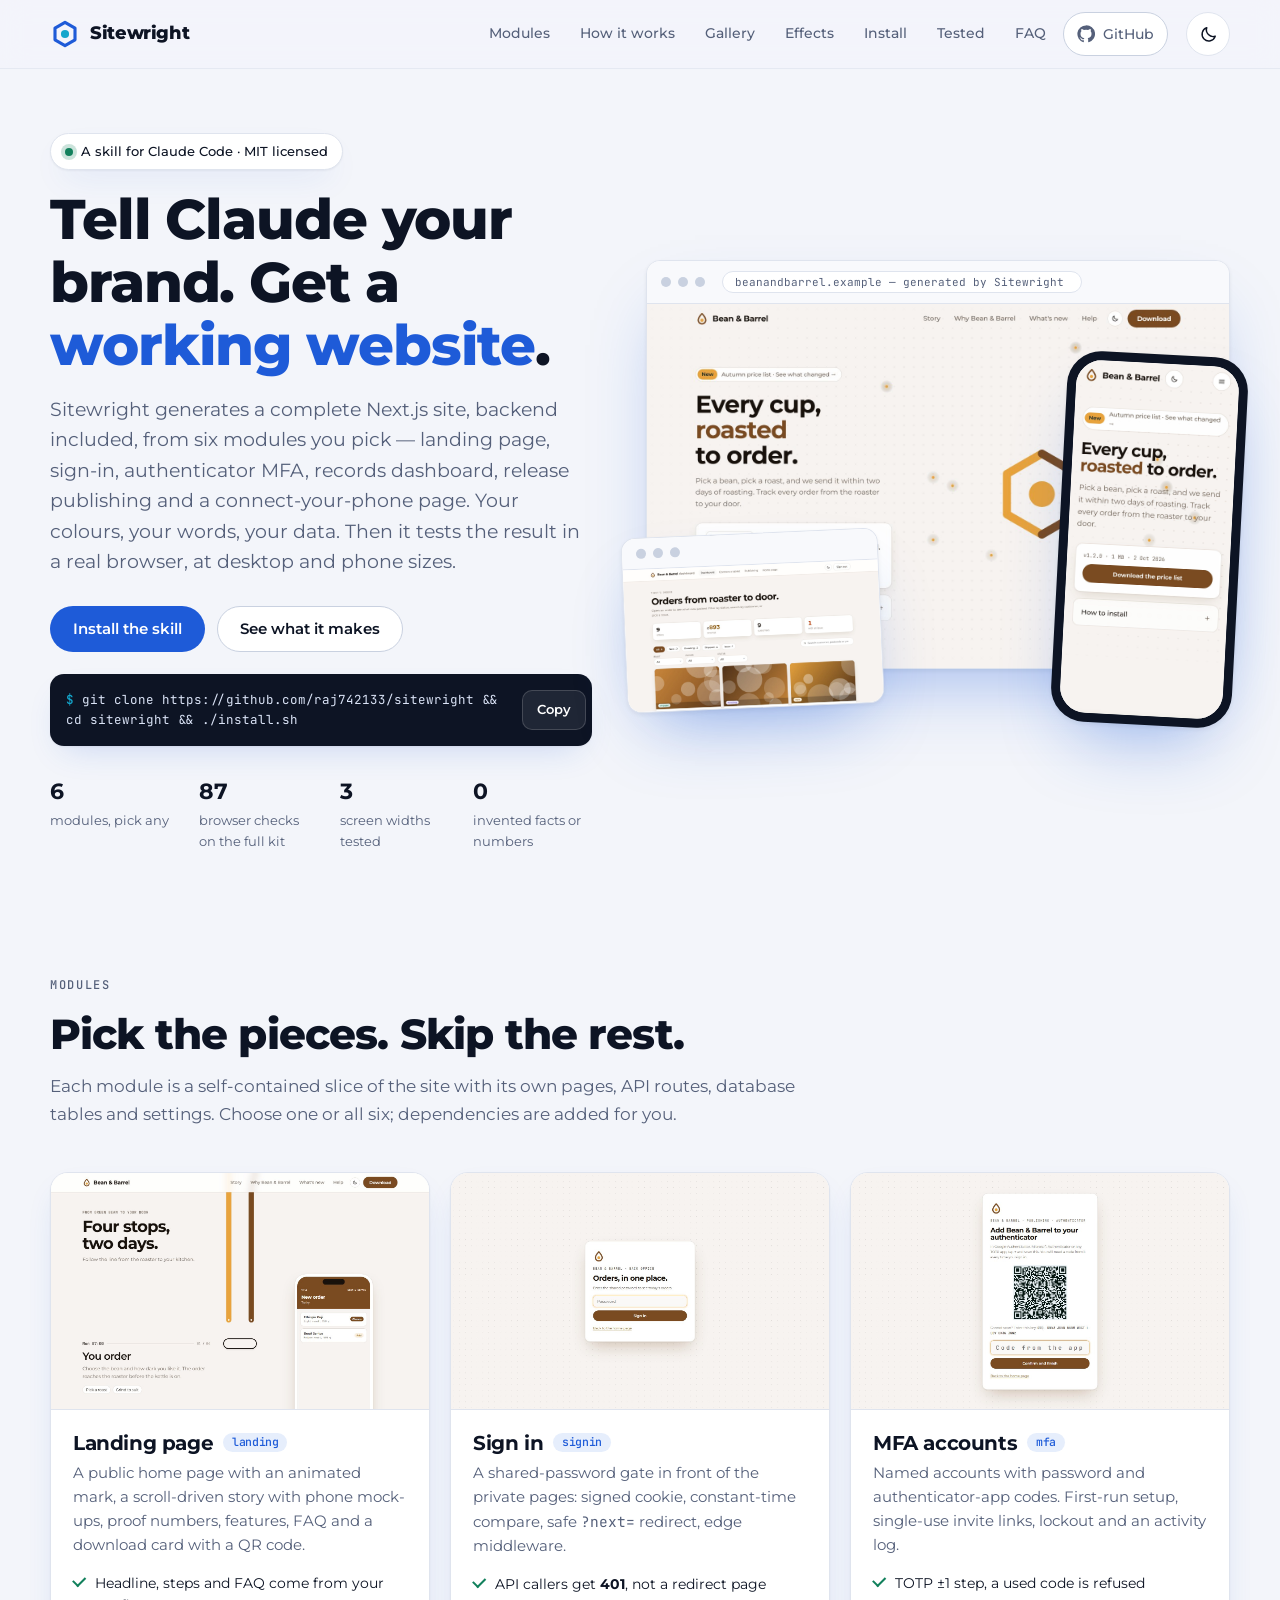
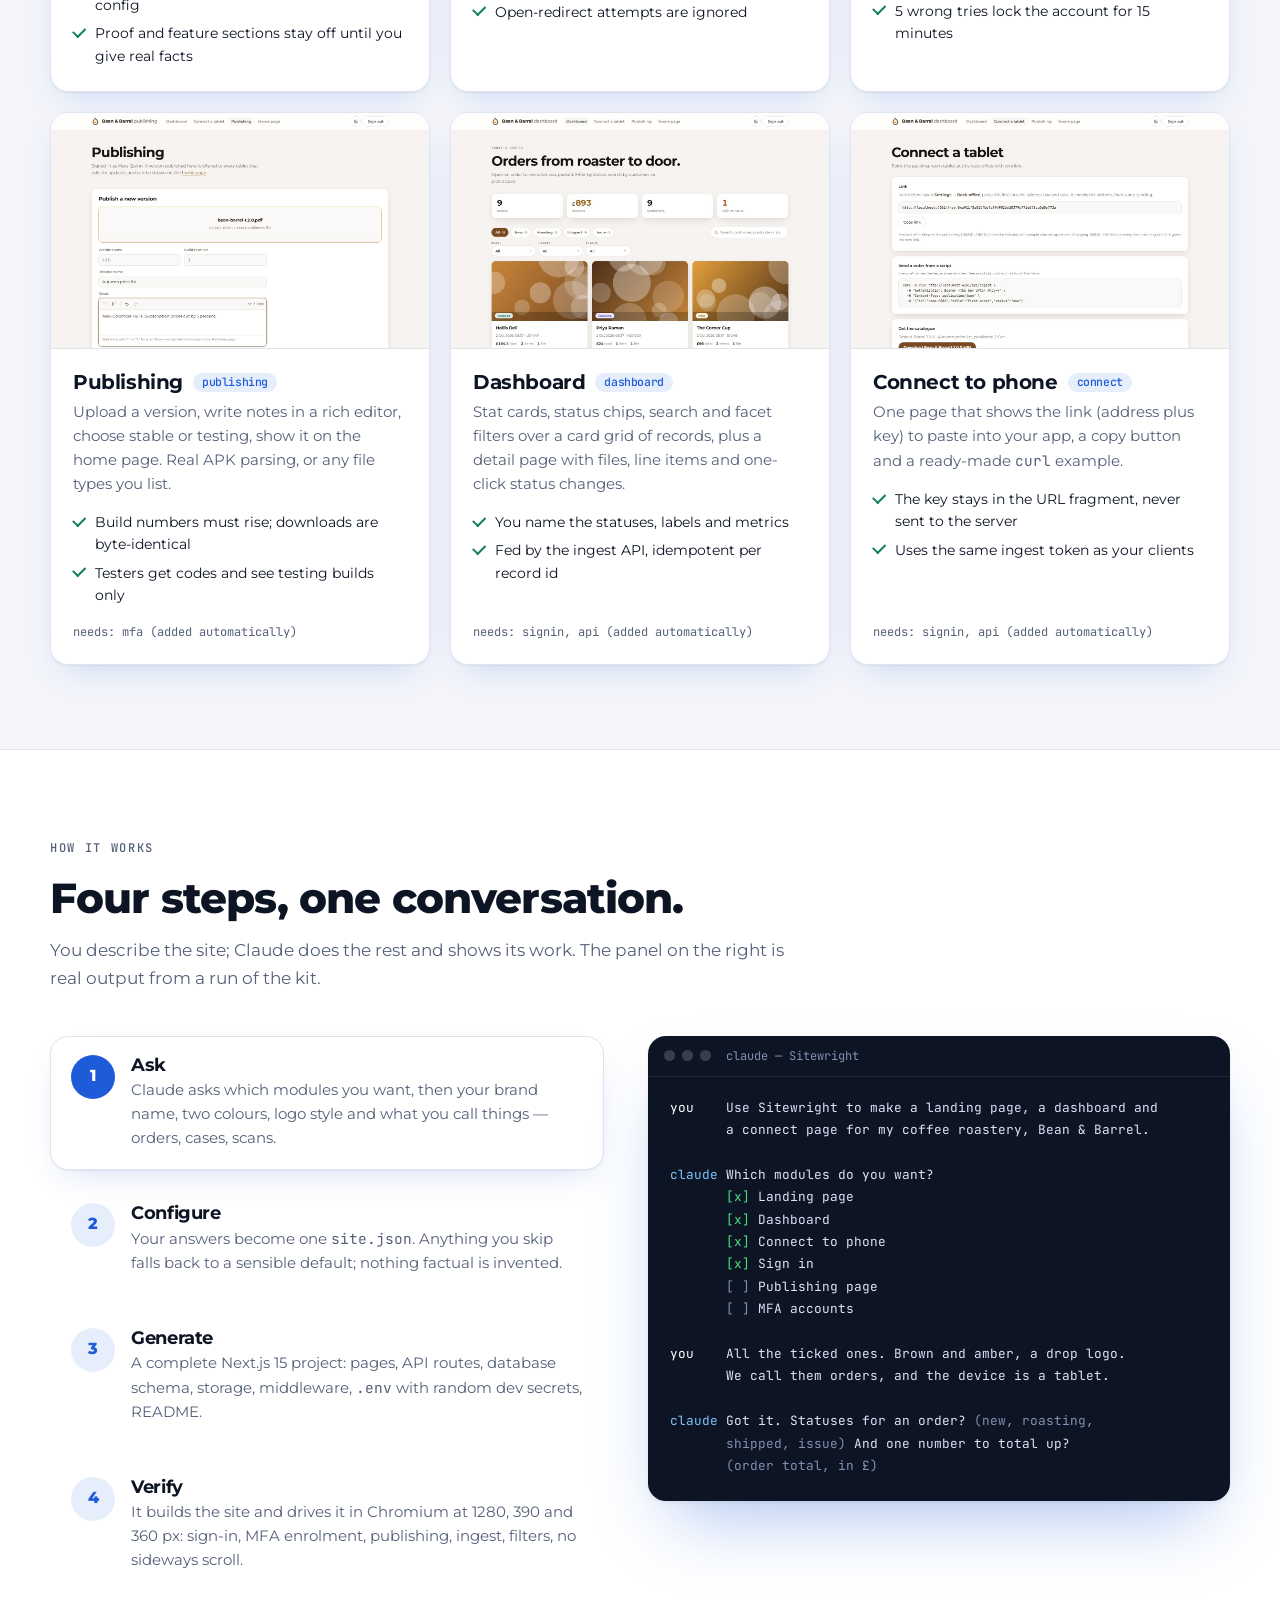
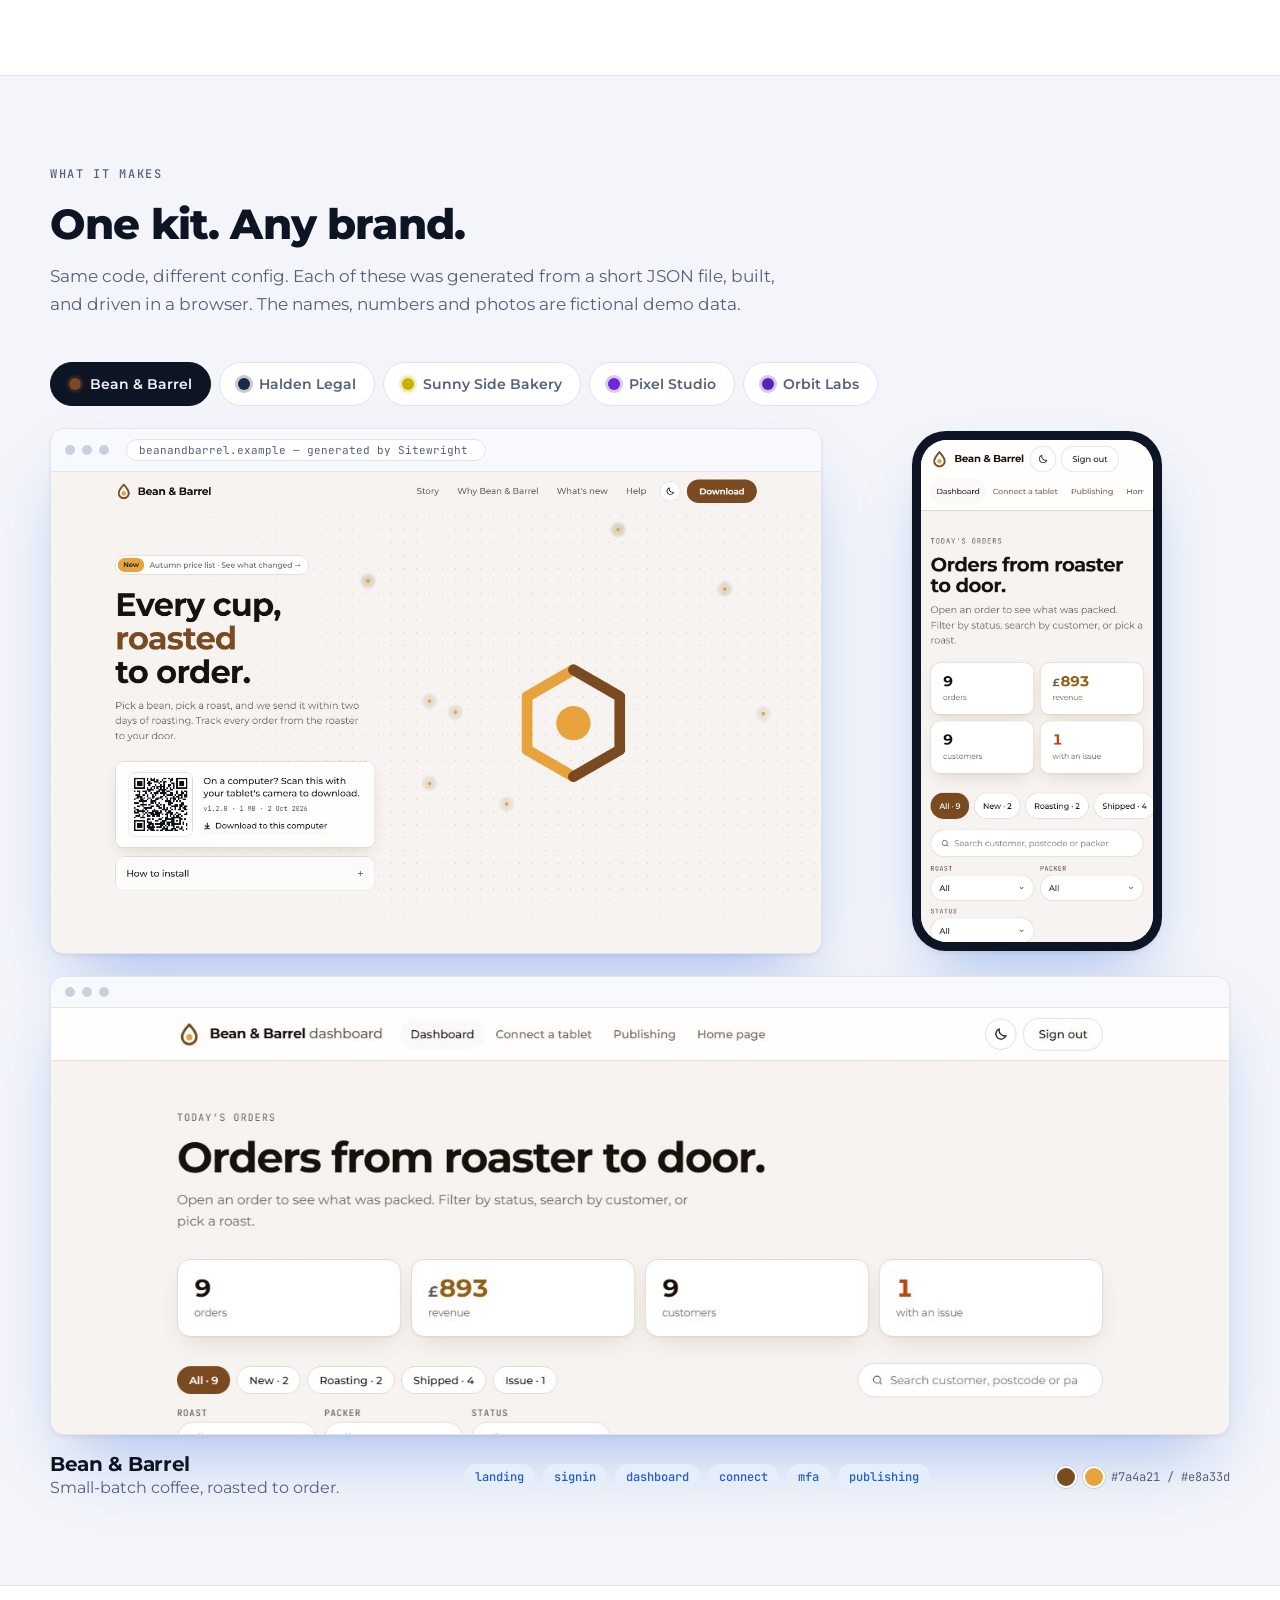
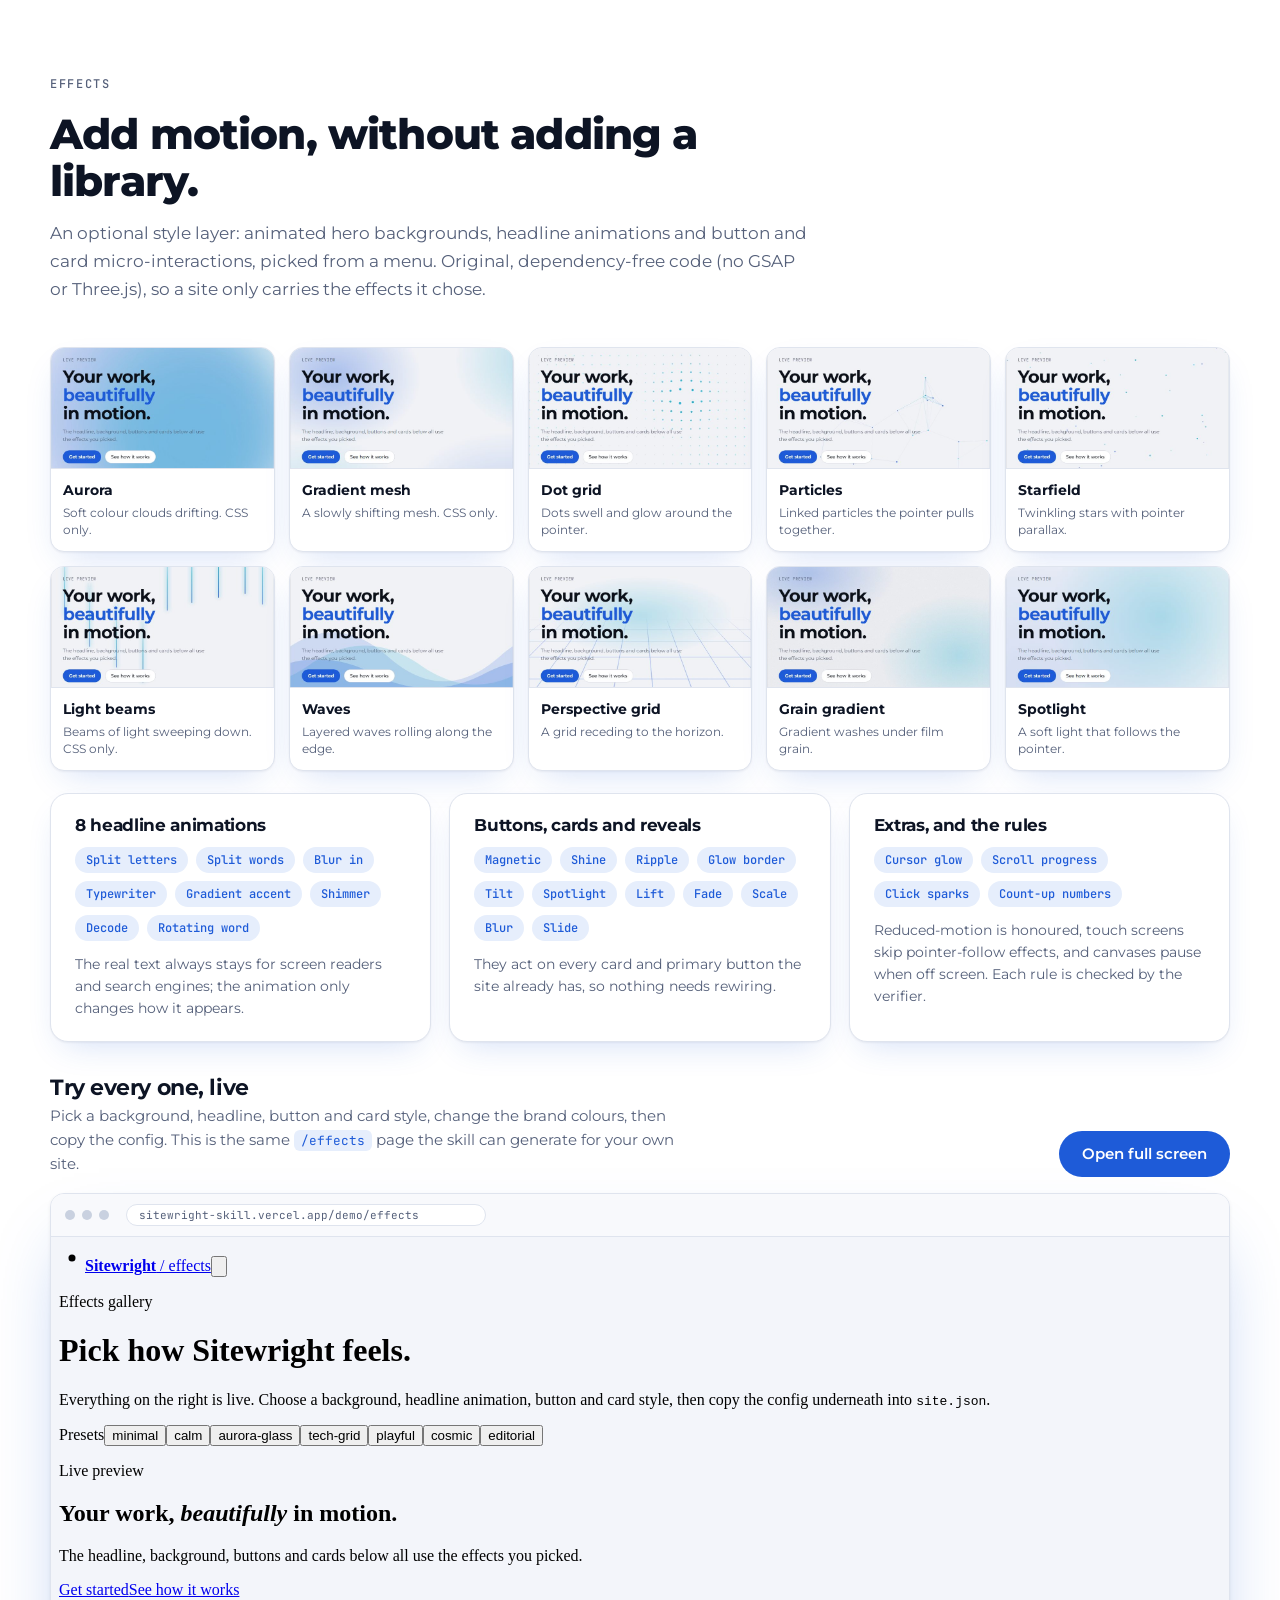
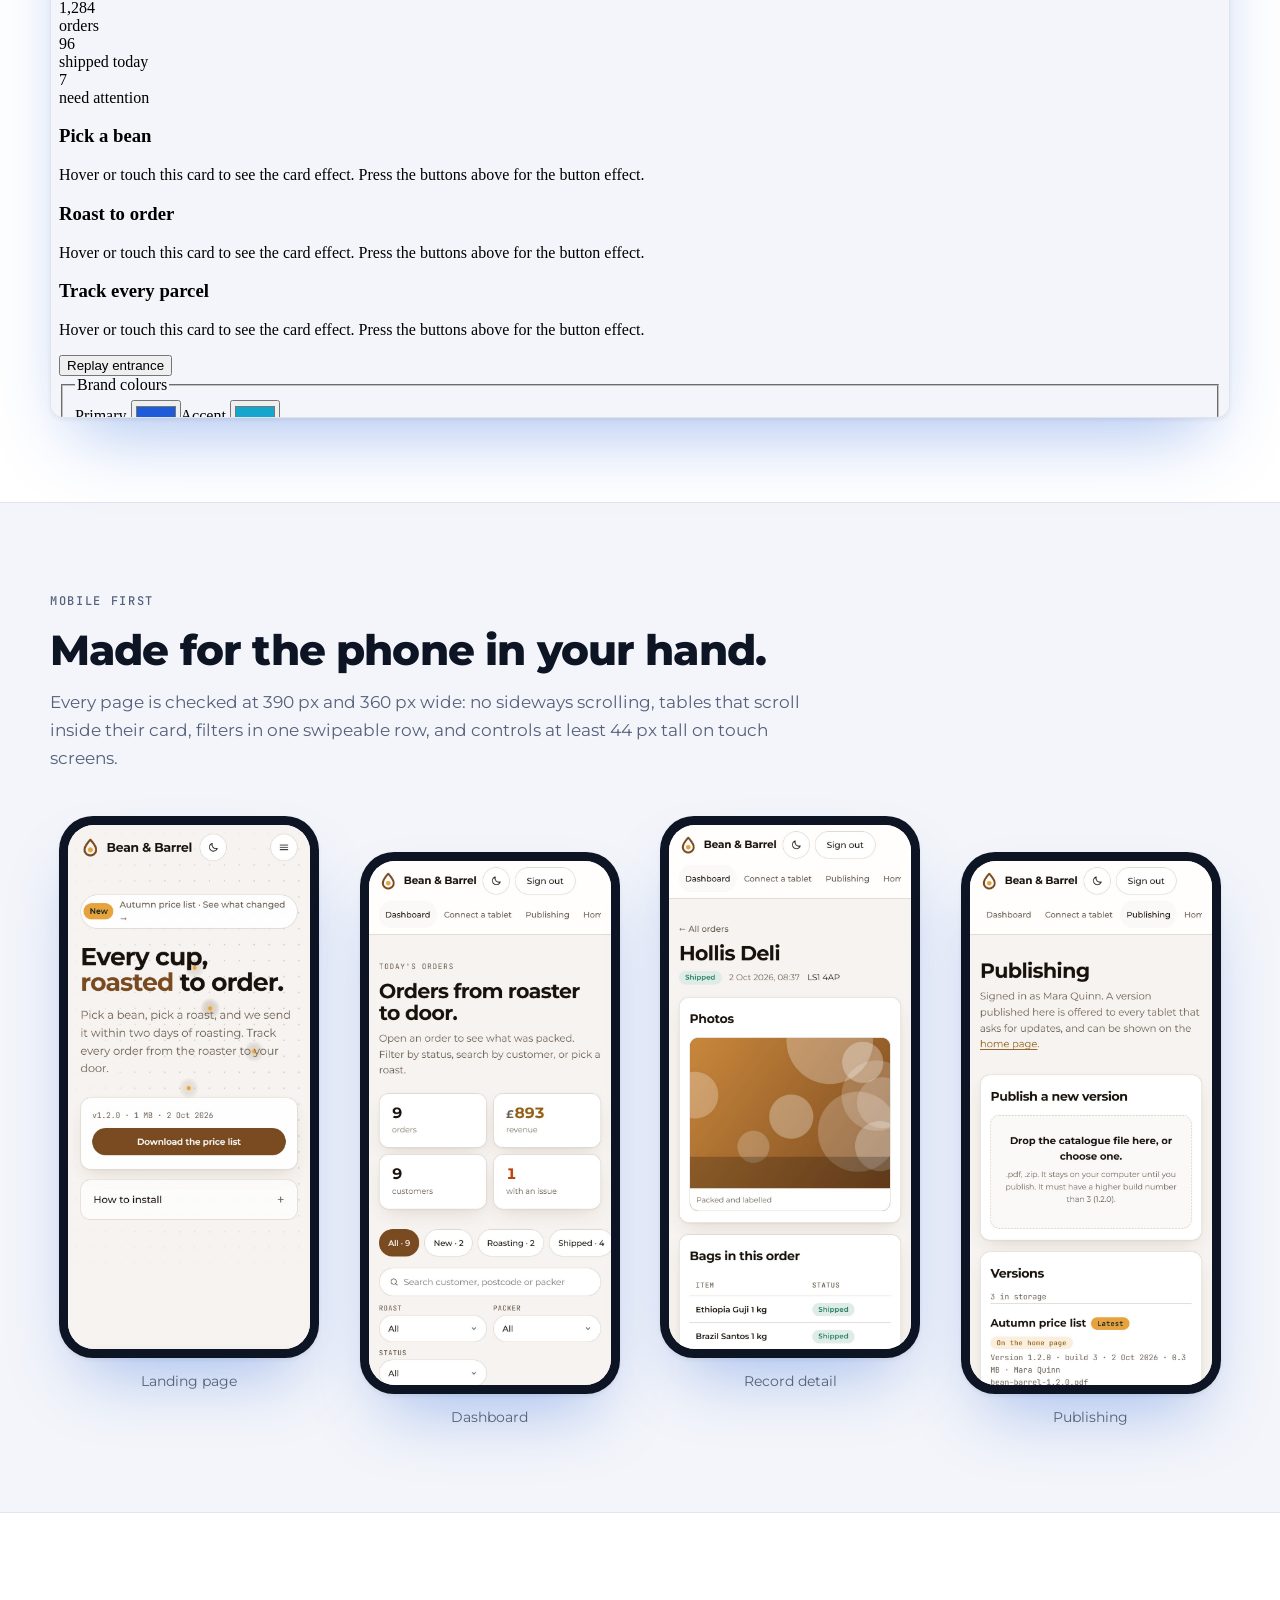
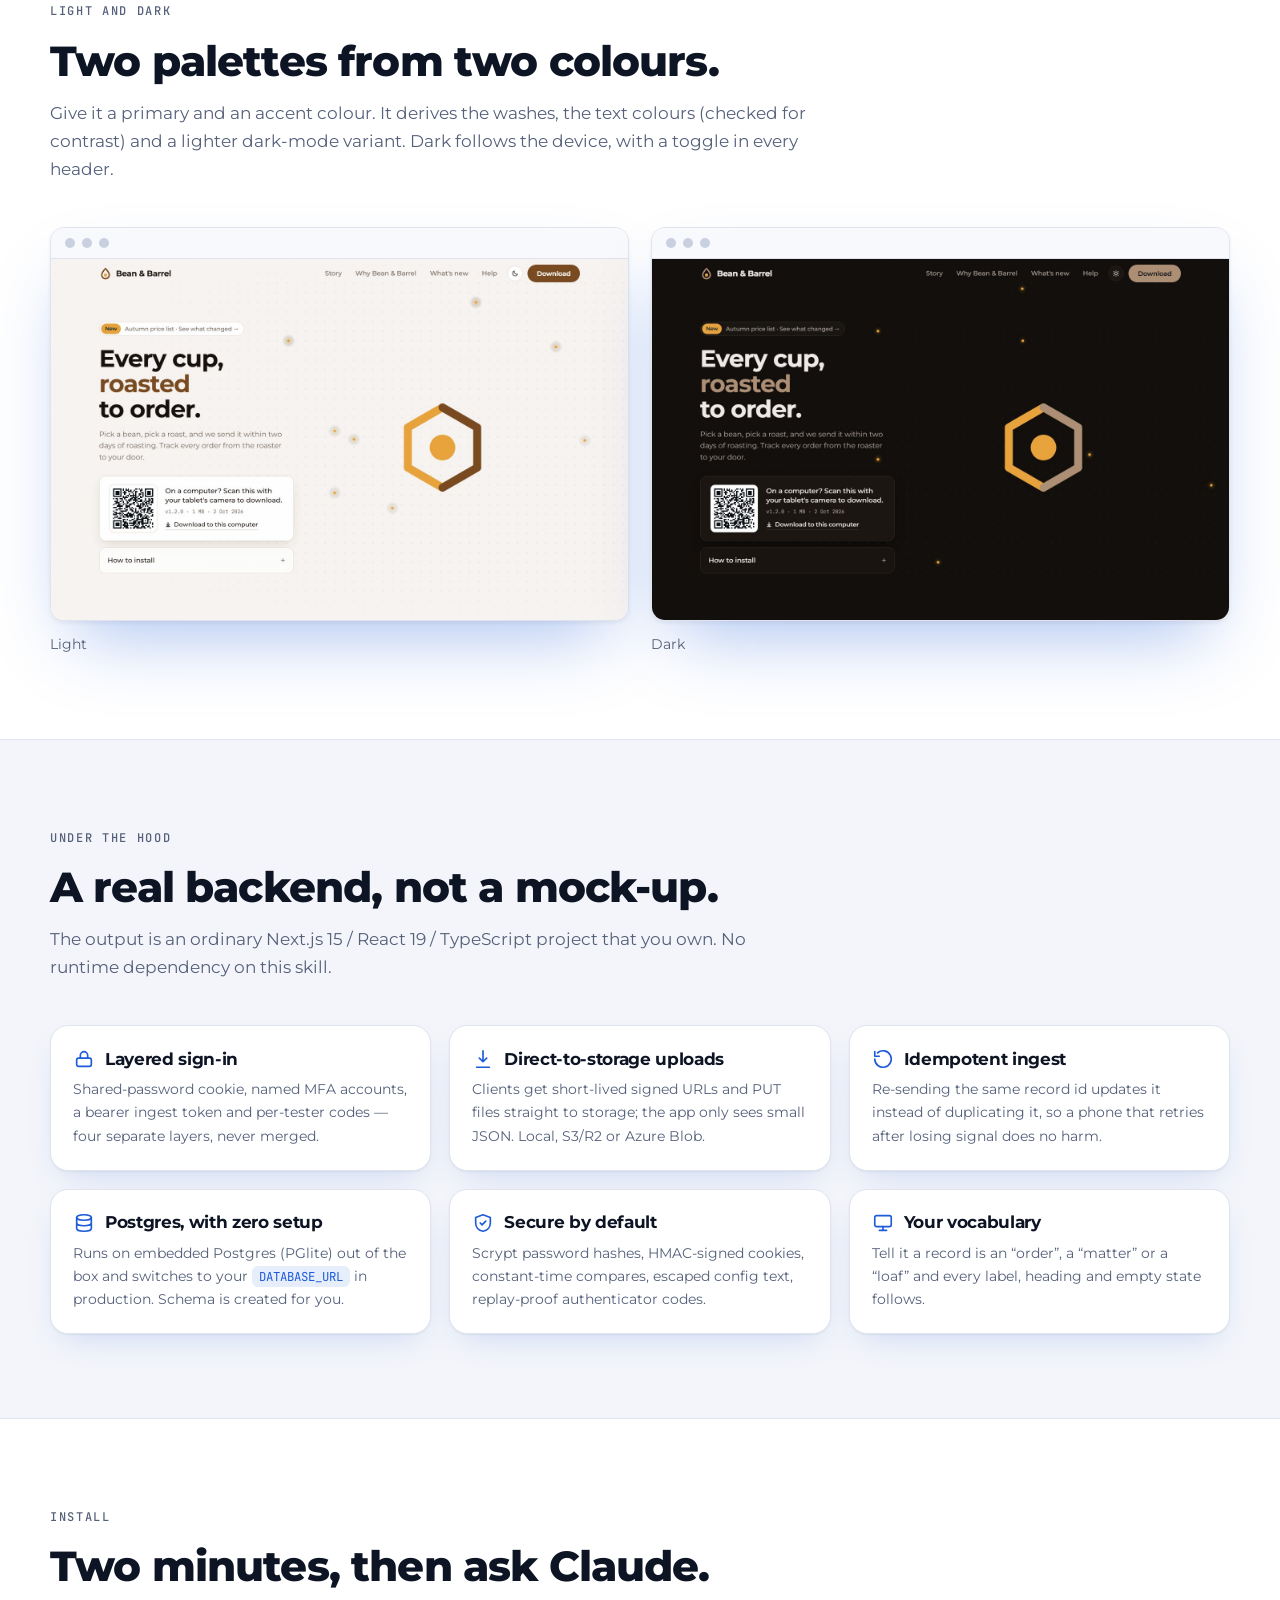
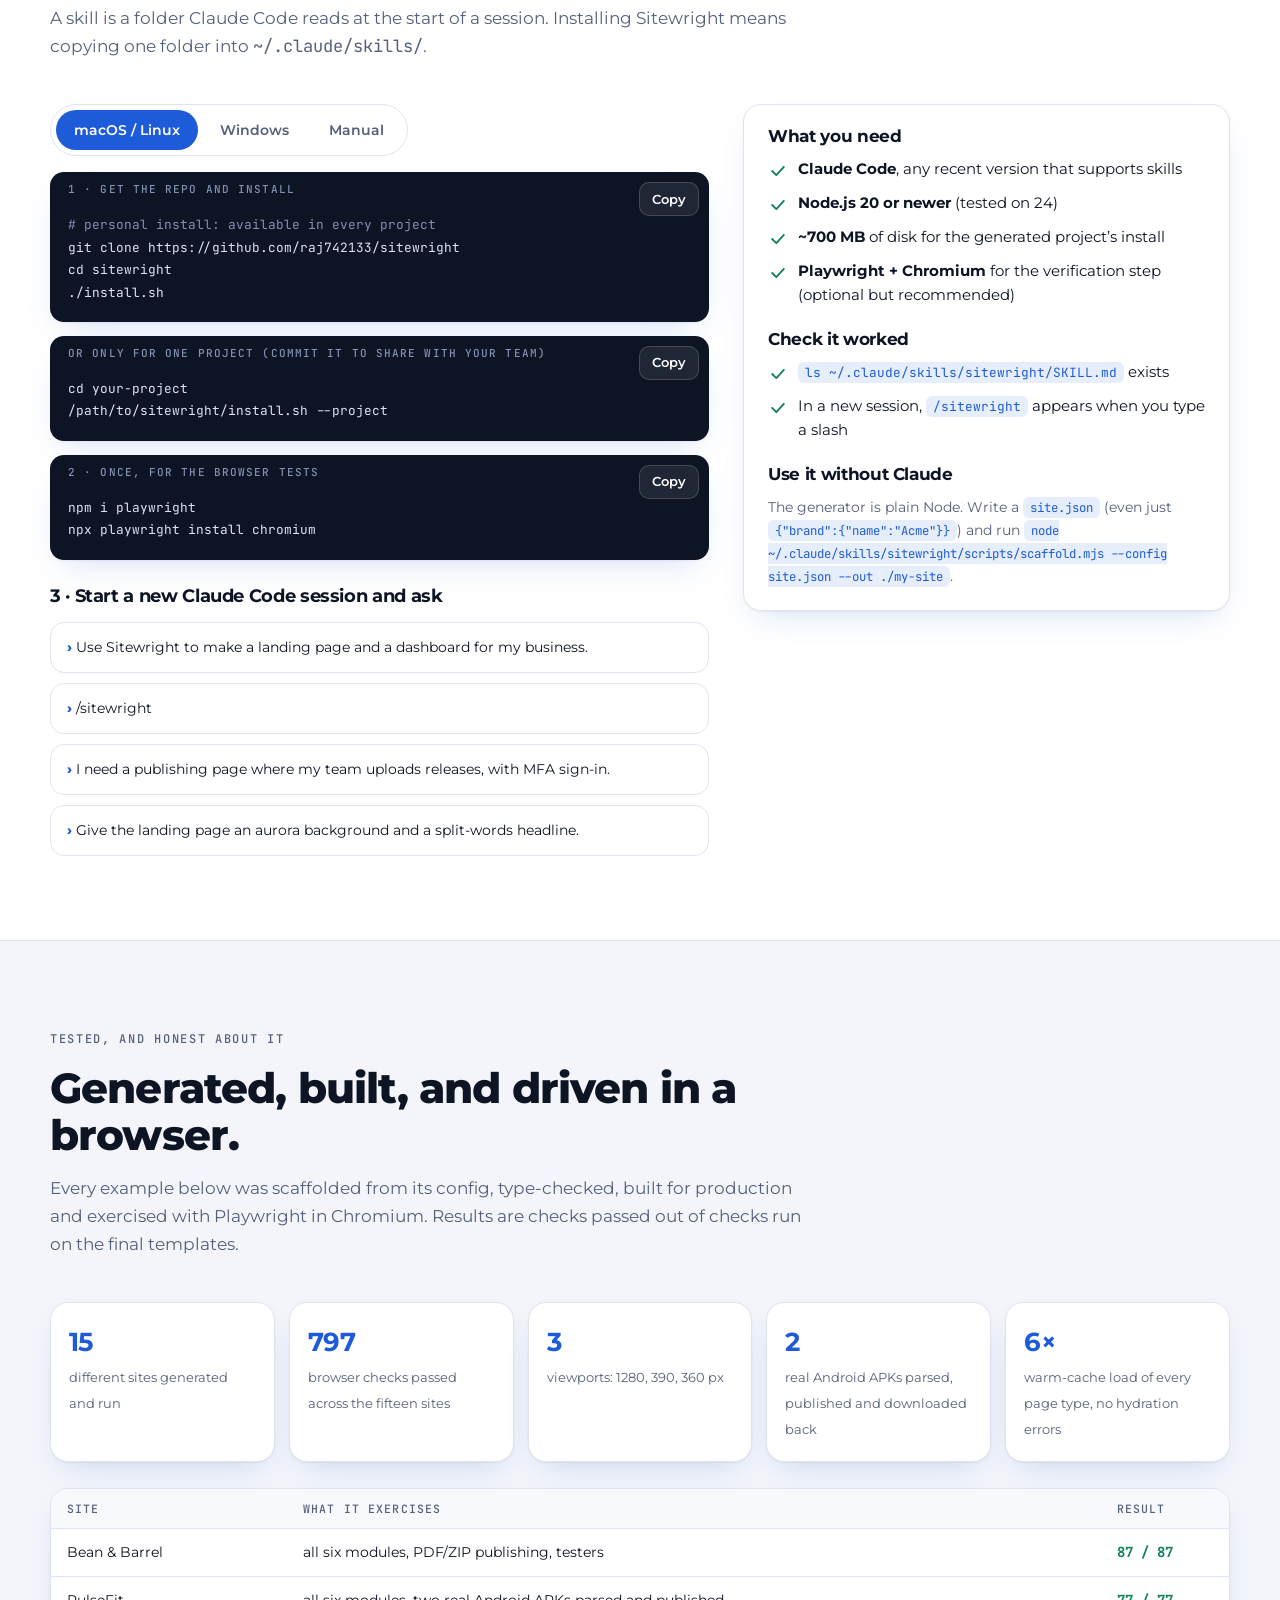
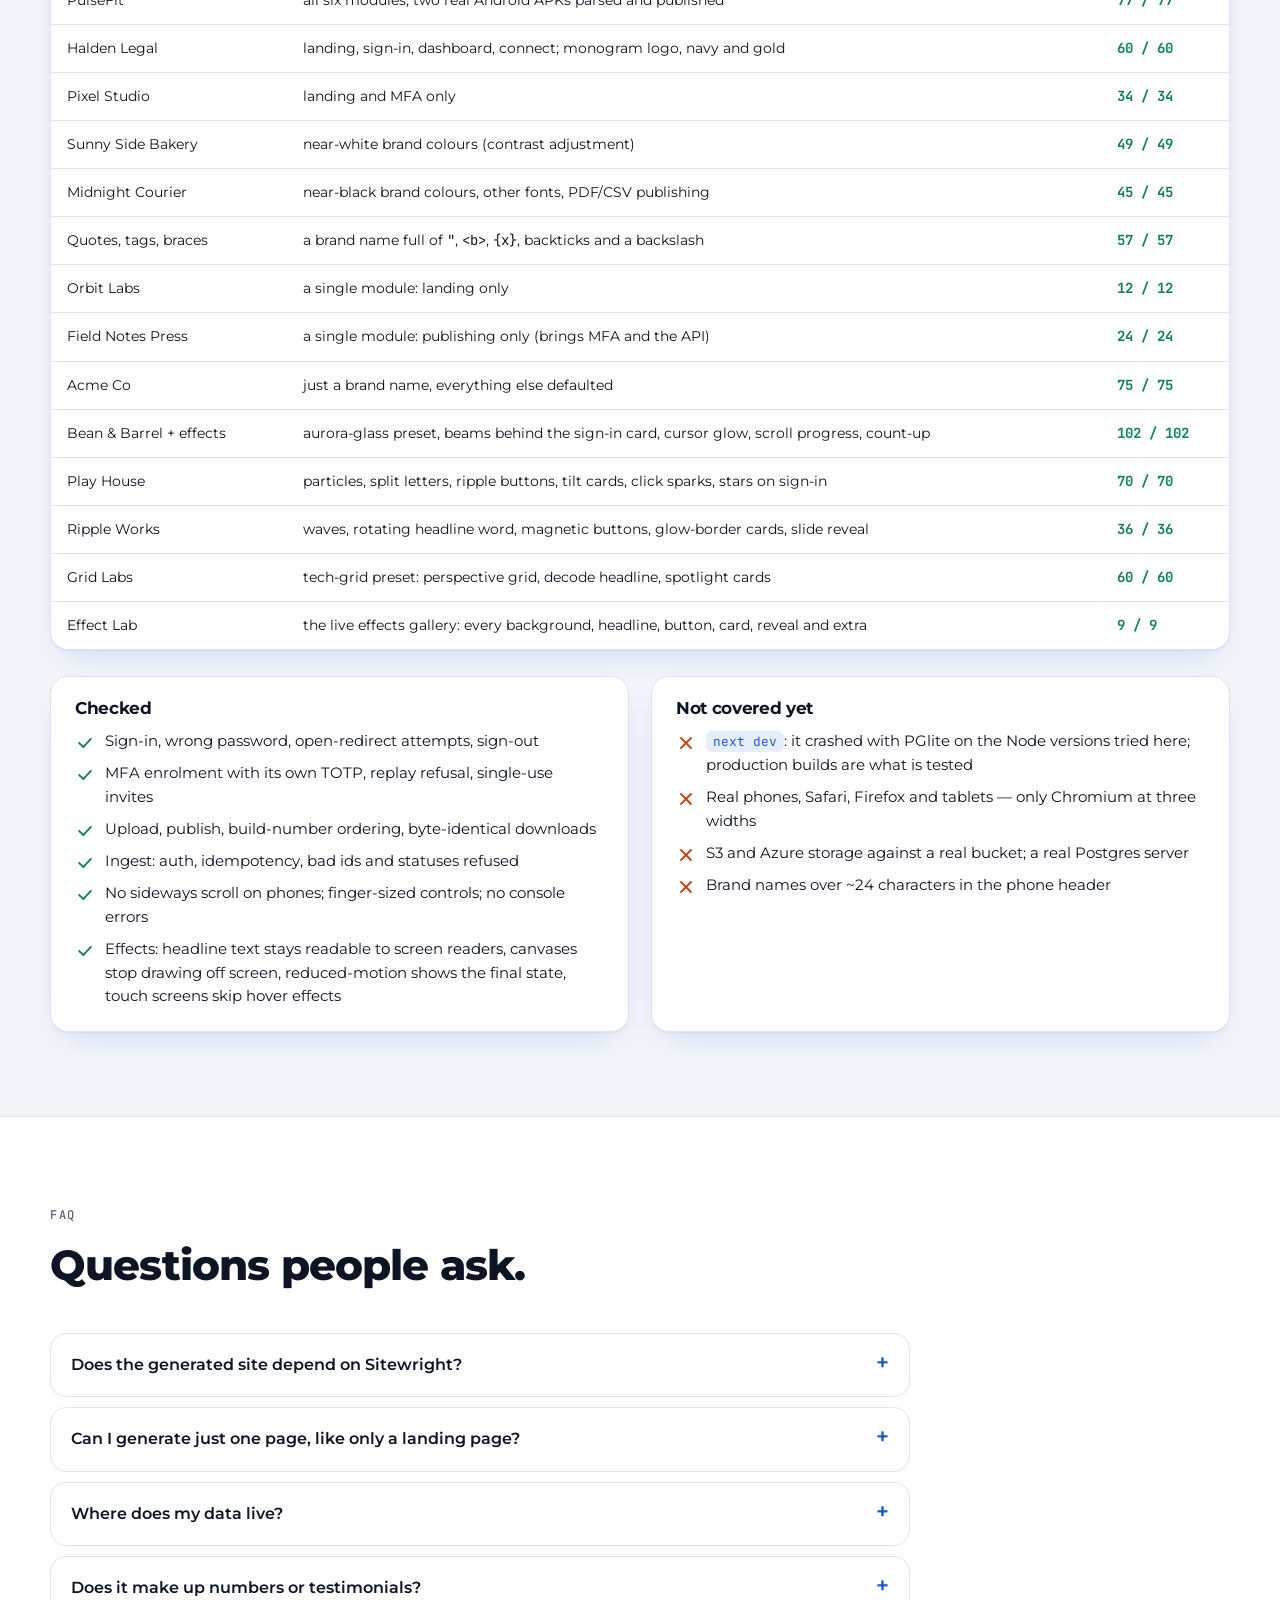
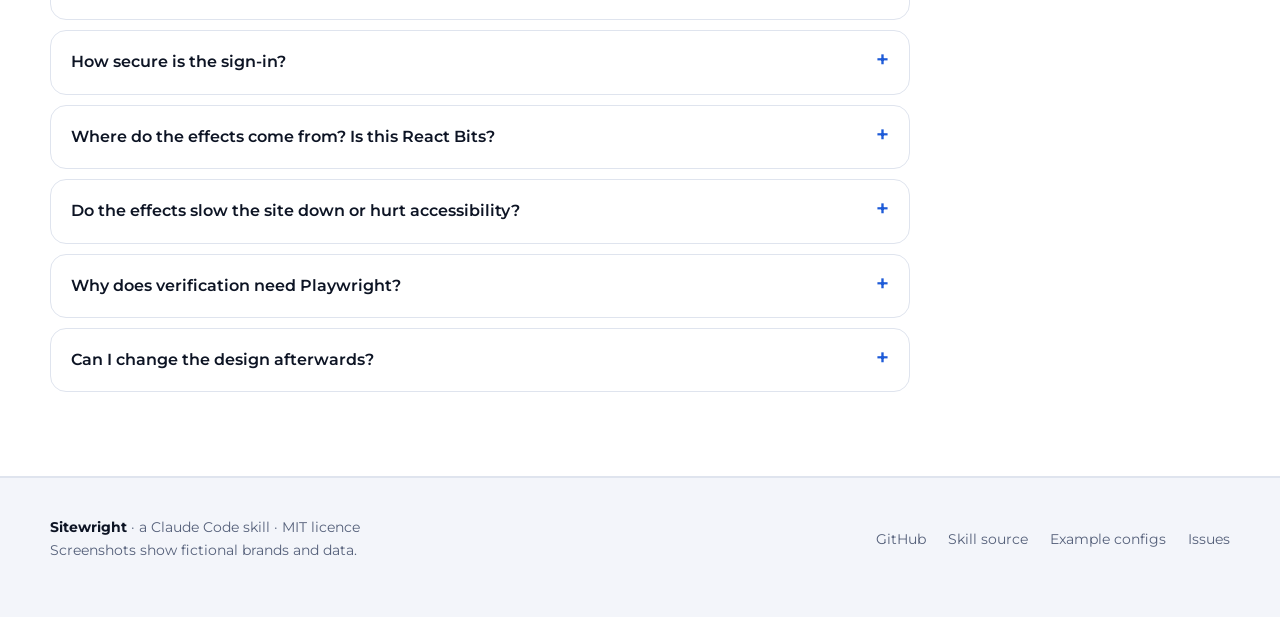
==== site/index.html @ 055cbd0e "Add the Sitewright launch video, made with /brag A 22.5s polished launch film (1920x1080, music + SF" ====
<!doctype html>
<html lang="en">
<head>
<meta charset="utf-8">
<meta name="viewport" content="width=device-width, initial-scale=1">
<title>Sitewright · a Claude Code skill that builds your website</title>
<meta name="description" content="Sitewright is a Claude Code skill that generates a complete Next.js site - landing page, sign-in, MFA, dashboard, publishing and connect-a-phone - restyled for your brand and tested in a real browser.">
<meta name="theme-color" content="#f3f5fa" media="(prefers-color-scheme: light)">
<meta name="theme-color" content="#0a0e16" media="(prefers-color-scheme: dark)">
<meta property="og:title" content="Sitewright - a Claude Code skill that builds your website">
<meta property="og:description" content="Pick the modules, give it your brand. Get a working Next.js site with a real backend, tested at desktop and phone sizes.">
<meta property="og:type" content="website">
<meta property="og:image" content="https://sitewright-skill.vercel.app/assets/og.png">
<meta property="og:url" content="https://sitewright-skill.vercel.app/">
<link rel="canonical" href="https://sitewright-skill.vercel.app/">
<meta name="twitter:card" content="summary_large_image">
<link rel="icon" href="assets/icon.svg" type="image/svg+xml">
<link rel="preconnect" href="https://fonts.googleapis.com">
<link rel="preconnect" href="https://fonts.gstatic.com" crossorigin>
<link rel="stylesheet" href="https://fonts.googleapis.com/css2?family=Montserrat:wght@400;500;600;700;800&amp;family=JetBrains+Mono:wght@400;500;600&amp;display=swap">
<link rel="stylesheet" href="style.css">
<script>try{var t=localStorage.getItem('sitewright-theme');if(t==='dark'||t==='light')document.documentElement.dataset.theme=t}catch(e){}</script>
<noscript><style>.reveal{opacity:1!important;transform:none!important}</style></noscript>
</head>
<body>
<a class="skip" href="#main">Skip to content</a>

<header class="top">
  <div class="wrap top-in">
    <a class="brand" href="#top" aria-label="Sitewright home">
      <svg viewBox="0 0 48 48" aria-hidden="true"><path d="M24 5.5 L40 14.75 V33.25 L24 42.5 L8 33.25 V14.75 Z" fill="none" stroke="var(--primary)" stroke-width="5" stroke-linejoin="round"/><circle cx="24" cy="24" r="6.5" fill="var(--signal)"/></svg>
      Sitewright
    </a>
    <nav id="nav" aria-label="Main">
      <a href="#modules">Modules</a>
      <a href="#how">How it works</a>
      <a href="#gallery">Gallery</a>
      <a href="#effects">Effects</a>
      <a href="#install">Install</a>
      <a href="#tested">Tested</a>
      <a href="#faq">FAQ</a>
      <a class="btn gh" href="https://github.com/raj742133/sitewright" rel="noopener">
        <svg viewBox="0 0 24 24" fill="currentColor" aria-hidden="true"><path d="M12 .5a11.5 11.5 0 0 0-3.64 22.41c.58.1.79-.25.79-.56v-2c-3.2.7-3.88-1.37-3.88-1.37-.52-1.33-1.28-1.69-1.28-1.69-1.04-.71.08-.7.08-.7 1.15.08 1.76 1.18 1.76 1.18 1.03 1.76 2.7 1.25 3.36.96.1-.75.4-1.25.73-1.54-2.55-.29-5.24-1.28-5.24-5.68 0-1.25.45-2.28 1.18-3.08-.12-.29-.51-1.46.11-3.04 0 0 .97-.31 3.17 1.18a11 11 0 0 1 5.78 0c2.2-1.49 3.17-1.18 3.17-1.18.63 1.58.23 2.75.11 3.04.74.8 1.18 1.83 1.18 3.08 0 4.41-2.69 5.38-5.25 5.67.41.36.78 1.06.78 2.14v3.17c0 .31.21.67.8.56A11.5 11.5 0 0 0 12 .5Z"/></svg>
        GitHub
      </a>
    </nav>
    <button class="icon-btn" id="theme" type="button" aria-label="Switch colour theme" title="Switch colour theme">
      <svg viewBox="0 0 24 24" aria-hidden="true"><path d="M20.5 14.2A8.5 8.5 0 0 1 9.8 3.5a8.5 8.5 0 1 0 10.7 10.7Z"/></svg>
    </button>
    <button class="icon-btn menu-btn" id="menu" type="button" aria-label="Open menu" aria-expanded="false" aria-controls="nav">
      <svg viewBox="0 0 24 24" aria-hidden="true"><path d="M4 7h16M4 12h16M4 17h16"/></svg>
    </button>
  </div>
</header>

<main id="main">
<!-- ============================ HERO ============================ -->
<div class="hero" id="top">
  <div class="wrap hero-grid">
    <div>
      <span class="pill reveal"><i></i> A skill for Claude Code &middot; MIT licensed</span>
      <h1 class="reveal">Tell Claude your brand. Get a <em>working website</em>.</h1>
      <p class="lead reveal">Sitewright generates a complete Next.js site, backend included, from six modules you pick &mdash; landing page, sign-in, authenticator MFA, records dashboard, release publishing and a connect-your-phone page. Your colours, your words, your data. Then it tests the result in a real browser, at desktop and phone sizes.</p>
      <div class="cta reveal">
        <a class="btn primary" href="#install">Install the skill</a>
        <a class="btn" href="#gallery">See what it makes</a>
      </div>
      <div class="copyline reveal">
        <code tabindex="0"><b>$</b> git clone https://github.com/raj742133/sitewright &amp;&amp; cd sitewright &amp;&amp; ./install.sh</code>
        <button class="copy" type="button" data-copy="git clone https://github.com/raj742133/sitewright && cd sitewright && ./install.sh">Copy</button>
      </div>
      <div class="facts reveal">
        <div><b>6</b>modules, pick any</div>
        <div><b>87</b>browser checks on the full kit</div>
        <div><b>3</b>screen widths tested</div>
        <div><b>0</b>invented facts or numbers</div>
      </div>
    </div>
    <div class="stage reveal">
      <div class="browser">
        <div class="browser-bar"><i></i><i></i><i></i><span>beanandbarrel.example &mdash; generated by Sitewright</span></div>
        <img src="assets/shots/coffee/landing-hero.jpg" width="1440" height="900" alt="A generated landing page for a fictional coffee roaster, Bean &amp; Barrel: headline, download card with QR code, brown and amber palette">
      </div>
      <div class="float"><div class="browser"><div class="browser-bar"><i></i><i></i><i></i></div><img src="assets/shots/coffee/dashboard.jpg" width="1440" height="900" alt="The generated orders dashboard with stat cards and order cards" loading="lazy"></div></div>
      <div class="phone"><img src="assets/shots/coffee/landing-mobile.jpg" width="780" height="1688" alt="The same landing page on a phone" loading="lazy"></div>
    </div>
  </div>
</div>

<!-- ============================ MODULES ============================ -->
<section id="modules">
  <div class="wrap">
    <div class="sec-head reveal">
      <span class="eyebrow">Modules</span>
      <h2>Pick the pieces. Skip the rest.</h2>
      <p>Each module is a self-contained slice of the site with its own pages, API routes, database tables and settings. Choose one or all six; dependencies are added for you.</p>
    </div>
    <div class="cards">
      <article class="card reveal">
        <div class="shot"><img src="assets/shots/coffee/landing-story.jpg" width="1440" height="900" alt="Landing page story section with a phone mock-up" loading="lazy"></div>
        <div class="body">
          <h3>Landing page <code>landing</code></h3>
          <p>A public home page with an animated mark, a scroll-driven story with phone mock-ups, proof numbers, features, FAQ and a download card with a QR code.</p>
          <ul><li>Headline, steps and FAQ come from your config</li><li>Proof and feature sections stay off until you give real facts</li></ul>
        </div>
      </article>
      <article class="card reveal">
        <div class="shot"><img src="assets/shots/coffee/signin.jpg" width="1440" height="900" alt="Shared password sign-in page" loading="lazy"></div>
        <div class="body">
          <h3>Sign in <code>signin</code></h3>
          <p>A shared-password gate in front of the private pages: signed cookie, constant-time compare, safe <code>?next=</code> redirect, edge middleware.</p>
          <ul><li>API callers get <b>401</b>, not a redirect page</li><li>Open-redirect attempts are ignored</li></ul>
        </div>
      </article>
      <article class="card reveal">
        <div class="shot"><img src="assets/shots/coffee/admin-enroll.jpg" width="1440" height="900" alt="Authenticator enrolment screen with a QR code" loading="lazy"></div>
        <div class="body">
          <h3>MFA accounts <code>mfa</code></h3>
          <p>Named accounts with password and authenticator-app codes. First-run setup, single-use invite links, lockout and an activity log.</p>
          <ul><li>TOTP &plusmn;1 step, a used code is refused</li><li>5 wrong tries lock the account for 15 minutes</li></ul>
        </div>
      </article>
      <article class="card reveal">
        <div class="shot"><img src="assets/shots/coffee/admin-publish-form.jpg" width="1440" height="900" alt="Publishing form with file drop zone and release notes editor" loading="lazy"></div>
        <div class="body">
          <h3>Publishing <code>publishing</code></h3>
          <p>Upload a version, write notes in a rich editor, choose stable or testing, show it on the home page. Real APK parsing, or any file types you list.</p>
          <ul><li>Build numbers must rise; downloads are byte-identical</li><li>Testers get codes and see testing builds only</li></ul>
          <span class="needs">needs: mfa (added automatically)</span>
        </div>
      </article>
      <article class="card reveal">
        <div class="shot"><img src="assets/shots/coffee/dashboard.jpg" width="1440" height="900" alt="Dashboard with stat cards, filter chips and record cards" loading="lazy"></div>
        <div class="body">
          <h3>Dashboard <code>dashboard</code></h3>
          <p>Stat cards, status chips, search and facet filters over a card grid of records, plus a detail page with files, line items and one-click status changes.</p>
          <ul><li>You name the statuses, labels and metrics</li><li>Fed by the ingest API, idempotent per record id</li></ul>
          <span class="needs">needs: signin, api (added automatically)</span>
        </div>
      </article>
      <article class="card reveal">
        <div class="shot"><img src="assets/shots/coffee/connect.jpg" width="1440" height="900" alt="Connect a tablet page with a link and a curl example" loading="lazy"></div>
        <div class="body">
          <h3>Connect to phone <code>connect</code></h3>
          <p>One page that shows the link (address plus key) to paste into your app, a copy button and a ready-made <code>curl</code> example.</p>
          <ul><li>The key stays in the URL fragment, never sent to the server</li><li>Uses the same ingest token as your clients</li></ul>
          <span class="needs">needs: signin, api (added automatically)</span>
        </div>
      </article>
    </div>
  </div>
</section>

<!-- ============================ HOW IT WORKS ============================ -->
<section id="how" class="band">
  <div class="wrap">
    <div class="sec-head reveal">
      <span class="eyebrow">How it works</span>
      <h2>Four steps, one conversation.</h2>
      <p>You describe the site; Claude does the rest and shows its work. The panel on the right is real output from a run of the kit.</p>
    </div>
    <div class="steps">
      <div class="step-list" role="tablist" aria-label="Steps">
        <button class="step on reveal" role="tab" aria-selected="true" data-pane="0"><span class="n">1</span><span><h3>Ask</h3><p>Claude asks which modules you want, then your brand name, two colours, logo style and what you call things &mdash; orders, cases, scans.</p></span></button>
        <button class="step reveal" role="tab" aria-selected="false" data-pane="1"><span class="n">2</span><span><h3>Configure</h3><p>Your answers become one <code>site.json</code>. Anything you skip falls back to a sensible default; nothing factual is invented.</p></span></button>
        <button class="step reveal" role="tab" aria-selected="false" data-pane="2"><span class="n">3</span><span><h3>Generate</h3><p>A complete Next.js 15 project: pages, API routes, database schema, storage, middleware, <code>.env</code> with random dev secrets, README.</p></span></button>
        <button class="step reveal" role="tab" aria-selected="false" data-pane="3"><span class="n">4</span><span><h3>Verify</h3><p>It builds the site and drives it in Chromium at 1280, 390 and 360 px: sign-in, MFA enrolment, publishing, ingest, filters, no sideways scroll.</p></span></button>
      </div>
      <div class="term reveal" aria-live="polite">
        <div class="term-bar"><i></i><i></i><i></i><span>claude &mdash; Sitewright</span></div>
        <div class="term-body">
<pre tabindex="0" class="pane on"><span class="u">you</span>    Use Sitewright to make a landing page, a dashboard and
       a connect page for my coffee roastery, Bean &amp; Barrel.

<span class="k">claude</span> Which modules do you want?
       <span class="g">[x]</span> Landing page
       <span class="g">[x]</span> Dashboard
       <span class="g">[x]</span> Connect to phone
       <span class="g">[x]</span> Sign in
       <span class="d">[ ]</span> Publishing page
       <span class="d">[ ]</span> MFA accounts

<span class="u">you</span>    All the ticked ones. Brown and amber, a drop logo.
       We call them orders, and the device is a tablet.

<span class="k">claude</span> Got it. Statuses for an order? <span class="d">(new, roasting,
       shipped, issue)</span> And one number to total up?
       <span class="d">(order total, in &pound;)</span></pre>
<pre tabindex="0" class="pane"><span class="d">// site.json (shortened)</span>
{
  <span class="k">"brand"</span>: {
    <span class="k">"name"</span>: <span class="y">"Bean &amp; Barrel"</span>,
    <span class="k">"logo"</span>: { <span class="k">"style"</span>: <span class="y">"drop"</span> },
    <span class="k">"colors"</span>: { <span class="k">"primary"</span>: <span class="y">"#7a4a21"</span>, <span class="k">"signal"</span>: <span class="y">"#e8a33d"</span> }
  },
  <span class="k">"vocab"</span>: { <span class="k">"record"</span>: <span class="y">"order"</span>, <span class="k">"records"</span>: <span class="y">"orders"</span>, <span class="k">"device"</span>: <span class="y">"tablet"</span> },
  <span class="k">"modules"</span>: [<span class="y">"landing"</span>, <span class="y">"signin"</span>, <span class="y">"dashboard"</span>, <span class="y">"connect"</span>],
  <span class="k">"dashboard"</span>: {
    <span class="k">"statuses"</span>: [ <span class="d">new, roasting, shipped, issue</span> ],
    <span class="k">"metrics"</span>: [{ <span class="k">"key"</span>: <span class="y">"total"</span>, <span class="k">"unit"</span>: <span class="y">"&pound;"</span> }]
  }
}</pre>
<pre tabindex="0" class="pane"><span class="u">$</span> node scaffold.mjs --config site.json --out ./bean-and-barrel

sitewright: wrote 56 files to ./bean-and-barrel
  brand    Bean &amp; Barrel (bean-and-barrel), logo drop,
           primary #7a4a21, signal #e8a33d
  modules  api, signin, landing, dashboard, connect
           <span class="d">(added as dependencies: api)</span>
  sign-in  password <span class="d">(development only; stored in .env.local)</span>
  api key  <span class="d">(Bearer token for /api/ingest)</span>

  next:  cd bean-and-barrel &amp;&amp; npm install &amp;&amp; npm run dev</pre>
<pre tabindex="0" class="pane"><span class="u">$</span> node verify.mjs --site ./bean-and-barrel

  <span class="g">ok</span>    landing &middot; mobile: no horizontal scroll after scrolling
  <span class="g">ok</span>    sign-in &middot; an open redirect in ?next is ignored
  <span class="g">ok</span>    api &middot; ingest stores a record with its file, and is idempotent
  <span class="g">ok</span>    dashboard &middot; mobile: a status chip filters
  <span class="g">ok</span>    dashboard &middot; mobile: dashboard controls are finger-sized
  <span class="g">ok</span>    connect &middot; mobile: shows the link with the key and copies it
  <span class="g">ok</span>    hydration &middot; /dashboard hydrates cleanly 6 times
  <span class="g">ok</span>    console &middot; no browser console errors

<span class="g">All checks passed</span> <span class="d">(screenshots + report.json saved)</span></pre>
        </div>
      </div>
    </div>
  </div>
</section>

<!-- ============================ GALLERY ============================ -->
<section id="gallery">
  <div class="wrap">
    <div class="sec-head reveal">
      <span class="eyebrow">What it makes</span>
      <h2>One kit. Any brand.</h2>
      <p>Same code, different config. Each of these was generated from a short JSON file, built, and driven in a browser. The names, numbers and photos are fictional demo data.</p>
    </div>
    <div class="tabs reveal" role="tablist" aria-label="Example sites" id="brand-tabs"></div>
    <div class="gal reveal" id="gallery-body">
      <div class="gal-main"><div class="browser"><div class="browser-bar"><i></i><i></i><i></i><span id="g-url"></span></div><img id="g-main" src="" width="1440" height="900" alt="" loading="lazy"></div></div>
      <div class="gal-phone"><div class="phone"><img id="g-phone" src="" width="780" height="1688" alt="" loading="lazy"></div></div>
      <div class="gal-side"><div class="browser"><div class="browser-bar"><i></i><i></i><i></i></div><img id="g-side" src="" width="1440" height="900" alt="" loading="lazy"></div></div>
    </div>
    <div class="gal-meta reveal">
      <div><h3 id="g-name"></h3><p class="muted" id="g-tag"></p></div>
      <div class="chips" id="g-modules"></div>
      <div class="swatches" id="g-sw"></div>
    </div>
  </div>
</section>

<!-- ============================ EFFECTS ============================ -->
<section id="effects" class="band">
  <div class="wrap">
    <div class="sec-head reveal">
      <span class="eyebrow">Effects</span>
      <h2>Add motion, without adding a library.</h2>
      <p>An optional style layer: animated hero backgrounds, headline animations and button and card micro-interactions, picked from a menu. Original, dependency-free code (no GSAP or Three.js), so a site only carries the effects it chose.</p>
    </div>

    <div class="fx-tiles">
      <figure class="fx-tile reveal"><img src="assets/fx/bg-aurora.jpg" width="700" height="380" alt="Aurora hero background behind a headline" loading="lazy"><figcaption><b>Aurora</b><span>Soft colour clouds drifting. CSS only.</span></figcaption></figure>
      <figure class="fx-tile reveal"><img src="assets/fx/bg-mesh.jpg" width="700" height="380" alt="Gradient mesh hero background behind a headline" loading="lazy"><figcaption><b>Gradient mesh</b><span>A slowly shifting mesh. CSS only.</span></figcaption></figure>
      <figure class="fx-tile reveal"><img src="assets/fx/bg-dots.jpg" width="700" height="380" alt="Dot grid hero background behind a headline" loading="lazy"><figcaption><b>Dot grid</b><span>Dots swell and glow around the pointer.</span></figcaption></figure>
      <figure class="fx-tile reveal"><img src="assets/fx/bg-particles.jpg" width="700" height="380" alt="Particles hero background behind a headline" loading="lazy"><figcaption><b>Particles</b><span>Linked particles the pointer pulls together.</span></figcaption></figure>
      <figure class="fx-tile reveal"><img src="assets/fx/bg-stars.jpg" width="700" height="380" alt="Starfield hero background behind a headline" loading="lazy"><figcaption><b>Starfield</b><span>Twinkling stars with pointer parallax.</span></figcaption></figure>
      <figure class="fx-tile reveal"><img src="assets/fx/bg-beams.jpg" width="700" height="380" alt="Light beams hero background behind a headline" loading="lazy"><figcaption><b>Light beams</b><span>Beams of light sweeping down. CSS only.</span></figcaption></figure>
      <figure class="fx-tile reveal"><img src="assets/fx/bg-waves.jpg" width="700" height="380" alt="Waves hero background behind a headline" loading="lazy"><figcaption><b>Waves</b><span>Layered waves rolling along the edge.</span></figcaption></figure>
      <figure class="fx-tile reveal"><img src="assets/fx/bg-grid.jpg" width="700" height="380" alt="Perspective grid hero background behind a headline" loading="lazy"><figcaption><b>Perspective grid</b><span>A grid receding to the horizon.</span></figcaption></figure>
      <figure class="fx-tile reveal"><img src="assets/fx/bg-grain.jpg" width="700" height="380" alt="Grain gradient hero background behind a headline" loading="lazy"><figcaption><b>Grain gradient</b><span>Gradient washes under film grain.</span></figcaption></figure>
      <figure class="fx-tile reveal"><img src="assets/fx/bg-spotlight.jpg" width="700" height="380" alt="Spotlight hero background behind a headline" loading="lazy"><figcaption><b>Spotlight</b><span>A soft light that follows the pointer.</span></figcaption></figure>
    </div>

    <div class="fx-cols">
      <div class="req reveal"><h3>8 headline animations</h3>
        <div class="fx-chips"><span>Split letters</span><span>Split words</span><span>Blur in</span><span>Typewriter</span><span>Gradient accent</span><span>Shimmer</span><span>Decode</span><span>Rotating word</span></div>
        <p class="muted" style="font-size:13.5px;margin-top:12px">The real text always stays for screen readers and search engines; the animation only changes how it appears.</p></div>
      <div class="req reveal"><h3>Buttons, cards and reveals</h3>
        <div class="fx-chips"><span>Magnetic</span><span>Shine</span><span>Ripple</span><span>Glow border</span><span>Tilt</span><span>Spotlight</span><span>Lift</span><span>Fade</span><span>Scale</span><span>Blur</span><span>Slide</span></div>
        <p class="muted" style="font-size:13.5px;margin-top:12px">They act on every card and primary button the site already has, so nothing needs rewiring.</p></div>
      <div class="req reveal"><h3>Extras, and the rules</h3>
        <div class="fx-chips"><span>Cursor glow</span><span>Scroll progress</span><span>Click sparks</span><span>Count-up numbers</span></div>
        <p class="muted" style="font-size:13.5px;margin-top:12px">Reduced-motion is honoured, touch screens skip pointer-follow effects, and canvases pause when off screen. Each rule is checked by the verifier.</p></div>
    </div>

    <div class="fx-live reveal">
      <div class="fx-live-head"><div><h3>Try every one, live</h3><p class="muted">Pick a background, headline, button and card style, change the brand colours, then copy the config. This is the same <code>/effects</code> page the skill can generate for your own site.</p></div>
        <a class="btn primary" href="demo/effects/" rel="noopener">Open full screen</a></div>
      <div class="browser"><div class="browser-bar"><i></i><i></i><i></i><span>sitewright-skill.vercel.app/demo/effects</span></div>
        <iframe class="fx-frame" src="demo/effects/" title="Live effects gallery" loading="lazy"></iframe></div>
    </div>
  </div>
</section>

<!-- ============================ PHONES ============================ -->
<section id="mobile">
  <div class="wrap">
    <div class="sec-head reveal">
      <span class="eyebrow">Mobile first</span>
      <h2>Made for the phone in your hand.</h2>
      <p>Every page is checked at 390 px and 360 px wide: no sideways scrolling, tables that scroll inside their card, filters in one swipeable row, and controls at least 44 px tall on touch screens.</p>
    </div>
    <div class="phones">
      <figure class="reveal"><div class="phone"><img src="assets/shots/coffee/landing-mobile.jpg" width="780" height="1688" alt="Landing page on a phone" loading="lazy"></div><figcaption>Landing page</figcaption></figure>
      <figure class="reveal"><div class="phone"><img src="assets/shots/coffee/dashboard-mobile.jpg" width="780" height="1688" alt="Dashboard on a phone" loading="lazy"></div><figcaption>Dashboard</figcaption></figure>
      <figure class="reveal"><div class="phone"><img src="assets/shots/coffee/record-mobile.jpg" width="780" height="1688" alt="Order detail on a phone" loading="lazy"></div><figcaption>Record detail</figcaption></figure>
      <figure class="reveal"><div class="phone"><img src="assets/shots/coffee/admin-mobile.jpg" width="780" height="1688" alt="Publishing area on a phone" loading="lazy"></div><figcaption>Publishing</figcaption></figure>
    </div>
  </div>
</section>

<!-- ============================ DARK ============================ -->
<section class="band" id="dark">
  <div class="wrap">
    <div class="sec-head reveal">
      <span class="eyebrow">Light and dark</span>
      <h2>Two palettes from two colours.</h2>
      <p>Give it a primary and an accent colour. It derives the washes, the text colours (checked for contrast) and a lighter dark-mode variant. Dark follows the device, with a toggle in every header.</p>
    </div>
    <div class="duo">
      <figure class="reveal"><div class="browser"><div class="browser-bar"><i></i><i></i><i></i></div><img src="assets/shots/coffee/landing-hero.jpg" width="1440" height="900" alt="Landing page in light mode" loading="lazy"></div><figcaption>Light</figcaption></figure>
      <figure class="reveal"><div class="browser"><div class="browser-bar"><i></i><i></i><i></i></div><img src="assets/shots/coffee/landing-hero-dark.jpg" width="1440" height="900" alt="Landing page in dark mode" loading="lazy"></div><figcaption>Dark</figcaption></figure>
    </div>
  </div>
</section>

<!-- ============================ BACKEND ============================ -->
<section id="backend">
  <div class="wrap">
    <div class="sec-head reveal">
      <span class="eyebrow">Under the hood</span>
      <h2>A real backend, not a mock-up.</h2>
      <p>The output is an ordinary Next.js 15 / React 19 / TypeScript project that you own. No runtime dependency on this skill.</p>
    </div>
    <div class="feat">
      <div class="reveal"><h3><svg viewBox="0 0 24 24"><rect x="4" y="11" width="16" height="9" rx="2"/><path d="M8 11V8a4 4 0 0 1 8 0v3"/></svg>Layered sign-in</h3><p>Shared-password cookie, named MFA accounts, a bearer ingest token and per-tester codes &mdash; four separate layers, never merged.</p></div>
      <div class="reveal"><h3><svg viewBox="0 0 24 24"><path d="M12 3v12m0 0-4-4m4 4 4-4M5 21h14"/></svg>Direct-to-storage uploads</h3><p>Clients get short-lived signed URLs and PUT files straight to storage; the app only sees small JSON. Local, S3/R2 or Azure Blob.</p></div>
      <div class="reveal"><h3><svg viewBox="0 0 24 24"><path d="M3 12a9 9 0 1 0 3-6.7M3 4v5h5"/></svg>Idempotent ingest</h3><p>Re-sending the same record id updates it instead of duplicating it, so a phone that retries after losing signal does no harm.</p></div>
      <div class="reveal"><h3><svg viewBox="0 0 24 24"><ellipse cx="12" cy="6" rx="8" ry="3"/><path d="M4 6v6c0 1.7 3.6 3 8 3s8-1.3 8-3V6M4 12v6c0 1.7 3.6 3 8 3s8-1.3 8-3v-6"/></svg>Postgres, with zero setup</h3><p>Runs on embedded Postgres (PGlite) out of the box and switches to your <code>DATABASE_URL</code> in production. Schema is created for you.</p></div>
      <div class="reveal"><h3><svg viewBox="0 0 24 24"><path d="M9 12l2 2 4-4M12 3l8 3v6c0 4.4-3.1 8.2-8 9-4.9-.8-8-4.6-8-9V6l8-3Z"/></svg>Secure by default</h3><p>Scrypt password hashes, HMAC-signed cookies, constant-time compares, escaped config text, replay-proof authenticator codes.</p></div>
      <div class="reveal"><h3><svg viewBox="0 0 24 24"><rect x="3" y="4" width="18" height="12" rx="2"/><path d="M8 20h8M12 16v4"/></svg>Your vocabulary</h3><p>Tell it a record is an &ldquo;order&rdquo;, a &ldquo;matter&rdquo; or a &ldquo;loaf&rdquo; and every label, heading and empty state follows.</p></div>
    </div>
  </div>
</section>

<!-- ============================ INSTALL ============================ -->
<section class="band" id="install">
  <div class="wrap">
    <div class="sec-head reveal">
      <span class="eyebrow">Install</span>
      <h2>Two minutes, then ask Claude.</h2>
      <p>A skill is a folder Claude Code reads at the start of a session. Installing Sitewright means copying one folder into <code>~/.claude/skills/</code>.</p>
    </div>
    <div class="install">
      <div class="reveal">
        <div class="os-tabs" role="tablist" aria-label="Operating system">
          <button role="tab" aria-selected="true" data-os="mac">macOS / Linux</button>
          <button role="tab" aria-selected="false" data-os="win">Windows</button>
          <button role="tab" aria-selected="false" data-os="manual">Manual</button>
        </div>
        <div class="panel on" data-panel="mac">
          <div class="code"><span class="lbl">1 &middot; Get the repo and install</span><pre tabindex="0"><code><span class="c"># personal install: available in every project</span>
git clone https://github.com/raj742133/sitewright
cd sitewright
./install.sh</code></pre><button class="copy" type="button" data-copy="git clone https://github.com/raj742133/sitewright&#10;cd sitewright&#10;./install.sh">Copy</button></div>
          <div class="code"><span class="lbl">Or only for one project (commit it to share with your team)</span><pre tabindex="0"><code>cd your-project
/path/to/sitewright/install.sh --project</code></pre><button class="copy" type="button" data-copy="cd your-project&#10;/path/to/sitewright/install.sh --project">Copy</button></div>
        </div>
        <div class="panel" data-panel="win">
          <div class="code"><span class="lbl">1 &middot; PowerShell</span><pre tabindex="0"><code><span class="c"># personal install: available in every project</span>
git clone https://github.com/raj742133/sitewright
cd sitewright
.\install.ps1</code></pre><button class="copy" type="button" data-copy="git clone https://github.com/raj742133/sitewright&#10;cd sitewright&#10;.\install.ps1">Copy</button></div>
          <div class="code"><span class="lbl">Or only for one project</span><pre tabindex="0"><code>cd your-project
C:\path\to\sitewright\install.ps1 -Project</code></pre><button class="copy" type="button" data-copy="cd your-project&#10;C:\path\to\sitewright\install.ps1 -Project">Copy</button></div>
          <p class="muted" style="font-size:13.5px">If PowerShell blocks the script: <code>powershell -ExecutionPolicy Bypass -File .\install.ps1</code></p>
        </div>
        <div class="panel" data-panel="manual">
          <div class="code"><span class="lbl">Copy the folder yourself</span><pre tabindex="0"><code>git clone https://github.com/raj742133/sitewright
mkdir -p ~/.claude/skills
cp -R sitewright/skill/sitewright ~/.claude/skills/</code></pre><button class="copy" type="button" data-copy="git clone https://github.com/raj742133/sitewright&#10;mkdir -p ~/.claude/skills&#10;cp -R sitewright/skill/sitewright ~/.claude/skills/">Copy</button></div>
          <p class="muted" style="font-size:14px">On Windows the target is <code>%USERPROFILE%\.claude\skills\sitewright</code>. For a single project, copy it to <code>.claude/skills/sitewright</code> inside that project instead.</p>
        </div>
        <div class="code"><span class="lbl">2 &middot; Once, for the browser tests</span><pre tabindex="0"><code>npm i playwright
npx playwright install chromium</code></pre><button class="copy" type="button" data-copy="npm i playwright&#10;npx playwright install chromium">Copy</button></div>
        <h3 style="font-size:18px;margin:26px 0 4px">3 &middot; Start a new Claude Code session and ask</h3>
        <div class="prompts">
          <q>Use Sitewright to make a landing page and a dashboard for my business.</q>
          <q>/sitewright</q>
          <q>I need a publishing page where my team uploads releases, with MFA sign-in.</q>
          <q>Give the landing page an aurora background and a split-words headline.</q>
        </div>
      </div>
      <aside class="req reveal">
        <h3>What you need</h3>
        <ul>
          <li><svg viewBox="0 0 24 24"><path d="m5 12 5 5 9-10"/></svg><span><b>Claude Code</b>, any recent version that supports skills</span></li>
          <li><svg viewBox="0 0 24 24"><path d="m5 12 5 5 9-10"/></svg><span><b>Node.js 20 or newer</b> (tested on 24)</span></li>
          <li><svg viewBox="0 0 24 24"><path d="m5 12 5 5 9-10"/></svg><span><b>~700 MB</b> of disk for the generated project&rsquo;s install</span></li>
          <li><svg viewBox="0 0 24 24"><path d="m5 12 5 5 9-10"/></svg><span><b>Playwright + Chromium</b> for the verification step (optional but recommended)</span></li>
        </ul>
        <h3 style="margin-top:22px">Check it worked</h3>
        <ul>
          <li><svg viewBox="0 0 24 24"><path d="m5 12 5 5 9-10"/></svg><span><code>ls ~/.claude/skills/sitewright/SKILL.md</code> exists</span></li>
          <li><svg viewBox="0 0 24 24"><path d="m5 12 5 5 9-10"/></svg><span>In a new session, <code>/sitewright</code> appears when you type a slash</span></li>
        </ul>
        <h3 style="margin-top:22px">Use it without Claude</h3>
        <p class="muted" style="font-size:14px">The generator is plain Node. Write a <code>site.json</code> (even just <code>{"brand":{"name":"Acme"}}</code>) and run <code>node ~/.claude/skills/sitewright/scripts/scaffold.mjs --config site.json --out ./my-site</code>.</p>
      </aside>
    </div>
  </div>
</section>

<!-- ============================ TESTED ============================ -->
<section id="tested">
  <div class="wrap">
    <div class="sec-head reveal">
      <span class="eyebrow">Tested, and honest about it</span>
      <h2>Generated, built, and driven in a browser.</h2>
      <p>Every example below was scaffolded from its config, type-checked, built for production and exercised with Playwright in Chromium. Results are checks passed out of checks run on the final templates.</p>
    </div>
    <div class="tested reveal">
      <div><b>15</b><span>different sites generated and run</span></div>
      <div><b>797</b><span>browser checks passed across the fifteen sites</span></div>
      <div><b>3</b><span>viewports: 1280, 390, 360 px</span></div>
      <div><b>2</b><span>real Android APKs parsed, published and downloaded back</span></div>
      <div><b>6&times;</b><span>warm-cache load of every page type, no hydration errors</span></div>
    </div>
    <div class="table-wrap reveal" tabindex="0" role="region" aria-label="Test results by example site">
      <table>
        <thead><tr><th>Site</th><th>What it exercises</th><th>Result</th></tr></thead>
        <tbody>
          <tr><td>Bean &amp; Barrel</td><td>all six modules, PDF/ZIP publishing, testers</td><td class="ok">87 / 87</td></tr>
          <tr><td>PulseFit</td><td>all six modules, two real Android APKs parsed and published</td><td class="ok">77 / 77</td></tr>
          <tr><td>Halden Legal</td><td>landing, sign-in, dashboard, connect; monogram logo, navy and gold</td><td class="ok">60 / 60</td></tr>
          <tr><td>Pixel Studio</td><td>landing and MFA only</td><td class="ok">34 / 34</td></tr>
          <tr><td>Sunny Side Bakery</td><td>near-white brand colours (contrast adjustment)</td><td class="ok">49 / 49</td></tr>
          <tr><td>Midnight Courier</td><td>near-black brand colours, other fonts, PDF/CSV publishing</td><td class="ok">45 / 45</td></tr>
          <tr><td>Quotes, tags, braces</td><td>a brand name full of <code>"</code>, <code>&lt;b&gt;</code>, <code>{x}</code>, backticks and a backslash</td><td class="ok">57 / 57</td></tr>
          <tr><td>Orbit Labs</td><td>a single module: landing only</td><td class="ok">12 / 12</td></tr>
          <tr><td>Field Notes Press</td><td>a single module: publishing only (brings MFA and the API)</td><td class="ok">24 / 24</td></tr>
          <tr><td>Acme Co</td><td>just a brand name, everything else defaulted</td><td class="ok">75 / 75</td></tr>
          <tr><td>Bean &amp; Barrel + effects</td><td>aurora-glass preset, beams behind the sign-in card, cursor glow, scroll progress, count-up</td><td class="ok">102 / 102</td></tr>
          <tr><td>Play House</td><td>particles, split letters, ripple buttons, tilt cards, click sparks, stars on sign-in</td><td class="ok">70 / 70</td></tr>
          <tr><td>Ripple Works</td><td>waves, rotating headline word, magnetic buttons, glow-border cards, slide reveal</td><td class="ok">36 / 36</td></tr>
          <tr><td>Grid Labs</td><td>tech-grid preset: perspective grid, decode headline, spotlight cards</td><td class="ok">60 / 60</td></tr>
          <tr><td>Effect Lab</td><td>the live effects gallery: every background, headline, button, card, reveal and extra</td><td class="ok">9 / 9</td></tr>
        </tbody>
      </table>
    </div>
    <div class="two">
      <div class="req reveal"><h3>Checked</h3><ul>
        <li><svg viewBox="0 0 24 24"><path d="m5 12 5 5 9-10"/></svg><span>Sign-in, wrong password, open-redirect attempts, sign-out</span></li>
        <li><svg viewBox="0 0 24 24"><path d="m5 12 5 5 9-10"/></svg><span>MFA enrolment with its own TOTP, replay refusal, single-use invites</span></li>
        <li><svg viewBox="0 0 24 24"><path d="m5 12 5 5 9-10"/></svg><span>Upload, publish, build-number ordering, byte-identical downloads</span></li>
        <li><svg viewBox="0 0 24 24"><path d="m5 12 5 5 9-10"/></svg><span>Ingest: auth, idempotency, bad ids and statuses refused</span></li>
        <li><svg viewBox="0 0 24 24"><path d="m5 12 5 5 9-10"/></svg><span>No sideways scroll on phones; finger-sized controls; no console errors</span></li>
        <li><svg viewBox="0 0 24 24"><path d="m5 12 5 5 9-10"/></svg><span>Effects: headline text stays readable to screen readers, canvases stop drawing off screen, reduced-motion shows the final state, touch screens skip hover effects</span></li>
      </ul></div>
      <div class="req no reveal"><h3>Not covered yet</h3><ul>
        <li><svg viewBox="0 0 24 24"><path d="M6 6l12 12M18 6 6 18"/></svg><span><code>next dev</code>: it crashed with PGlite on the Node versions tried here; production builds are what is tested</span></li>
        <li><svg viewBox="0 0 24 24"><path d="M6 6l12 12M18 6 6 18"/></svg><span>Real phones, Safari, Firefox and tablets &mdash; only Chromium at three widths</span></li>
        <li><svg viewBox="0 0 24 24"><path d="M6 6l12 12M18 6 6 18"/></svg><span>S3 and Azure storage against a real bucket; a real Postgres server</span></li>
        <li><svg viewBox="0 0 24 24"><path d="M6 6l12 12M18 6 6 18"/></svg><span>Brand names over ~24 characters in the phone header</span></li>
      </ul></div>
    </div>
  </div>
</section>

<!-- ============================ FAQ ============================ -->
<section class="band" id="faq">
  <div class="wrap">
    <div class="sec-head reveal"><span class="eyebrow">FAQ</span><h2>Questions people ask.</h2></div>
    <div class="faq">
      <details class="reveal"><summary>Does the generated site depend on Sitewright?</summary><p>No. You get a normal Next.js project in a folder of your choice. Delete the skill and the site keeps working.</p></details>
      <details class="reveal"><summary>Can I generate just one page, like only a landing page?</summary><p>Yes. Choose only <code>landing</code> and you get just that, with no database or sign-in. Dependencies are added only when a module needs them.</p></details>
      <details class="reveal"><summary>Where does my data live?</summary><p>In your own database and storage. In development it is an embedded Postgres in a folder inside the project plus local files. For production you point <code>DATABASE_URL</code> at Postgres and choose local, S3/R2 or Azure Blob storage.</p></details>
      <details class="reveal"><summary>Does it make up numbers or testimonials?</summary><p>No. Sections that need facts (proof numbers, feature lists, compatibility) are off until you give real content. The demo screenshots here use clearly fictional data.</p></details>
      <details class="reveal"><summary>How secure is the sign-in?</summary><p>It follows common practice: scrypt hashes, signed cookies, authenticator codes that cannot be reused, lockout after repeated failures. It has not had an independent security audit, so review it before putting anything sensitive behind it.</p></details>
      <details class="reveal"><summary>Where do the effects come from? Is this React Bits?</summary><p>No. Libraries like React Bits show what animated, copy-paste components can do, but their licence (MIT with the Commons Clause) does not allow redistributing them inside another package. These effects are written fresh for this kit, need no animation library, and are MIT licensed like the rest.</p></details>
      <details class="reveal"><summary>Do the effects slow the site down or hurt accessibility?</summary><p>They are built to avoid both: canvases pause off screen and in background tabs, pixel density is capped, pointer-follow effects are skipped on touch screens, and <code>prefers-reduced-motion</code> shows the final state at once. Headline animations keep the real text for screen readers. The verifier measures the pausing and checks the text.</p></details>
      <details class="reveal"><summary>Why does verification need Playwright?</summary><p>Because a page that builds is not necessarily a page that works. The verifier signs in, enrols an authenticator, publishes a file and filters a list in a real browser, at phone width, and reports exactly what failed.</p></details>
      <details class="reveal"><summary>Can I change the design afterwards?</summary><p>Yes. The colours are CSS variables at the top of <code>globals.css</code>, the logo is one file, and everything else is ordinary React you can edit. Re-running the generator into a fresh folder gives you a clean baseline to compare against.</p></details>
    </div>
  </div>
</section>
</main>

<footer>
  <div class="wrap foot">
    <div><b style="color:var(--ink)">Sitewright</b> &middot; a Claude Code skill &middot; MIT licence<br>Screenshots show fictional brands and data.</div>
    <nav aria-label="Footer">
      <a href="https://github.com/raj742133/sitewright" rel="noopener">GitHub</a>
      <a href="https://github.com/raj742133/sitewright/tree/main/skill/sitewright" rel="noopener">Skill source</a>
      <a href="https://github.com/raj742133/sitewright/tree/main/skill/sitewright/examples" rel="noopener">Example configs</a>
      <a href="https://github.com/raj742133/sitewright/issues" rel="noopener">Issues</a>
    </nav>
  </div>
</footer>

<script src="app.js" defer></script>
</body>
</html>
---- site/style.css ----
/* Sitewright website. Same design language as the sites it generates: pale surface, white cards, soft shadow, pill buttons. */
:root {
  --surface: #f3f5fa; --raised: #ffffff; --raised-2: #f8f9fc; --ink: #0d1424; --muted: #55607a; --line: #dfe4ee; --line-strong: #c9d1e0;
  --primary: #1e5bd8; --primary-ink: #ffffff; --primary-wash: #e6eefc; --signal: #14a6cc; --signal-wash: #e0f4fa; --ok: #12805c;
  --code-bg: #0d1424; --code-ink: #dbe4f7; --code-muted: #8191b3;
  --shadow: 0 1px 2px rgba(13, 20, 36, .05), 0 14px 34px -14px rgba(30, 91, 216, .22);
  --shadow-lift: 0 2px 4px rgba(13, 20, 36, .06), 0 36px 70px -24px rgba(30, 91, 216, .38);
  --radius: 18px; --ease: cubic-bezier(.215, .61, .355, 1);
  --font: 'Montserrat', ui-sans-serif, system-ui, -apple-system, 'Segoe UI', sans-serif;
  --mono: 'JetBrains Mono', ui-monospace, 'SF Mono', Menlo, Consolas, monospace;
  color-scheme: light;
}
@media (prefers-color-scheme: dark) {
  :root:not([data-theme='light']) {
    --surface: #0a0e16; --raised: #121826; --raised-2: #182033; --ink: #eef2fb; --muted: #9aa7c2; --line: #232d44; --line-strong: #33405e;
    --primary: #5b8cff; --primary-ink: #0a0e16; --primary-wash: #16213d; --signal: #3cc6ea; --signal-wash: #102a35; --ok: #3dd9ae;
    --code-bg: #070a11; --shadow: 0 1px 0 rgba(255, 255, 255, .03) inset, 0 14px 34px -16px rgba(0, 0, 0, .8);
    --shadow-lift: 0 1px 0 rgba(255, 255, 255, .04) inset, 0 36px 70px -24px rgba(0, 0, 0, .9); color-scheme: dark;
  }
}
:root[data-theme='dark'] {
  --surface: #0a0e16; --raised: #121826; --raised-2: #182033; --ink: #eef2fb; --muted: #9aa7c2; --line: #232d44; --line-strong: #33405e;
  --primary: #5b8cff; --primary-ink: #0a0e16; --primary-wash: #16213d; --signal: #3cc6ea; --signal-wash: #102a35; --ok: #3dd9ae;
  --code-bg: #070a11; --shadow: 0 1px 0 rgba(255, 255, 255, .03) inset, 0 14px 34px -16px rgba(0, 0, 0, .8);
  --shadow-lift: 0 1px 0 rgba(255, 255, 255, .04) inset, 0 36px 70px -24px rgba(0, 0, 0, .9); color-scheme: dark;
}

* { box-sizing: border-box; }
html { scroll-behavior: smooth; scroll-padding-top: 84px; background: var(--surface); }
body { margin: 0; background: var(--surface); color: var(--ink); font: 400 16px/1.65 var(--font); -webkit-font-smoothing: antialiased; overflow-x: hidden; }
img { max-width: 100%; height: auto; display: block; }
a { color: inherit; }
h1, h2, h3, h4 { margin: 0; line-height: 1.12; letter-spacing: -.02em; }
p { margin: 0; }
code, kbd, pre { font-family: var(--mono); }
:focus-visible { outline: 2px solid var(--signal); outline-offset: 3px; border-radius: 8px; }
::selection { background: var(--primary-wash); }
.wrap { width: min(1180px, 100% - 40px); margin-inline: auto; }
.skip { position: absolute; left: -999px; top: 8px; background: var(--primary); color: var(--primary-ink); padding: 8px 14px; border-radius: 999px; z-index: 100; }
.skip:focus { left: 12px; }
.muted { color: var(--muted); }
.eyebrow { font: 500 12px/1 var(--mono); letter-spacing: .14em; text-transform: uppercase; color: var(--muted); }
.pill { display: inline-flex; align-items: center; gap: 8px; padding: 7px 14px; border-radius: 999px; background: var(--raised); border: 1px solid var(--line); font-size: 13px; font-weight: 500; box-shadow: var(--shadow); }
.pill i { width: 8px; height: 8px; border-radius: 50%; background: var(--ok); box-shadow: 0 0 0 4px color-mix(in srgb, var(--ok) 22%, transparent); }

/* buttons */
.btn { display: inline-flex; align-items: center; justify-content: center; gap: 8px; min-height: 46px; padding: 0 22px; border-radius: 999px; border: 1px solid var(--line-strong); background: var(--raised); color: var(--ink); font: 600 14.5px var(--font); text-decoration: none; cursor: pointer; transition: transform .18s var(--ease), box-shadow .18s var(--ease), border-color .18s; }
.btn:hover { transform: translateY(-1px); box-shadow: var(--shadow); border-color: var(--primary); }
.btn.primary { background: var(--primary); border-color: transparent; color: var(--primary-ink); }
.btn.primary:hover { box-shadow: 0 14px 30px -12px color-mix(in srgb, var(--primary) 70%, transparent); }
.btn svg { width: 18px; height: 18px; flex: none; }

/* header */
header.top { position: sticky; top: 0; z-index: 50; backdrop-filter: saturate(1.4) blur(14px); background: color-mix(in srgb, var(--surface) 82%, transparent); border-bottom: 1px solid color-mix(in srgb, var(--line) 70%, transparent); }
.top-in { display: flex; align-items: center; gap: 18px; min-height: 68px; }
.brand { display: inline-flex; align-items: center; gap: 10px; font-weight: 800; font-size: 18px; text-decoration: none; letter-spacing: -.02em; }
.brand svg { width: 30px; height: 30px; }
.top nav { margin-left: auto; display: flex; gap: 4px; align-items: center; }
.top nav a { padding: 8px 13px; border-radius: 999px; font-size: 14px; font-weight: 500; color: var(--muted); text-decoration: none; transition: color .15s, background .15s; }
.top nav a:hover { color: var(--ink); background: var(--raised); }
.icon-btn { width: 44px; height: 44px; border-radius: 50%; border: 1px solid var(--line); background: var(--raised); display: inline-grid; place-items: center; cursor: pointer; color: var(--ink); flex: none; }
.icon-btn svg { width: 19px; height: 19px; fill: none; stroke: currentColor; stroke-width: 1.8; stroke-linecap: round; stroke-linejoin: round; }
.menu-btn { display: none; }
.gh { min-height: 44px; padding: 0 16px; }

/* hero */
.hero { padding: 64px 0 34px; position: relative; }
.hero::before { content: ''; position: absolute; inset: 0 0 auto 0; height: 760px; z-index: -1; background:
  radial-gradient(60% 55% at 78% 8%, color-mix(in srgb, var(--primary) 16%, transparent), transparent 70%),
  radial-gradient(40% 40% at 8% 30%, color-mix(in srgb, var(--signal) 14%, transparent), transparent 70%); }
.hero-grid { display: grid; grid-template-columns: minmax(0, 1.02fr) minmax(0, 1.1fr); gap: 54px; align-items: center; }
.hero h1 { font-size: clamp(34px, 4.5vw, 56px); font-weight: 800; margin: 18px 0 18px; }
.hero h1 em { font-style: normal; color: var(--primary); }
.lead { font-size: clamp(16px, 1.5vw, 18.5px); color: var(--muted); max-width: 580px; }
.cta { display: flex; flex-wrap: wrap; gap: 12px; margin: 28px 0 22px; }
.copyline { display: flex; align-items: center; gap: 10px; max-width: 580px; background: var(--code-bg); color: var(--code-ink); border-radius: 14px; padding: 6px 6px 6px 16px; box-shadow: var(--shadow); }
.copyline code { flex: 1; font-size: 12.5px; line-height: 1.6; overflow-wrap: anywhere; padding: 10px 0; }
.copyline code::-webkit-scrollbar { display: none; }
.copyline code b { color: var(--signal); font-weight: 500; }
.copy { min-height: 40px; padding: 0 14px; border-radius: 10px; border: 1px solid rgba(255, 255, 255, .16); background: rgba(255, 255, 255, .08); color: #fff; font: 600 12.5px var(--font); cursor: pointer; flex: none; }
.copy:hover { background: rgba(255, 255, 255, .16); }
.facts { display: grid; grid-template-columns: repeat(4, auto); justify-content: start; gap: 12px 30px; margin-top: 28px; }
.facts div { font-size: 13px; color: var(--muted); }
.facts b { display: block; font-size: 22px; color: var(--ink); letter-spacing: -.02em; }

/* device frames */
.stage { position: relative; padding: 0 0 56px; }
.browser { background: var(--raised); border: 1px solid var(--line); border-radius: 14px; box-shadow: var(--shadow-lift); overflow: hidden; }
.browser-bar { display: flex; align-items: center; gap: 7px; padding: 10px 14px; background: var(--raised-2); border-bottom: 1px solid var(--line); }
.browser-bar i { width: 10px; height: 10px; border-radius: 50%; background: var(--line-strong); }
.browser-bar span { margin-left: 10px; flex: 1; max-width: 360px; font: 400 11px var(--mono); color: var(--muted); background: var(--raised); border: 1px solid var(--line); border-radius: 999px; padding: 3px 12px; overflow: hidden; text-overflow: ellipsis; white-space: nowrap; }
.browser img { width: 100%; aspect-ratio: 1440 / 900; object-fit: cover; object-position: top; background: var(--raised-2); }
.phone { background: #0d1424; border-radius: 34px; padding: 9px; box-shadow: var(--shadow-lift); width: 100%; }
.phone img { border-radius: 26px; width: 100%; aspect-ratio: 390 / 844; object-fit: cover; object-position: top; background: var(--raised-2); }
.stage .phone { position: absolute; right: -10px; bottom: 0; width: 31%; max-width: 210px; transform: rotate(3deg); }
.stage .float { position: absolute; left: -22px; bottom: 18px; width: 44%; max-width: 300px; transform: rotate(-2.5deg); }
.stage .float .browser img { aspect-ratio: 1440 / 800; }

/* sections */
section { padding: 84px 0; }
section.tight { padding: 48px 0; }
.sec-head { max-width: 760px; margin-bottom: 44px; }
.sec-head h2 { font-size: clamp(28px, 3.6vw, 42px); font-weight: 800; margin: 14px 0 14px; }
.sec-head p { color: var(--muted); font-size: 17px; }
.band { background: var(--raised); border-block: 1px solid var(--line); }

/* modules */
.cards { display: grid; grid-template-columns: repeat(3, minmax(0, 1fr)); gap: 20px; }
.card { background: var(--raised); border: 1px solid var(--line); border-radius: var(--radius); box-shadow: var(--shadow); overflow: hidden; display: flex; flex-direction: column; transition: transform .25s var(--ease), box-shadow .25s var(--ease); }
.card:hover { transform: translateY(-4px); box-shadow: var(--shadow-lift); }
.card .shot { aspect-ratio: 16 / 10; overflow: hidden; border-bottom: 1px solid var(--line); background: var(--raised-2); }
.card .shot img { width: 100%; height: 100%; object-fit: cover; object-position: top; transition: transform .6s var(--ease); }
.card:hover .shot img { transform: scale(1.03); }
.card .body { padding: 22px 22px 24px; display: flex; flex-direction: column; gap: 8px; flex: 1; }
.card h3 { font-size: 20px; display: flex; align-items: center; gap: 10px; }
.card h3 code { font-size: 11.5px; font-weight: 500; background: var(--primary-wash); color: var(--primary); padding: 3px 9px; border-radius: 999px; }
.card p { color: var(--muted); font-size: 14.5px; }
.card ul { margin: 6px 0 0; padding: 0; list-style: none; display: grid; gap: 6px; font-size: 13.5px; }
.card li { padding-left: 22px; position: relative; }
.card li::before { content: ''; position: absolute; left: 3px; top: .55em; width: 10px; height: 6px; border-left: 2px solid var(--ok); border-bottom: 2px solid var(--ok); transform: rotate(-45deg) translateY(-50%); }
.card .needs { margin-top: auto; padding-top: 10px; font: 400 12px var(--mono); color: var(--muted); }

/* steps */
.steps { display: grid; grid-template-columns: minmax(0, 1fr) minmax(0, 1.05fr); gap: 44px; align-items: start; }
.step-list { display: grid; gap: 14px; counter-reset: s; }
.step { display: grid; grid-template-columns: 44px 1fr; gap: 16px; padding: 18px 20px; border-radius: var(--radius); border: 1px solid transparent; transition: background .2s, border-color .2s; cursor: pointer; text-align: left; background: none; font: inherit; color: inherit; width: 100%; }
.step:hover, .step.on { background: var(--raised); border-color: var(--line); box-shadow: var(--shadow); }
.step .n { width: 44px; height: 44px; border-radius: 50%; display: grid; place-items: center; font-weight: 800; background: var(--primary-wash); color: var(--primary); }
.step.on .n { background: var(--primary); color: var(--primary-ink); }
.step h3 { font-size: 18px; margin-bottom: 4px; }
.step p { color: var(--muted); font-size: 14.5px; }
.term { background: var(--code-bg); color: var(--code-ink); border-radius: var(--radius); box-shadow: var(--shadow-lift); overflow: hidden; position: sticky; top: 92px; }
.term-bar { display: flex; align-items: center; gap: 7px; padding: 12px 16px; border-bottom: 1px solid rgba(255, 255, 255, .08); }
.term-bar i { width: 11px; height: 11px; border-radius: 50%; background: rgba(255, 255, 255, .18); }
.term-bar span { margin-left: 8px; font: 400 12px var(--mono); color: var(--code-muted); }
.term pre { margin: 0; padding: 20px 22px 24px; font-size: 12.8px; line-height: 1.75; white-space: pre-wrap; word-break: break-word; min-height: 340px; }
.term .u { color: #fff; } .term .a { color: var(--code-ink); } .term .d { color: var(--code-muted); } .term .g { color: #4ade80; } .term .k { color: #7cc4ff; } .term .y { color: #ffd479; }
.term .pane { display: none; } .term .pane.on { display: block; }

/* gallery */
.tabs { display: flex; flex-wrap: wrap; gap: 8px; margin-bottom: 22px; }
.tab { min-height: 44px; padding: 0 18px; border-radius: 999px; border: 1px solid var(--line); background: var(--raised); font: 600 14px var(--font); color: var(--muted); cursor: pointer; display: inline-flex; align-items: center; gap: 9px; }
.tab i { width: 12px; height: 12px; border-radius: 50%; background: var(--c); box-shadow: 0 0 0 3px color-mix(in srgb, var(--c) 25%, transparent); }
.tab[aria-selected='true'] { background: var(--ink); color: var(--surface); border-color: var(--ink); }
.gal { display: grid; grid-template-columns: minmax(0, 2fr) minmax(0, 1fr); gap: 22px; align-items: center; }
.gal-phone .phone { max-width: 250px; margin-inline: auto; }
.gal-side { grid-column: 1 / -1; }
.gal-side .browser img { aspect-ratio: 1440 / 520; }
.gal img { transition: opacity .3s; }
.gal-meta { margin-top: 18px; display: flex; flex-wrap: wrap; gap: 8px 22px; align-items: center; justify-content: space-between; }
.gal-meta h3 { font-size: 20px; }
.chips { display: flex; flex-wrap: wrap; gap: 8px; }
.chips span { font: 500 12px var(--mono); padding: 5px 11px; border-radius: 999px; background: var(--primary-wash); color: var(--primary); }
.swatches { display: flex; gap: 6px; align-items: center; font: 400 12px var(--mono); color: var(--muted); }
.swatches b { width: 22px; height: 22px; border-radius: 50%; border: 2px solid var(--raised); box-shadow: 0 0 0 1px var(--line-strong); }

/* phones row */
.phones { display: grid; grid-template-columns: repeat(4, minmax(0, 1fr)); gap: 22px; align-items: start; }
.phones figure { margin: 0; display: grid; gap: 12px; }
.phones figure:nth-child(even) { margin-top: 36px; }
.phones figcaption { text-align: center; font-size: 13.5px; color: var(--muted); }
.phones .phone { max-width: 260px; margin-inline: auto; }

/* light + dark */
.duo { display: grid; grid-template-columns: 1fr 1fr; gap: 22px; }
.duo figcaption { margin-top: 12px; font-size: 13.5px; color: var(--muted); }
.duo figure { margin: 0; }

/* backend */
.feat { display: grid; grid-template-columns: repeat(3, minmax(0, 1fr)); gap: 18px; }
.feat > div { background: var(--raised); border: 1px solid var(--line); border-radius: var(--radius); padding: 22px; box-shadow: var(--shadow); }
.feat h3 { font-size: 16.5px; margin-bottom: 8px; display: flex; gap: 10px; align-items: center; }
.feat h3 svg { width: 22px; height: 22px; stroke: var(--primary); fill: none; stroke-width: 1.8; stroke-linecap: round; stroke-linejoin: round; flex: none; }
.feat p { color: var(--muted); font-size: 14px; }

/* install */
.install { display: grid; grid-template-columns: minmax(0, 1.15fr) minmax(0, .85fr); gap: 34px; align-items: start; }
.os-tabs { display: inline-flex; padding: 5px; gap: 4px; background: var(--raised); border: 1px solid var(--line); border-radius: 999px; margin-bottom: 16px; flex-wrap: wrap; }
.os-tabs button { min-height: 40px; padding: 0 18px; border-radius: 999px; border: 0; background: none; font: 600 13.5px var(--font); color: var(--muted); cursor: pointer; }
.os-tabs button[aria-selected='true'] { background: var(--primary); color: var(--primary-ink); }
.code { background: var(--code-bg); color: var(--code-ink); border-radius: 14px; position: relative; margin: 0 0 14px; box-shadow: var(--shadow); }
.code pre { margin: 0; padding: 18px 70px 18px 18px; overflow-x: auto; font-size: 12.8px; line-height: 1.75; }
.code .copy { position: absolute; top: 10px; right: 10px; min-height: 34px; padding: 0 12px; }
.code .c { color: var(--code-muted); }
.code .lbl { display: block; padding: 10px 18px 0; font: 500 11px var(--mono); letter-spacing: .1em; text-transform: uppercase; color: var(--code-muted); }
.panel { display: none; } .panel.on { display: block; }
.req { background: var(--raised); border: 1px solid var(--line); border-radius: var(--radius); padding: 22px 24px; box-shadow: var(--shadow); }
.req h3 { font-size: 17px; margin-bottom: 12px; }
.req ul { margin: 0; padding: 0; list-style: none; display: grid; gap: 10px; font-size: 14.5px; }
.req li { display: grid; grid-template-columns: 22px 1fr; gap: 8px; }
.req li svg { width: 20px; height: 20px; stroke: var(--ok); fill: none; stroke-width: 2.2; stroke-linecap: round; stroke-linejoin: round; margin-top: 3px; }
.req code, .note code, .faq code, .feat code { background: var(--primary-wash); color: var(--primary); padding: 2px 7px; border-radius: 6px; font-size: .88em; }
.prompts { display: grid; gap: 10px; margin-top: 16px; }
.prompts q { quotes: none; display: block; background: var(--raised); border: 1px solid var(--line); border-radius: 14px; padding: 13px 16px; font-size: 14px; }
.prompts q::before { content: '\203A  '; color: var(--primary); font-weight: 800; }

/* tested */
.tested { display: grid; grid-template-columns: repeat(5, minmax(0, 1fr)); gap: 14px; margin-bottom: 26px; }
.tested div { background: var(--raised); border: 1px solid var(--line); border-radius: var(--radius); padding: 18px; box-shadow: var(--shadow); }
.tested b { display: block; font-size: 26px; letter-spacing: -.02em; color: var(--primary); }
.tested span { font-size: 13px; color: var(--muted); }
.two { display: grid; grid-template-columns: 1fr 1fr; gap: 22px; }
.two .req ul { gap: 8px; }
.two .no li svg { stroke: #c2410c; }
.table-wrap { overflow-x: auto; border: 1px solid var(--line); border-radius: var(--radius); background: var(--raised); box-shadow: var(--shadow); margin-bottom: 26px; }
table { width: 100%; border-collapse: collapse; font-size: 14px; min-width: 560px; }
th, td { padding: 12px 16px; text-align: left; border-bottom: 1px solid var(--line); }
th { font: 500 11.5px var(--mono); letter-spacing: .1em; text-transform: uppercase; color: var(--muted); background: var(--raised-2); }
tr:last-child td { border-bottom: 0; }
td.ok { color: var(--ok); font-weight: 700; font-family: var(--mono); }

/* faq */
.faq { display: grid; gap: 10px; max-width: 860px; }
details { background: var(--raised); border: 1px solid var(--line); border-radius: 16px; padding: 0 20px; }
details[open] { box-shadow: var(--shadow); }
summary { cursor: pointer; padding: 18px 0; font-weight: 600; list-style: none; display: flex; justify-content: space-between; gap: 16px; min-height: 44px; }
summary::-webkit-details-marker { display: none; }
summary::after { content: '+'; font-size: 22px; line-height: 1; color: var(--primary); transition: transform .2s; }
details[open] summary::after { transform: rotate(45deg); }
details p { padding: 0 0 18px; color: var(--muted); font-size: 15px; }

footer { border-top: 1px solid var(--line); padding: 38px 0 54px; color: var(--muted); font-size: 14px; }
.foot { display: flex; flex-wrap: wrap; gap: 18px 36px; align-items: center; justify-content: space-between; }
.foot nav { display: flex; gap: 6px 22px; flex-wrap: wrap; }
.foot a { text-decoration: none; } .foot a:hover { color: var(--primary); }

/* motion */
.reveal { opacity: 0; transform: translateY(22px); transition: opacity .7s var(--ease), transform .7s var(--ease); }
.reveal.in { opacity: 1; transform: none; }
@media (prefers-reduced-motion: reduce) {
  *, *::before, *::after { animation: none !important; transition: none !important; scroll-behavior: auto !important; }
  .reveal { opacity: 1; transform: none; }
}
.js-off .reveal { opacity: 1; transform: none; }

/* responsive */
@media (max-width: 1020px) {
  .hero-grid, .steps, .install { grid-template-columns: minmax(0, 1fr); }
  .stage { max-width: 680px; margin-inline: auto; width: 100%; }
  .term { position: static; }
  .cards, .feat { grid-template-columns: repeat(2, minmax(0, 1fr)); }
  .phones { grid-template-columns: repeat(2, minmax(0, 1fr)); }
  .phones figure:nth-child(even) { margin-top: 0; }
  .tested { grid-template-columns: repeat(3, minmax(0, 1fr)); }
}
/* the full nav needs about 900px; below 980px it collapses into the menu button */
@media (max-width: 980px) {
  .top nav { position: fixed; inset: 68px 0 auto 0; flex-direction: column; align-items: stretch; background: var(--surface); border-bottom: 1px solid var(--line); padding: 10px 20px 18px; gap: 2px; display: none; box-shadow: var(--shadow); }
  .top nav.open { display: flex; }
  .top nav a { padding: 13px 14px; font-size: 16px; }
  .menu-btn { display: inline-grid; margin-left: auto; }
  .gh-top { display: none; }
}
@media (max-width: 760px) {
  section { padding: 60px 0; }
  .hero { padding-top: 40px; }
  .foot nav a { display: inline-flex; align-items: center; min-height: 44px; padding: 0 4px; }
  .cards, .feat, .two, .duo { grid-template-columns: minmax(0, 1fr); }
  .facts { grid-template-columns: repeat(2, auto); }
  .gal { grid-template-columns: minmax(0, 1fr); }
  .gal-phone .phone { max-width: 220px; }
  .gal-side .browser img { aspect-ratio: 1440 / 700; }
  .tested { grid-template-columns: repeat(2, minmax(0, 1fr)); }
  .stage .float { display: none; }
  .stage .phone { width: 38%; right: 0; transform: rotate(2deg); }
  .cta .btn { flex: 1 1 100%; }
  .step { padding: 14px; }
  .code pre { padding-right: 14px; padding-top: 52px; }
  .code .copy { top: 8px; }
  .term pre { font-size: 12px; padding: 16px; }
}
@media (max-width: 460px) {
  .phones { grid-template-columns: 1fr 1fr; gap: 12px; }
  .phones .phone { padding: 5px; border-radius: 22px; } .phones .phone img { border-radius: 17px; }
  .tabs .tab { padding: 0 14px; flex: 1 1 auto; justify-content: center; }
}
@media (pointer: coarse) { .btn, .tab, .copy, .code .copy, .os-tabs button, .step { min-height: 44px; } }

/* effects section */
.fx-tiles { display: grid; grid-template-columns: repeat(5, minmax(0, 1fr)); gap: 14px; }
.fx-tile { margin: 0; background: var(--raised); border: 1px solid var(--line); border-radius: 14px; overflow: hidden; box-shadow: var(--shadow); transition: transform .25s var(--ease), box-shadow .25s var(--ease); }
.fx-tile:hover { transform: translateY(-3px); box-shadow: var(--shadow-lift); }
.fx-tile img { width: 100%; aspect-ratio: 700 / 380; object-fit: cover; display: block; border-bottom: 1px solid var(--line); background: var(--raised-2); }
.fx-tile figcaption { padding: 10px 12px 12px; display: grid; gap: 2px; }
.fx-tile b { font-size: 14px; }
.fx-tile span { font-size: 12px; color: var(--muted); line-height: 1.45; }
.fx-cols { display: grid; grid-template-columns: repeat(3, minmax(0, 1fr)); gap: 18px; margin-top: 22px; }
.fx-chips { display: flex; flex-wrap: wrap; gap: 8px; }
.fx-chips span { font: 500 12px var(--mono); padding: 5px 11px; border-radius: 999px; background: var(--primary-wash); color: var(--primary); }
.fx-live { margin-top: 34px; }
.fx-live-head { display: flex; flex-wrap: wrap; align-items: flex-end; justify-content: space-between; gap: 16px; margin-bottom: 16px; }
.fx-live-head h3 { font-size: 22px; margin-bottom: 4px; }
.fx-live-head p { max-width: 640px; font-size: 14.5px; }
.fx-live-head code { background: var(--primary-wash); color: var(--primary); padding: 2px 7px; border-radius: 6px; font-size: .88em; }
.fx-frame { display: block; width: 100%; height: 780px; border: 0; background: var(--surface); }
@media (max-width: 1020px) { .fx-tiles { grid-template-columns: repeat(3, minmax(0, 1fr)); } .fx-cols { grid-template-columns: minmax(0, 1fr); } }
@media (max-width: 640px) { .fx-tiles { grid-template-columns: repeat(2, minmax(0, 1fr)); gap: 10px; } .fx-tile span { display: none; } .fx-frame { height: 640px; } .fx-live-head .btn { flex: 1 1 100%; } }

/* inline code (paths, file names) may break anywhere instead of pushing a phone-width page sideways */
:not(pre) > code { overflow-wrap: anywhere; }
.req li { grid-template-columns: 22px minmax(0, 1fr); }
.req li > span { min-width: 0; }

/* phones: the results table becomes a list (site and result on one line, description under it), commands wrap instead of hiding */
@media (max-width: 640px) {
  .table-wrap table { min-width: 0; }
  .table-wrap thead { display: none; }
  .table-wrap tr { display: grid; grid-template-columns: minmax(0, 1fr) auto; column-gap: 12px; padding: 12px 16px; border-bottom: 1px solid var(--line); }
  .table-wrap tr:last-child { border-bottom: 0; }
  .table-wrap td { padding: 0; border: 0; }
  .table-wrap td:nth-child(1) { font-weight: 600; }
  .table-wrap td:nth-child(2) { grid-column: 1 / -1; grid-row: 2; color: var(--muted); font-size: 13px; margin-top: 2px; }
  .table-wrap td:nth-child(3) { grid-column: 2; grid-row: 1; white-space: nowrap; }
  .code pre, .copyline code { white-space: pre-wrap; overflow-wrap: anywhere; }
}
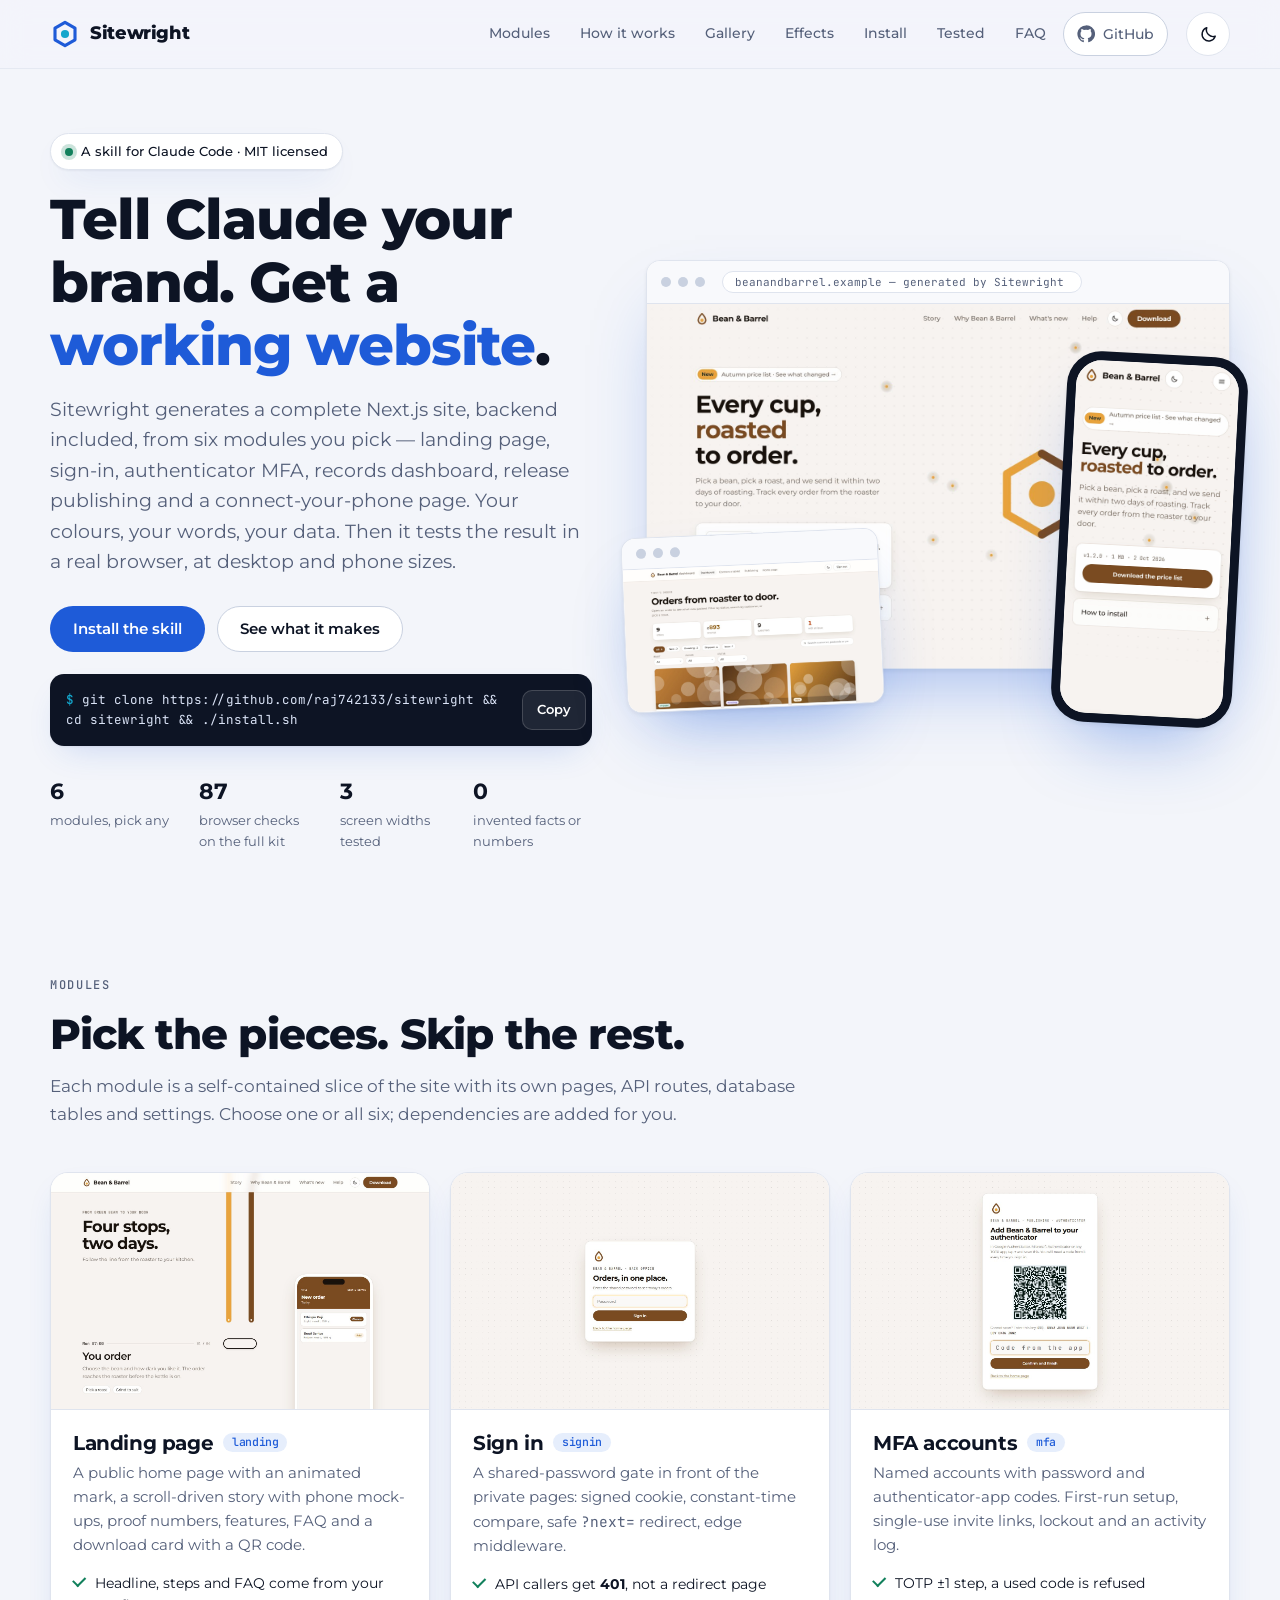
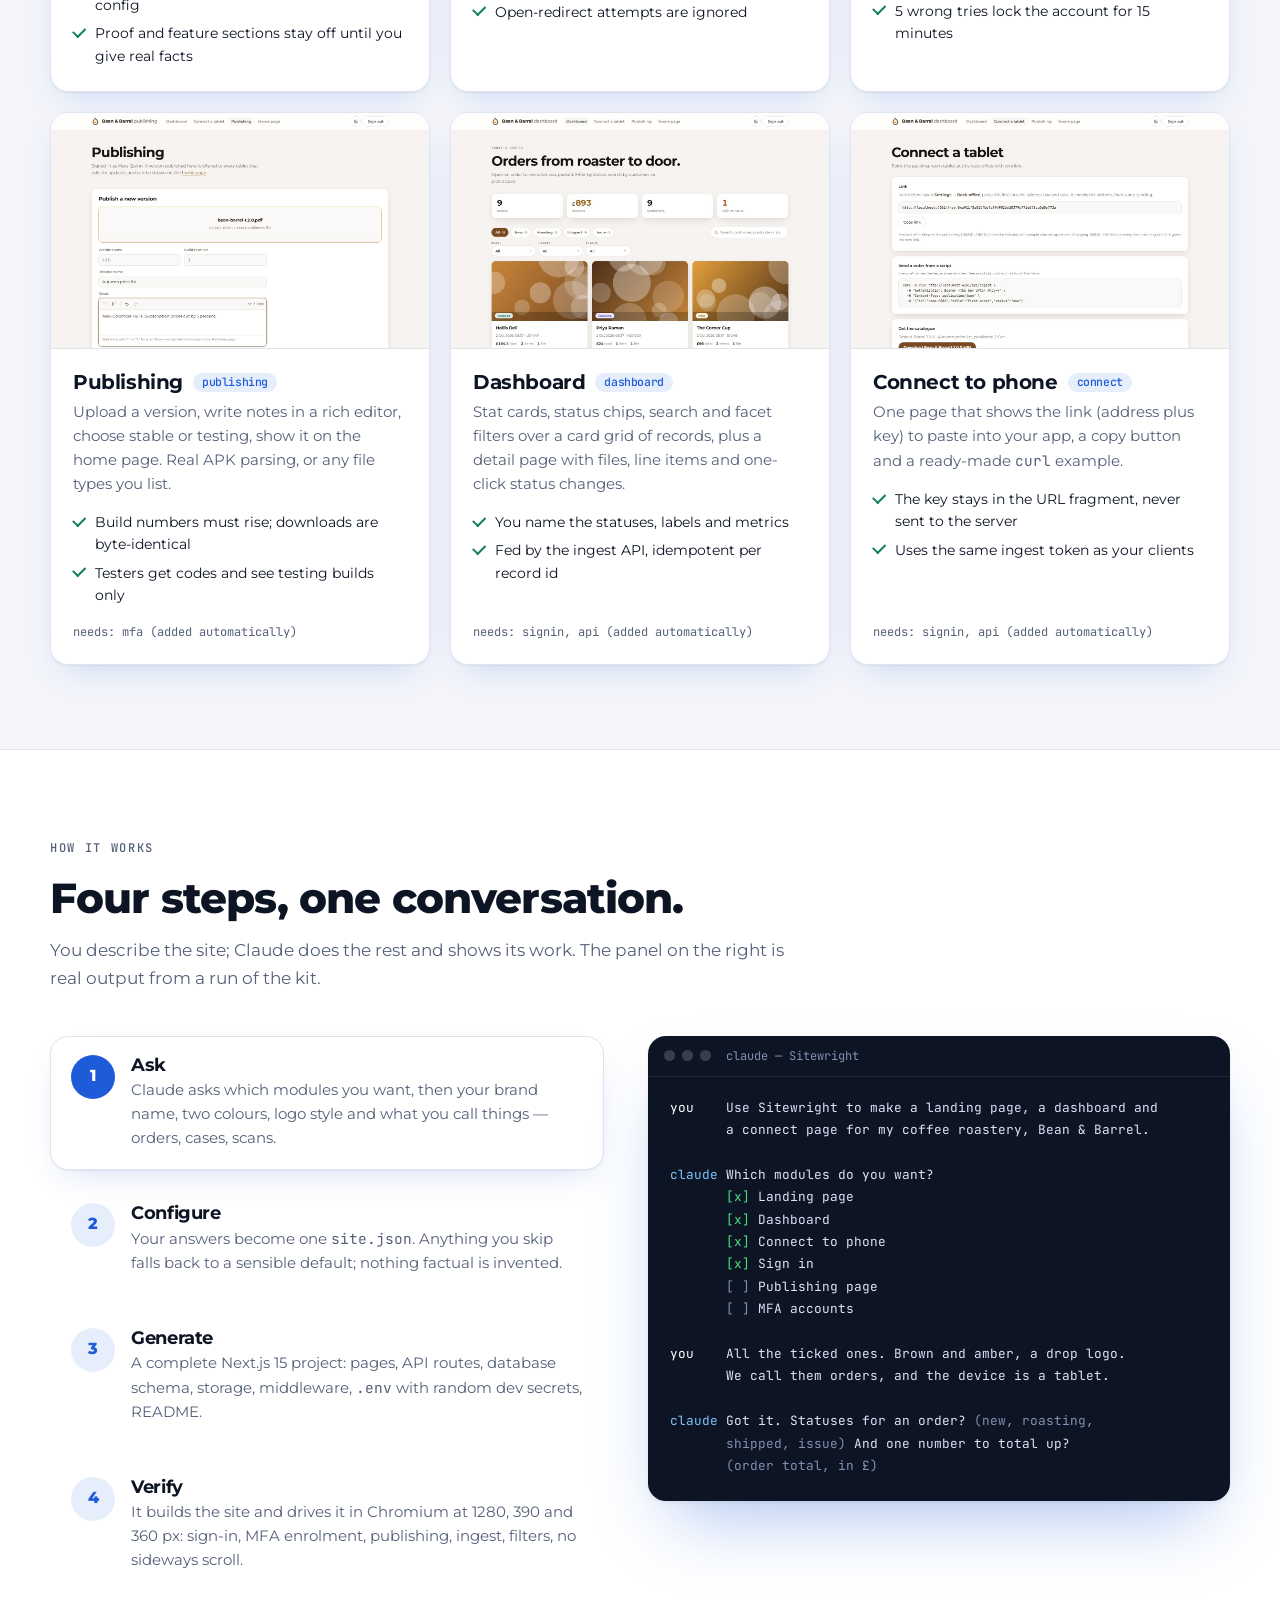
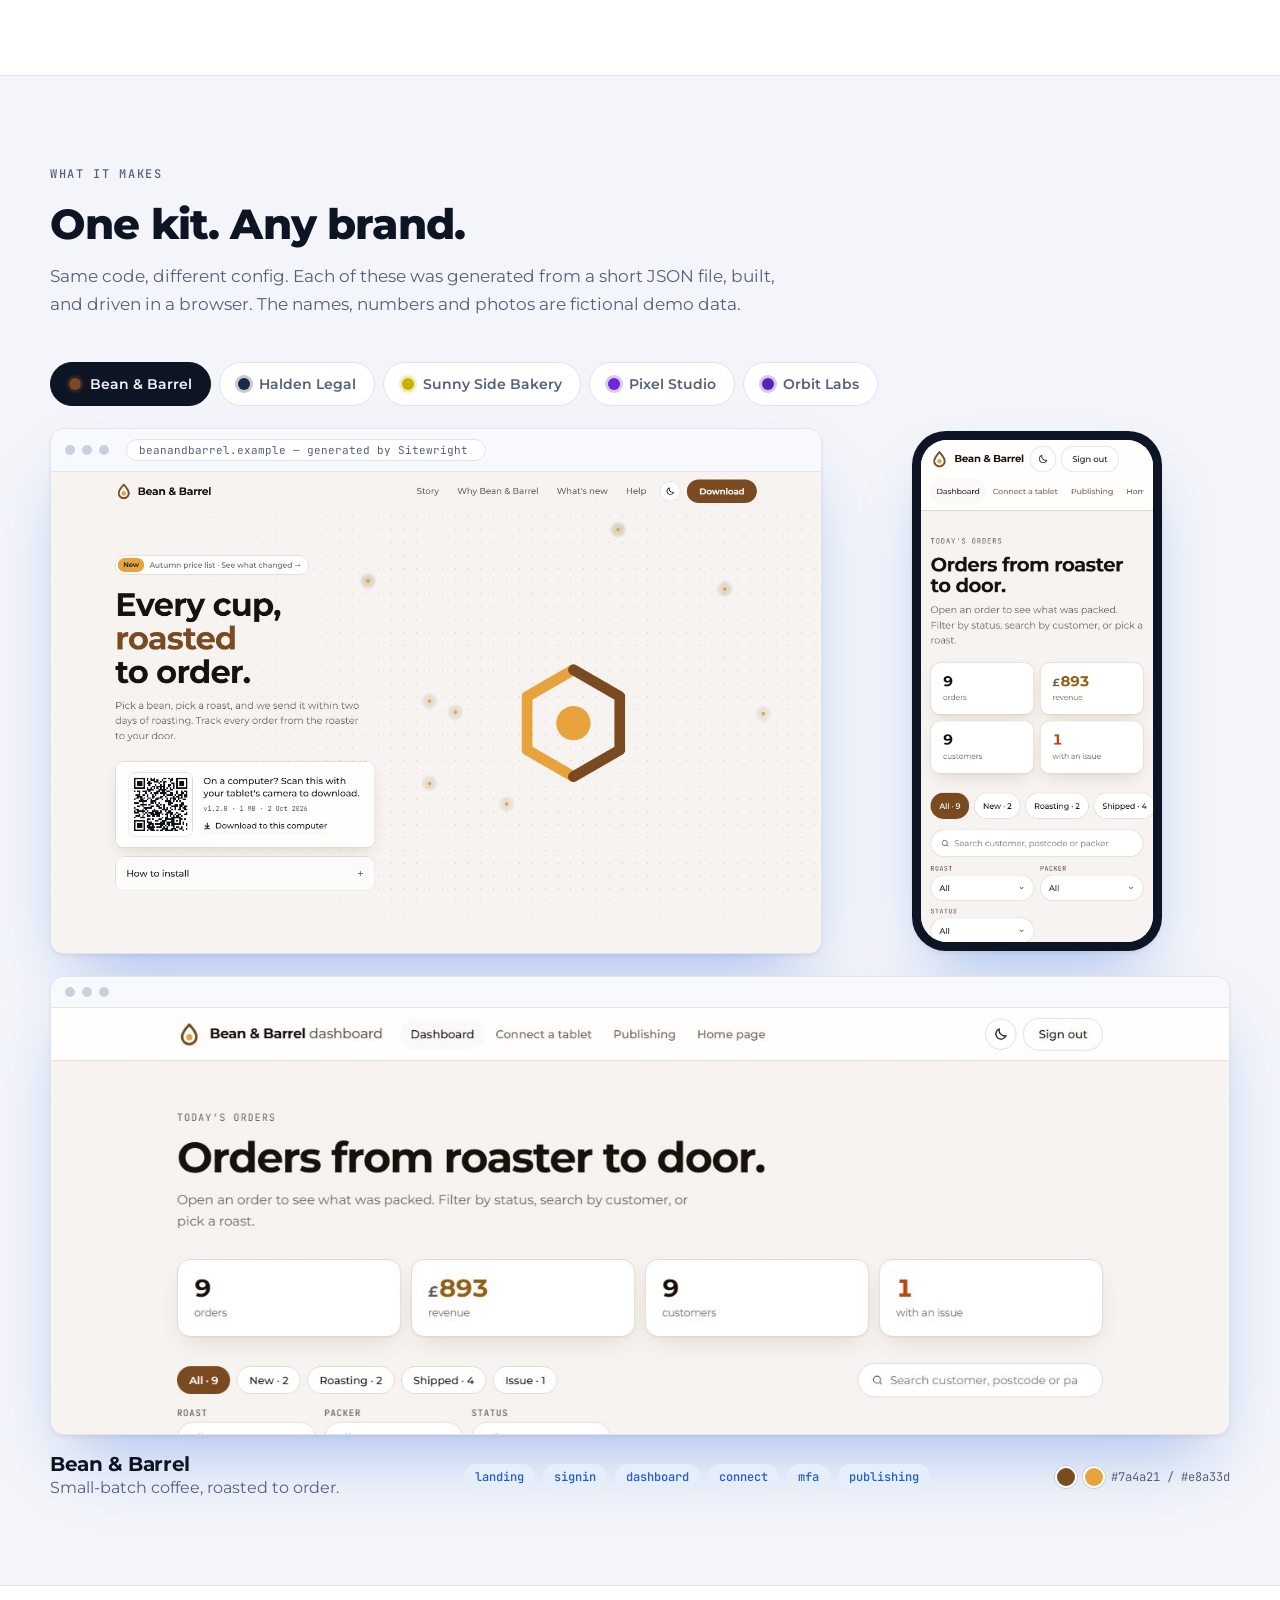
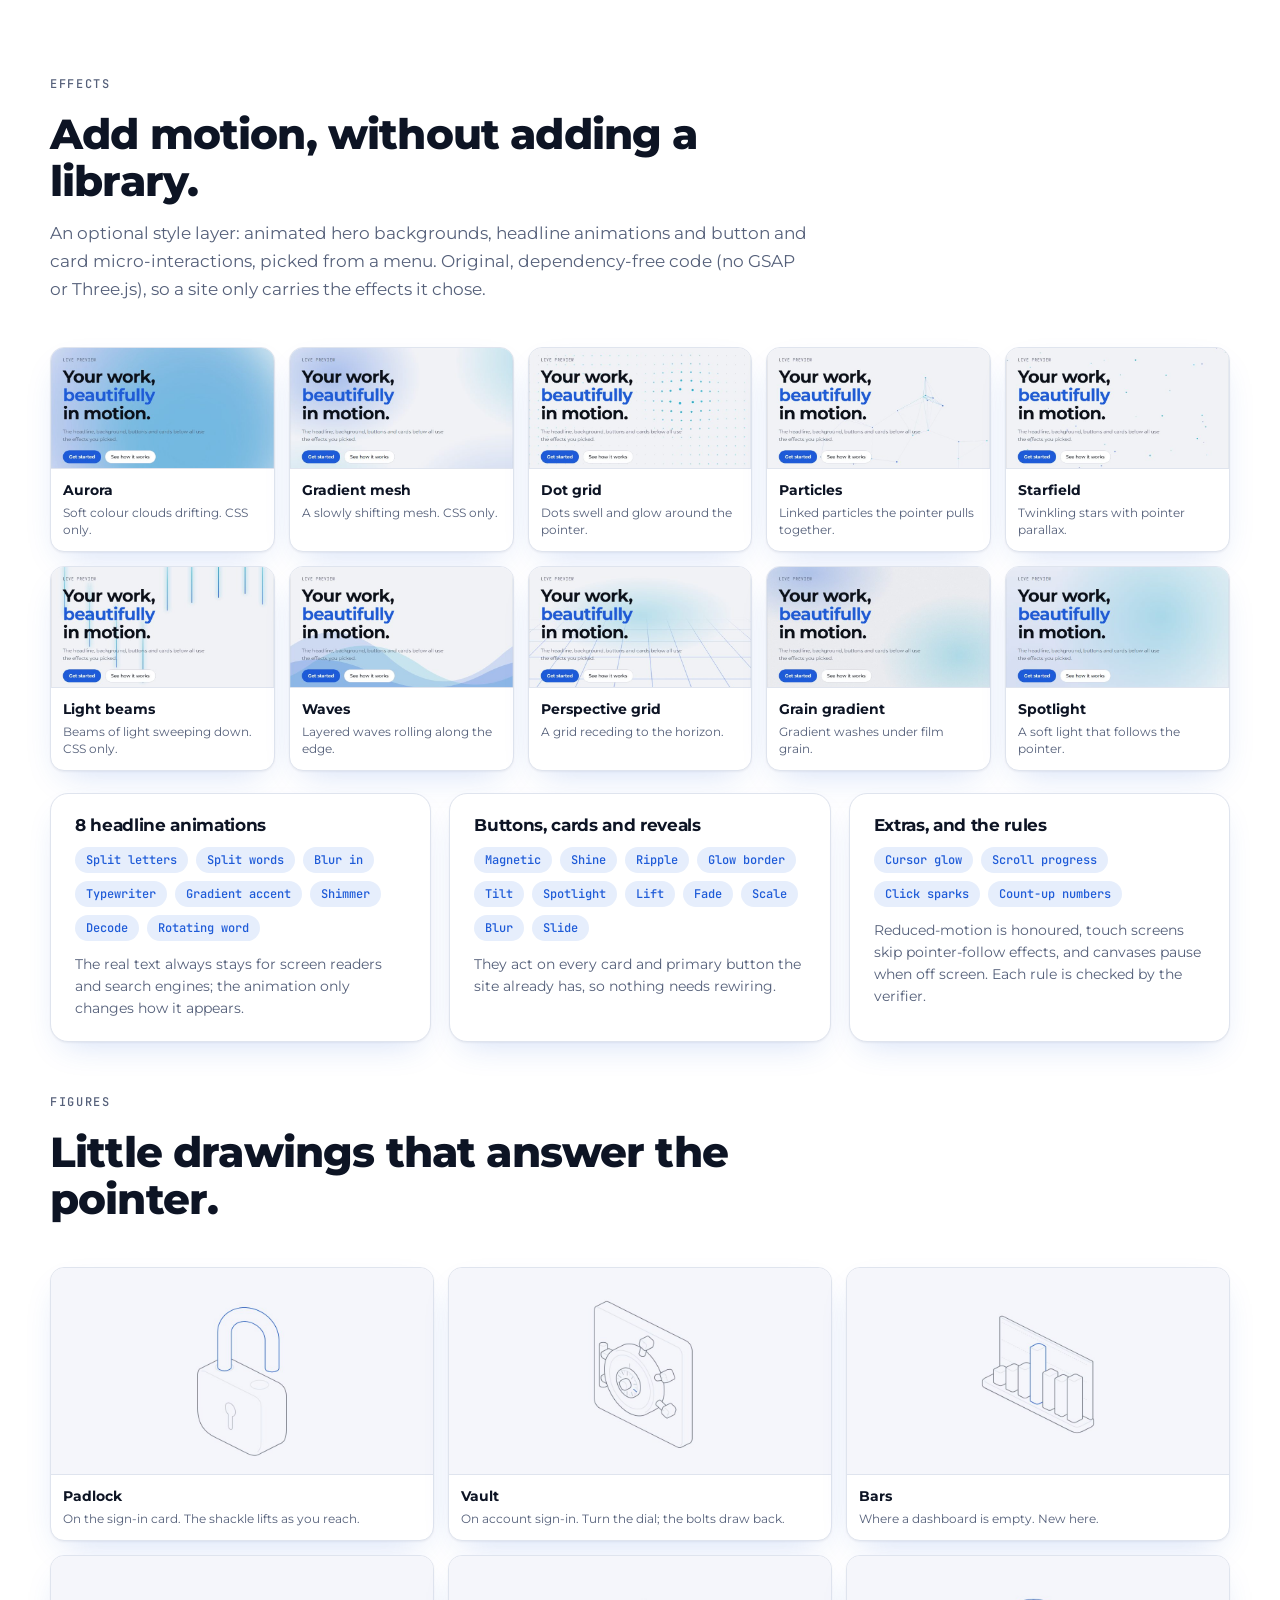
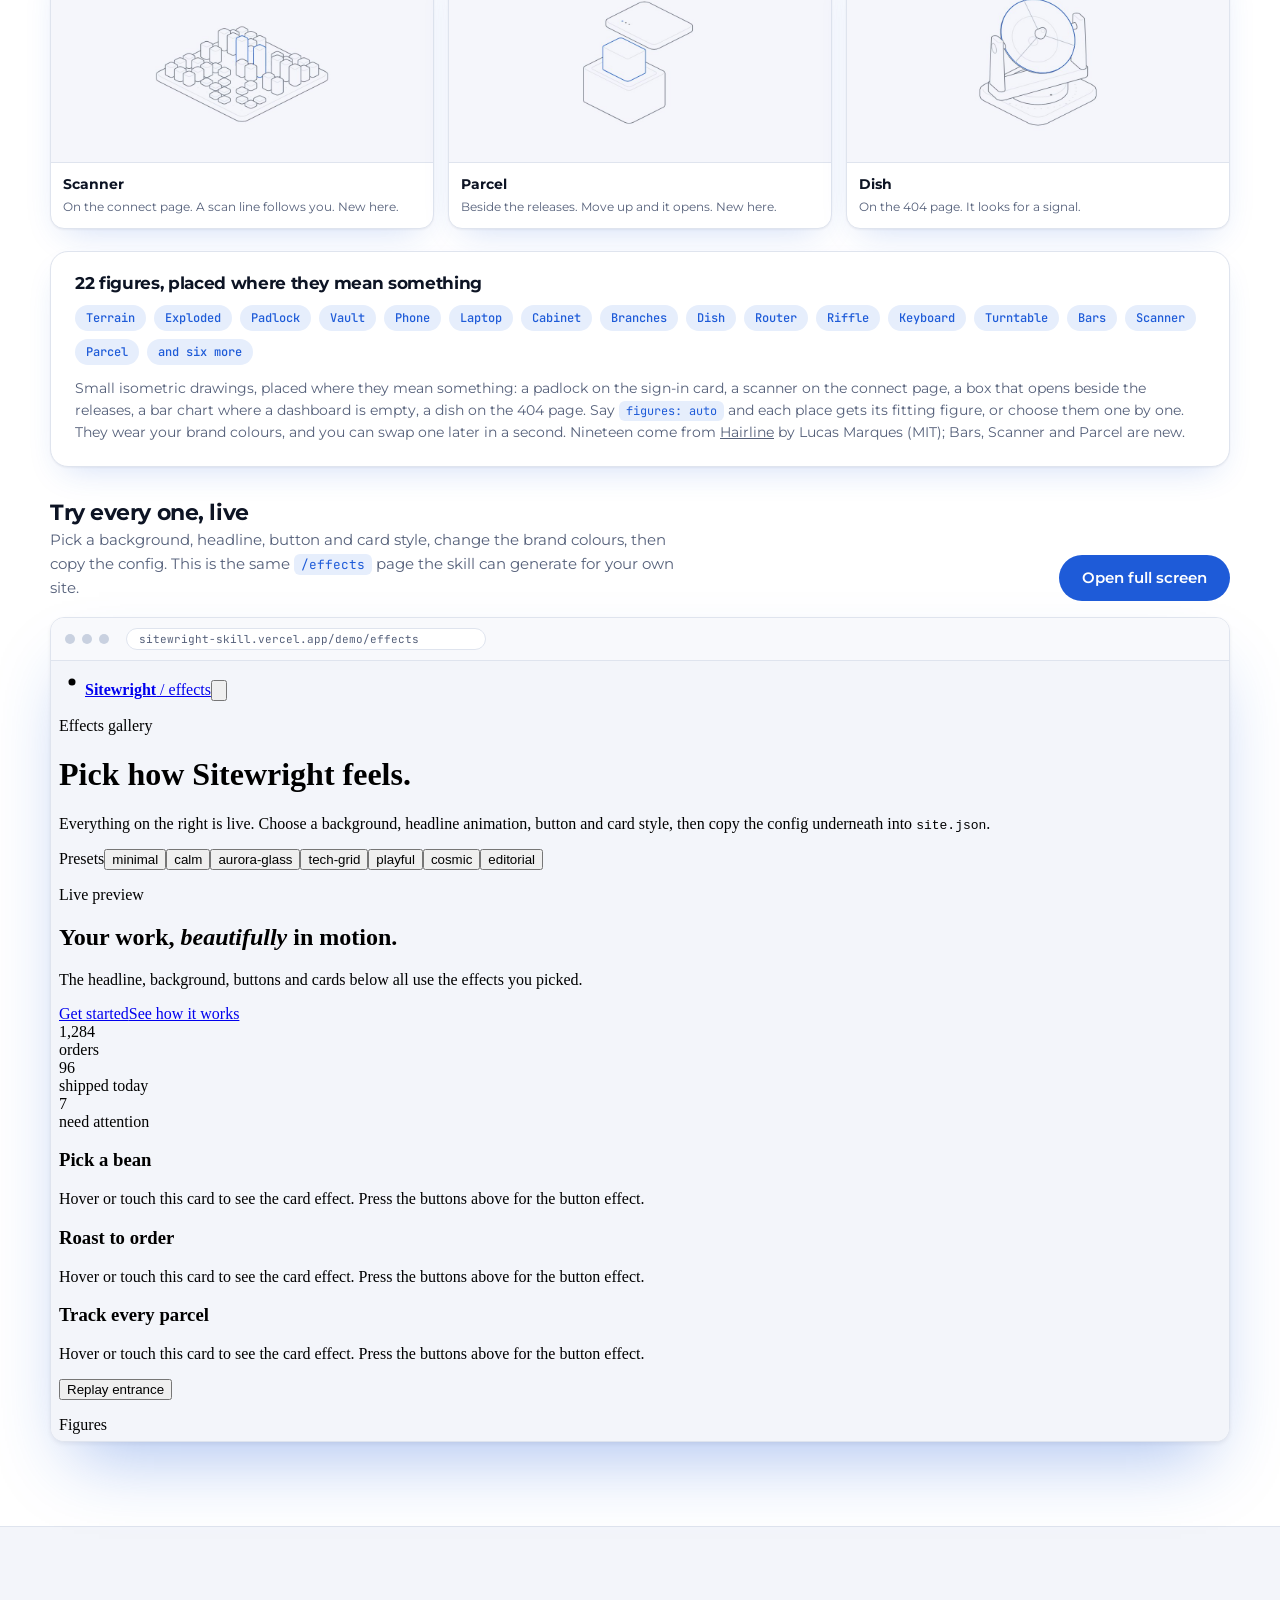
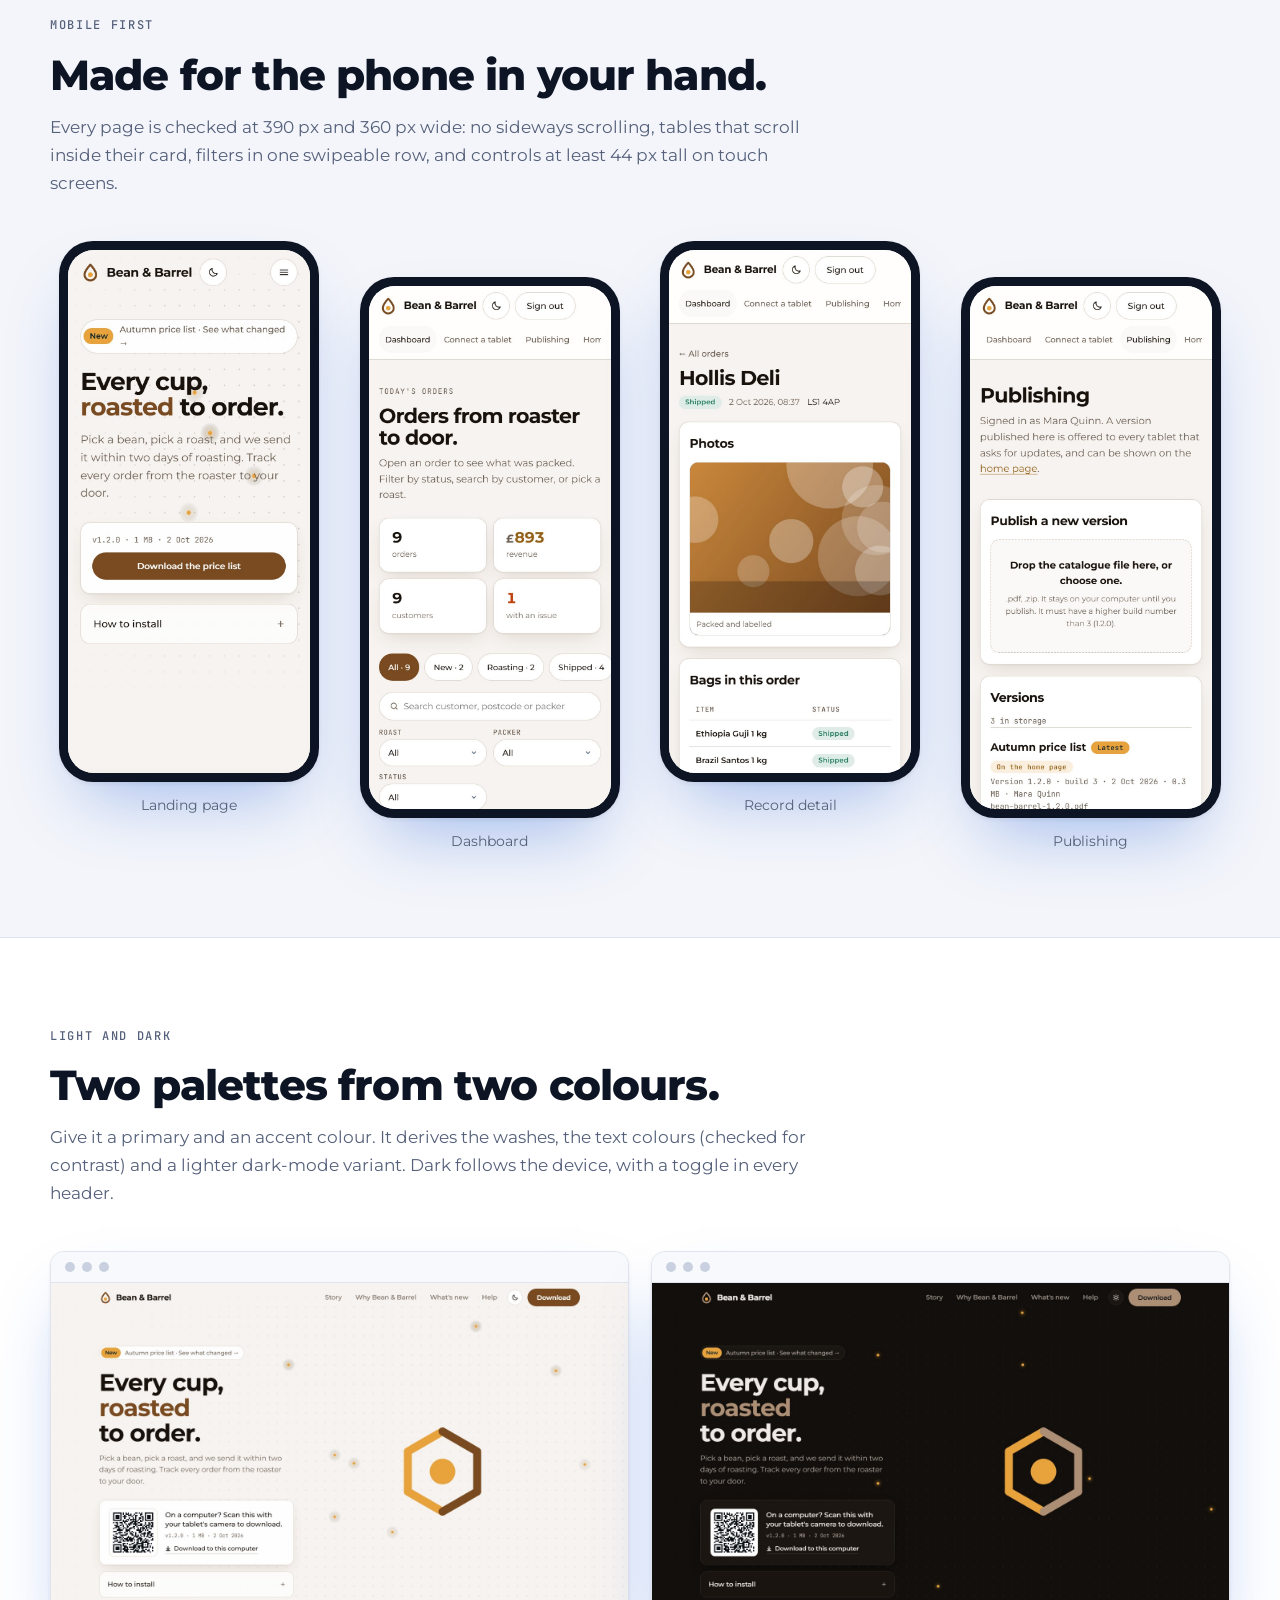
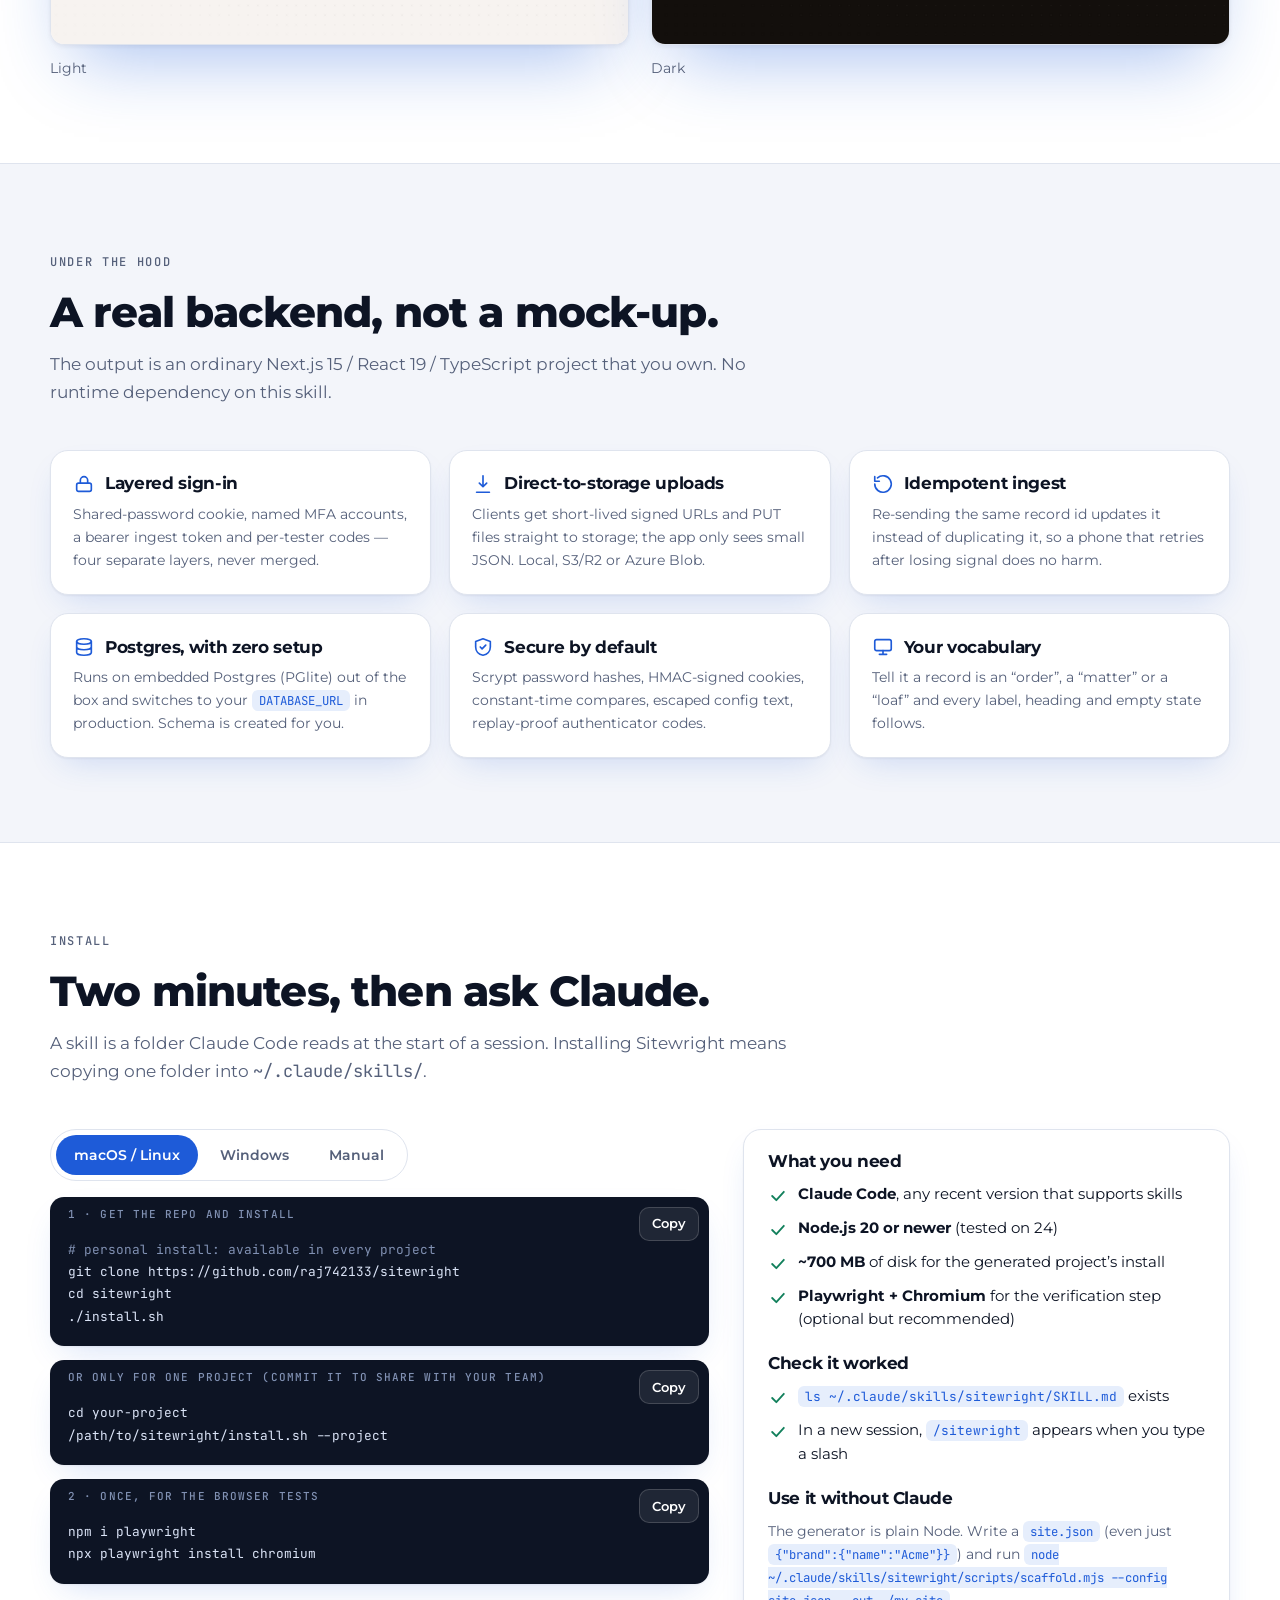
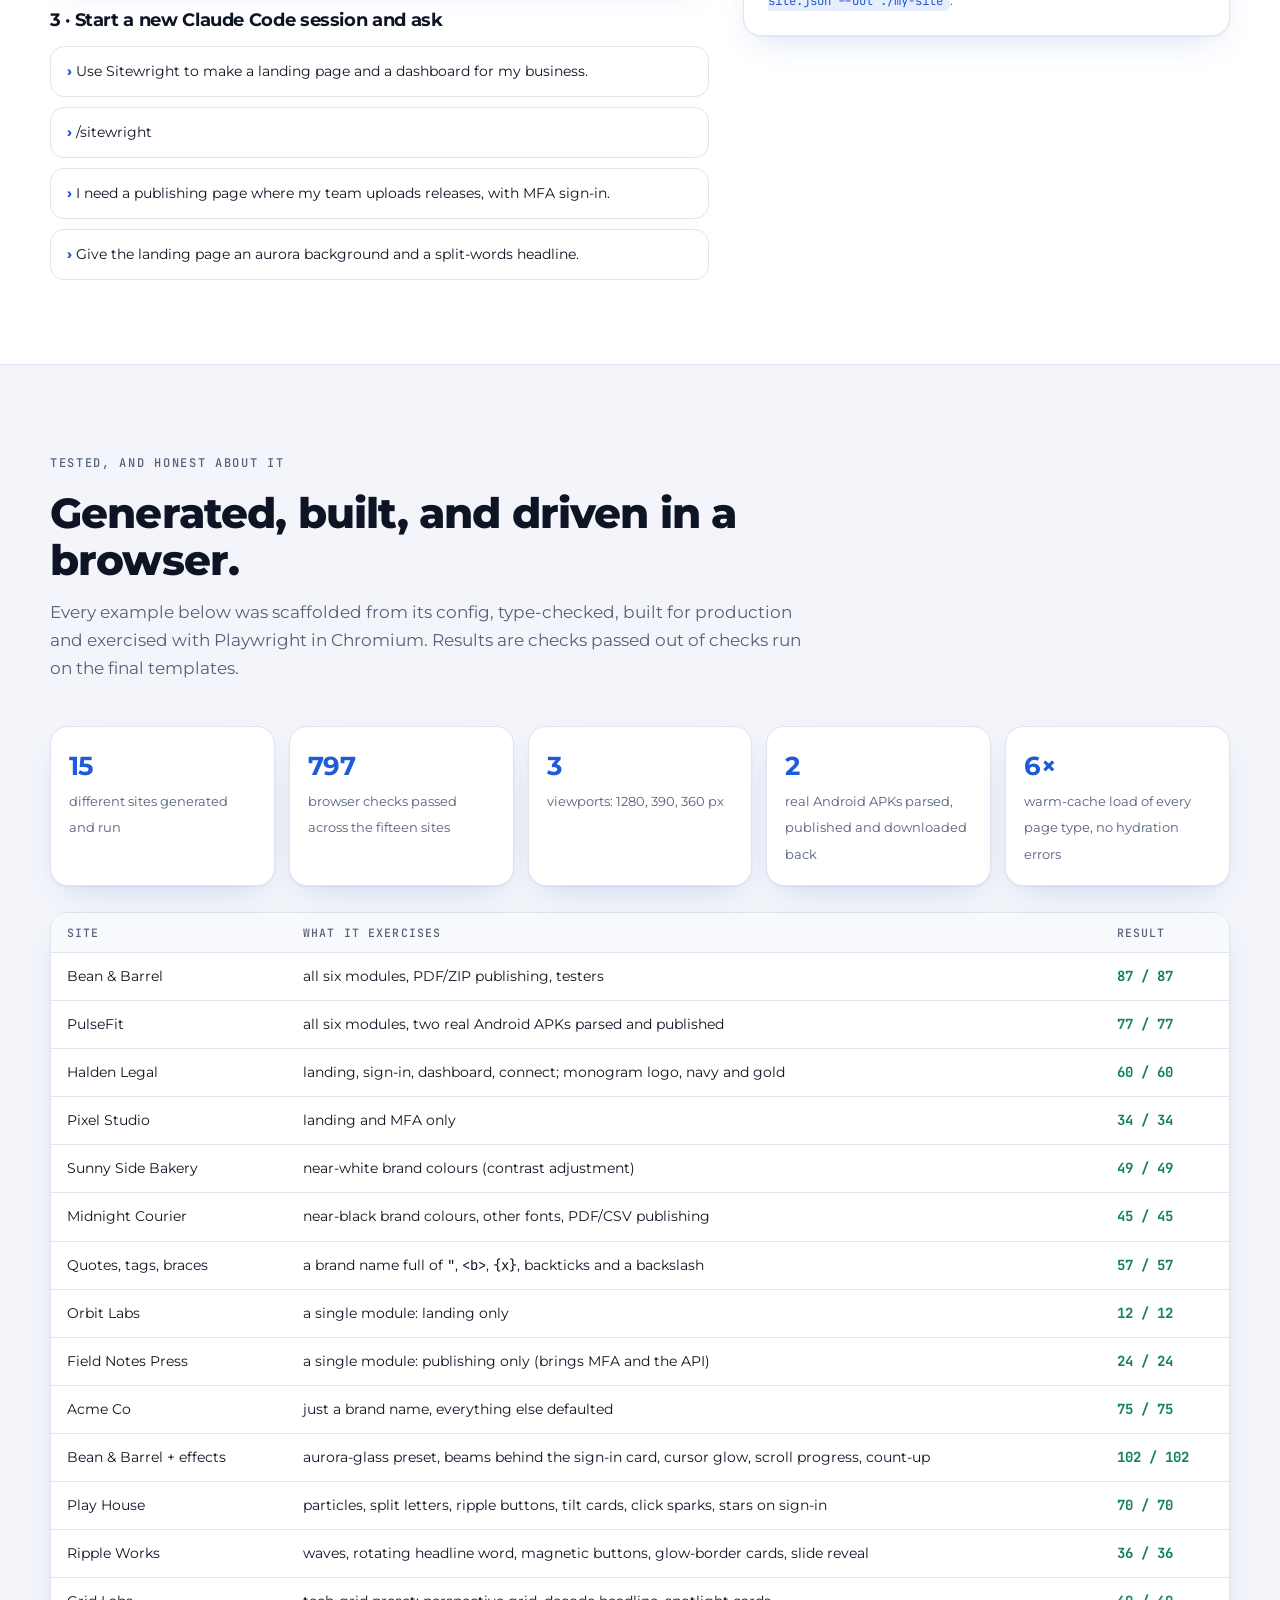
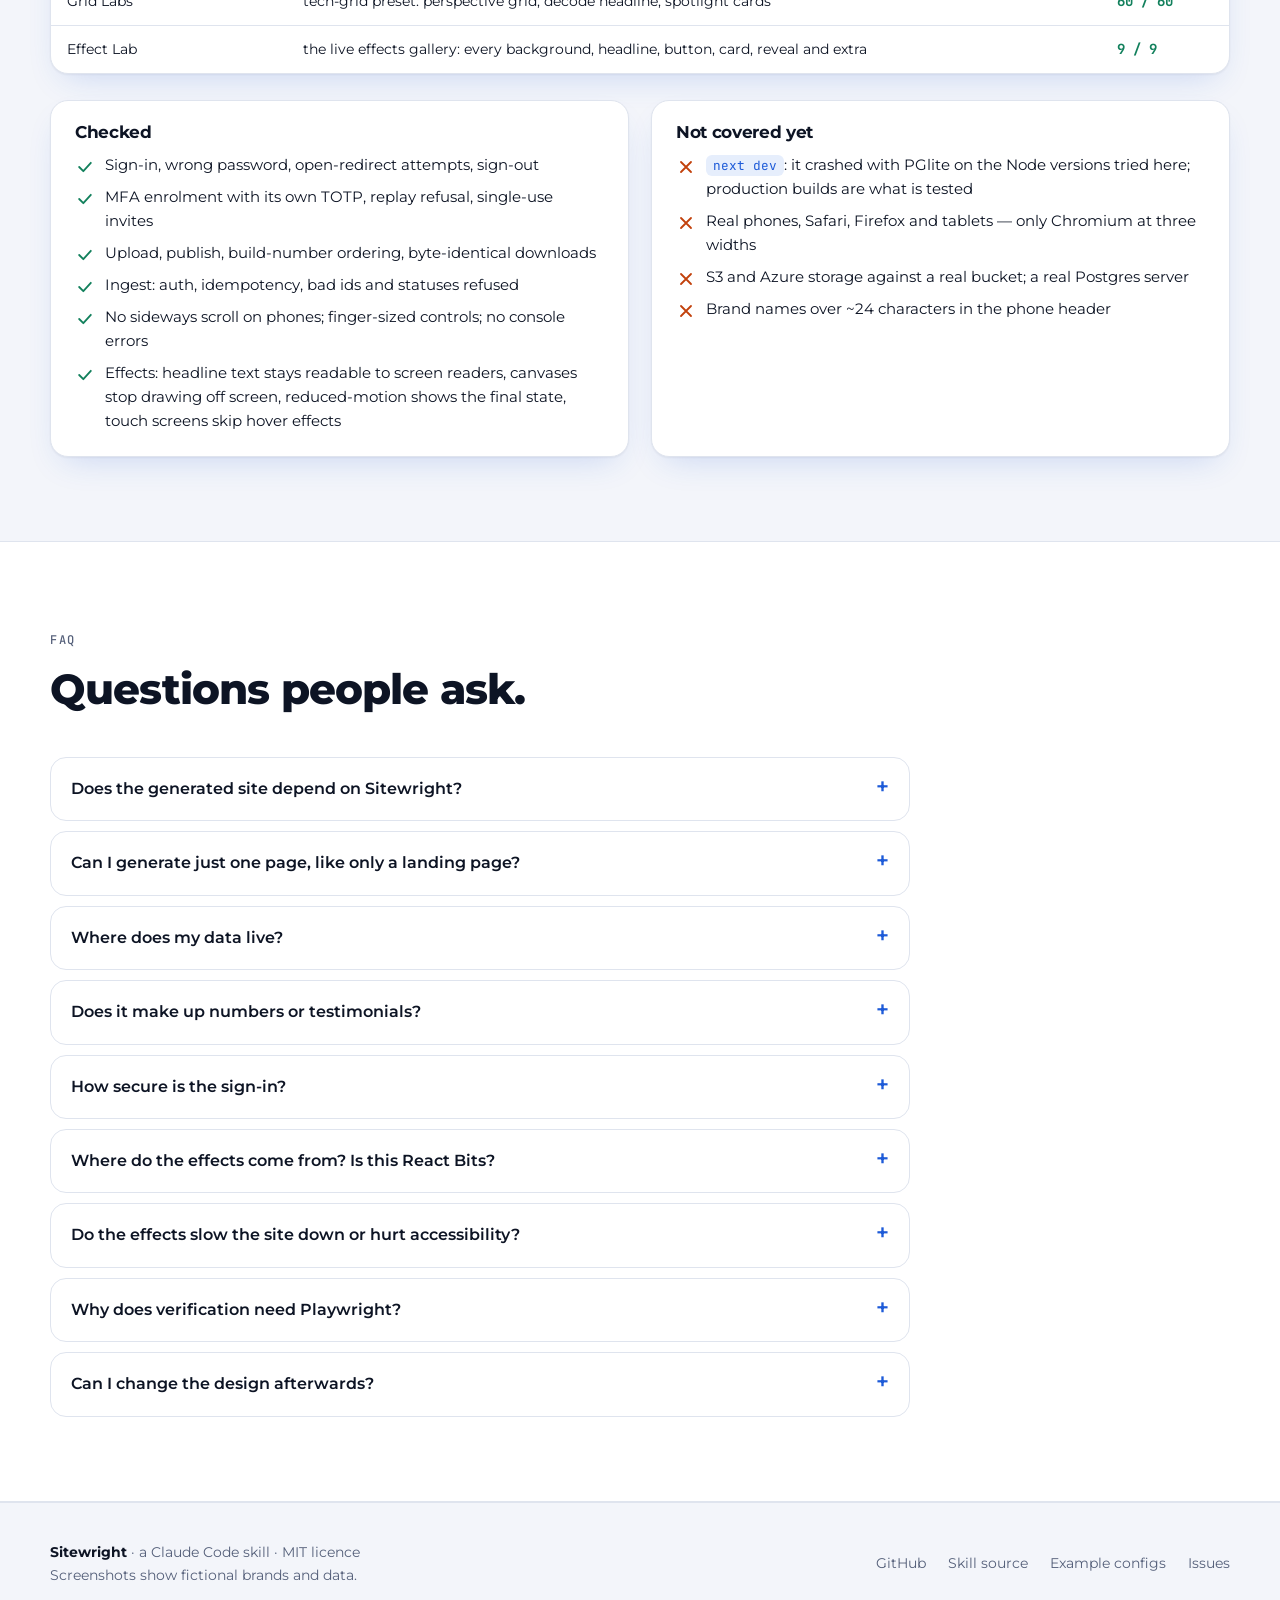
==== commit b2072113: "Add interactive line figures: Hairline's engine and 19 figures, three new ones, placed in named spot" ====
--- a/site/index.html
+++ b/site/index.html
@@ -285,6 +285,21 @@
         <p class="muted" style="font-size:13.5px;margin-top:12px">Reduced-motion is honoured, touch screens skip pointer-follow effects, and canvases pause when off screen. Each rule is checked by the verifier.</p></div>
     </div>
 
+    <div class="reveal" style="margin-top:46px"><div class="sec-head"><span class="eyebrow">Figures</span><h2>Little drawings that answer the pointer.</h2></div></div>
+    <div class="fx-tiles three">
+      <figure class="fig-tile reveal"><img src="assets/fx/fig-padlock.jpg" width="700" height="380" alt="Padlock line figure, an isometric drawing that answers the pointer" loading="lazy"><figcaption><b>Padlock</b><span>On the sign-in card. The shackle lifts as you reach.</span></figcaption></figure>
+      <figure class="fig-tile reveal"><img src="assets/fx/fig-vault.jpg" width="700" height="380" alt="Vault line figure, an isometric drawing that answers the pointer" loading="lazy"><figcaption><b>Vault</b><span>On account sign-in. Turn the dial; the bolts draw back.</span></figcaption></figure>
+      <figure class="fig-tile reveal"><img src="assets/fx/fig-bars.jpg" width="700" height="380" alt="Bars line figure, an isometric drawing that answers the pointer" loading="lazy"><figcaption><b>Bars</b><span>Where a dashboard is empty. New here.</span></figcaption></figure>
+      <figure class="fig-tile reveal"><img src="assets/fx/fig-scanner.jpg" width="700" height="380" alt="Scanner line figure, an isometric drawing that answers the pointer" loading="lazy"><figcaption><b>Scanner</b><span>On the connect page. A scan line follows you. New here.</span></figcaption></figure>
+      <figure class="fig-tile reveal"><img src="assets/fx/fig-parcel.jpg" width="700" height="380" alt="Parcel line figure, an isometric drawing that answers the pointer" loading="lazy"><figcaption><b>Parcel</b><span>Beside the releases. Move up and it opens. New here.</span></figcaption></figure>
+      <figure class="fig-tile reveal"><img src="assets/fx/fig-dish.jpg" width="700" height="380" alt="Dish line figure, an isometric drawing that answers the pointer" loading="lazy"><figcaption><b>Dish</b><span>On the 404 page. It looks for a signal.</span></figcaption></figure>
+    </div>
+    <div class="fx-cols" style="grid-template-columns:minmax(0,1fr)">
+      <div class="req reveal"><h3>22 figures, placed where they mean something</h3>
+        <div class="fx-chips"><span>Terrain</span><span>Exploded</span><span>Padlock</span><span>Vault</span><span>Phone</span><span>Laptop</span><span>Cabinet</span><span>Branches</span><span>Dish</span><span>Router</span><span>Riffle</span><span>Keyboard</span><span>Turntable</span><span>Bars</span><span>Scanner</span><span>Parcel</span><span>and six more</span></div>
+        <p class="muted" style="font-size:13.5px;margin-top:12px">Small isometric drawings, placed where they mean something: a padlock on the sign-in card, a scanner on the connect page, a box that opens beside the releases, a bar chart where a dashboard is empty, a dish on the 404 page. Say <code>figures: auto</code> and each place gets its fitting figure, or choose them one by one. They wear your brand colours, and you can swap one later in a second. Nineteen come from <a href="https://github.com/lucasmarkes/hairline" rel="noopener">Hairline</a> by Lucas Marques (MIT); Bars, Scanner and Parcel are new.</p></div>
+    </div>
+
     <div class="fx-live reveal">
       <div class="fx-live-head"><div><h3>Try every one, live</h3><p class="muted">Pick a background, headline, button and card style, change the brand colours, then copy the config. This is the same <code>/effects</code> page the skill can generate for your own site.</p></div>
         <a class="btn primary" href="demo/effects/" rel="noopener">Open full screen</a></div>
@@ -479,7 +494,7 @@
       <details class="reveal"><summary>Where does my data live?</summary><p>In your own database and storage. In development it is an embedded Postgres in a folder inside the project plus local files. For production you point <code>DATABASE_URL</code> at Postgres and choose local, S3/R2 or Azure Blob storage.</p></details>
       <details class="reveal"><summary>Does it make up numbers or testimonials?</summary><p>No. Sections that need facts (proof numbers, feature lists, compatibility) are off until you give real content. The demo screenshots here use clearly fictional data.</p></details>
       <details class="reveal"><summary>How secure is the sign-in?</summary><p>It follows common practice: scrypt hashes, signed cookies, authenticator codes that cannot be reused, lockout after repeated failures. It has not had an independent security audit, so review it before putting anything sensitive behind it.</p></details>
-      <details class="reveal"><summary>Where do the effects come from? Is this React Bits?</summary><p>No. Libraries like React Bits show what animated, copy-paste components can do, but their licence (MIT with the Commons Clause) does not allow redistributing them inside another package. These effects are written fresh for this kit, need no animation library, and are MIT licensed like the rest.</p></details>
+      <details class="reveal"><summary>Where do the effects come from? Is this React Bits?</summary><p>No. Libraries like React Bits show what animated, copy-paste components can do, but their licence (MIT with the Commons Clause) does not allow redistributing them inside another package. These effects are written fresh for this kit, need no animation library, and are MIT licensed like the rest. The line figures are the exception: nineteen of them are <a href="https://github.com/lucasmarkes/hairline" rel="noopener">Hairline</a> by Lucas Marques, also MIT, included with its licence notice; three more are new here.</p></details>
       <details class="reveal"><summary>Do the effects slow the site down or hurt accessibility?</summary><p>They are built to avoid both: canvases pause off screen and in background tabs, pixel density is capped, pointer-follow effects are skipped on touch screens, and <code>prefers-reduced-motion</code> shows the final state at once. Headline animations keep the real text for screen readers. The verifier measures the pausing and checks the text.</p></details>
       <details class="reveal"><summary>Why does verification need Playwright?</summary><p>Because a page that builds is not necessarily a page that works. The verifier signs in, enrols an authenticator, publishes a file and filters a list in a real browser, at phone width, and reports exactly what failed.</p></details>
       <details class="reveal"><summary>Can I change the design afterwards?</summary><p>Yes. The colours are CSS variables at the top of <code>globals.css</code>, the logo is one file, and everything else is ordinary React you can edit. Re-running the generator into a fresh folder gives you a clean baseline to compare against.</p></details>
--- a/site/style.css
+++ b/site/style.css
@@ -278,12 +278,13 @@
 
 /* effects section */
 .fx-tiles { display: grid; grid-template-columns: repeat(5, minmax(0, 1fr)); gap: 14px; }
-.fx-tile { margin: 0; background: var(--raised); border: 1px solid var(--line); border-radius: 14px; overflow: hidden; box-shadow: var(--shadow); transition: transform .25s var(--ease), box-shadow .25s var(--ease); }
-.fx-tile:hover { transform: translateY(-3px); box-shadow: var(--shadow-lift); }
-.fx-tile img { width: 100%; aspect-ratio: 700 / 380; object-fit: cover; display: block; border-bottom: 1px solid var(--line); background: var(--raised-2); }
-.fx-tile figcaption { padding: 10px 12px 12px; display: grid; gap: 2px; }
-.fx-tile b { font-size: 14px; }
-.fx-tile span { font-size: 12px; color: var(--muted); line-height: 1.45; }
+.fx-tile, .fig-tile { margin: 0; background: var(--raised); border: 1px solid var(--line); border-radius: 14px; overflow: hidden; box-shadow: var(--shadow); transition: transform .25s var(--ease), box-shadow .25s var(--ease); }
+.fx-tile:hover, .fig-tile:hover { transform: translateY(-3px); box-shadow: var(--shadow-lift); }
+.fx-tile img, .fig-tile img { width: 100%; aspect-ratio: 700 / 380; object-fit: cover; display: block; border-bottom: 1px solid var(--line); background: var(--raised-2); }
+.fx-tile figcaption, .fig-tile figcaption { padding: 10px 12px 12px; display: grid; gap: 2px; }
+.fx-tile b, .fig-tile b { font-size: 14px; }
+.fx-tile span, .fig-tile span { font-size: 12px; color: var(--muted); line-height: 1.45; }
+.fx-tiles.three { grid-template-columns: repeat(3, minmax(0, 1fr)); margin-top: 22px; }
 .fx-cols { display: grid; grid-template-columns: repeat(3, minmax(0, 1fr)); gap: 18px; margin-top: 22px; }
 .fx-chips { display: flex; flex-wrap: wrap; gap: 8px; }
 .fx-chips span { font: 500 12px var(--mono); padding: 5px 11px; border-radius: 999px; background: var(--primary-wash); color: var(--primary); }
@@ -294,7 +295,7 @@
 .fx-live-head code { background: var(--primary-wash); color: var(--primary); padding: 2px 7px; border-radius: 6px; font-size: .88em; }
 .fx-frame { display: block; width: 100%; height: 780px; border: 0; background: var(--surface); }
 @media (max-width: 1020px) { .fx-tiles { grid-template-columns: repeat(3, minmax(0, 1fr)); } .fx-cols { grid-template-columns: minmax(0, 1fr); } }
-@media (max-width: 640px) { .fx-tiles { grid-template-columns: repeat(2, minmax(0, 1fr)); gap: 10px; } .fx-tile span { display: none; } .fx-frame { height: 640px; } .fx-live-head .btn { flex: 1 1 100%; } }
+@media (max-width: 640px) { .fx-tiles, .fx-tiles.three { grid-template-columns: repeat(2, minmax(0, 1fr)); gap: 10px; } .fx-tile span, .fig-tile span { display: none; } .fx-frame { height: 640px; } .fx-live-head .btn { flex: 1 1 100%; } }
 
 /* inline code (paths, file names) may break anywhere instead of pushing a phone-width page sideways */
 :not(pre) > code { overflow-wrap: anywhere; }
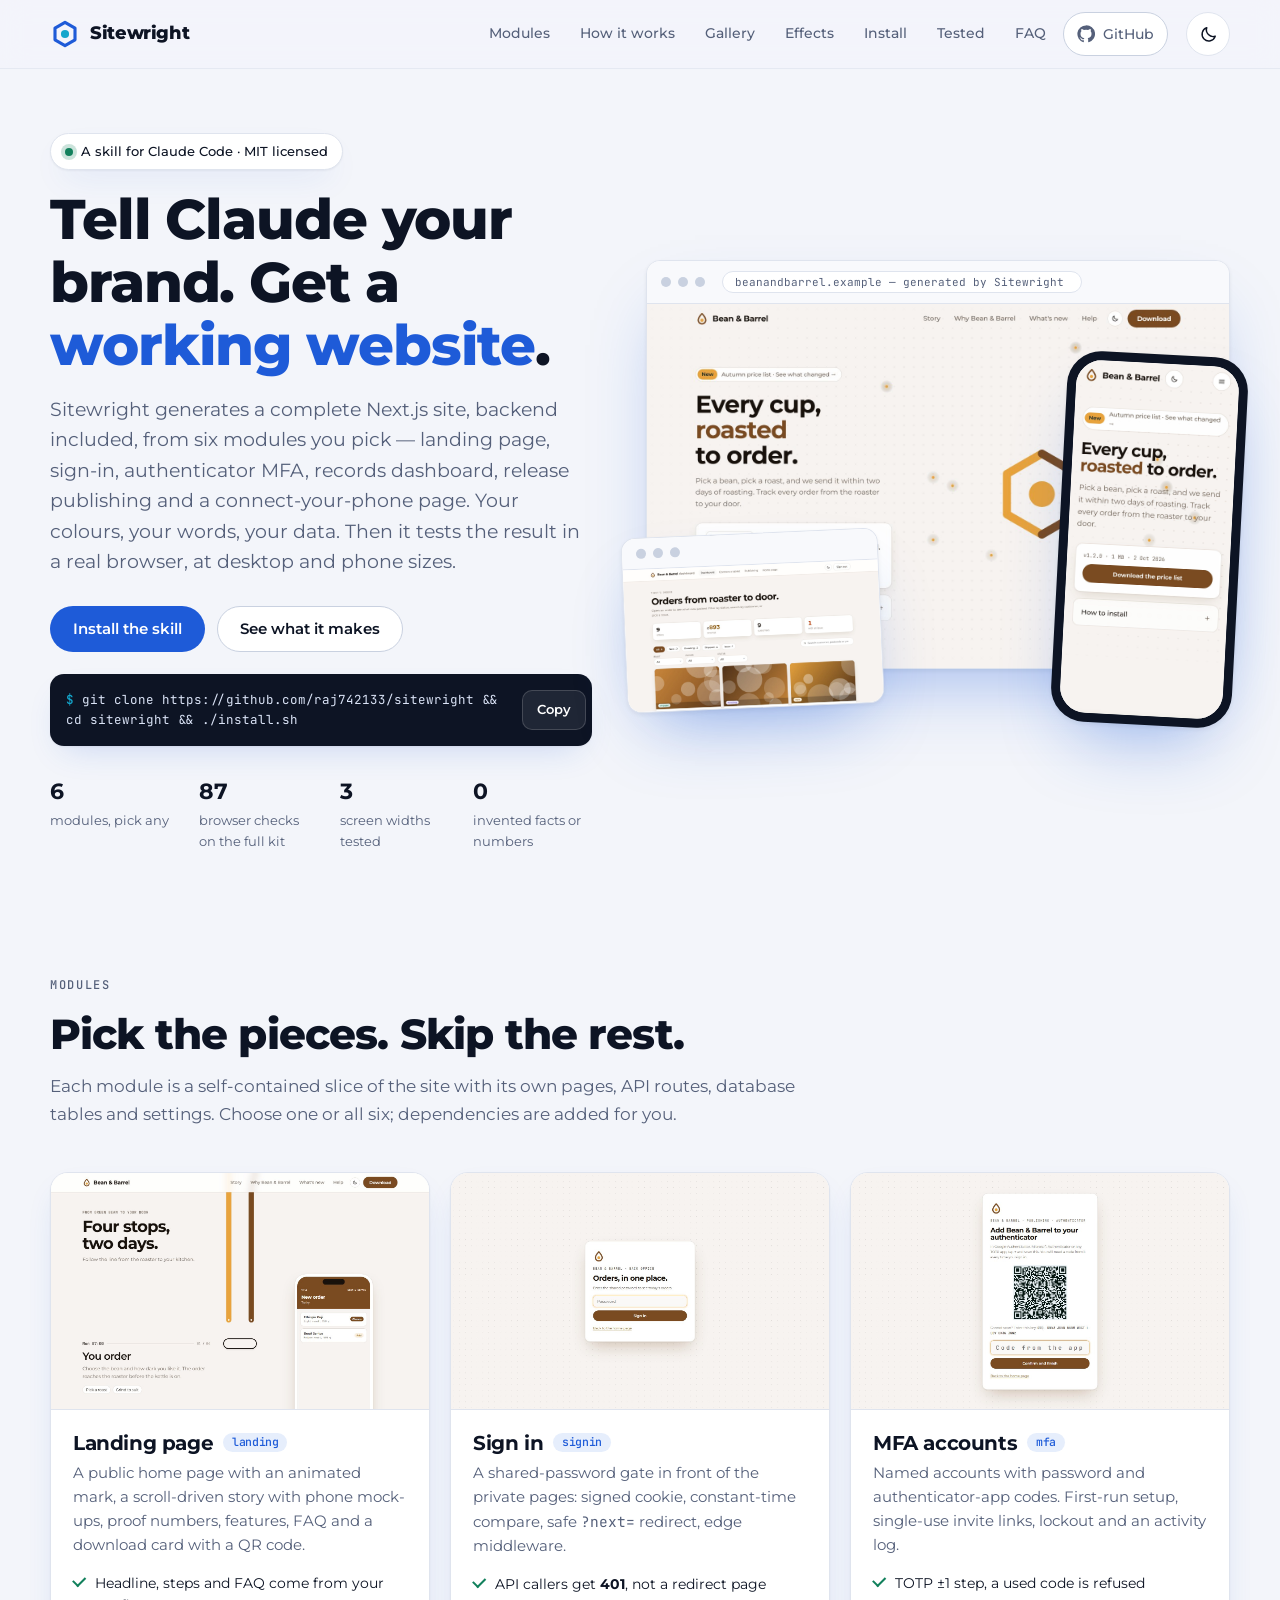
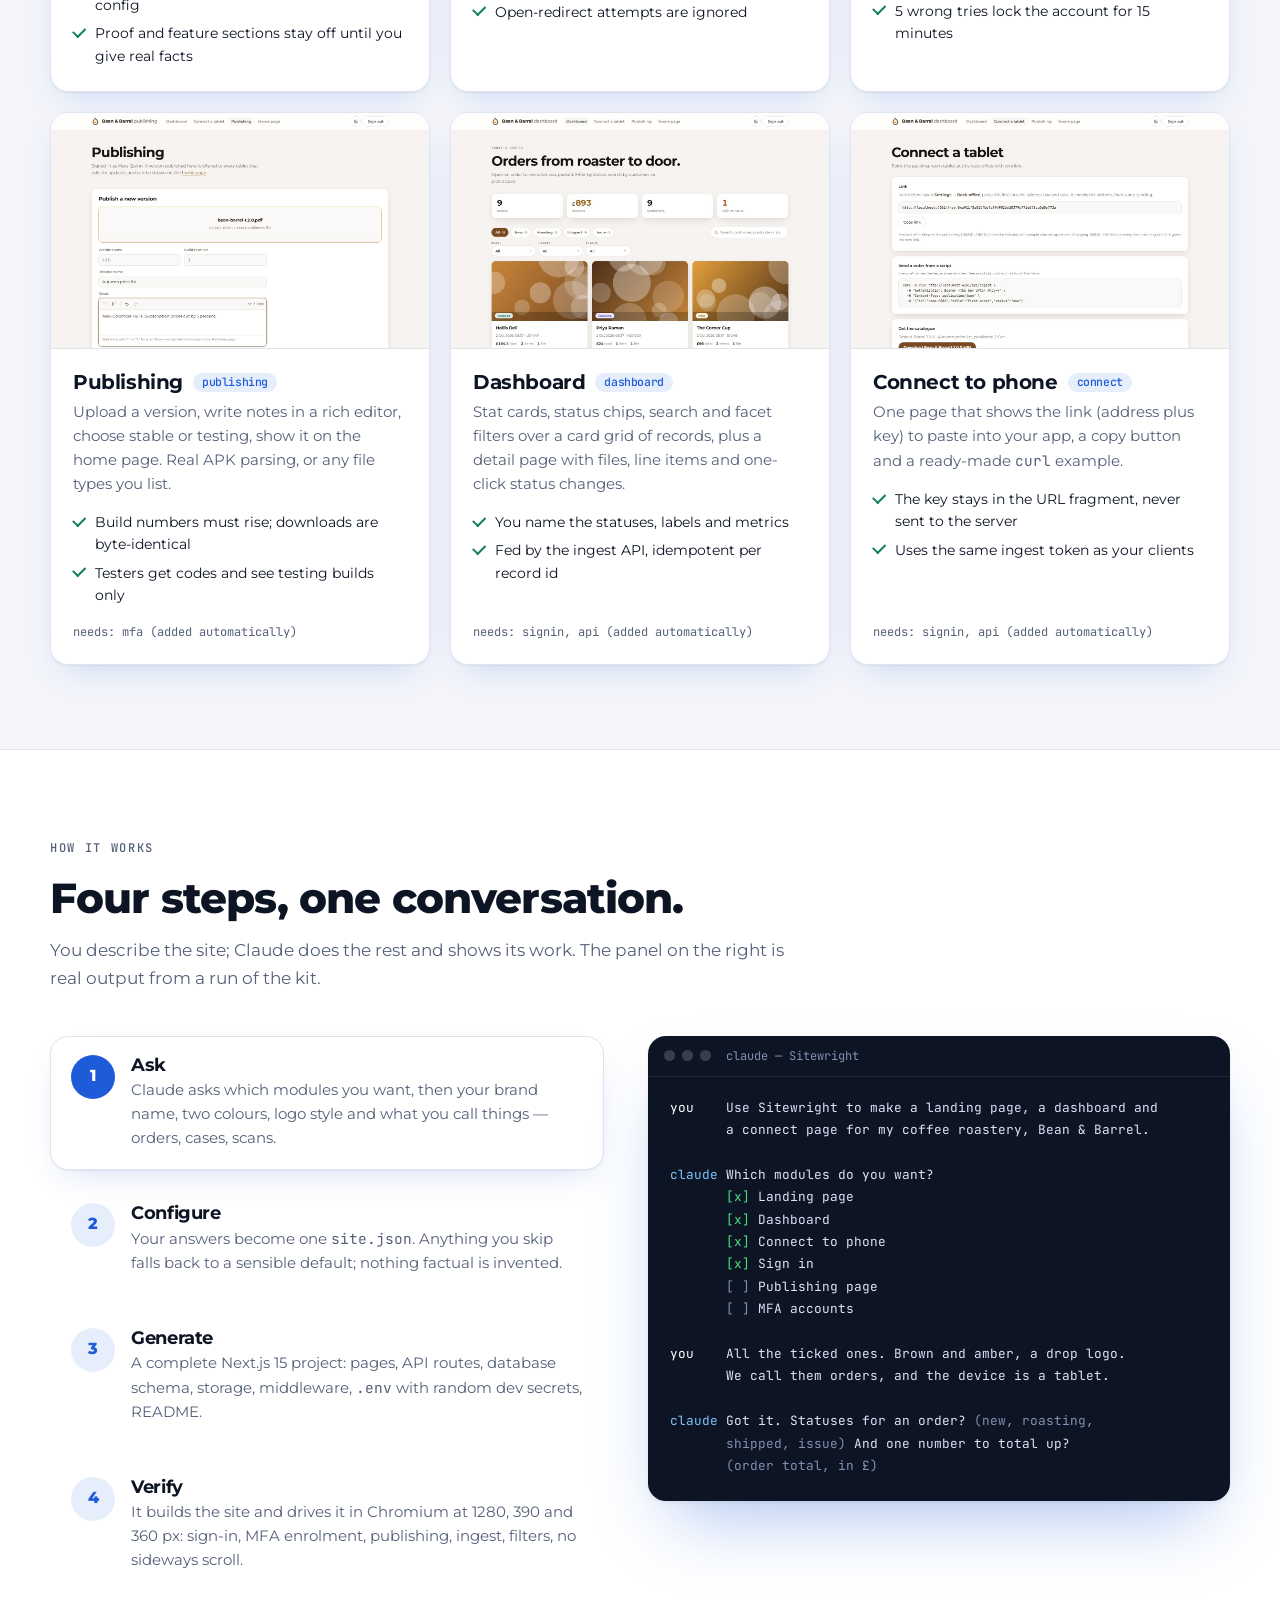
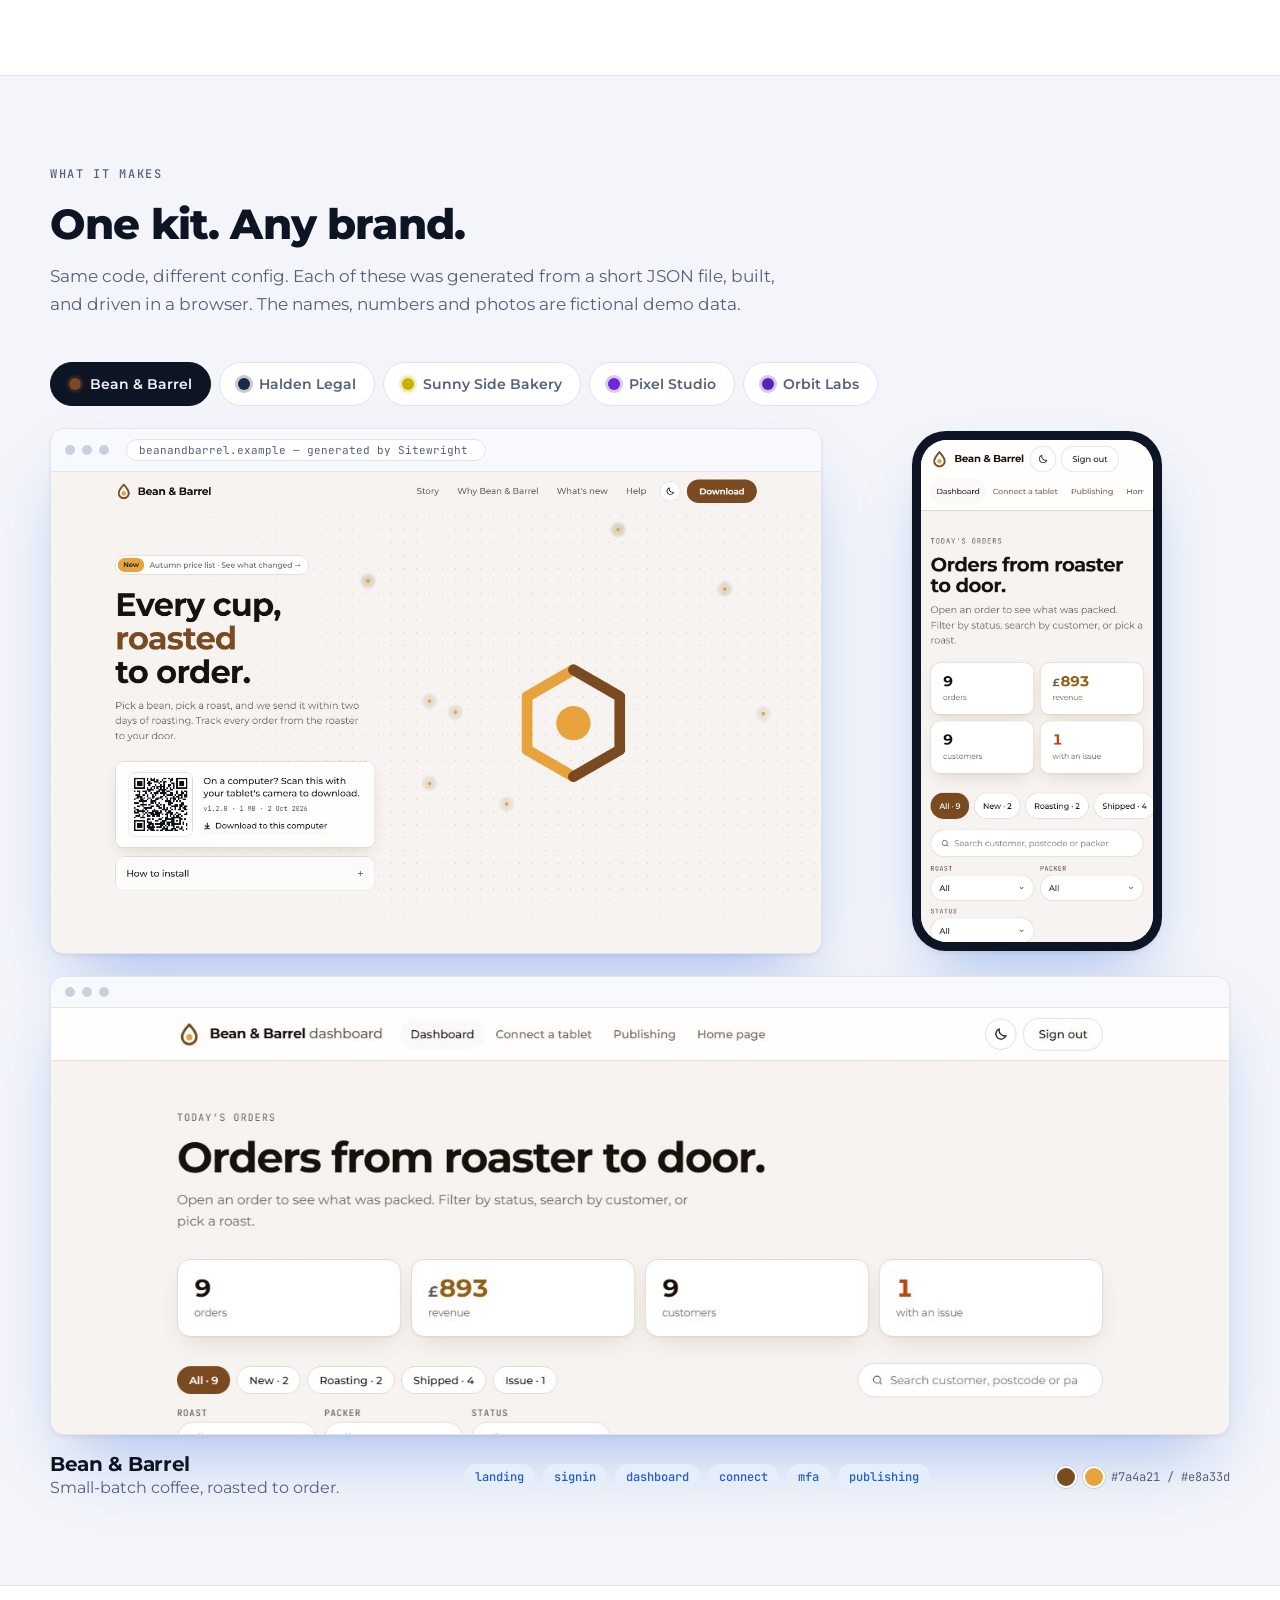
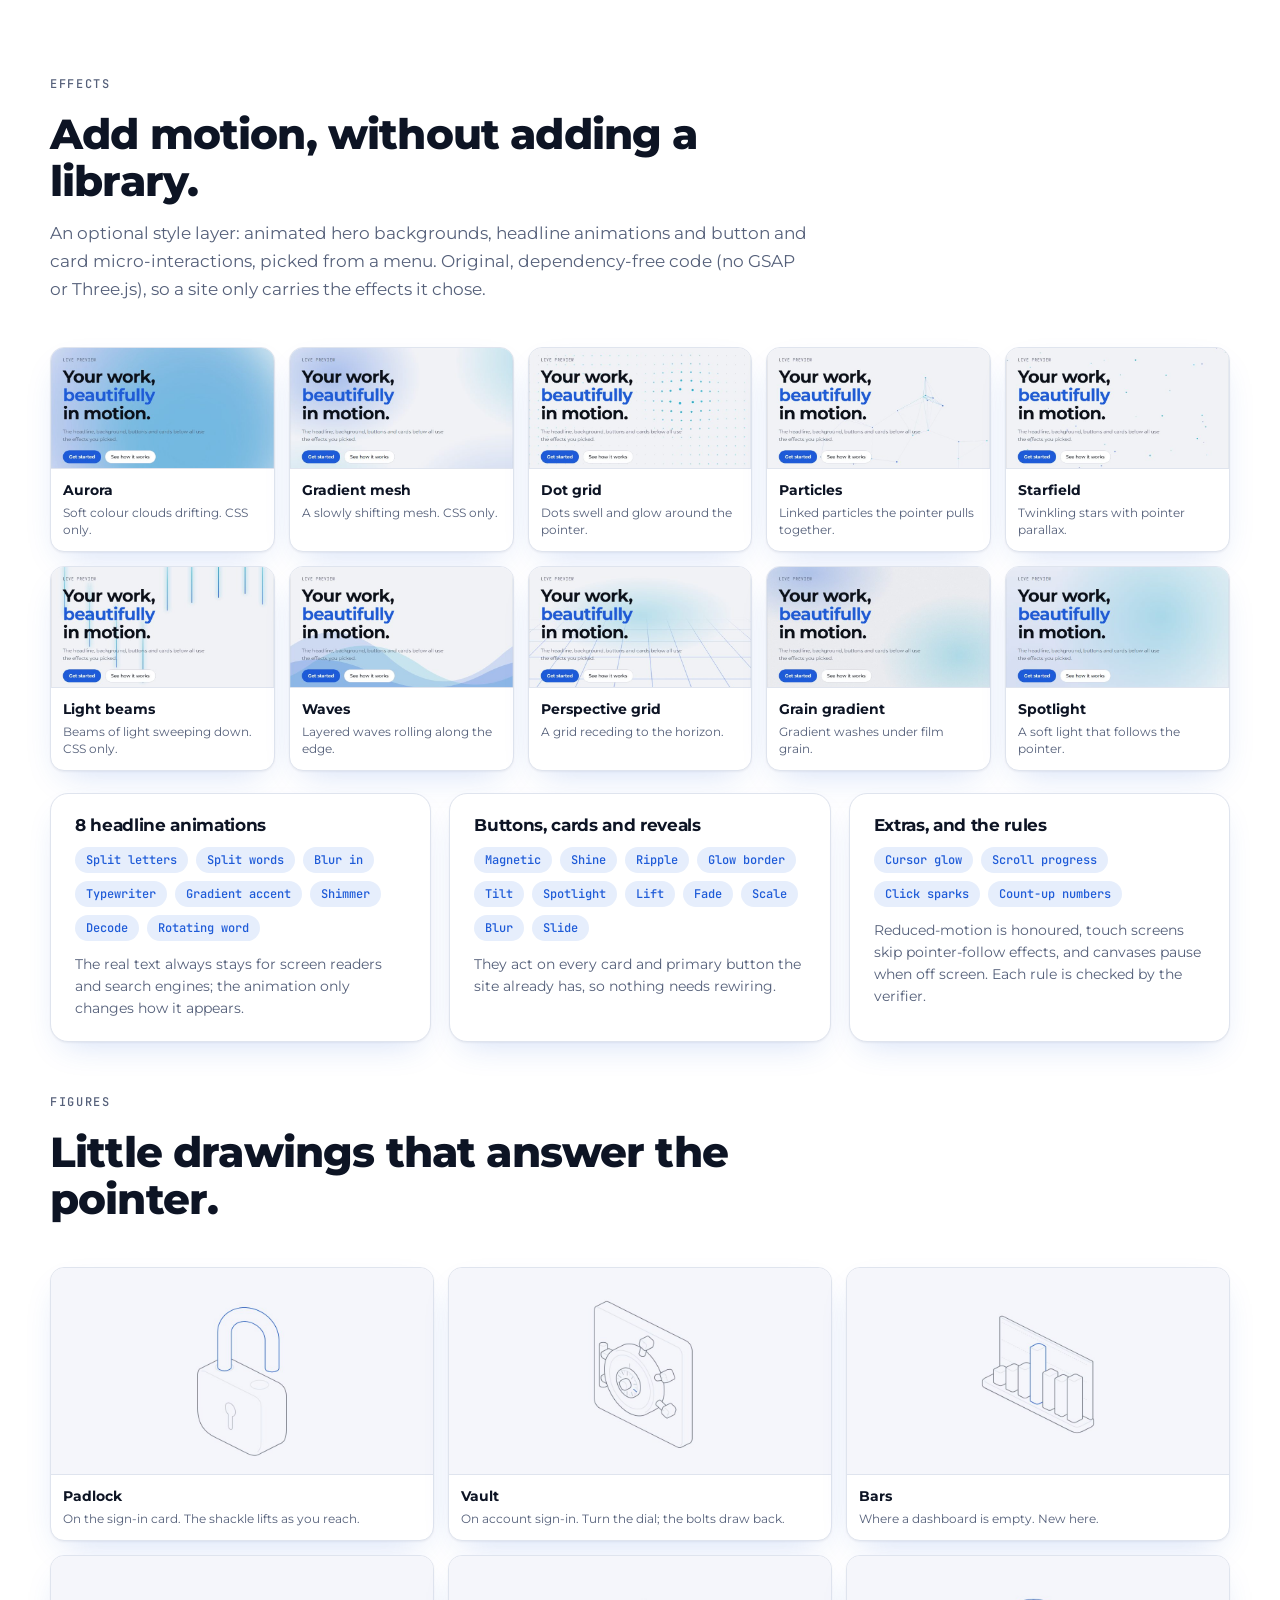
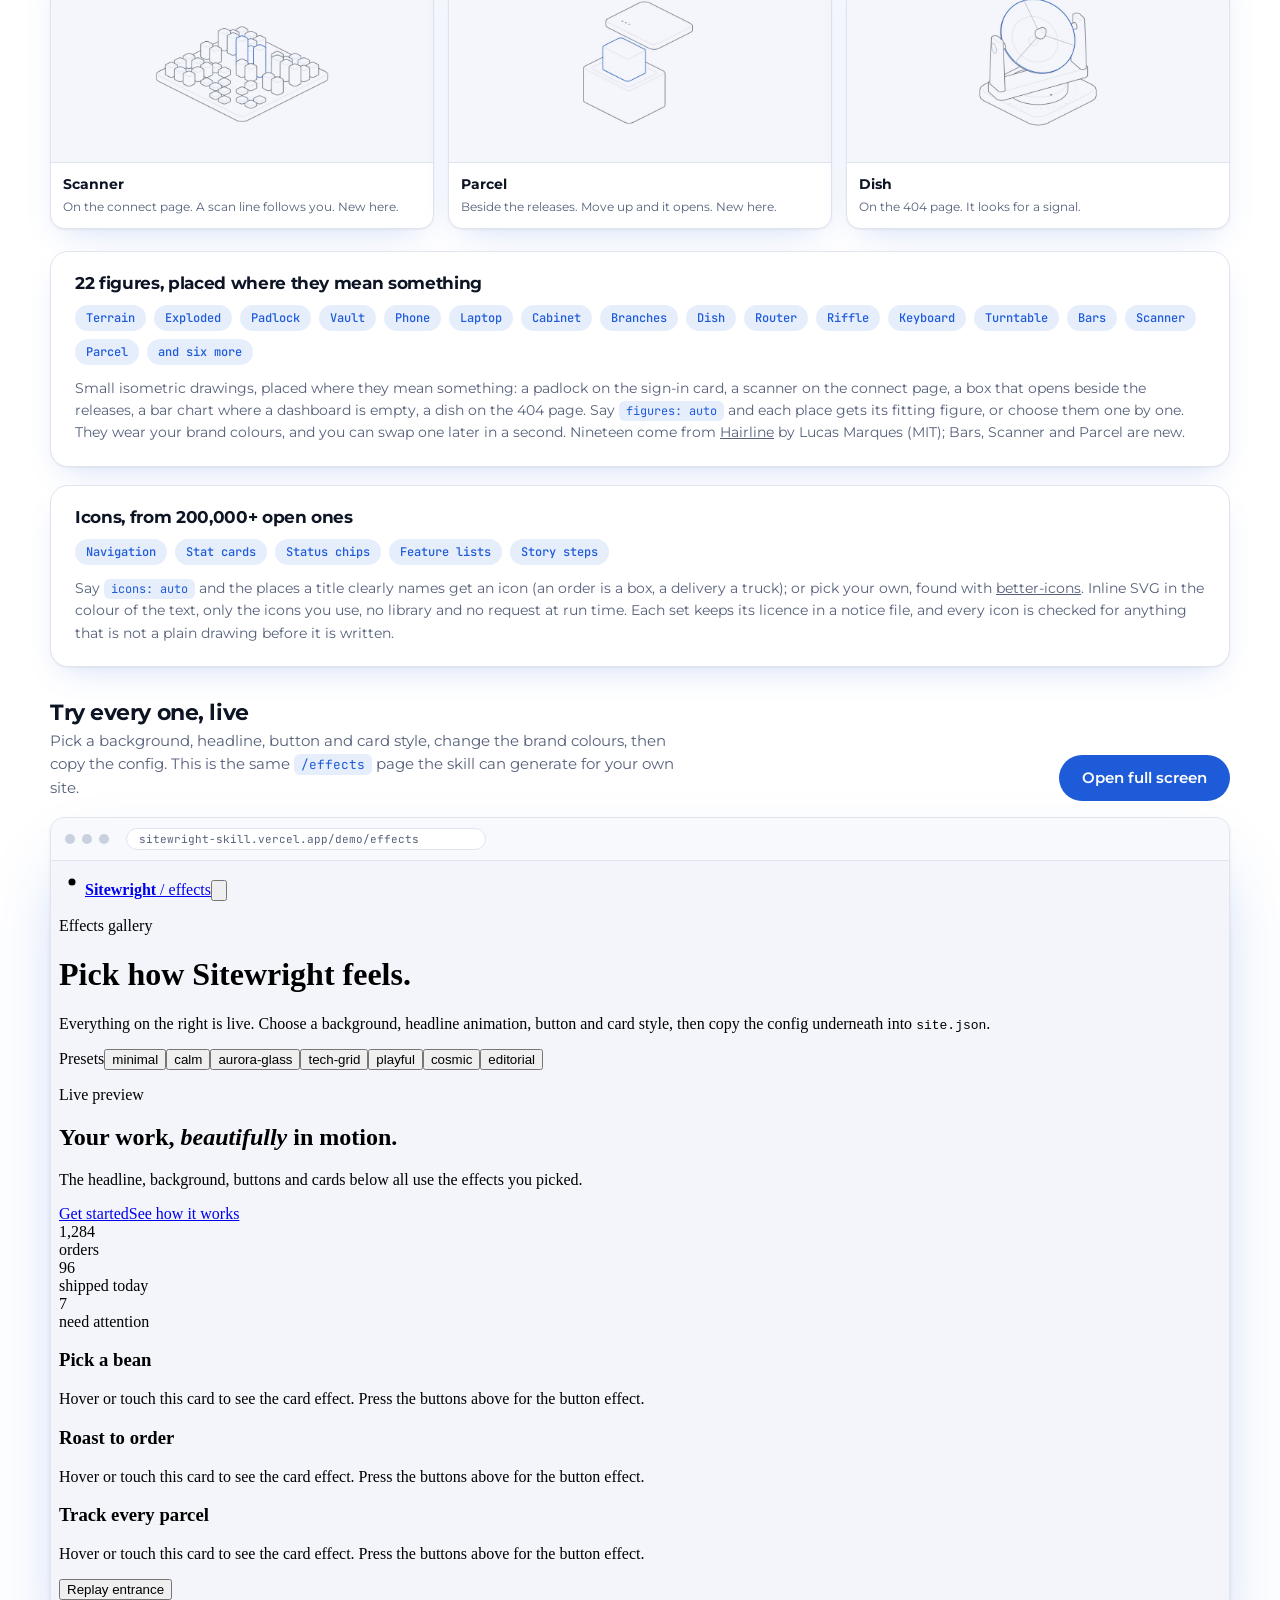
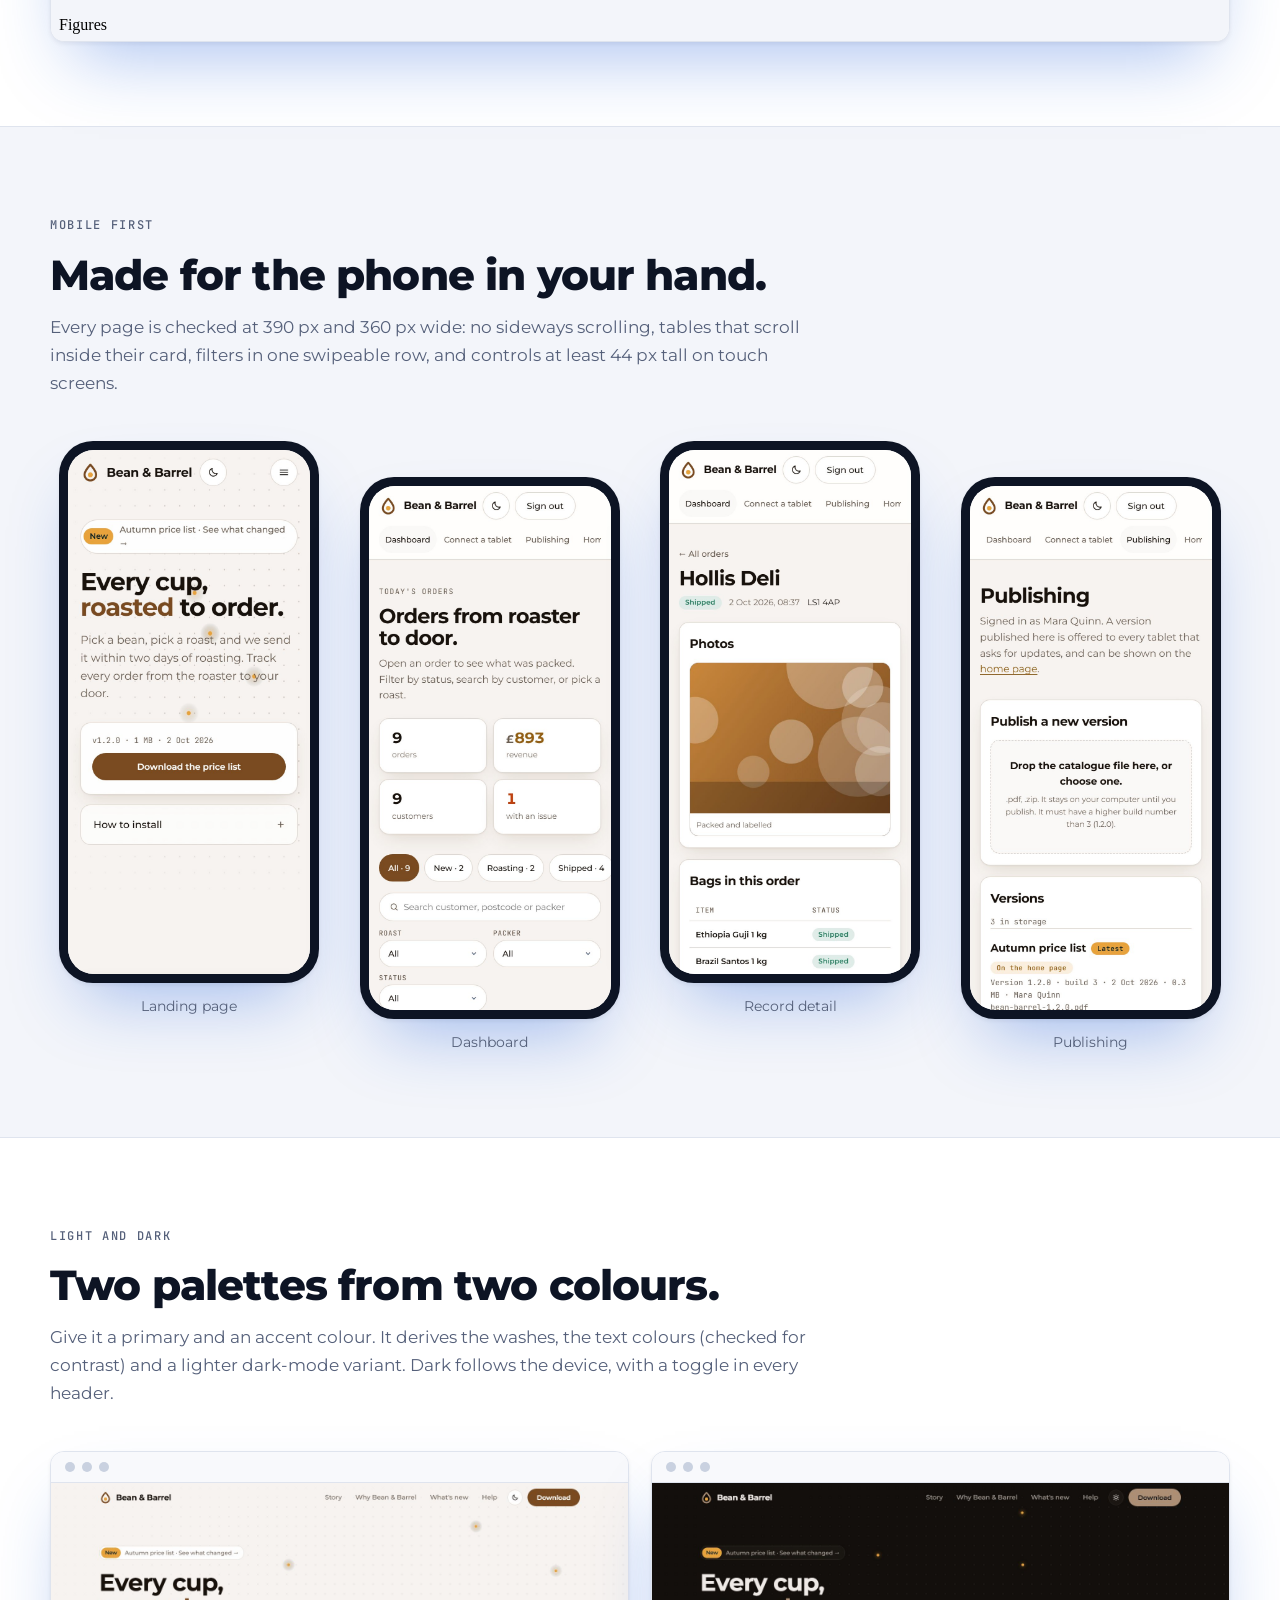
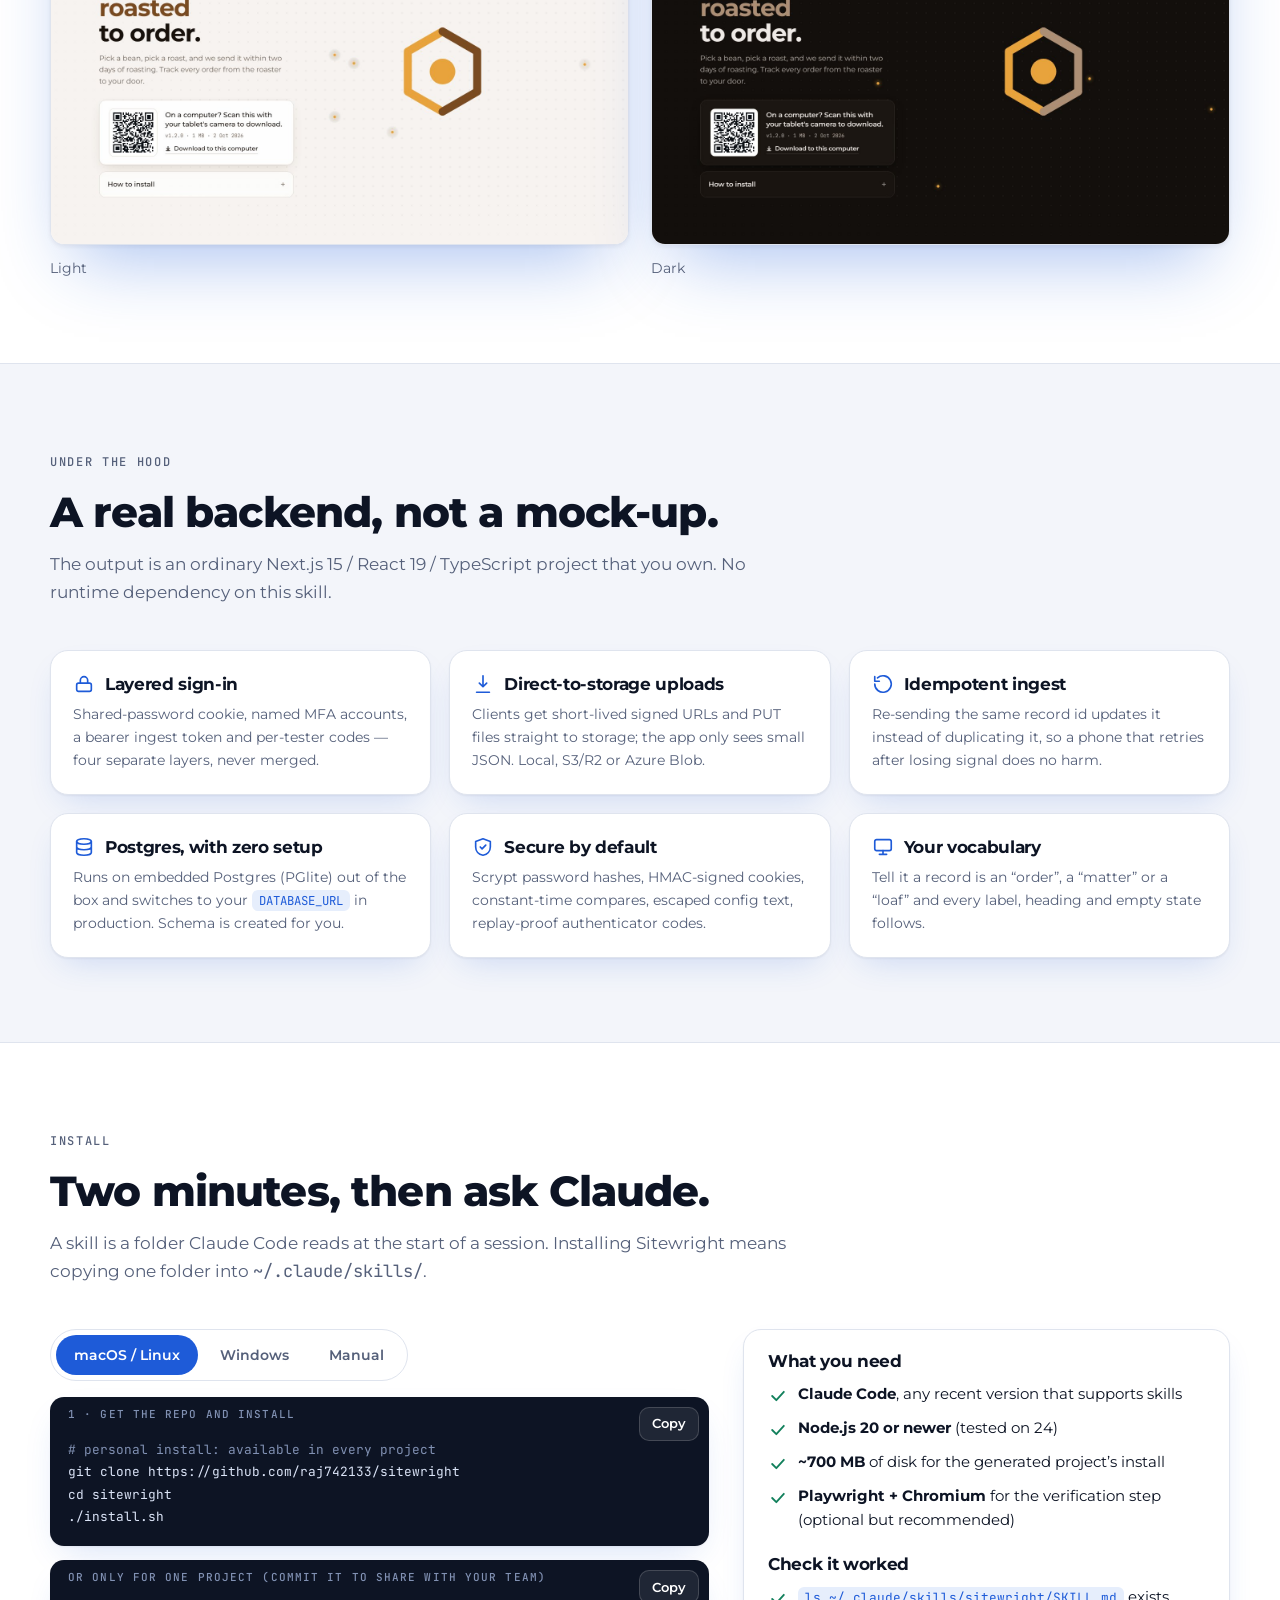
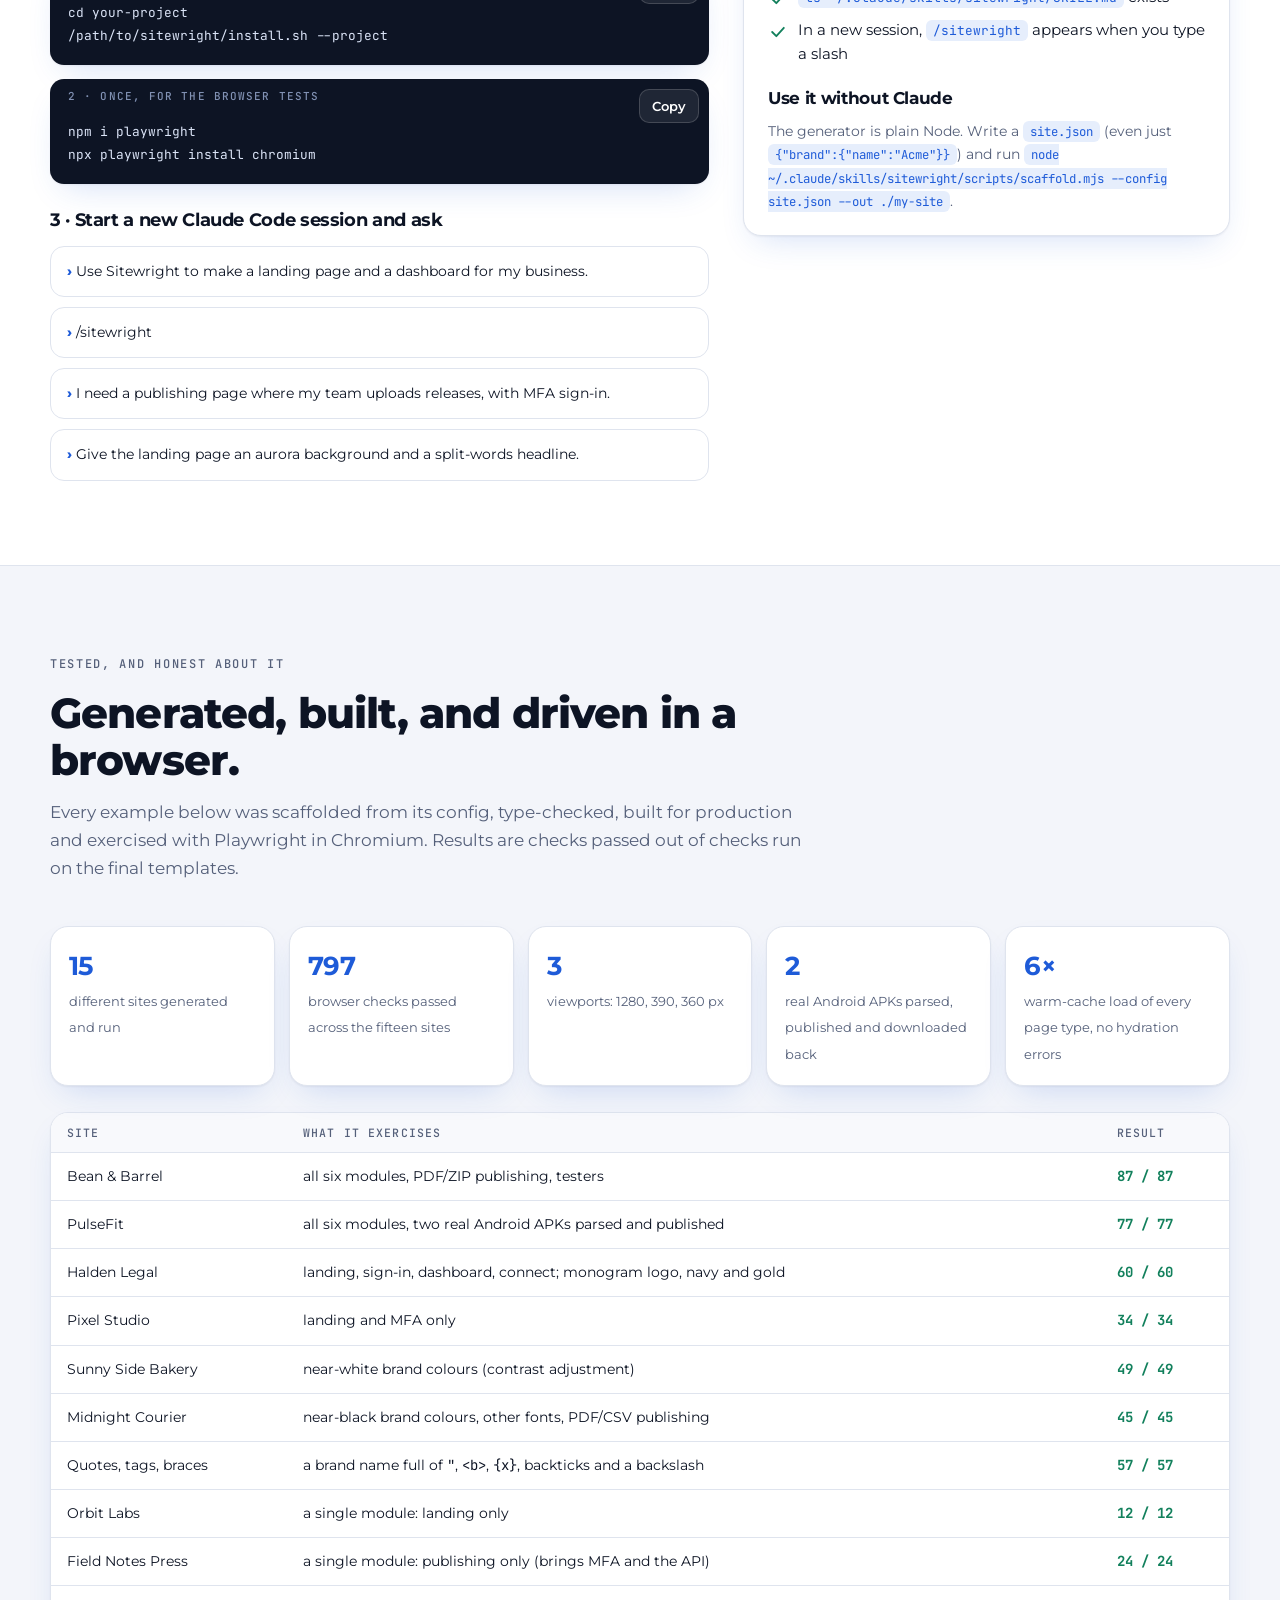
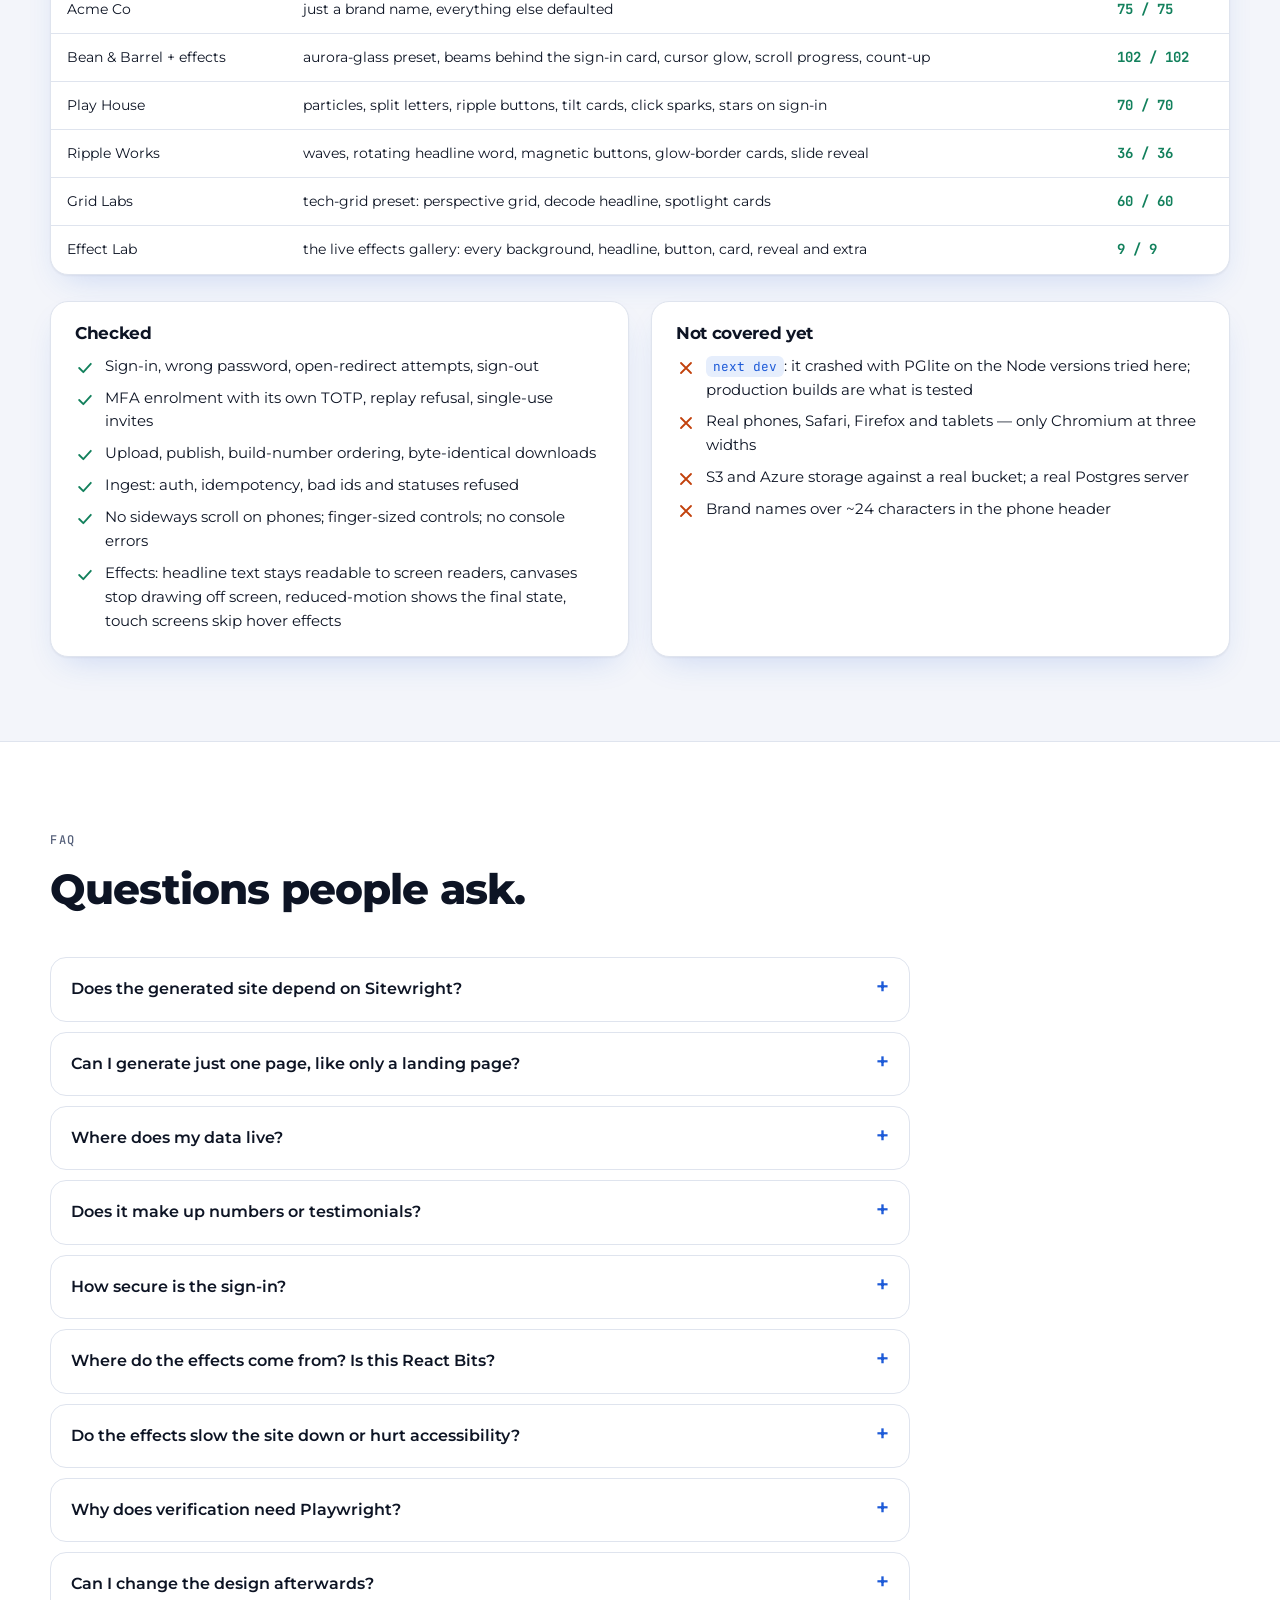
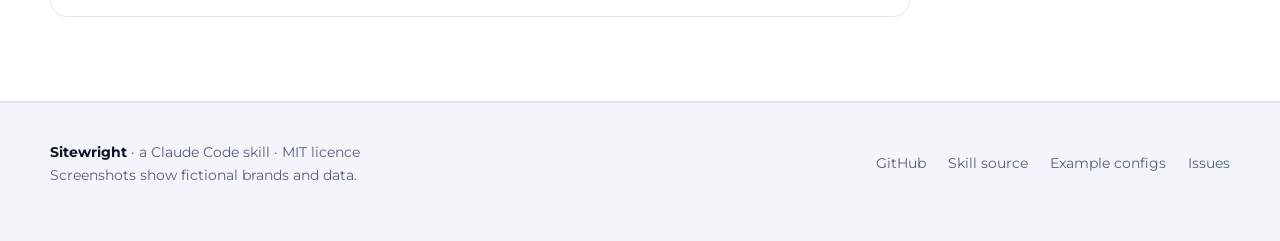
==== commit 139bb3d7: "Add icons: 200,000+ open icons in navigation, stat cards, status chips, features and story steps Ico" ====
--- a/site/index.html
+++ b/site/index.html
@@ -298,6 +298,9 @@
       <div class="req reveal"><h3>22 figures, placed where they mean something</h3>
         <div class="fx-chips"><span>Terrain</span><span>Exploded</span><span>Padlock</span><span>Vault</span><span>Phone</span><span>Laptop</span><span>Cabinet</span><span>Branches</span><span>Dish</span><span>Router</span><span>Riffle</span><span>Keyboard</span><span>Turntable</span><span>Bars</span><span>Scanner</span><span>Parcel</span><span>and six more</span></div>
         <p class="muted" style="font-size:13.5px;margin-top:12px">Small isometric drawings, placed where they mean something: a padlock on the sign-in card, a scanner on the connect page, a box that opens beside the releases, a bar chart where a dashboard is empty, a dish on the 404 page. Say <code>figures: auto</code> and each place gets its fitting figure, or choose them one by one. They wear your brand colours, and you can swap one later in a second. Nineteen come from <a href="https://github.com/lucasmarkes/hairline" rel="noopener">Hairline</a> by Lucas Marques (MIT); Bars, Scanner and Parcel are new.</p></div>
+      <div class="req reveal"><h3>Icons, from 200,000+ open ones</h3>
+        <div class="fx-chips"><span>Navigation</span><span>Stat cards</span><span>Status chips</span><span>Feature lists</span><span>Story steps</span></div>
+        <p class="muted" style="font-size:13.5px;margin-top:12px">Say <code>icons: auto</code> and the places a title clearly names get an icon (an order is a box, a delivery a truck); or pick your own, found with <a href="https://github.com/better-auth/better-icons" rel="noopener">better-icons</a>. Inline SVG in the colour of the text, only the icons you use, no library and no request at run time. Each set keeps its licence in a notice file, and every icon is checked for anything that is not a plain drawing before it is written.</p></div>
     </div>
 
     <div class="fx-live reveal">
@@ -494,7 +497,7 @@
       <details class="reveal"><summary>Where does my data live?</summary><p>In your own database and storage. In development it is an embedded Postgres in a folder inside the project plus local files. For production you point <code>DATABASE_URL</code> at Postgres and choose local, S3/R2 or Azure Blob storage.</p></details>
       <details class="reveal"><summary>Does it make up numbers or testimonials?</summary><p>No. Sections that need facts (proof numbers, feature lists, compatibility) are off until you give real content. The demo screenshots here use clearly fictional data.</p></details>
       <details class="reveal"><summary>How secure is the sign-in?</summary><p>It follows common practice: scrypt hashes, signed cookies, authenticator codes that cannot be reused, lockout after repeated failures. It has not had an independent security audit, so review it before putting anything sensitive behind it.</p></details>
-      <details class="reveal"><summary>Where do the effects come from? Is this React Bits?</summary><p>No. Libraries like React Bits show what animated, copy-paste components can do, but their licence (MIT with the Commons Clause) does not allow redistributing them inside another package. These effects are written fresh for this kit, need no animation library, and are MIT licensed like the rest. The line figures are the exception: nineteen of them are <a href="https://github.com/lucasmarkes/hairline" rel="noopener">Hairline</a> by Lucas Marques, also MIT, included with its licence notice; three more are new here.</p></details>
+      <details class="reveal"><summary>Where do the effects come from? Is this React Bits?</summary><p>No. Libraries like React Bits show what animated, copy-paste components can do, but their licence (MIT with the Commons Clause) does not allow redistributing them inside another package. These effects are written fresh for this kit, need no animation library, and are MIT licensed like the rest. The line figures are the exception: nineteen of them are <a href="https://github.com/lucasmarkes/hairline" rel="noopener">Hairline</a> by Lucas Marques, also MIT, included with its licence notice; three more are new here. Icons come from the open sets behind Iconify, found with <a href="https://github.com/better-auth/better-icons" rel="noopener">better-icons</a> (MIT), each under its own licence, which the generated site records.</p></details>
       <details class="reveal"><summary>Do the effects slow the site down or hurt accessibility?</summary><p>They are built to avoid both: canvases pause off screen and in background tabs, pixel density is capped, pointer-follow effects are skipped on touch screens, and <code>prefers-reduced-motion</code> shows the final state at once. Headline animations keep the real text for screen readers. The verifier measures the pausing and checks the text.</p></details>
       <details class="reveal"><summary>Why does verification need Playwright?</summary><p>Because a page that builds is not necessarily a page that works. The verifier signs in, enrols an authenticator, publishes a file and filters a list in a real browser, at phone width, and reports exactly what failed.</p></details>
       <details class="reveal"><summary>Can I change the design afterwards?</summary><p>Yes. The colours are CSS variables at the top of <code>globals.css</code>, the logo is one file, and everything else is ordinary React you can edit. Re-running the generator into a fresh folder gives you a clean baseline to compare against.</p></details>
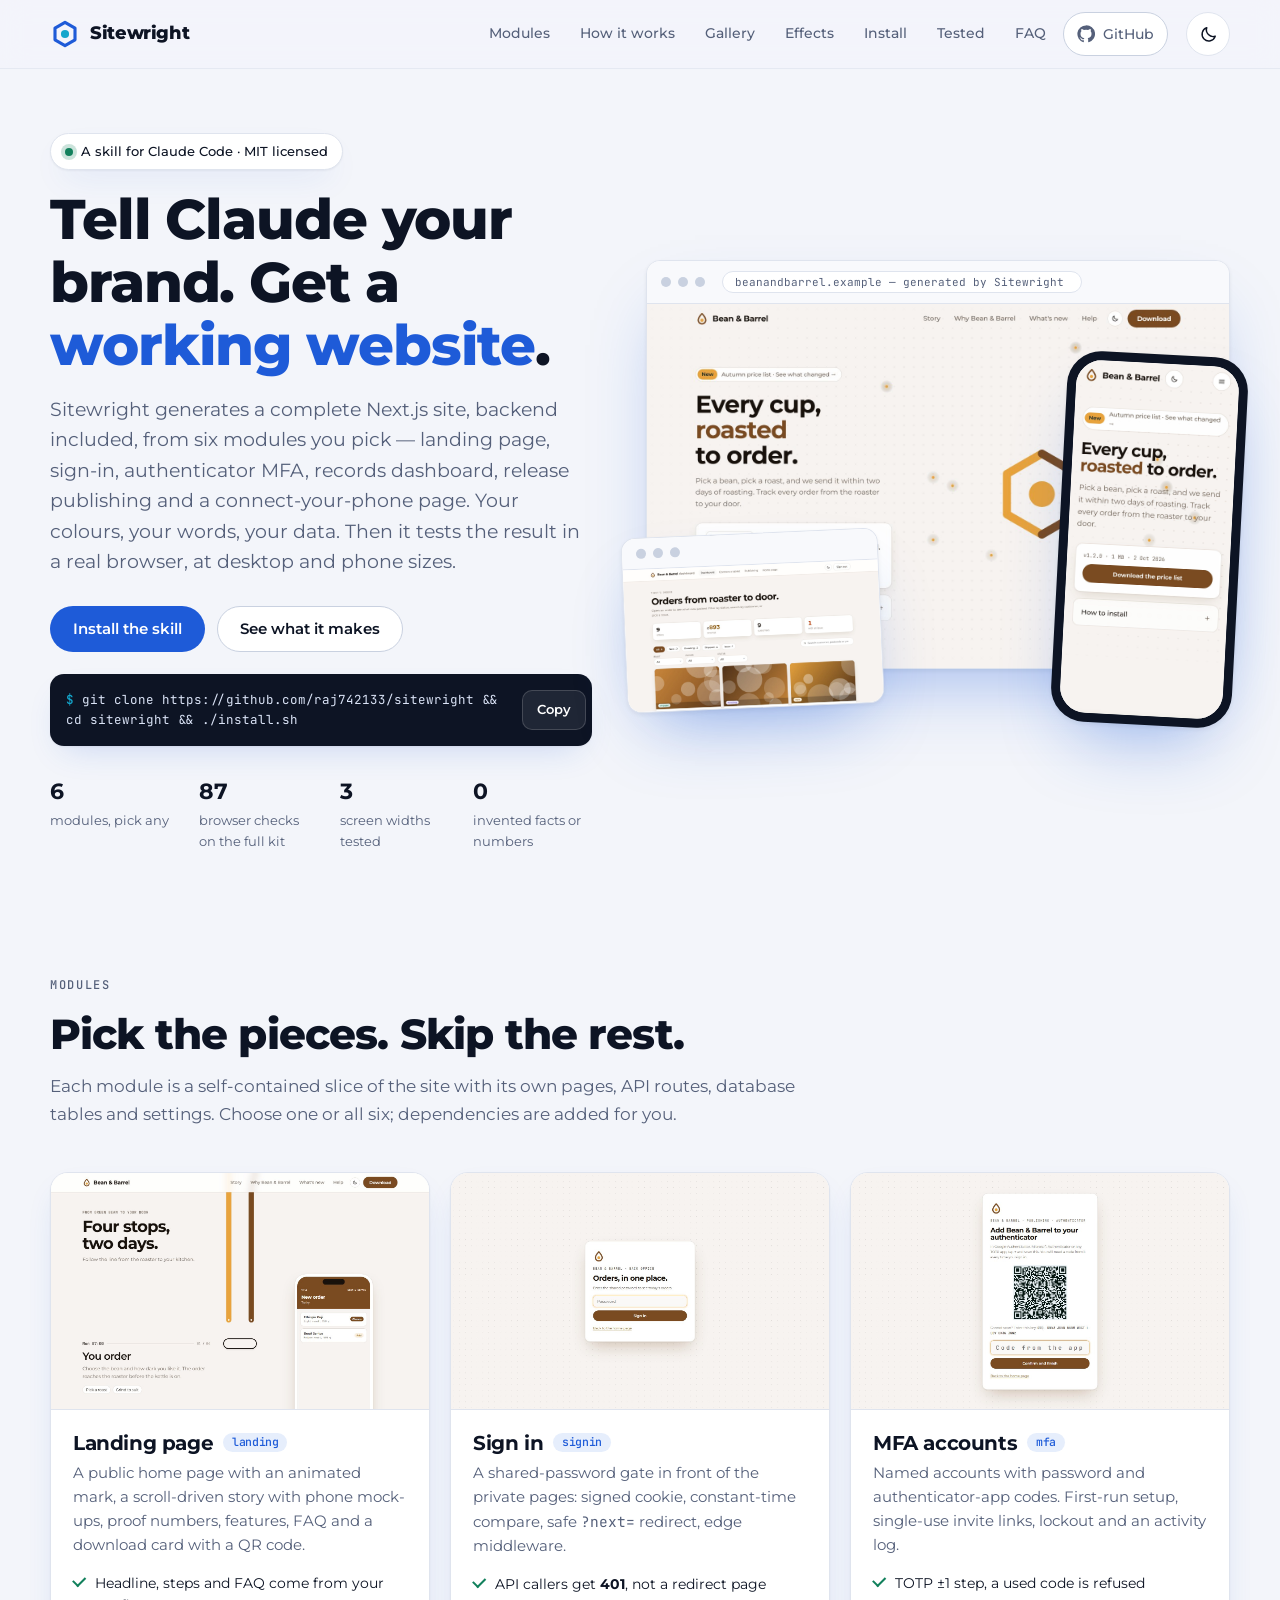
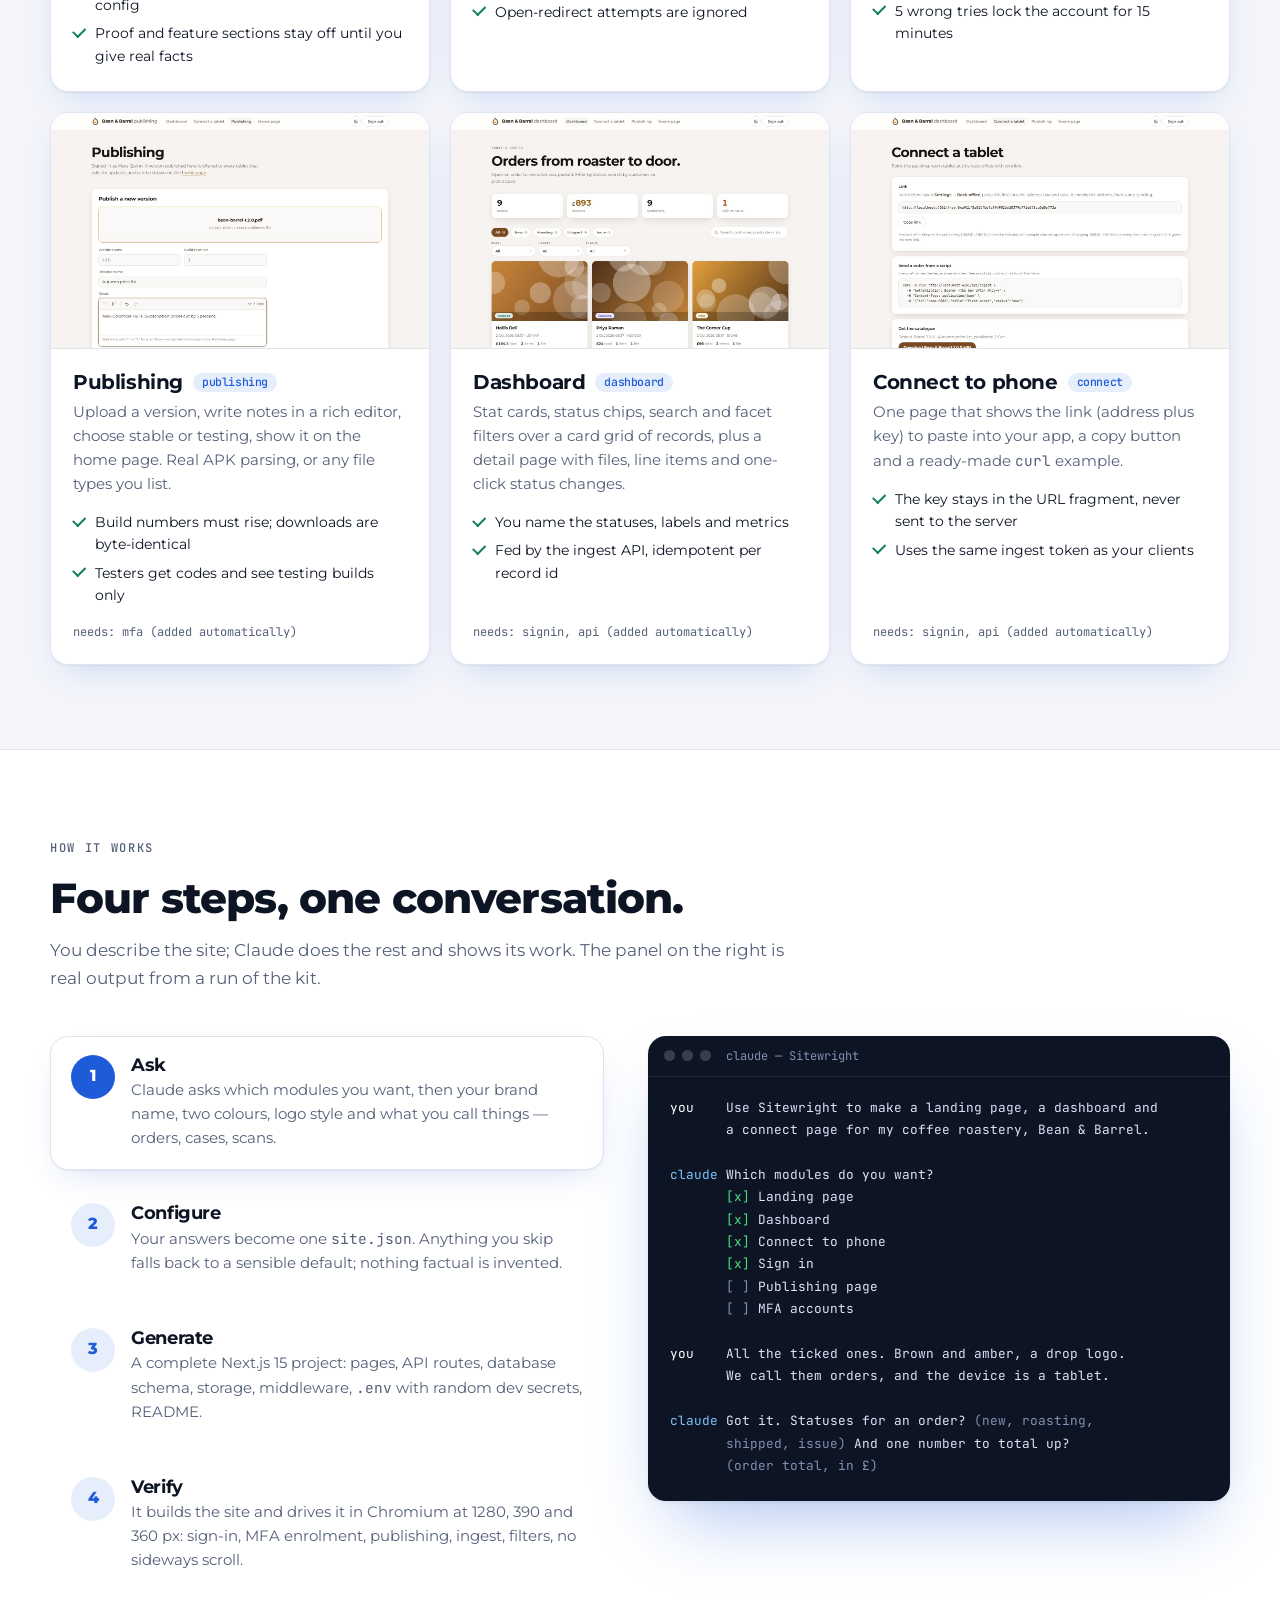
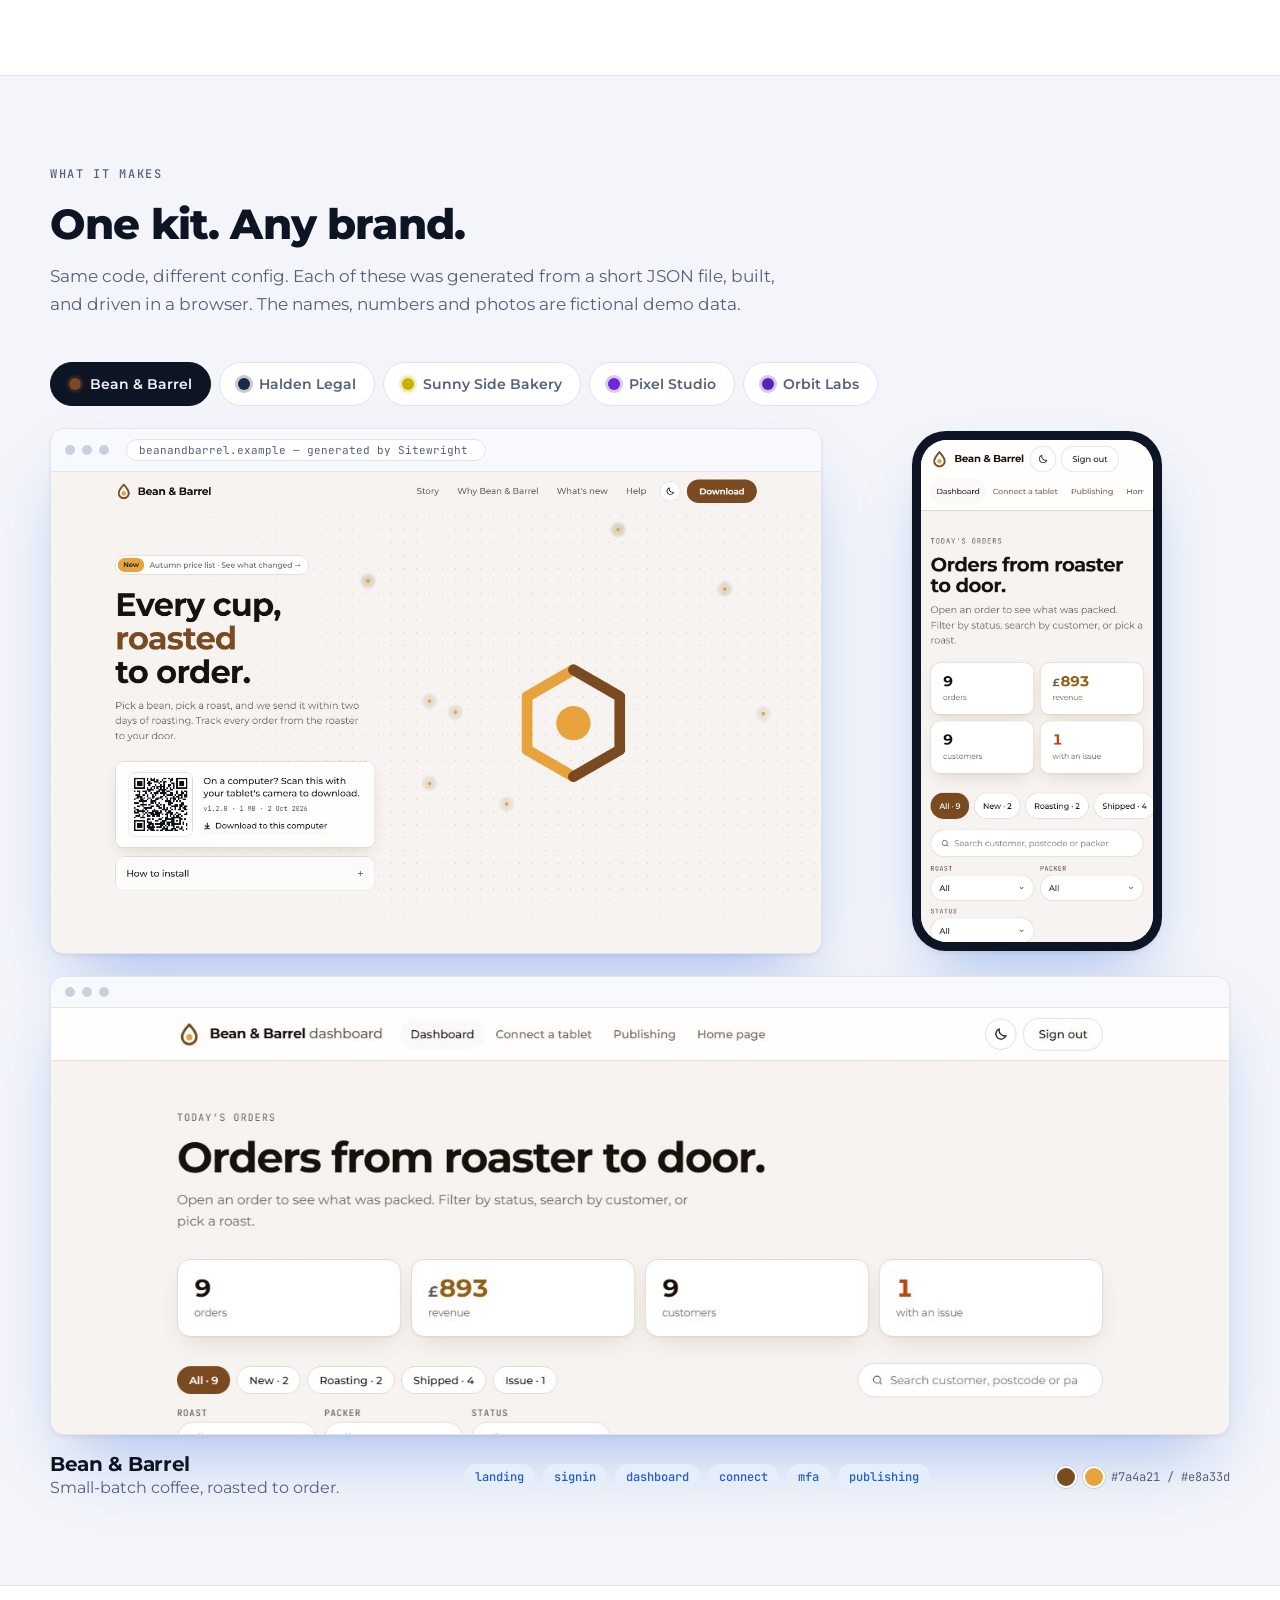
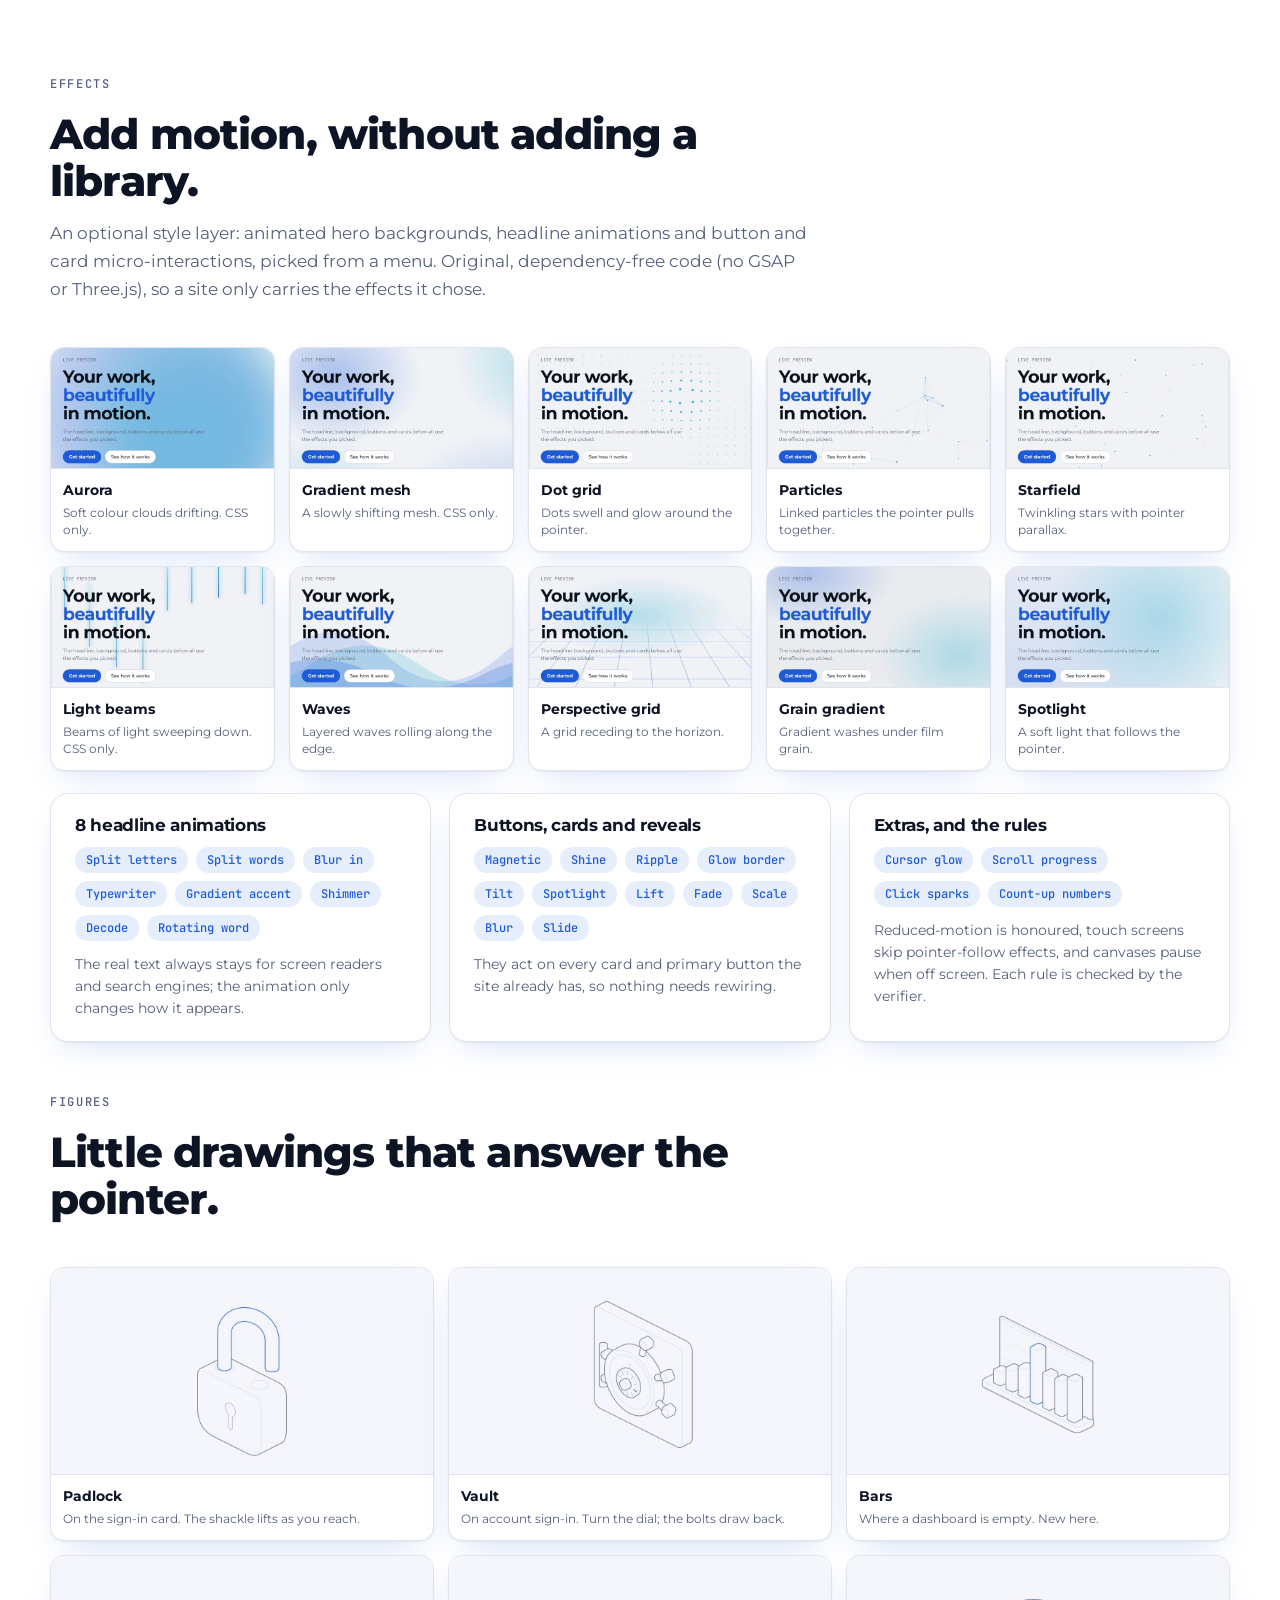
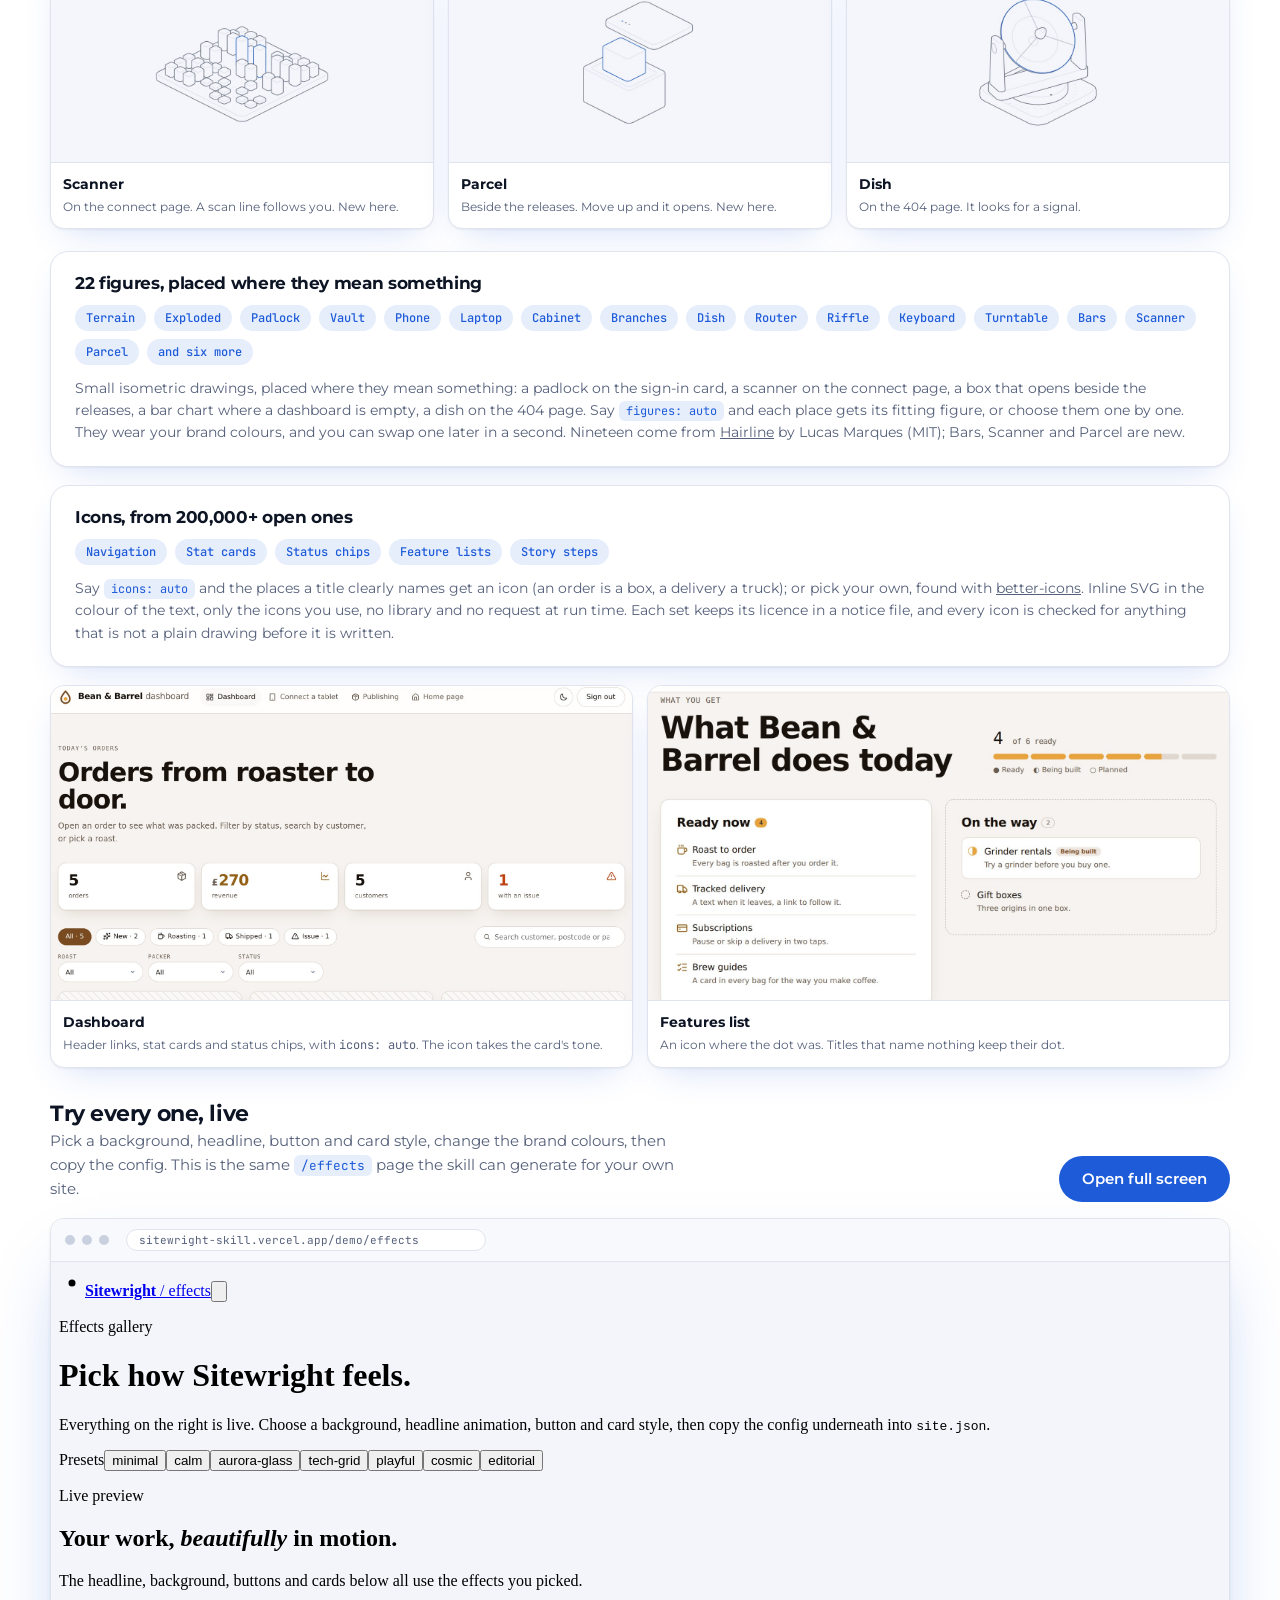
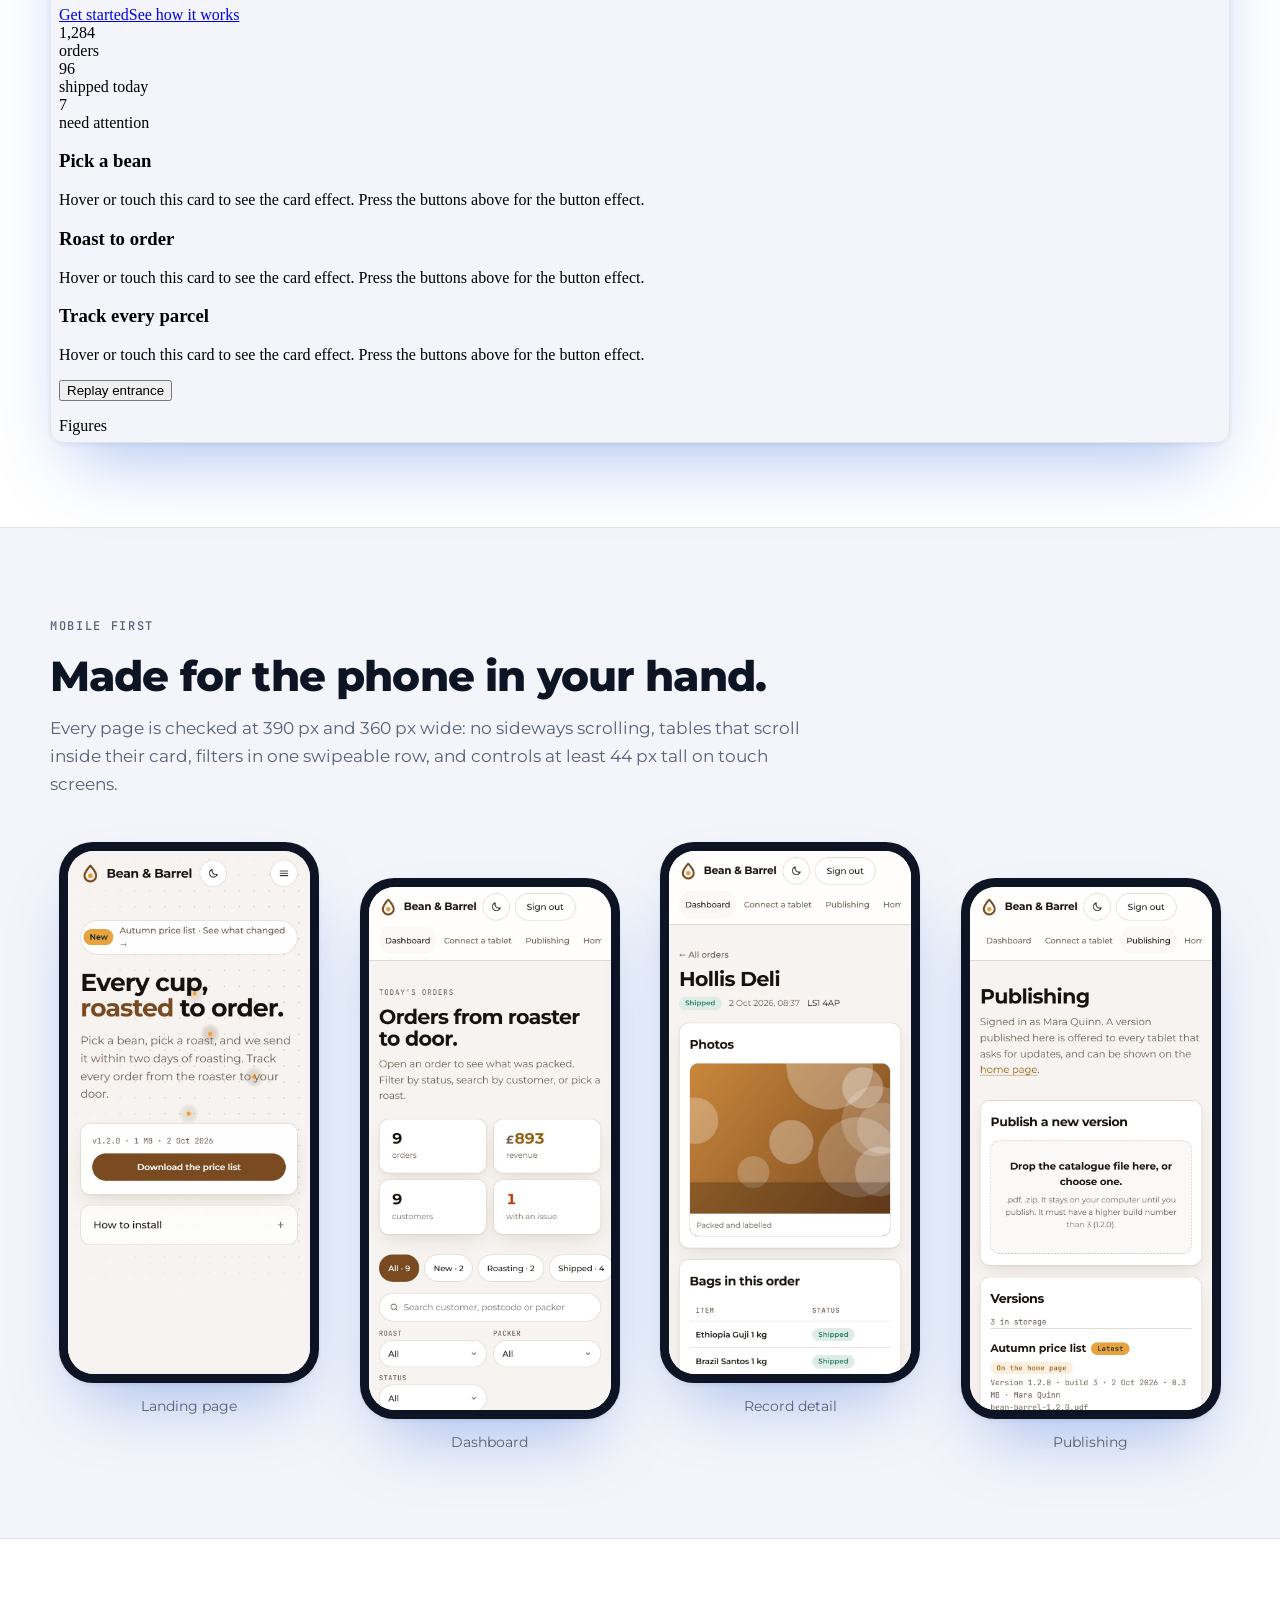
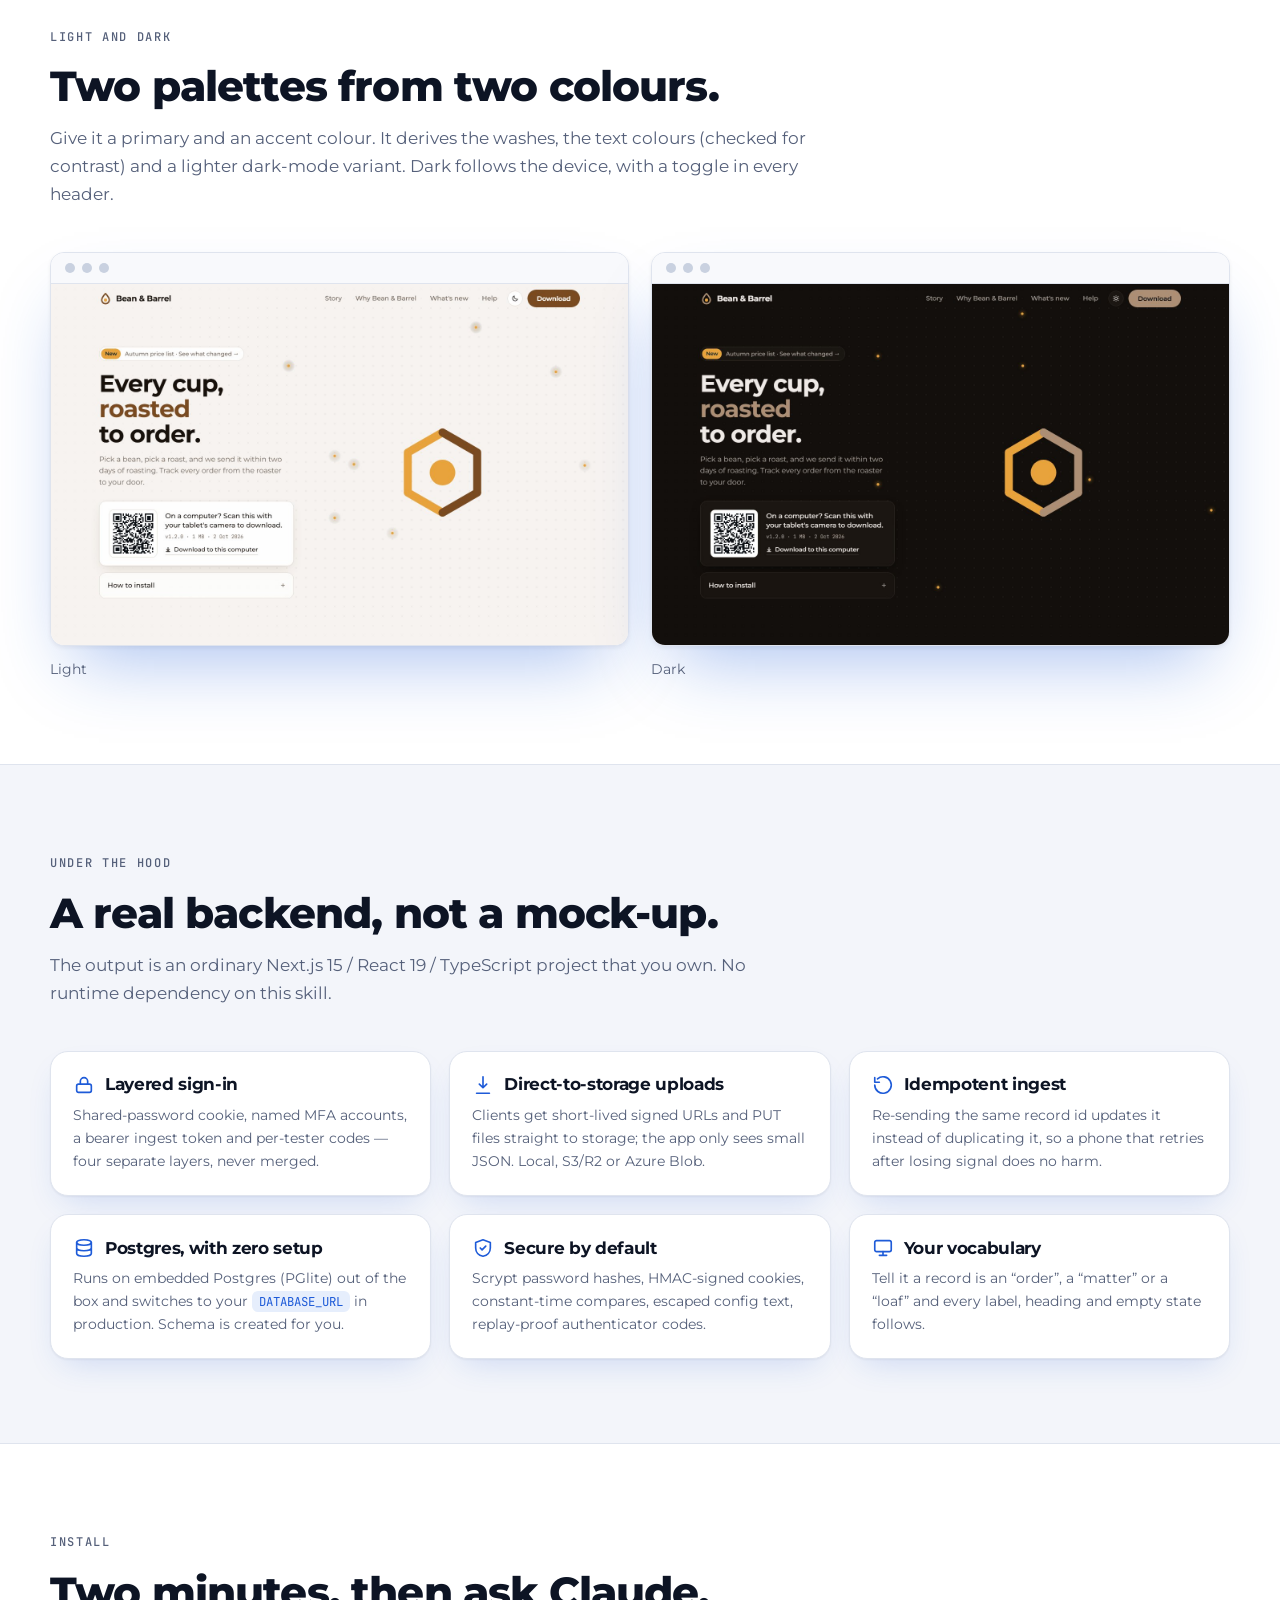
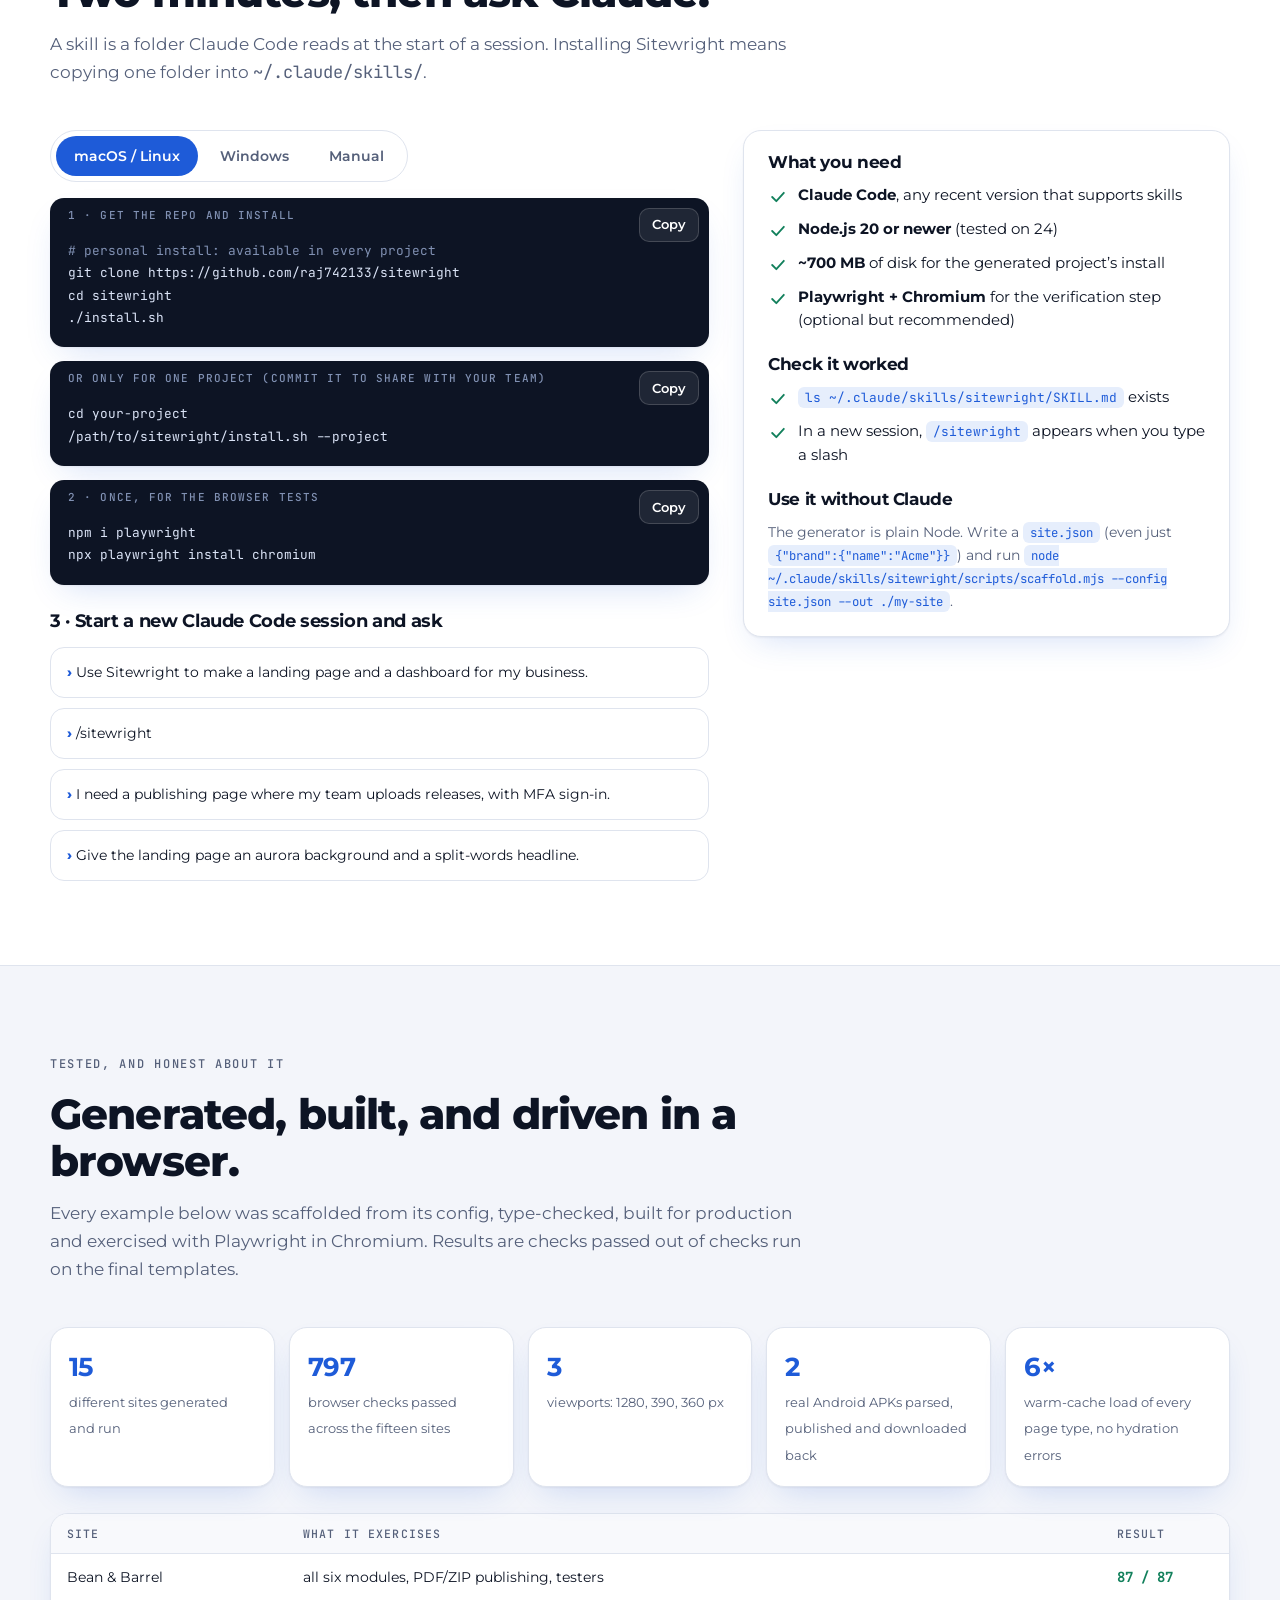
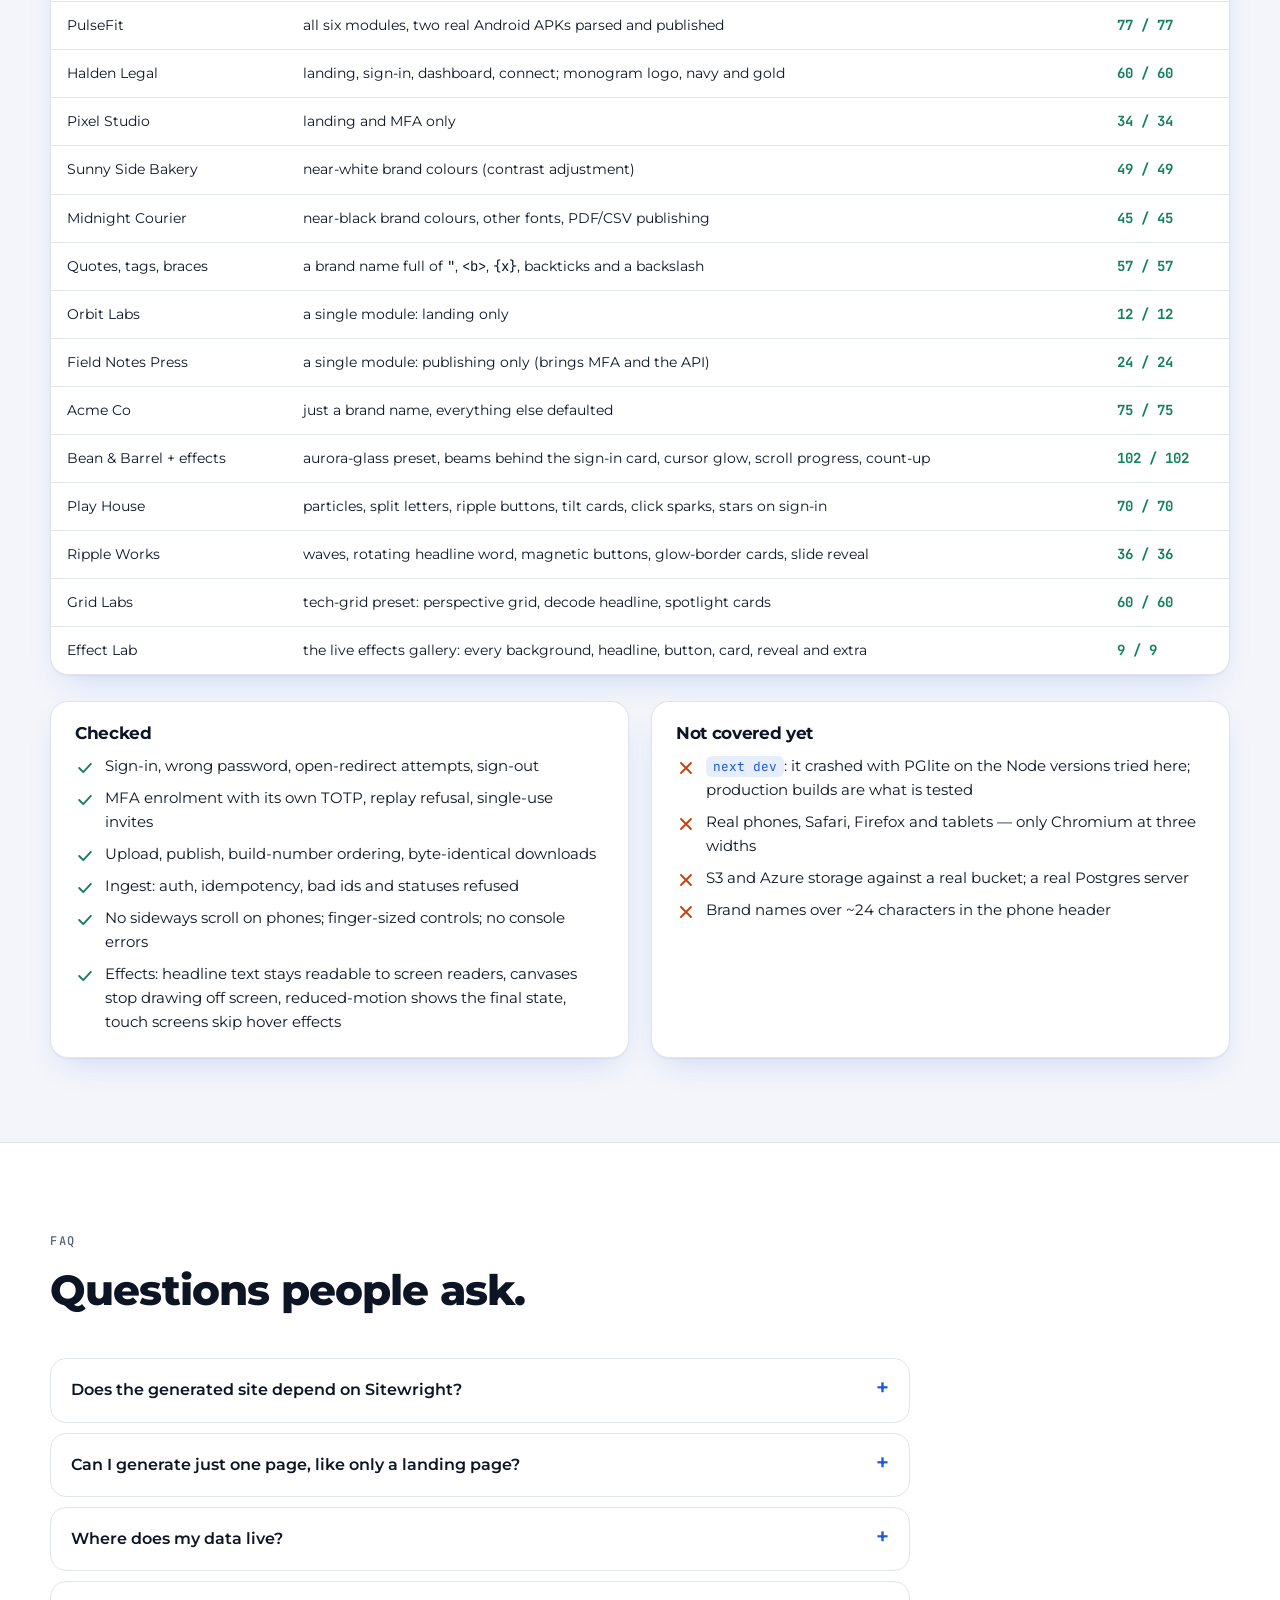
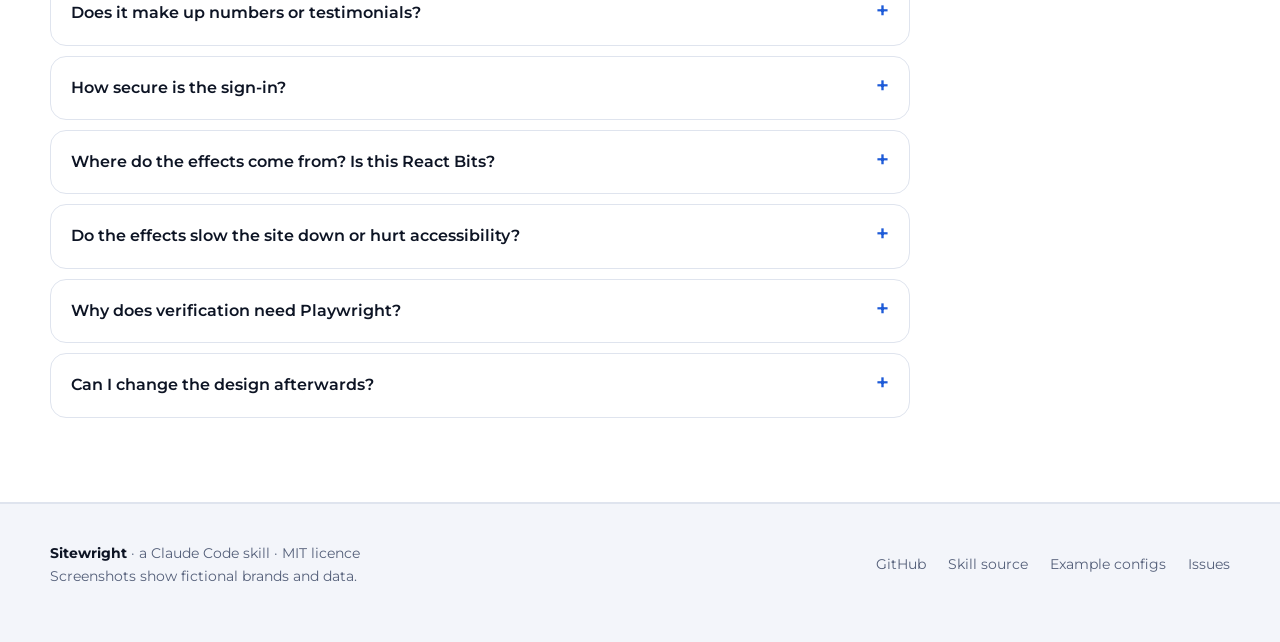
==== commit 33265f18: "Website: show icons with real screenshots of a generated dashboard and features list The Icons block" ====
--- a/site/index.html
+++ b/site/index.html
@@ -303,6 +303,11 @@
         <p class="muted" style="font-size:13.5px;margin-top:12px">Say <code>icons: auto</code> and the places a title clearly names get an icon (an order is a box, a delivery a truck); or pick your own, found with <a href="https://github.com/better-auth/better-icons" rel="noopener">better-icons</a>. Inline SVG in the colour of the text, only the icons you use, no library and no request at run time. Each set keeps its licence in a notice file, and every icon is checked for anything that is not a plain drawing before it is written.</p></div>
     </div>
 
+    <div class="fx-tiles two">
+      <figure class="fig-tile reveal"><img src="assets/ic/icons-dashboard.jpg" width="1740" height="945" alt="A generated orders dashboard with an icon on each header link, each stat card and each status filter chip" loading="lazy"><figcaption><b>Dashboard</b><span>Header links, stat cards and status chips, with <code>icons: auto</code>. The icon takes the card's tone.</span></figcaption></figure>
+      <figure class="fig-tile reveal"><img src="assets/ic/icons-features.jpg" width="1560" height="848" alt="A generated features list where each ready feature has an icon in place of the usual dot" loading="lazy"><figcaption><b>Features list</b><span>An icon where the dot was. Titles that name nothing keep their dot.</span></figcaption></figure>
+    </div>
+
     <div class="fx-live reveal">
       <div class="fx-live-head"><div><h3>Try every one, live</h3><p class="muted">Pick a background, headline, button and card style, change the brand colours, then copy the config. This is the same <code>/effects</code> page the skill can generate for your own site.</p></div>
         <a class="btn primary" href="demo/effects/" rel="noopener">Open full screen</a></div>
--- a/site/style.css
+++ b/site/style.css
@@ -285,6 +285,7 @@
 .fx-tile b, .fig-tile b { font-size: 14px; }
 .fx-tile span, .fig-tile span { font-size: 12px; color: var(--muted); line-height: 1.45; }
 .fx-tiles.three { grid-template-columns: repeat(3, minmax(0, 1fr)); margin-top: 22px; }
+.fx-tiles.two { grid-template-columns: repeat(2, minmax(0, 1fr)); margin-top: 18px; }
 .fx-cols { display: grid; grid-template-columns: repeat(3, minmax(0, 1fr)); gap: 18px; margin-top: 22px; }
 .fx-chips { display: flex; flex-wrap: wrap; gap: 8px; }
 .fx-chips span { font: 500 12px var(--mono); padding: 5px 11px; border-radius: 999px; background: var(--primary-wash); color: var(--primary); }
@@ -295,7 +296,7 @@
 .fx-live-head code { background: var(--primary-wash); color: var(--primary); padding: 2px 7px; border-radius: 6px; font-size: .88em; }
 .fx-frame { display: block; width: 100%; height: 780px; border: 0; background: var(--surface); }
 @media (max-width: 1020px) { .fx-tiles { grid-template-columns: repeat(3, minmax(0, 1fr)); } .fx-cols { grid-template-columns: minmax(0, 1fr); } }
-@media (max-width: 640px) { .fx-tiles, .fx-tiles.three { grid-template-columns: repeat(2, minmax(0, 1fr)); gap: 10px; } .fx-tile span, .fig-tile span { display: none; } .fx-frame { height: 640px; } .fx-live-head .btn { flex: 1 1 100%; } }
+@media (max-width: 640px) { .fx-tiles.two { grid-template-columns: minmax(0, 1fr); } .fx-tiles, .fx-tiles.three { grid-template-columns: repeat(2, minmax(0, 1fr)); gap: 10px; } .fx-tile span, .fig-tile span { display: none; } .fx-frame { height: 640px; } .fx-live-head .btn { flex: 1 1 100%; } }
 
 /* inline code (paths, file names) may break anywhere instead of pushing a phone-width page sideways */
 :not(pre) > code { overflow-wrap: anywhere; }
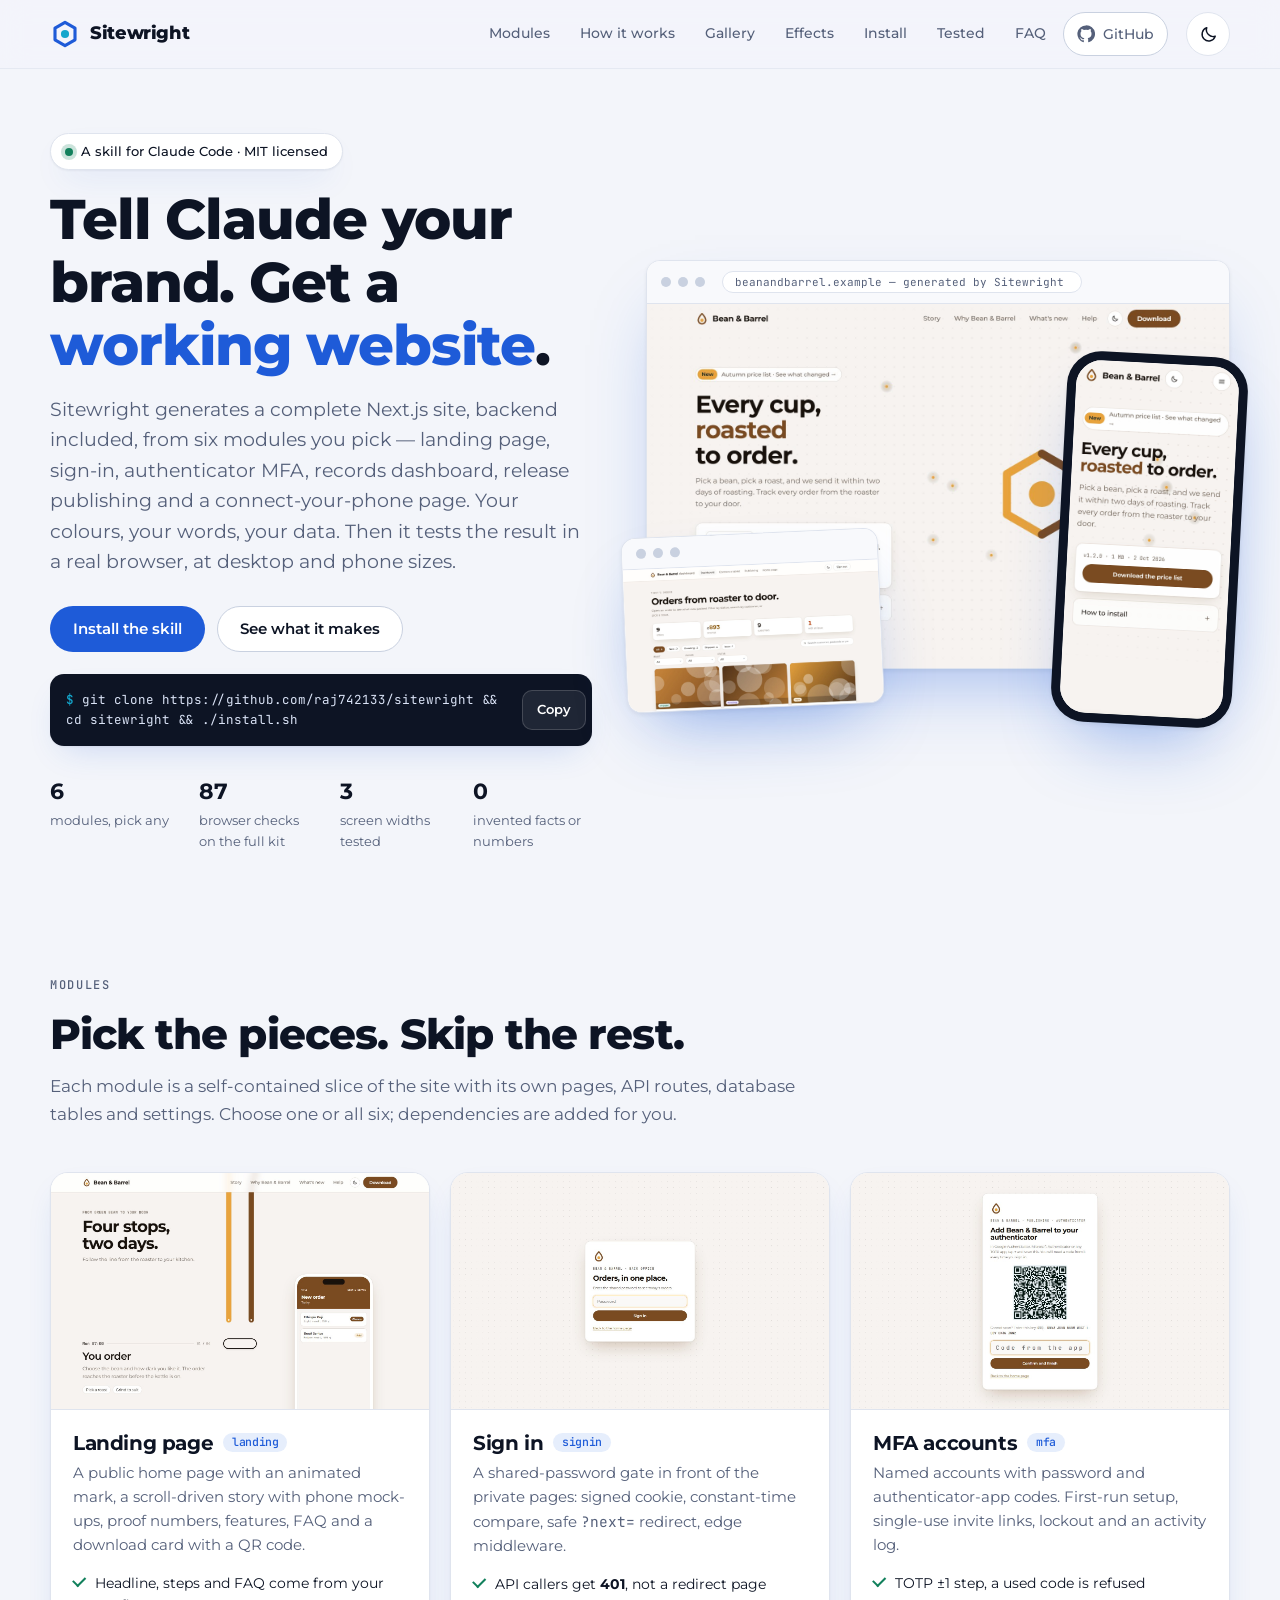
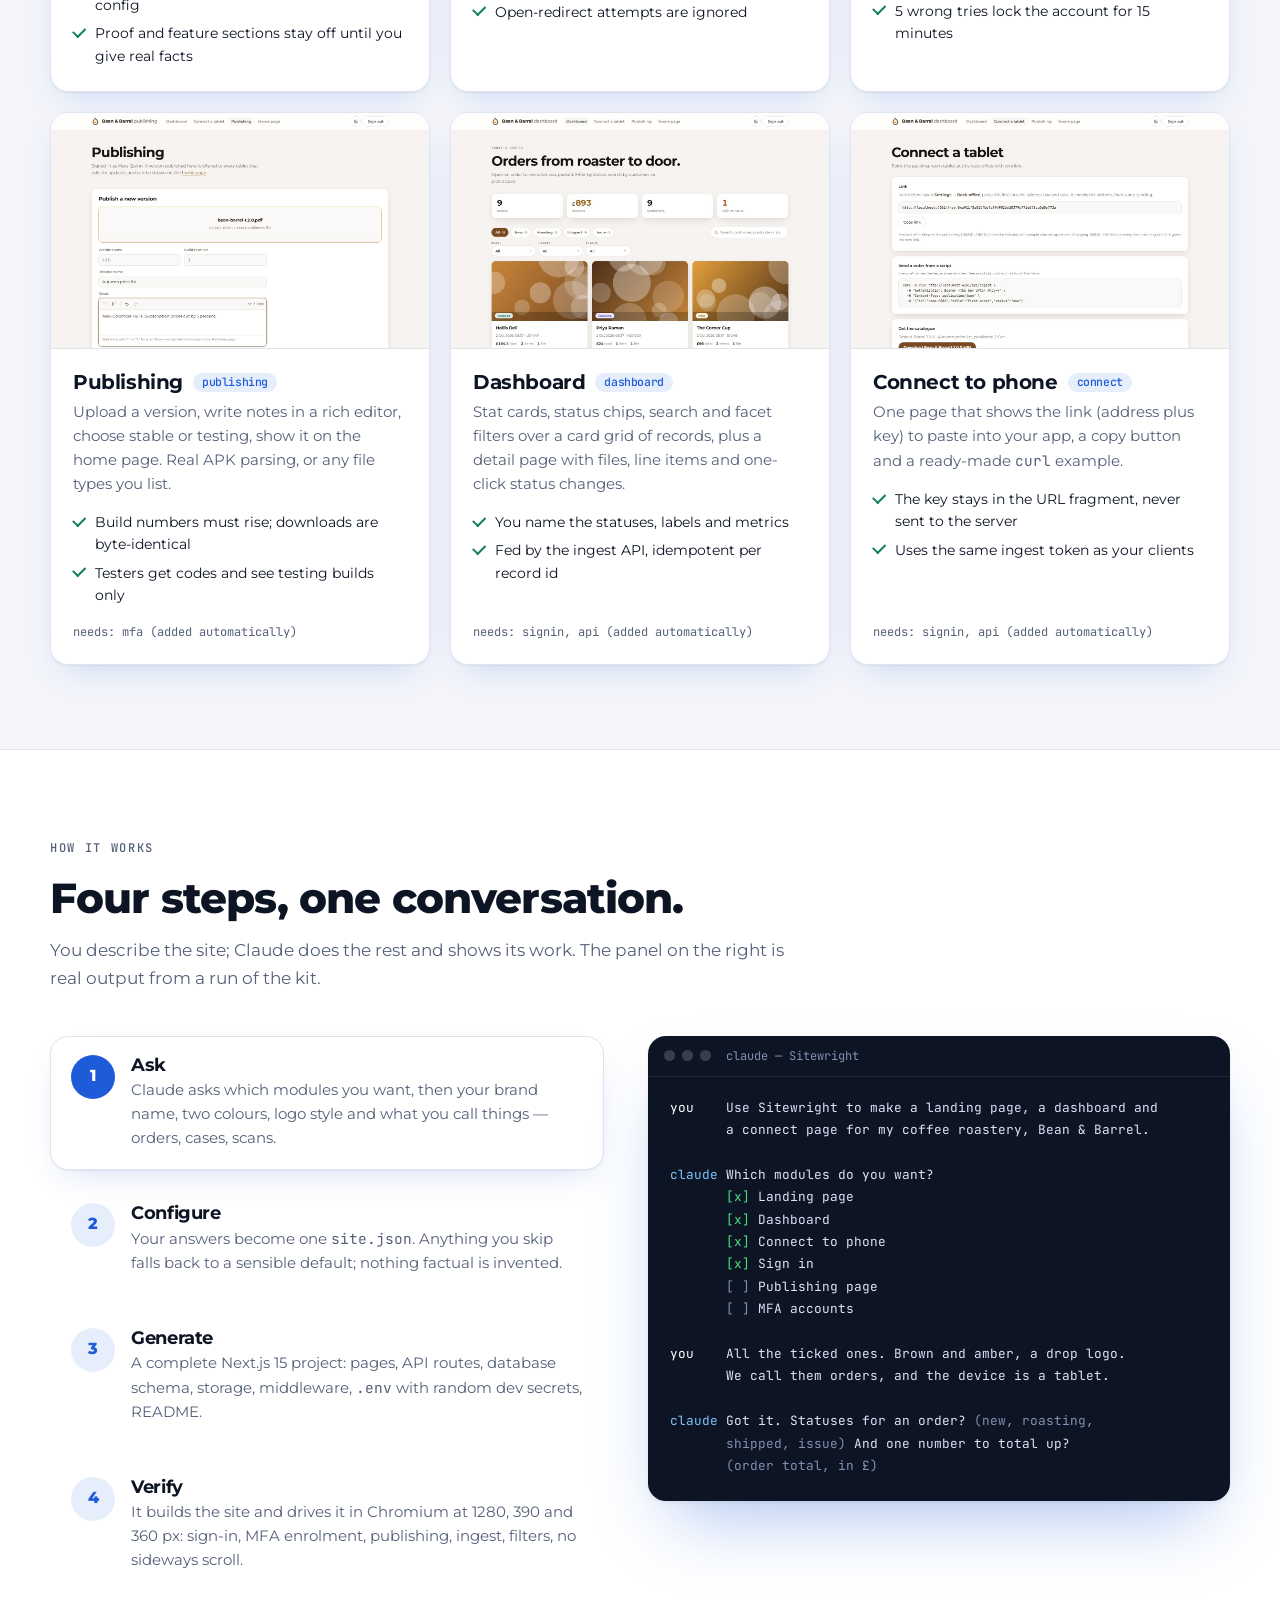
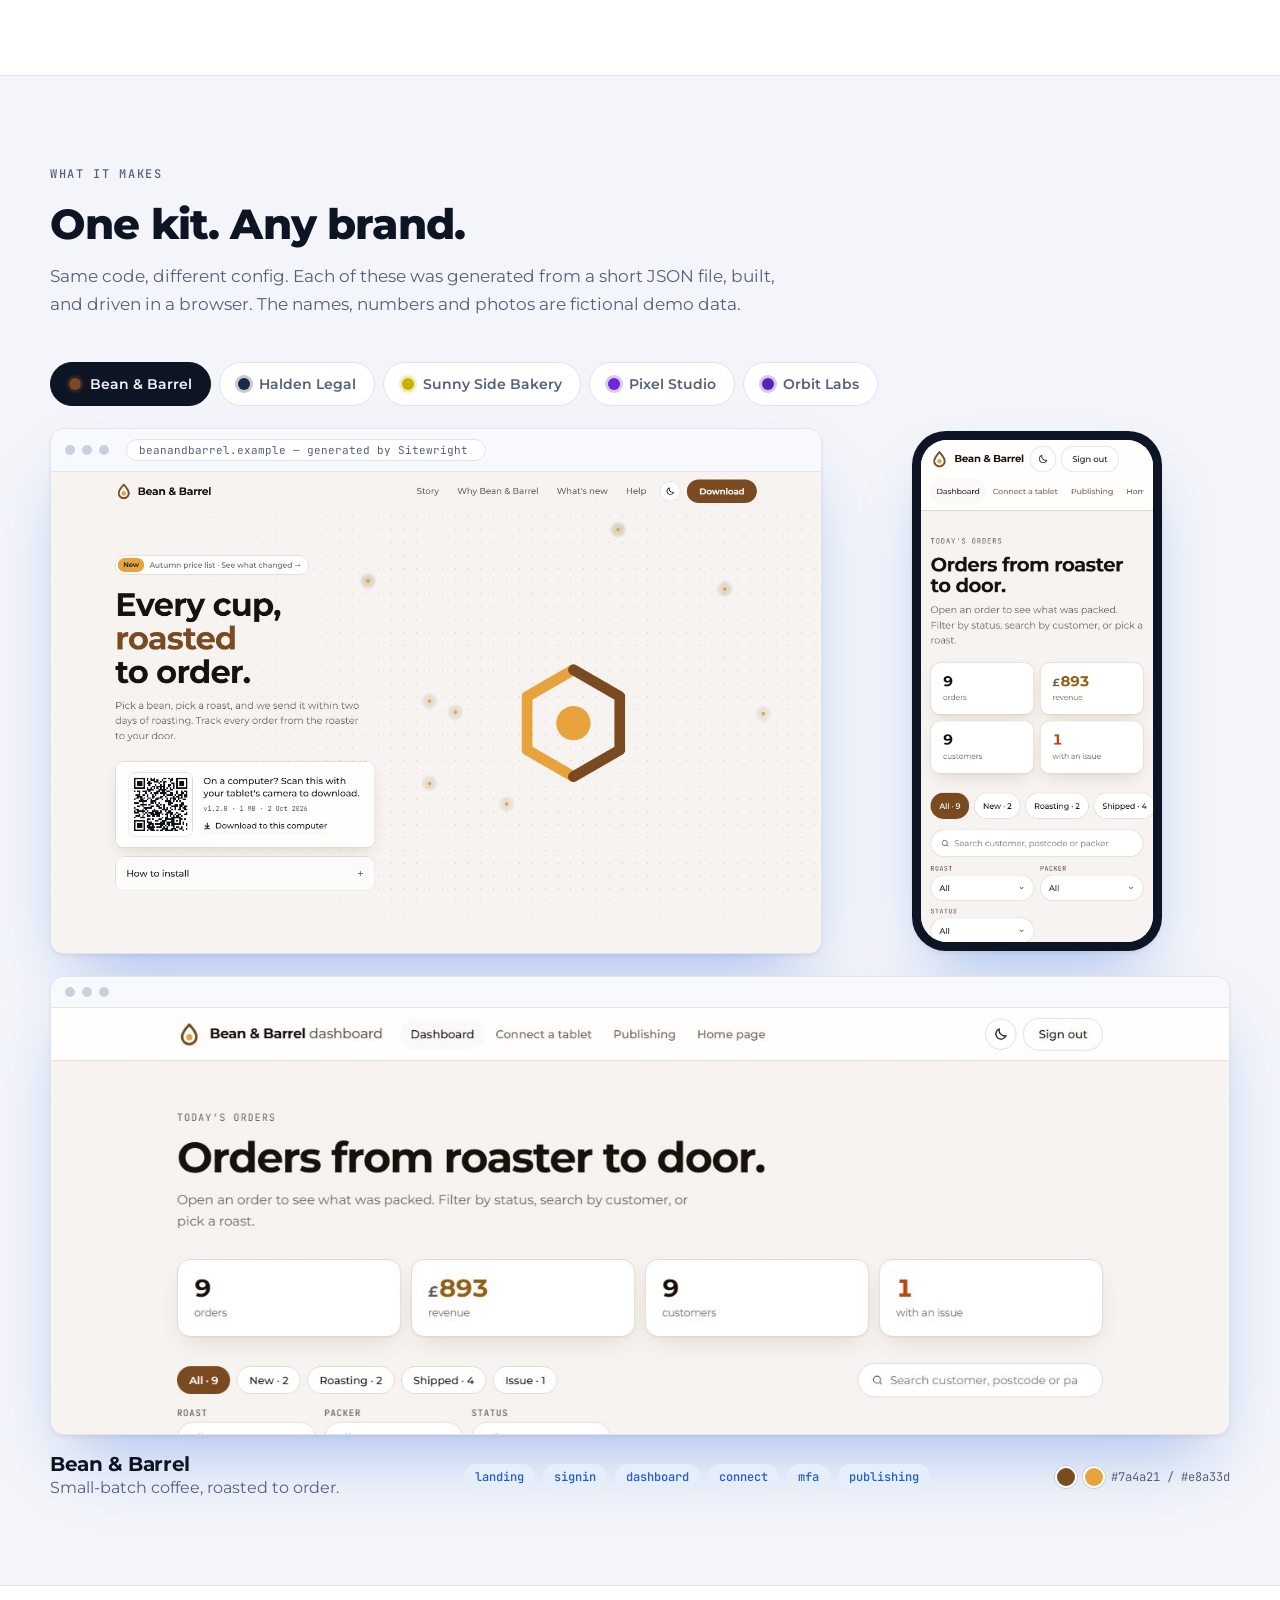
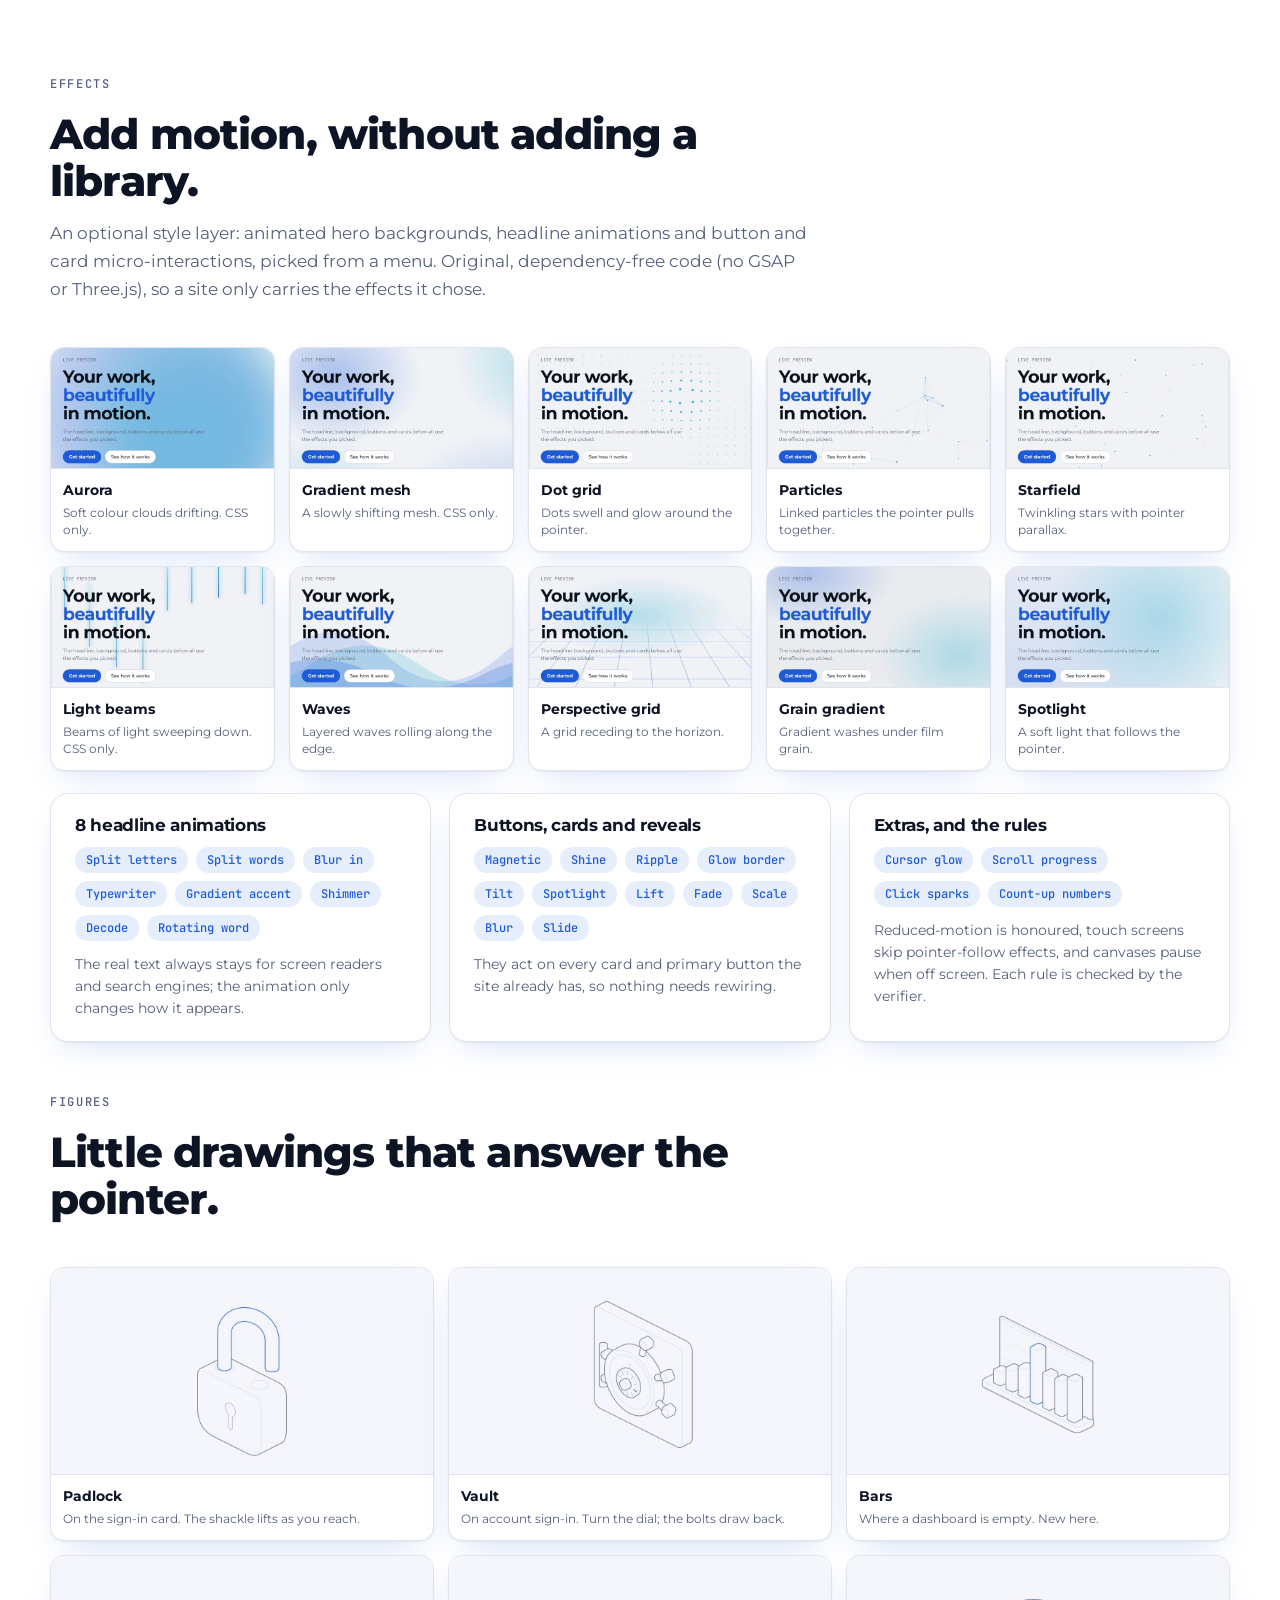
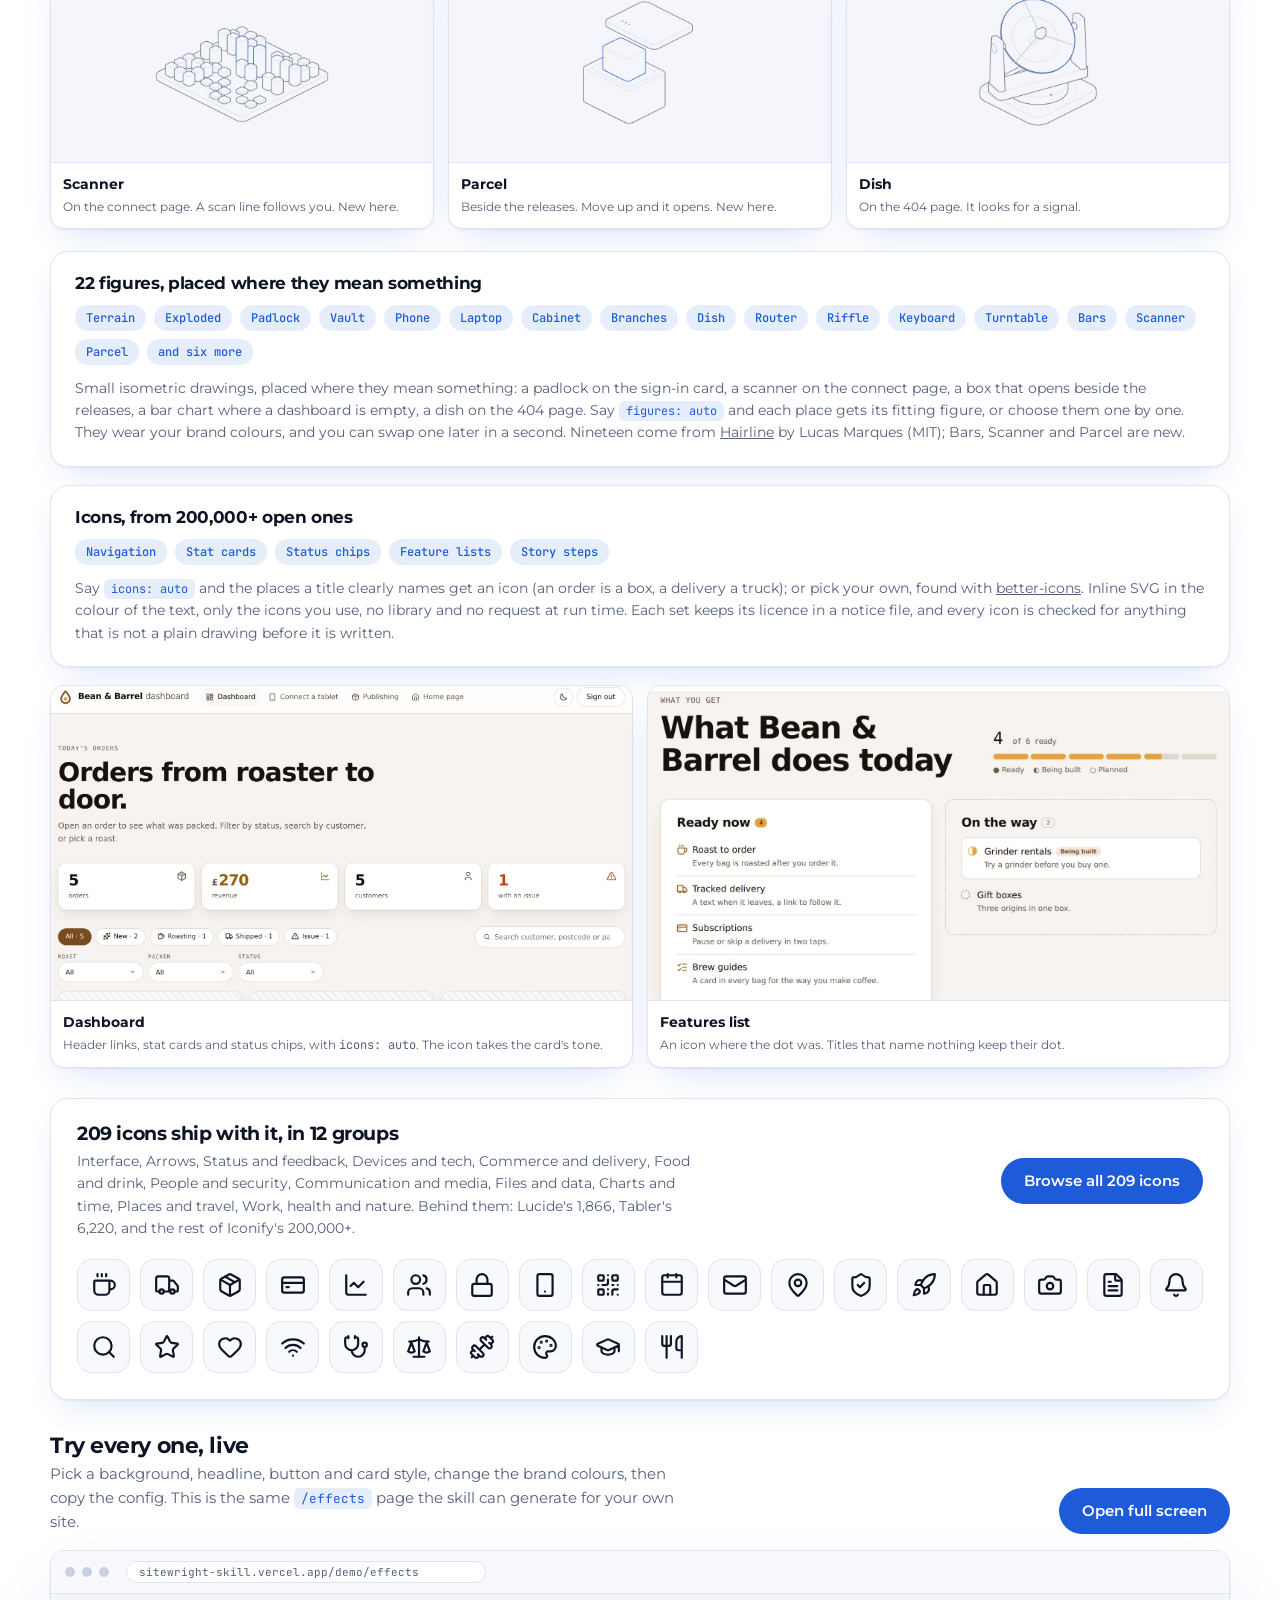
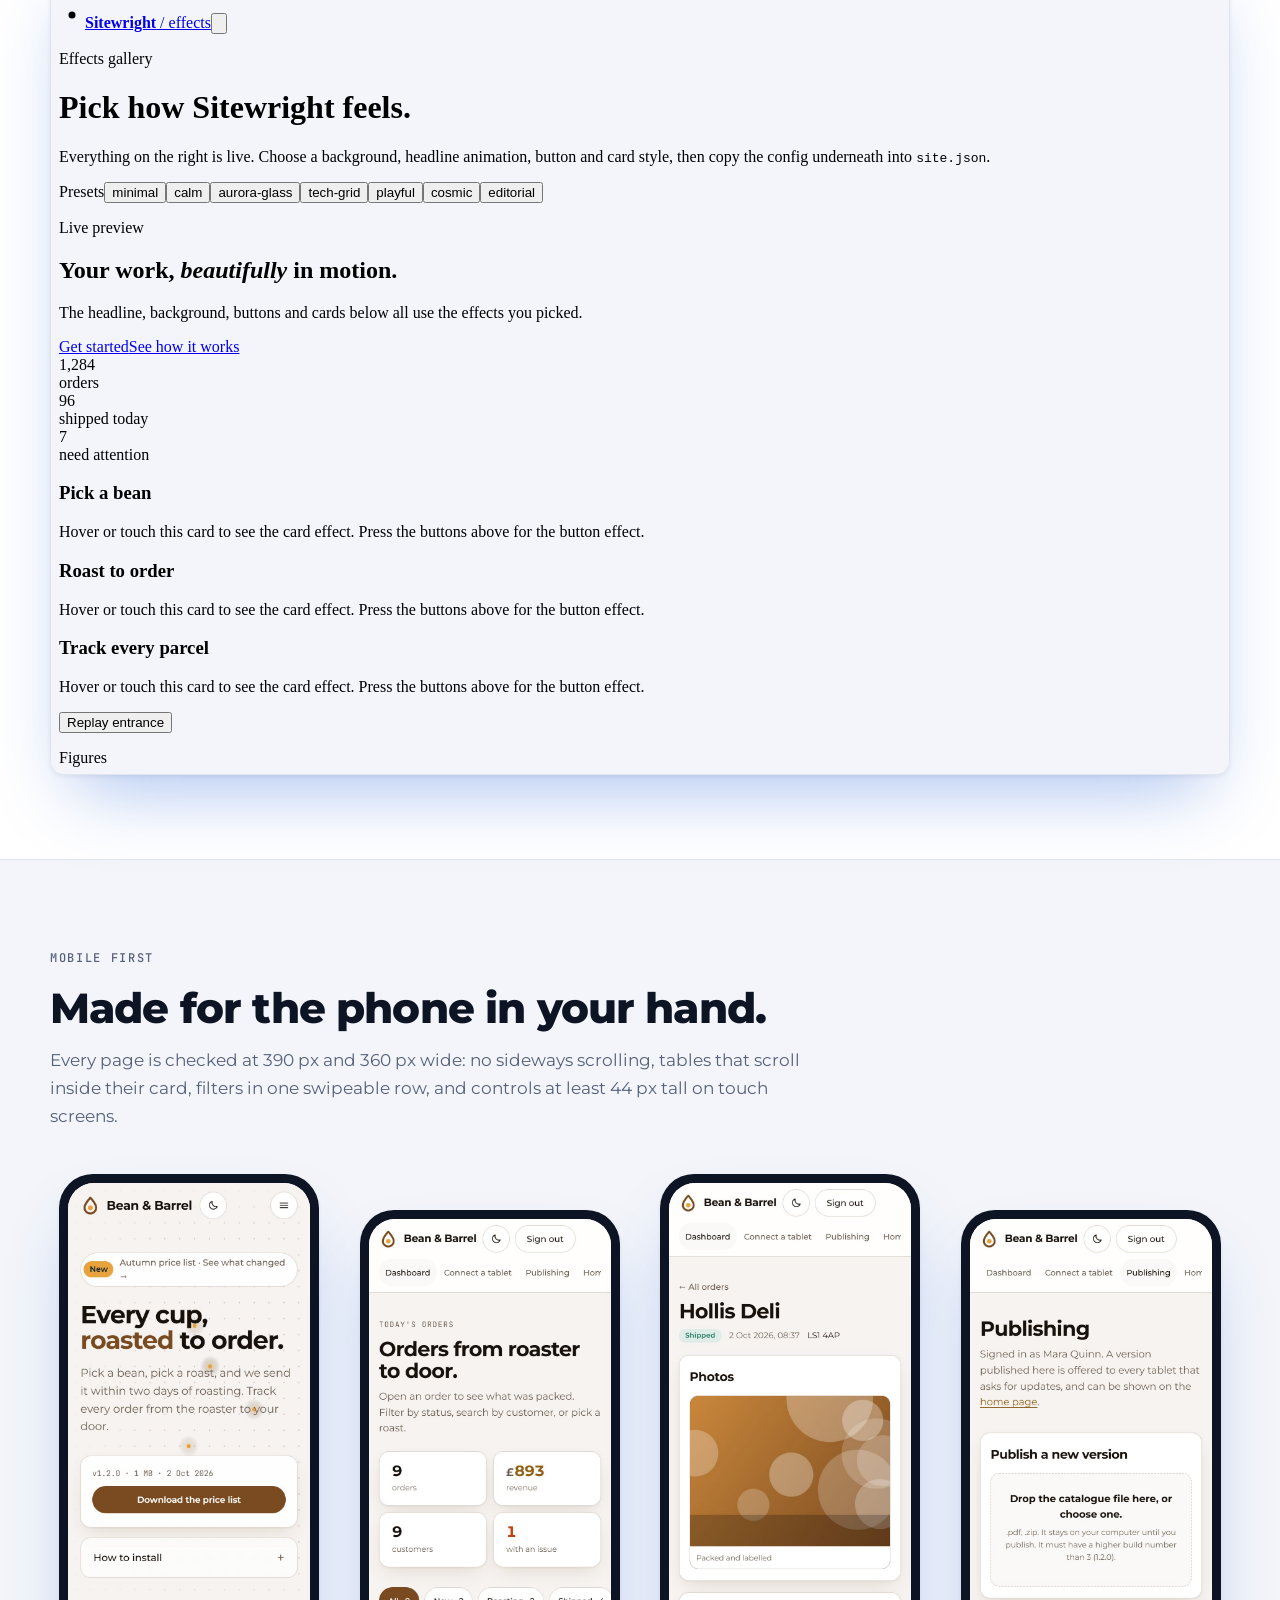
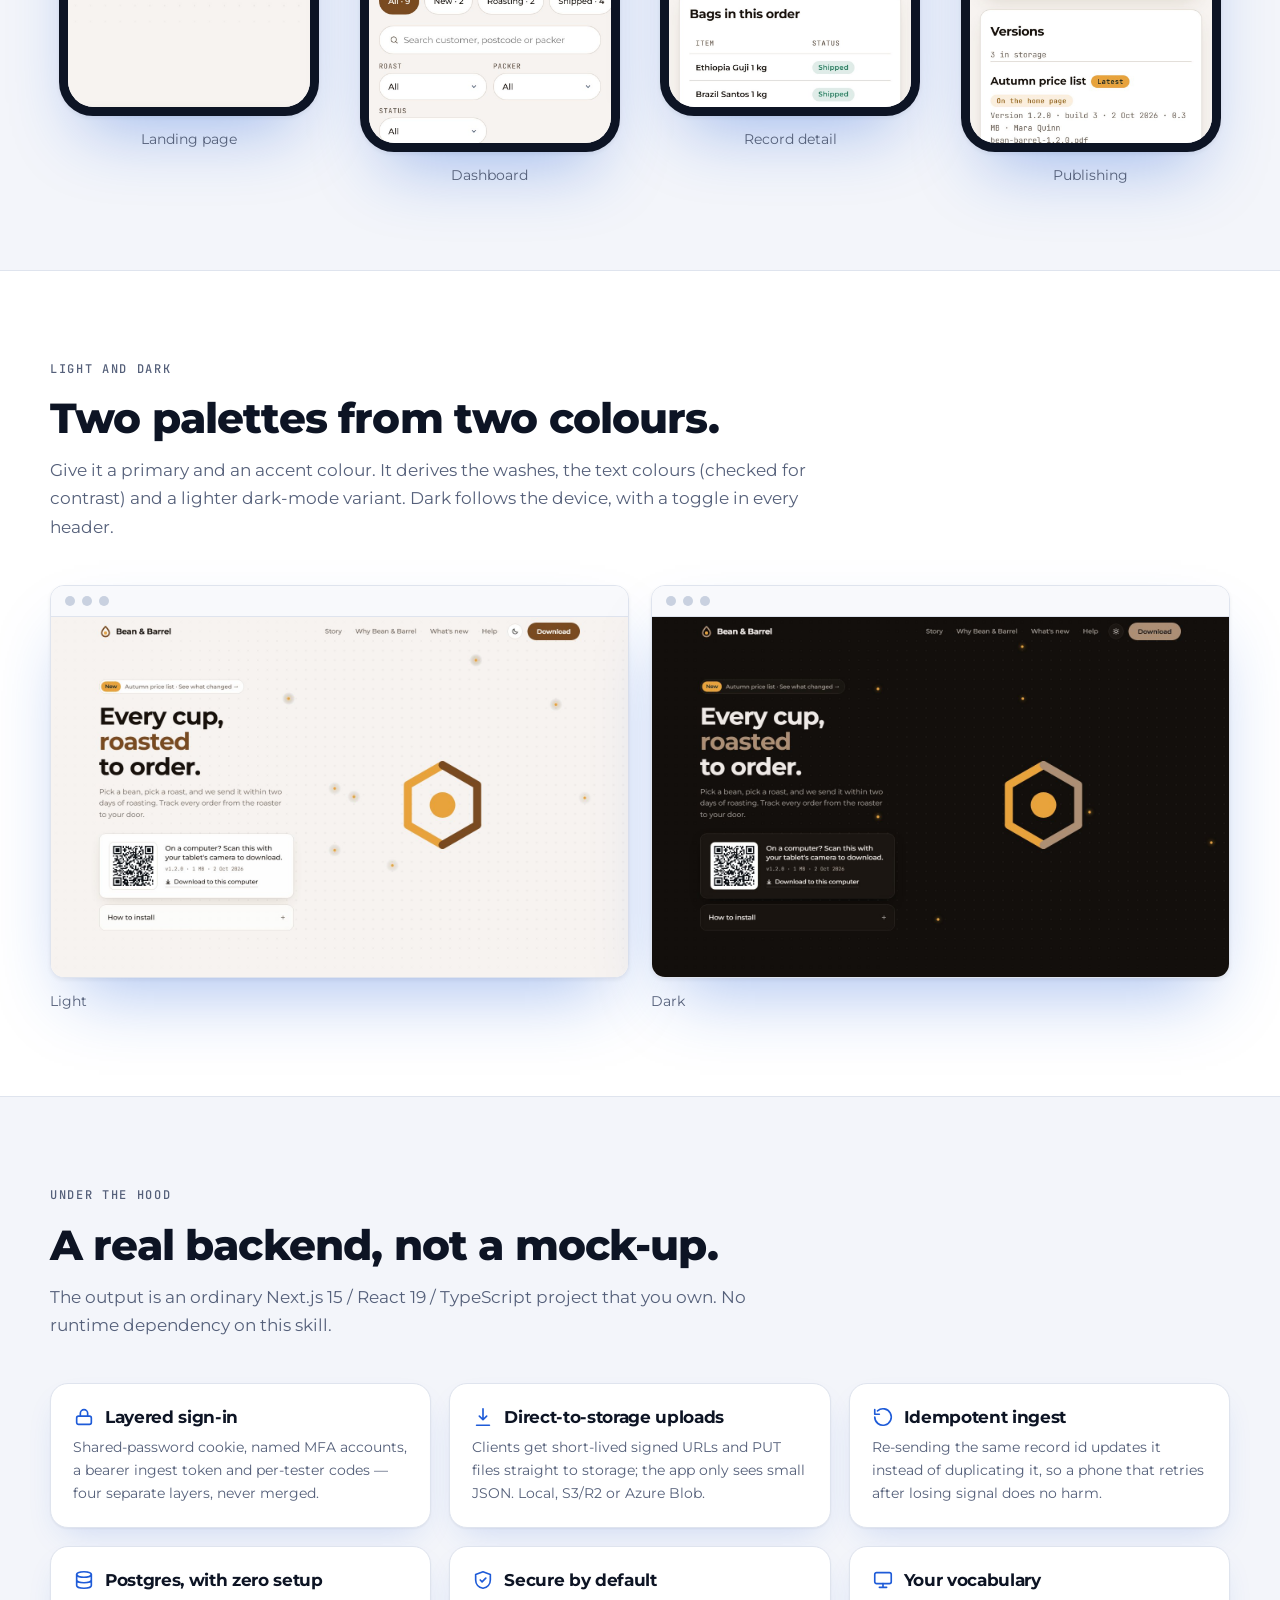
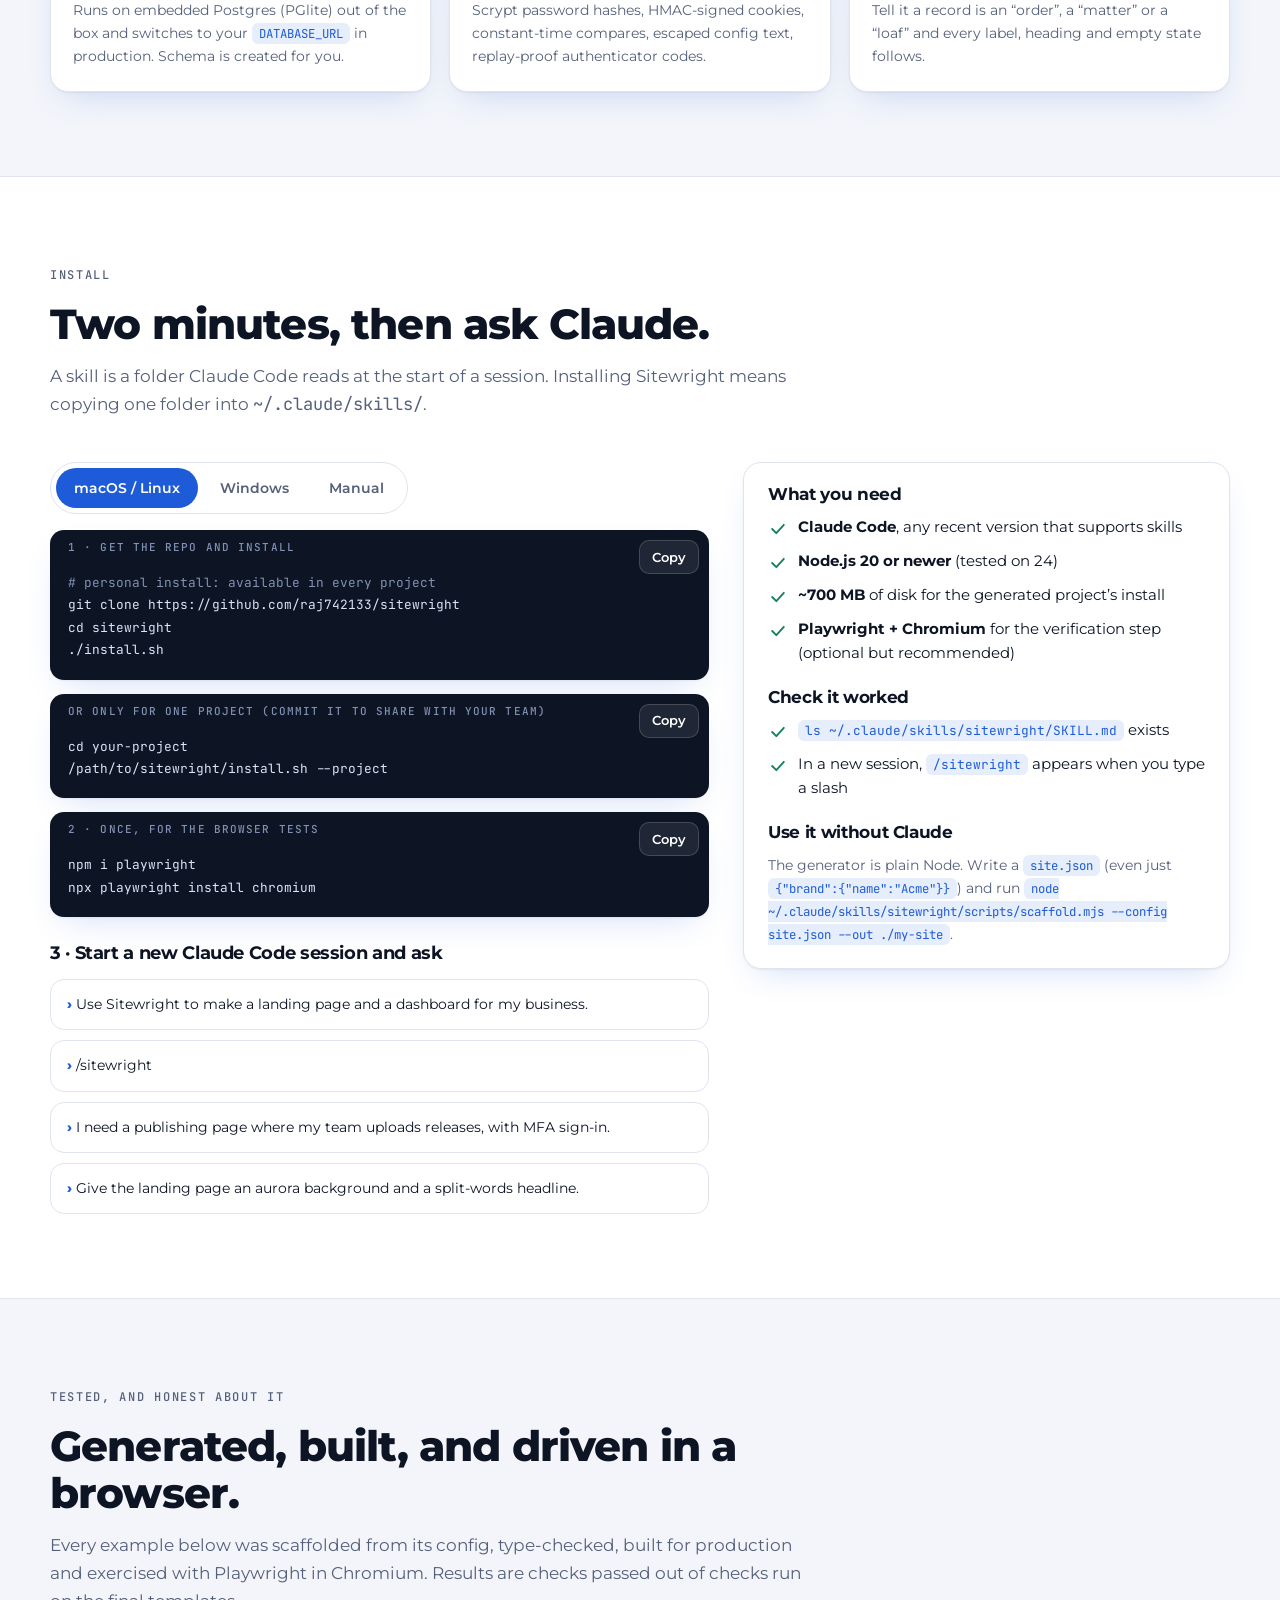
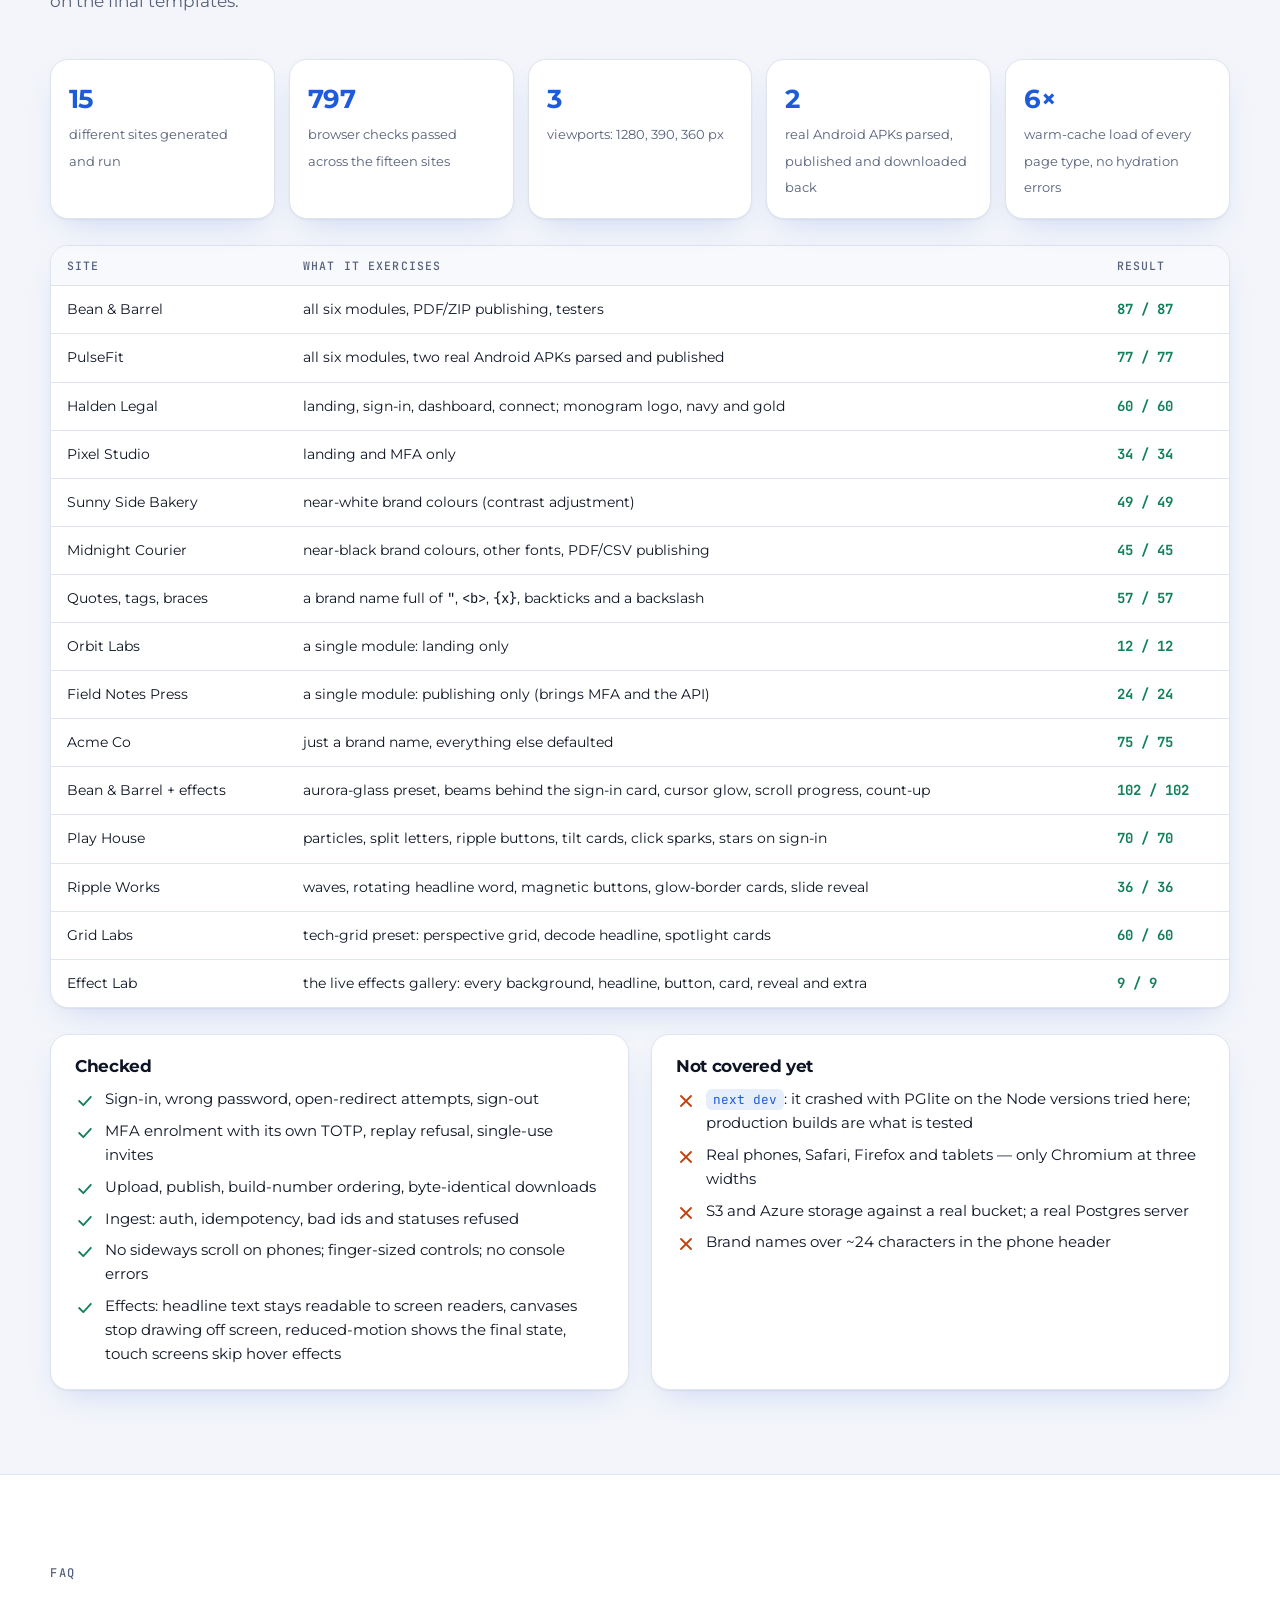
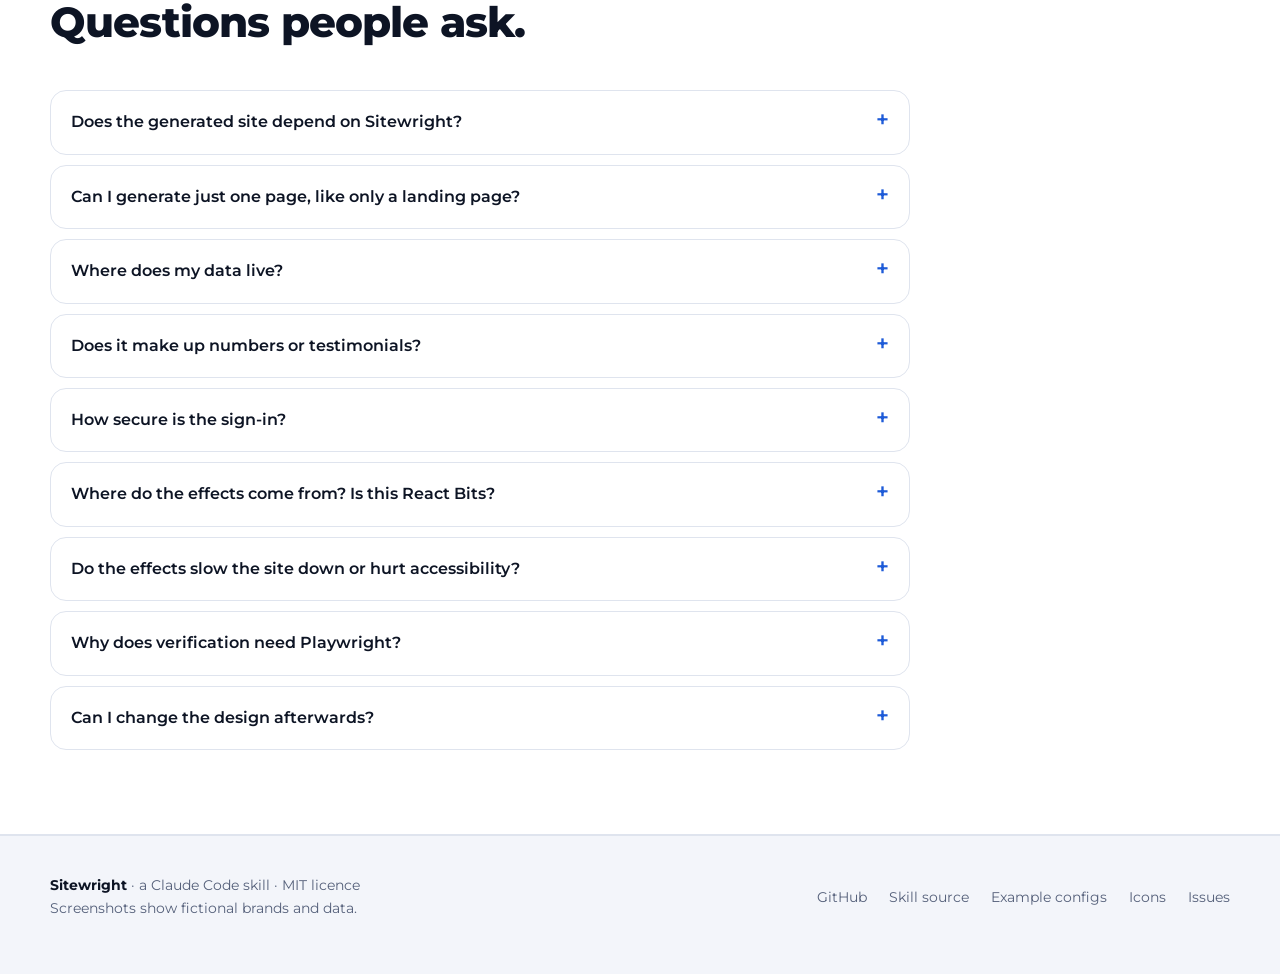
==== commit f750279d: "Website: an icon browser page and a preview on the home page /icons lists the 209 icons that ship wi" ====
--- a/site/index.html
+++ b/site/index.html
@@ -308,6 +308,43 @@
       <figure class="fig-tile reveal"><img src="assets/ic/icons-features.jpg" width="1560" height="848" alt="A generated features list where each ready feature has an icon in place of the usual dot" loading="lazy"><figcaption><b>Features list</b><span>An icon where the dot was. Titles that name nothing keep their dot.</span></figcaption></figure>
     </div>
 
+<!-- icons:preview:start (generated by tools/make-icon-gallery.mjs) -->
+    <div class="ic-preview reveal">
+      <div class="ic-preview-head"><div><h3>209 icons ship with it, in 12 groups</h3><p class="muted">Interface, Arrows, Status and feedback, Devices and tech, Commerce and delivery, Food and drink, People and security, Communication and media, Files and data, Charts and time, Places and travel, Work, health and nature. Behind them: Lucide's 1,866, Tabler's 6,220, and the rest of Iconify's 200,000+.</p></div>
+        <a class="btn primary" href="icons/">Browse all 209 icons</a></div>
+      <ul class="ic-strip" aria-label="A sample of the icons">
+        <li title="coffee"><svg class="ic" viewBox="0 0 24 24" width="26" height="26" aria-hidden="true" focusable="false"><path fill="none" stroke="currentColor" stroke-linecap="round" stroke-linejoin="round" stroke-width="2" d="M10 2v2m4-2v2m2 4a1 1 0 0 1 1 1v8a4 4 0 0 1-4 4H7a4 4 0 0 1-4-4V9a1 1 0 0 1 1-1h14a4 4 0 1 1 0 8h-1M6 2v2"/></svg></li>
+        <li title="truck"><svg class="ic" viewBox="0 0 24 24" width="26" height="26" aria-hidden="true" focusable="false"><g fill="none" stroke="currentColor" stroke-linecap="round" stroke-linejoin="round" stroke-width="2"><path d="M14 18V6a2 2 0 0 0-2-2H4a2 2 0 0 0-2 2v11a1 1 0 0 0 1 1h2m10 0H9m10 0h2a1 1 0 0 0 1-1v-3.65a1 1 0 0 0-.22-.624l-3.48-4.35A1 1 0 0 0 17.52 8H14"/><circle cx="17" cy="18" r="2"/><circle cx="7" cy="18" r="2"/></g></svg></li>
+        <li title="package"><svg class="ic" viewBox="0 0 24 24" width="26" height="26" aria-hidden="true" focusable="false"><g fill="none" stroke="currentColor" stroke-linecap="round" stroke-linejoin="round" stroke-width="2"><path d="M11 21.73a2 2 0 0 0 2 0l7-4A2 2 0 0 0 21 16V8a2 2 0 0 0-1-1.73l-7-4a2 2 0 0 0-2 0l-7 4A2 2 0 0 0 3 8v8a2 2 0 0 0 1 1.73zm1 .27V12"/><path d="M3.29 7L12 12l8.71-5M7.5 4.27l9 5.15"/></g></svg></li>
+        <li title="credit-card"><svg class="ic" viewBox="0 0 24 24" width="26" height="26" aria-hidden="true" focusable="false"><g fill="none" stroke="currentColor" stroke-linecap="round" stroke-linejoin="round" stroke-width="2"><rect width="20" height="14" x="2" y="5" rx="2"/><path d="M2 10h20M6 14h2"/></g></svg></li>
+        <li title="chart-line"><svg class="ic" viewBox="0 0 24 24" width="26" height="26" aria-hidden="true" focusable="false"><g fill="none" stroke="currentColor" stroke-linecap="round" stroke-linejoin="round" stroke-width="2"><path d="M3 3v16a2 2 0 0 0 2 2h16"/><path d="m19 9l-5 5l-4-4l-3 3"/></g></svg></li>
+        <li title="users"><svg class="ic" viewBox="0 0 24 24" width="26" height="26" aria-hidden="true" focusable="false"><g fill="none" stroke="currentColor" stroke-linecap="round" stroke-linejoin="round" stroke-width="2"><path d="M16 21v-2a4 4 0 0 0-4-4H6a4 4 0 0 0-4 4v2M16 3.128a4 4 0 0 1 0 7.744M22 21v-2a4 4 0 0 0-3-3.87"/><circle cx="9" cy="7" r="4"/></g></svg></li>
+        <li title="lock"><svg class="ic" viewBox="0 0 24 24" width="26" height="26" aria-hidden="true" focusable="false"><g fill="none" stroke="currentColor" stroke-linecap="round" stroke-linejoin="round" stroke-width="2"><rect width="18" height="11" x="3" y="11" rx="2" ry="2"/><path d="M7 11V7a5 5 0 0 1 10 0v4"/></g></svg></li>
+        <li title="smartphone"><svg class="ic" viewBox="0 0 24 24" width="26" height="26" aria-hidden="true" focusable="false"><g fill="none" stroke="currentColor" stroke-linecap="round" stroke-linejoin="round" stroke-width="2"><rect width="14" height="20" x="5" y="2" rx="2" ry="2"/><path d="M12 18h.01"/></g></svg></li>
+        <li title="qr-code"><svg class="ic" viewBox="0 0 24 24" width="26" height="26" aria-hidden="true" focusable="false"><g fill="none" stroke="currentColor" stroke-linecap="round" stroke-linejoin="round" stroke-width="2"><rect width="5" height="5" x="3" y="3" rx="1"/><rect width="5" height="5" x="16" y="3" rx="1"/><rect width="5" height="5" x="3" y="16" rx="1"/><path d="M21 16h-3a2 2 0 0 0-2 2v3m5 0v.01M12 7v3a2 2 0 0 1-2 2H7m-4 0h.01M12 3h.01M12 16v.01M16 12h1m4 0v.01M12 21v-1"/></g></svg></li>
+        <li title="calendar"><svg class="ic" viewBox="0 0 24 24" width="26" height="26" aria-hidden="true" focusable="false"><g fill="none" stroke="currentColor" stroke-linecap="round" stroke-linejoin="round" stroke-width="2"><path d="M8 2v3m8-3v3"/><rect width="18" height="18" x="3" y="3" rx="2"/><path d="M3 9h18"/></g></svg></li>
+        <li title="mail"><svg class="ic" viewBox="0 0 24 24" width="26" height="26" aria-hidden="true" focusable="false"><g fill="none" stroke="currentColor" stroke-linecap="round" stroke-linejoin="round" stroke-width="2"><path d="m22 7l-8.991 5.727a2 2 0 0 1-2.009 0L2 7"/><rect width="20" height="16" x="2" y="4" rx="2"/></g></svg></li>
+        <li title="map-pin"><svg class="ic" viewBox="0 0 24 24" width="26" height="26" aria-hidden="true" focusable="false"><g fill="none" stroke="currentColor" stroke-linecap="round" stroke-linejoin="round" stroke-width="2"><path d="M20 10c0 4.993-5.539 10.193-7.399 11.799a1 1 0 0 1-1.202 0C9.539 20.193 4 14.993 4 10a8 8 0 0 1 16 0"/><circle cx="12" cy="10" r="3"/></g></svg></li>
+        <li title="shield-check"><svg class="ic" viewBox="0 0 24 24" width="26" height="26" aria-hidden="true" focusable="false"><g fill="none" stroke="currentColor" stroke-linecap="round" stroke-linejoin="round" stroke-width="2"><path d="M20 13c0 5-3.5 7.5-7.66 8.95a1 1 0 0 1-.67-.01C7.5 20.5 4 18 4 13V6a1 1 0 0 1 1-1c2 0 4.5-1.2 6.24-2.72a1.17 1.17 0 0 1 1.52 0C14.51 3.81 17 5 19 5a1 1 0 0 1 1 1z"/><path d="m9 12l2 2l4-4"/></g></svg></li>
+        <li title="rocket"><svg class="ic" viewBox="0 0 24 24" width="26" height="26" aria-hidden="true" focusable="false"><g fill="none" stroke="currentColor" stroke-linecap="round" stroke-linejoin="round" stroke-width="2"><path d="M12 15v5s3.03-.55 4-2c1.08-1.62 0-5 0-5M4.5 16.5c-1.5 1.26-2 5-2 5s3.74-.5 5-2c.71-.84.7-2.13-.09-2.91a2.18 2.18 0 0 0-2.91-.09"/><path d="M9 12a22 22 0 0 1 2-3.95A12.88 12.88 0 0 1 22 2c0 2.72-.78 7.5-6 11a22.4 22.4 0 0 1-4 2z"/><path d="M9 12H4s.55-3.03 2-4c1.62-1.08 5 .05 5 .05"/></g></svg></li>
+        <li title="house"><svg class="ic" viewBox="0 0 24 24" width="26" height="26" aria-hidden="true" focusable="false"><g fill="none" stroke="currentColor" stroke-linecap="round" stroke-linejoin="round" stroke-width="2"><path d="M15 21v-8a1 1 0 0 0-1-1h-4a1 1 0 0 0-1 1v8"/><path d="M3 10a2 2 0 0 1 .709-1.528l7-6a2 2 0 0 1 2.582 0l7 6A2 2 0 0 1 21 10v9a2 2 0 0 1-2 2H5a2 2 0 0 1-2-2z"/></g></svg></li>
+        <li title="camera"><svg class="ic" viewBox="0 0 24 24" width="26" height="26" aria-hidden="true" focusable="false"><g fill="none" stroke="currentColor" stroke-linecap="round" stroke-linejoin="round" stroke-width="2"><path d="M13.997 4a2 2 0 0 1 1.76 1.05l.486.9A2 2 0 0 0 18.003 7H20a2 2 0 0 1 2 2v9a2 2 0 0 1-2 2H4a2 2 0 0 1-2-2V9a2 2 0 0 1 2-2h1.997a2 2 0 0 0 1.759-1.048l.489-.904A2 2 0 0 1 10.004 4z"/><circle cx="12" cy="13" r="3"/></g></svg></li>
+        <li title="file-text"><svg class="ic" viewBox="0 0 24 24" width="26" height="26" aria-hidden="true" focusable="false"><g fill="none" stroke="currentColor" stroke-linecap="round" stroke-linejoin="round" stroke-width="2"><path d="M6 22a2 2 0 0 1-2-2V4a2 2 0 0 1 2-2h8a2.4 2.4 0 0 1 1.704.706l3.588 3.588A2.4 2.4 0 0 1 20 8v12a2 2 0 0 1-2 2z"/><path d="M14 2v5a1 1 0 0 0 1 1h5M10 9H8m8 4H8m8 4H8"/></g></svg></li>
+        <li title="bell"><svg class="ic" viewBox="0 0 24 24" width="26" height="26" aria-hidden="true" focusable="false"><path fill="none" stroke="currentColor" stroke-linecap="round" stroke-linejoin="round" stroke-width="2" d="M10.268 21a2 2 0 0 0 3.464 0m-10.47-5.674A1 1 0 0 0 4 17h16a1 1 0 0 0 .74-1.673C19.41 13.956 18 12.499 18 8A6 6 0 0 0 6 8c0 4.499-1.411 5.956-2.738 7.326"/></svg></li>
+        <li title="search"><svg class="ic" viewBox="0 0 24 24" width="26" height="26" aria-hidden="true" focusable="false"><g fill="none" stroke="currentColor" stroke-linecap="round" stroke-linejoin="round" stroke-width="2"><path d="m21 21l-4.34-4.34"/><circle cx="11" cy="11" r="8"/></g></svg></li>
+        <li title="star"><svg class="ic" viewBox="0 0 24 24" width="26" height="26" aria-hidden="true" focusable="false"><path fill="none" stroke="currentColor" stroke-linecap="round" stroke-linejoin="round" stroke-width="2" d="M11.525 2.295a.53.53 0 0 1 .95 0l2.31 4.679a2.12 2.12 0 0 0 1.595 1.16l5.166.756a.53.53 0 0 1 .294.904l-3.736 3.638a2.12 2.12 0 0 0-.611 1.878l.882 5.14a.53.53 0 0 1-.771.56l-4.618-2.428a2.12 2.12 0 0 0-1.973 0L6.396 21.01a.53.53 0 0 1-.77-.56l.881-5.139a2.12 2.12 0 0 0-.611-1.879L2.16 9.795a.53.53 0 0 1 .294-.906l5.165-.755a2.12 2.12 0 0 0 1.597-1.16z"/></svg></li>
+        <li title="heart"><svg class="ic" viewBox="0 0 24 24" width="26" height="26" aria-hidden="true" focusable="false"><path fill="none" stroke="currentColor" stroke-linecap="round" stroke-linejoin="round" stroke-width="2" d="M2 9.5a5.5 5.5 0 0 1 9.591-3.676a.56.56 0 0 0 .818 0A5.49 5.49 0 0 1 22 9.5c0 2.29-1.5 4-3 5.5l-5.492 5.313a2 2 0 0 1-3 .019L5 15c-1.5-1.5-3-3.2-3-5.5"/></svg></li>
+        <li title="wifi"><svg class="ic" viewBox="0 0 24 24" width="26" height="26" aria-hidden="true" focusable="false"><path fill="none" stroke="currentColor" stroke-linecap="round" stroke-linejoin="round" stroke-width="2" d="M12 20h.01M2 8.82a15 15 0 0 1 20 0M5 12.859a10 10 0 0 1 14 0m-10.5 3.57a5 5 0 0 1 7 0"/></svg></li>
+        <li title="stethoscope"><svg class="ic" viewBox="0 0 24 24" width="26" height="26" aria-hidden="true" focusable="false"><g fill="none" stroke="currentColor" stroke-linecap="round" stroke-linejoin="round" stroke-width="2"><path d="M11 2v2M5 2v2m0-1H4a2 2 0 0 0-2 2v4a6 6 0 0 0 12 0V5a2 2 0 0 0-2-2h-1"/><path d="M8 15a6 6 0 0 0 12 0v-3"/><circle cx="20" cy="10" r="2"/></g></svg></li>
+        <li title="scale"><svg class="ic" viewBox="0 0 24 24" width="26" height="26" aria-hidden="true" focusable="false"><g fill="none" stroke="currentColor" stroke-linecap="round" stroke-linejoin="round" stroke-width="2"><path d="M12 3v18m7-13l3 8a5 5 0 0 1-6 0zV7"/><path d="M3 7h1a17 17 0 0 0 8-2a17 17 0 0 0 8 2h1M5 8l3 8a5 5 0 0 1-6 0zV7m2 14h10"/></g></svg></li>
+        <li title="dumbbell"><svg class="ic" viewBox="0 0 24 24" width="26" height="26" aria-hidden="true" focusable="false"><path fill="none" stroke="currentColor" stroke-linecap="round" stroke-linejoin="round" stroke-width="2" d="M17.596 12.768a2 2 0 1 0 2.829-2.829l-1.768-1.767a2 2 0 0 0 2.828-2.829l-2.828-2.828a2 2 0 0 0-2.829 2.828l-1.767-1.768a2 2 0 1 0-2.829 2.829zM2.5 21.5l1.4-1.4M20.1 3.9l1.4-1.4M5.343 21.485a2 2 0 1 0 2.829-2.828l1.767 1.768a2 2 0 1 0 2.829-2.829l-6.364-6.364a2 2 0 1 0-2.829 2.829l1.768 1.767a2 2 0 0 0-2.828 2.829zM9.6 14.4l4.8-4.8"/></svg></li>
+        <li title="palette"><svg class="ic" viewBox="0 0 24 24" width="26" height="26" aria-hidden="true" focusable="false"><g fill="none" stroke="currentColor" stroke-linecap="round" stroke-linejoin="round" stroke-width="2"><path d="M12 22a1 1 0 0 1 0-20a10 9 0 0 1 10 9a5 5 0 0 1-5 5h-2.25a1.75 1.75 0 0 0-1.4 2.8l.3.4a1.75 1.75 0 0 1-1.4 2.8z"/><circle cx="13.5" cy="6.5" r=".5" fill="currentColor"/><circle cx="17.5" cy="10.5" r=".5" fill="currentColor"/><circle cx="6.5" cy="12.5" r=".5" fill="currentColor"/><circle cx="8.5" cy="7.5" r=".5" fill="currentColor"/></g></svg></li>
+        <li title="graduation-cap"><svg class="ic" viewBox="0 0 24 24" width="26" height="26" aria-hidden="true" focusable="false"><g fill="none" stroke="currentColor" stroke-linecap="round" stroke-linejoin="round" stroke-width="2"><path d="M21.42 10.922a1 1 0 0 0-.019-1.838L12.83 5.18a2 2 0 0 0-1.66 0L2.6 9.08a1 1 0 0 0 0 1.832l8.57 3.908a2 2 0 0 0 1.66 0zM22 10v6"/><path d="M6 12.5V16a6 3 0 0 0 12 0v-3.5"/></g></svg></li>
+        <li title="utensils"><svg class="ic" viewBox="0 0 24 24" width="26" height="26" aria-hidden="true" focusable="false"><path fill="none" stroke="currentColor" stroke-linecap="round" stroke-linejoin="round" stroke-width="2" d="M3 2v7c0 1.1.9 2 2 2h4a2 2 0 0 0 2-2V2M7 2v20m14-7V2a5 5 0 0 0-5 5v6c0 1.1.9 2 2 2zm0 0v7"/></svg></li>
+      </ul>
+    </div>
+    <!-- icons:preview:end -->
+
     <div class="fx-live reveal">
       <div class="fx-live-head"><div><h3>Try every one, live</h3><p class="muted">Pick a background, headline, button and card style, change the brand colours, then copy the config. This is the same <code>/effects</code> page the skill can generate for your own site.</p></div>
         <a class="btn primary" href="demo/effects/" rel="noopener">Open full screen</a></div>
@@ -518,6 +555,7 @@
       <a href="https://github.com/raj742133/sitewright" rel="noopener">GitHub</a>
       <a href="https://github.com/raj742133/sitewright/tree/main/skill/sitewright" rel="noopener">Skill source</a>
       <a href="https://github.com/raj742133/sitewright/tree/main/skill/sitewright/examples" rel="noopener">Example configs</a>
+      <a href="icons/">Icons</a>
       <a href="https://github.com/raj742133/sitewright/issues" rel="noopener">Issues</a>
     </nav>
   </div>
--- a/site/style.css
+++ b/site/style.css
@@ -315,3 +315,54 @@
   .table-wrap td:nth-child(3) { grid-column: 2; grid-row: 1; white-space: nowrap; }
   .code pre, .copyline code { white-space: pre-wrap; overflow-wrap: anywhere; }
 }
+
+/* ---- icons: the home page preview and the /icons browser (generated markup: tools/make-icon-gallery.mjs) ---- */
+.ic { flex: none; }
+.ic-preview { margin-top: 30px; background: var(--raised); border: 1px solid var(--line); border-radius: var(--radius); box-shadow: var(--shadow); padding: 24px 26px 26px; }
+.ic-preview-head { display: flex; flex-wrap: wrap; gap: 14px 24px; align-items: center; justify-content: space-between; }
+.ic-preview-head h3 { font-size: 19px; }
+.ic-preview-head p { font-size: 13.5px; margin-top: 6px; max-width: 70ch; }
+.ic-strip { list-style: none; margin: 20px 0 0; padding: 0; display: grid; grid-template-columns: repeat(auto-fill, minmax(52px, 1fr)); gap: 10px; }
+.ic-strip li { display: grid; place-items: center; height: 52px; border-radius: 14px; background: var(--raised-2); border: 1px solid var(--line); color: var(--ink); transition: color .18s, border-color .18s, transform .18s var(--ease); }
+.ic-strip li:hover { color: var(--primary); border-color: var(--primary); transform: translateY(-2px); }
+
+.ic-page { padding-block: 112px 90px; }
+.ic-page h1 { font-size: clamp(30px, 4.4vw, 50px); font-weight: 800; margin: 14px 0; }
+.ic-page .sec-head p { color: var(--muted); }
+.ic-page .sec-head code, .ic-note code, .ic-empty code, .ic-how code { font-size: .88em; background: var(--primary-wash); color: var(--primary); padding: 2px 7px; border-radius: 8px; }
+.ic-sets { display: grid; grid-template-columns: repeat(auto-fit, minmax(170px, 1fr)); gap: 12px; margin-bottom: 30px; }
+.ic-sets div { background: var(--raised); border: 1px solid var(--line); border-radius: 16px; padding: 14px 16px; box-shadow: var(--shadow); }
+.ic-sets b { display: block; font-size: 24px; letter-spacing: -.02em; }
+.ic-sets span { font-size: 12.5px; color: var(--muted); line-height: 1.4; display: block; }
+.ic-tools { position: sticky; top: 64px; z-index: 5; background: color-mix(in srgb, var(--surface) 92%, transparent); backdrop-filter: blur(10px); padding: 12px 0 10px; display: grid; gap: 10px; }
+.ic-search input { width: 100%; min-height: 48px; border-radius: 999px; border: 1px solid var(--line-strong); background: var(--raised); color: var(--ink); padding: 0 20px; font: 500 15px var(--font); }
+.ic-search input:focus-visible { border-color: var(--primary); }
+.sr { position: absolute; width: 1px; height: 1px; margin: -1px; overflow: hidden; clip-path: inset(50%); white-space: nowrap; }
+.ic-chips { display: flex; gap: 8px; overflow-x: auto; padding-bottom: 4px; scrollbar-width: thin; }
+.ic-chip { flex: none; min-height: 40px; padding: 0 14px; border-radius: 999px; border: 1px solid var(--line-strong); background: var(--raised); color: var(--ink); font: 500 13.5px var(--font); cursor: pointer; transition: background .15s, border-color .15s, color .15s; }
+.ic-chip span { color: var(--muted); margin-left: 4px; font-size: 12px; }
+.ic-chip:hover { border-color: var(--primary); }
+.ic-chip.on { background: var(--primary); border-color: transparent; color: var(--primary-ink); }
+.ic-chip.on span { color: inherit; }
+.ic-note { color: var(--muted); font-size: 13.5px; margin: 8px 0 4px; min-height: 1.5em; }
+.ic-cat { margin-top: 26px; scroll-margin-top: 150px; }
+.ic-cat h2 { font-size: 19px; display: flex; align-items: baseline; gap: 10px; margin-bottom: 14px; }
+.ic-cat h2 span { font: 500 12px var(--mono); color: var(--muted); }
+.ic-grid { list-style: none; margin: 0; padding: 0; display: grid; grid-template-columns: repeat(auto-fill, minmax(112px, 1fr)); gap: 10px; }
+.ic-grid li[hidden], .ic-cat[hidden] { display: none; }
+.ic-card { width: 100%; min-height: 92px; display: grid; justify-items: center; align-content: center; gap: 9px; padding: 14px 6px 12px; border-radius: 16px; border: 1px solid var(--line); background: var(--raised); color: var(--ink); cursor: pointer; font: 500 12px var(--font); transition: transform .18s var(--ease), border-color .18s, box-shadow .18s, color .18s; }
+.ic-card svg { width: 26px; height: 26px; }
+.ic-card span { color: var(--muted); max-width: 100%; overflow-wrap: anywhere; line-height: 1.25; text-align: center; }
+.ic-card:hover { transform: translateY(-2px); border-color: var(--primary); color: var(--primary); box-shadow: var(--shadow); }
+.ic-card.copied { border-color: var(--ok); color: var(--ok); }
+.ic-empty { margin-top: 30px; color: var(--muted); }
+.ic-how { margin-top: 50px; background: var(--raised); border: 1px solid var(--line); border-radius: var(--radius); box-shadow: var(--shadow); padding: 24px 26px; }
+.ic-how h2 { font-size: 20px; margin-bottom: 12px; }
+.ic-how pre { margin: 0 0 14px; background: var(--code-bg); color: var(--code-ink); border-radius: 14px; padding: 16px 18px; overflow-x: auto; font-size: 13px; line-height: 1.7; }
+.ic-how pre code { background: none; color: inherit; padding: 0; }
+.ic-how p { font-size: 14px; }
+@media (max-width: 640px) {
+  .ic-grid { grid-template-columns: repeat(auto-fill, minmax(92px, 1fr)); gap: 8px; }
+  .ic-tools { top: 58px; }
+  .ic-strip { grid-template-columns: repeat(auto-fill, minmax(46px, 1fr)); }
+}
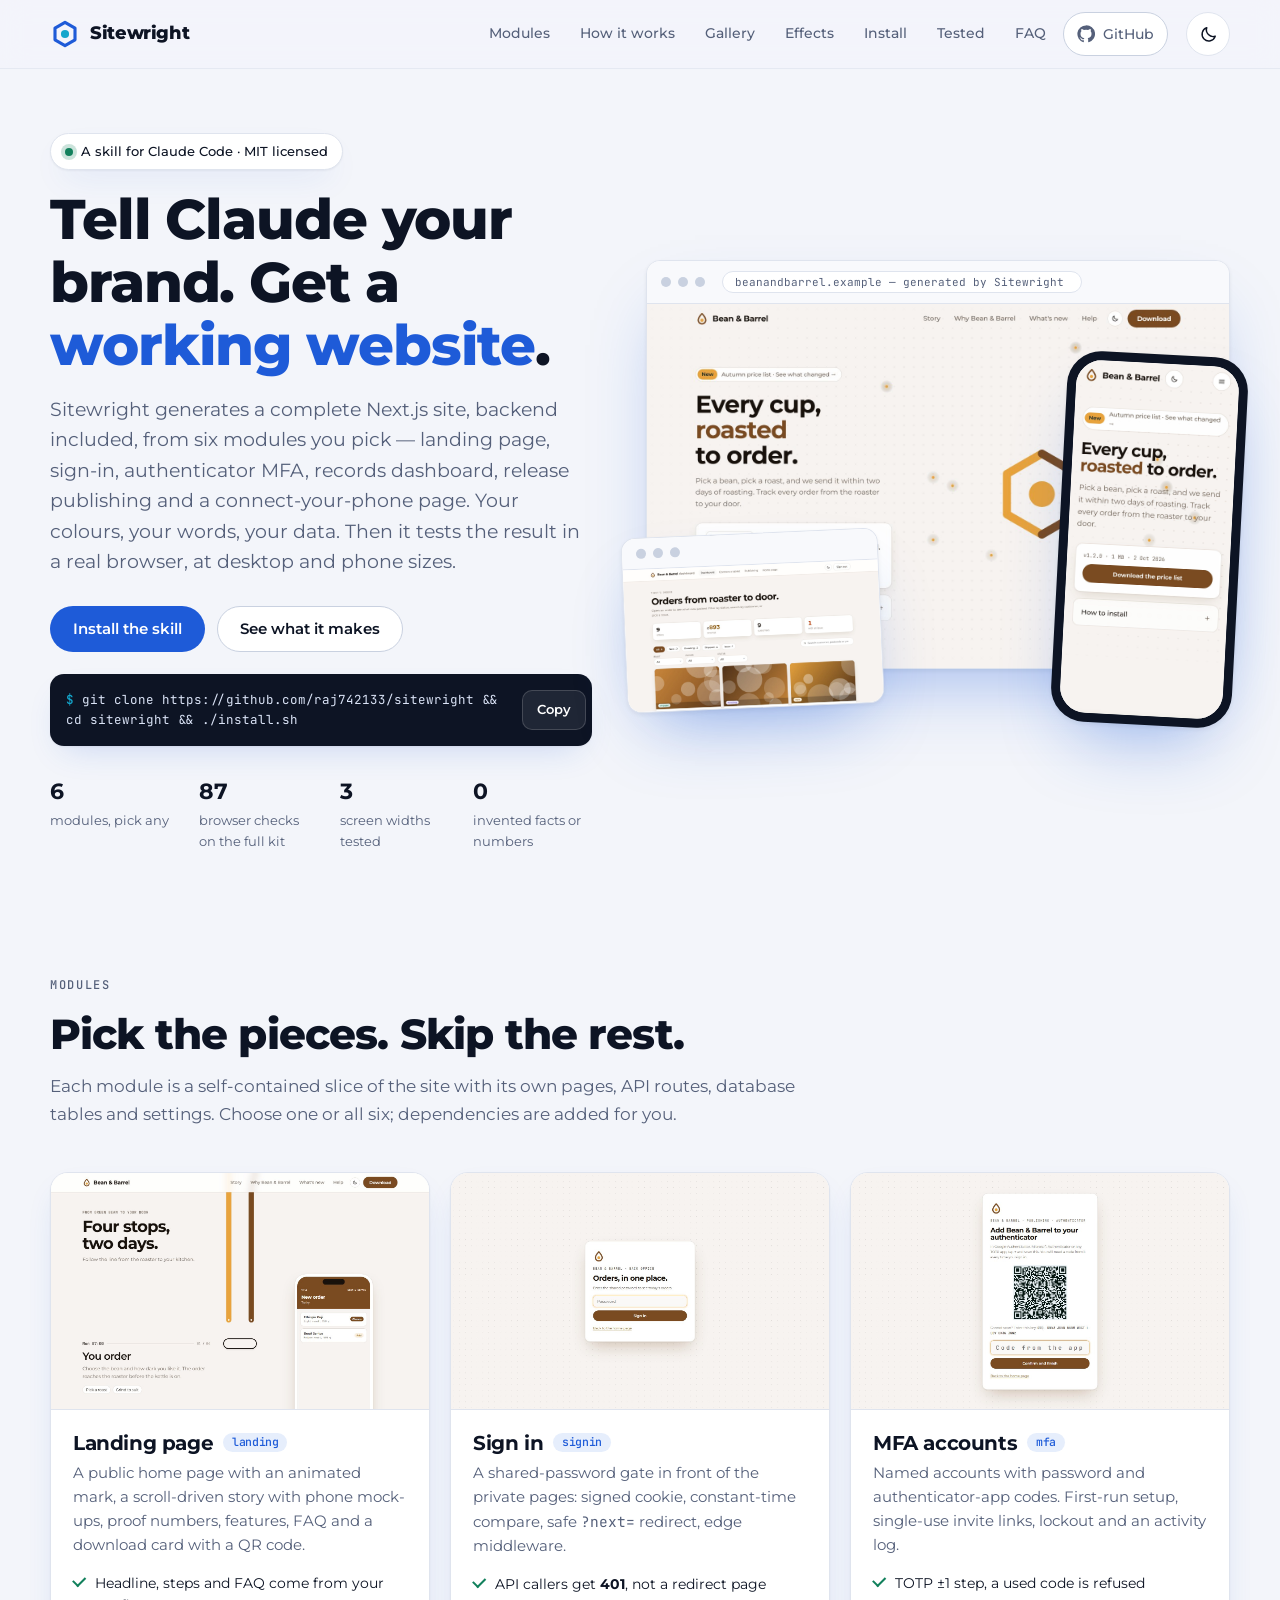
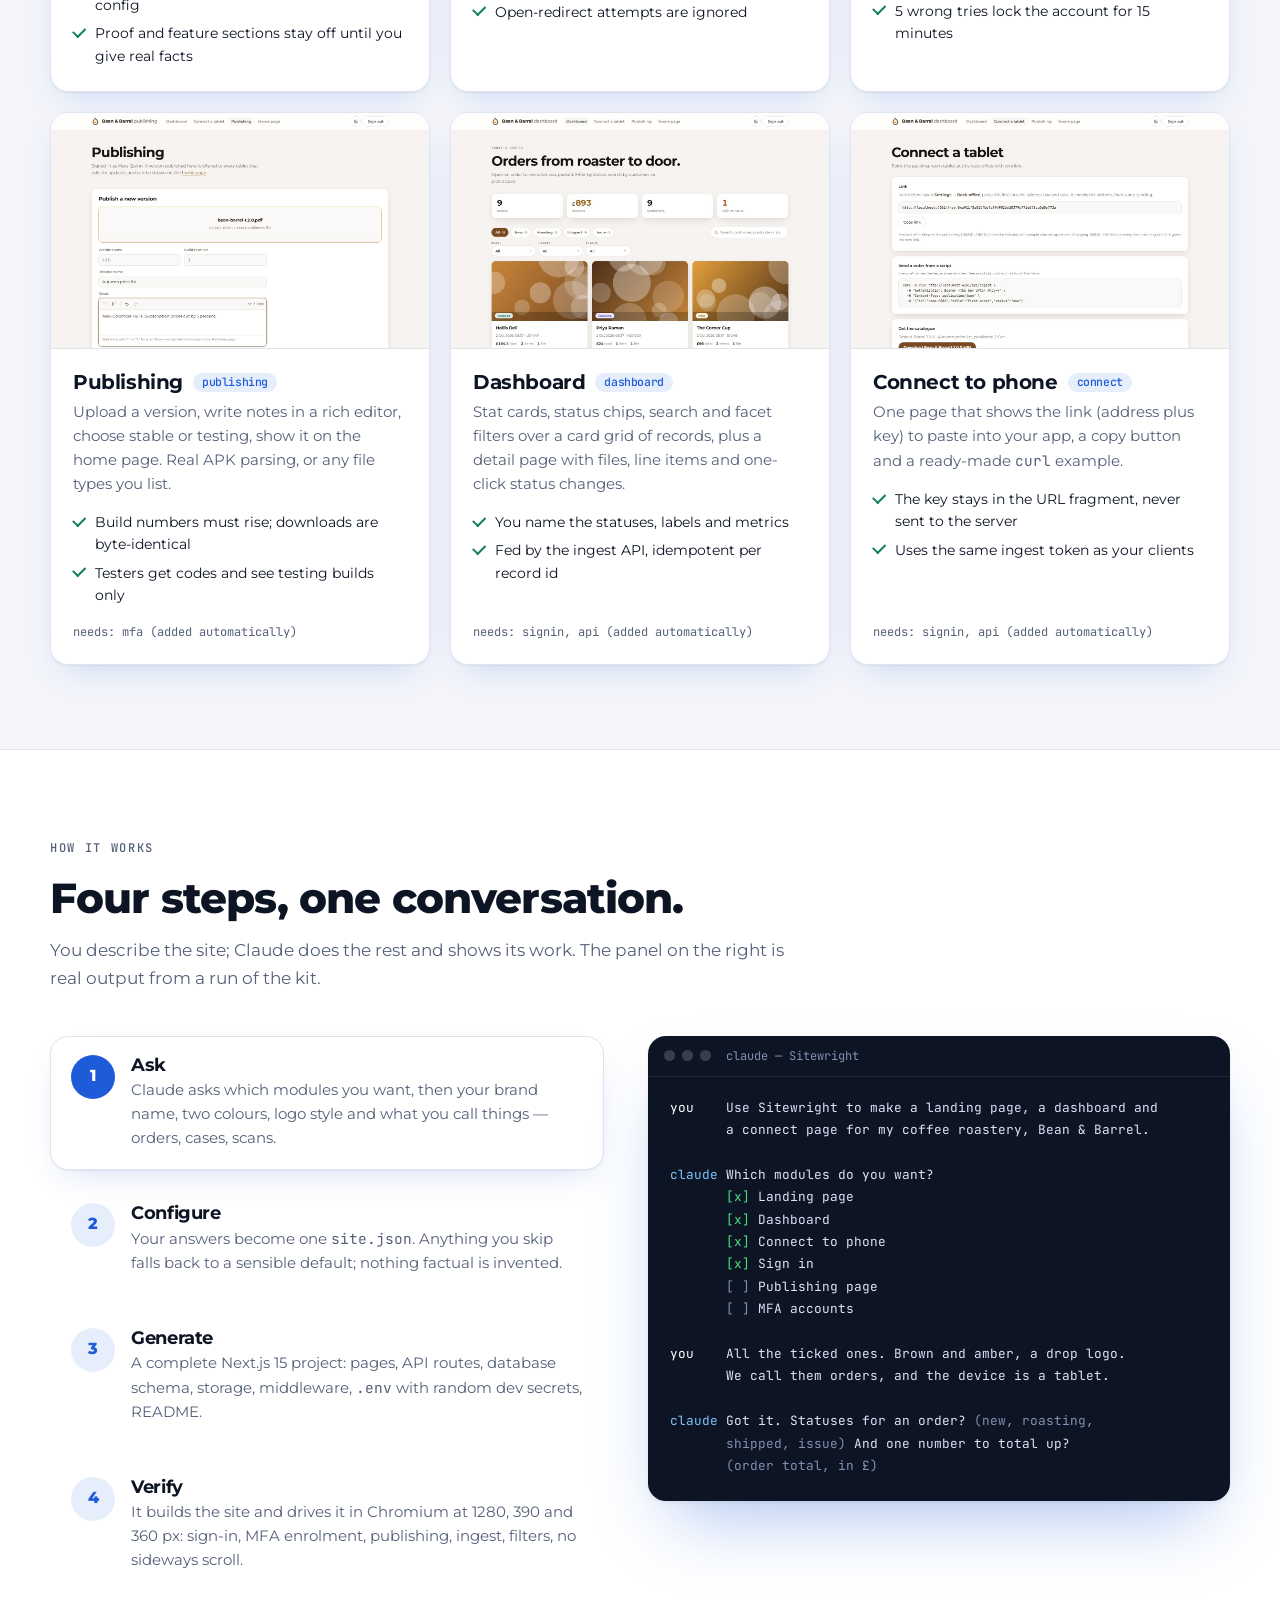
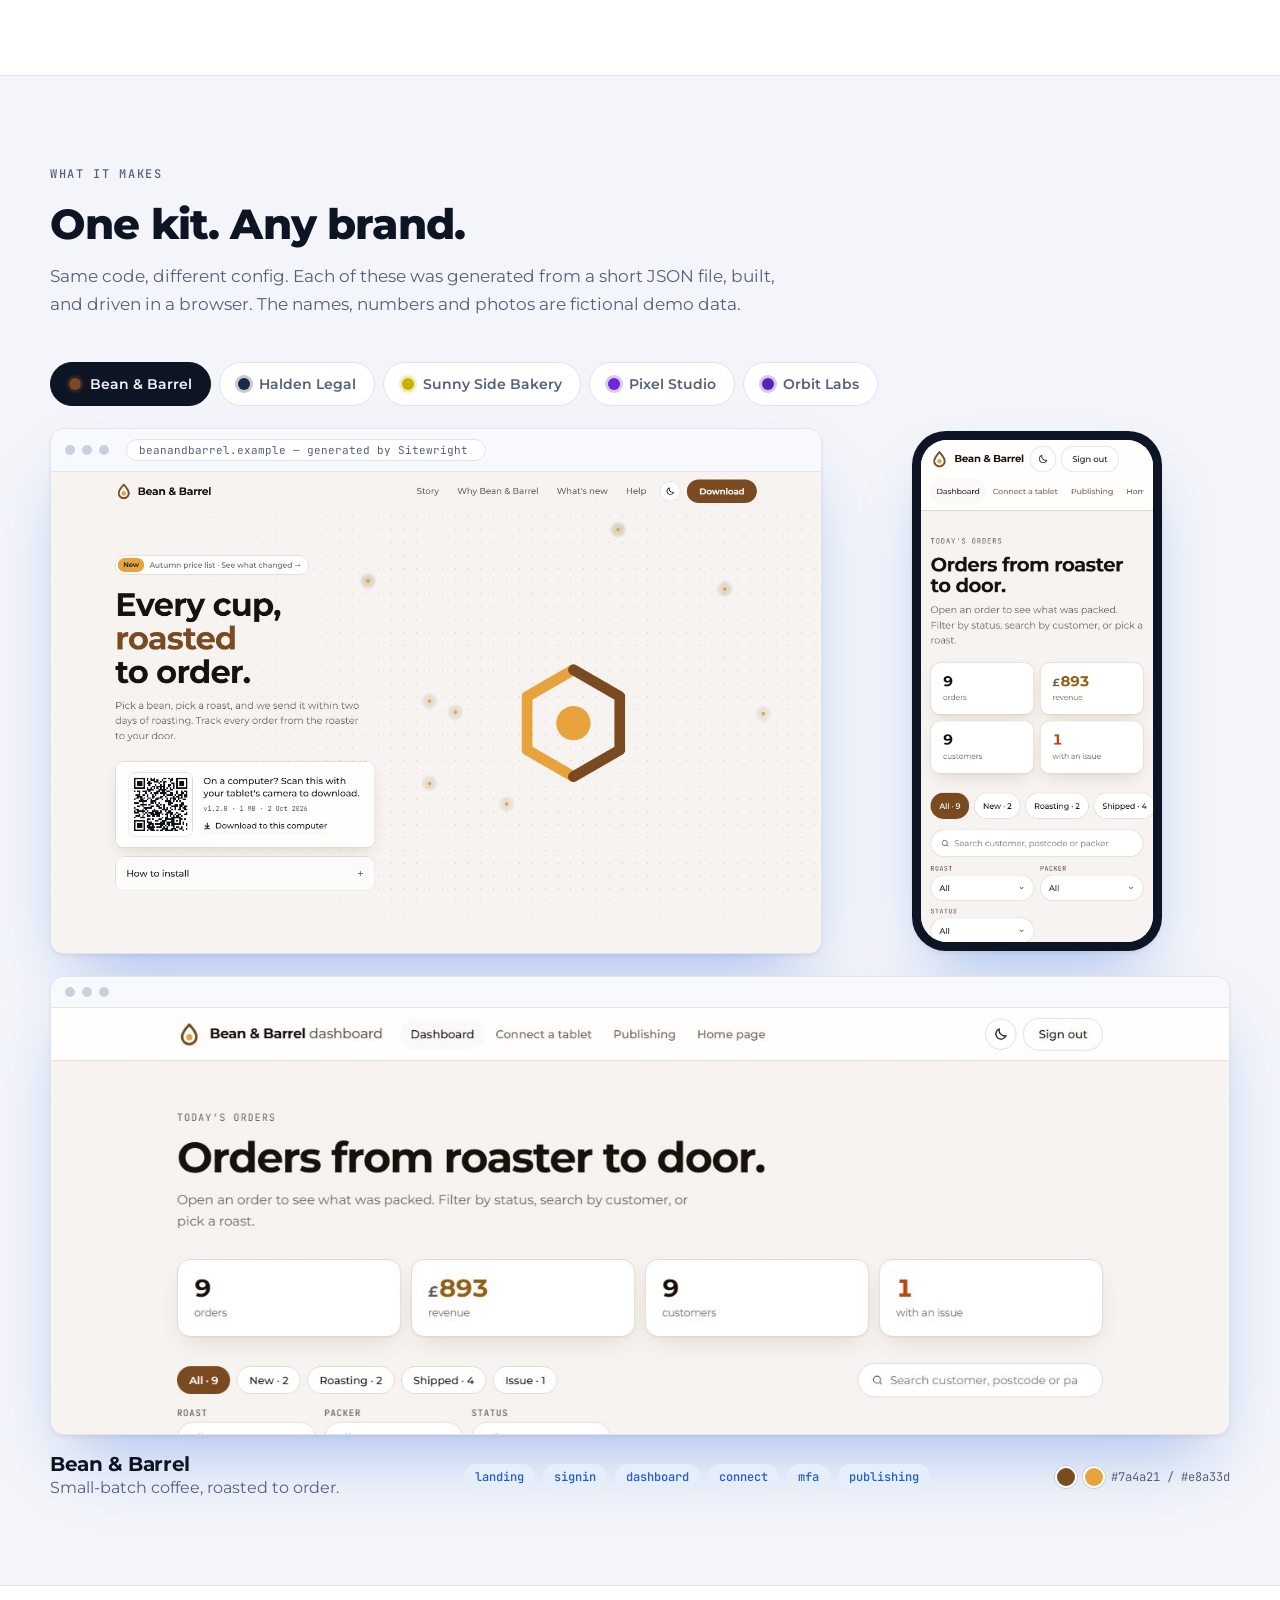
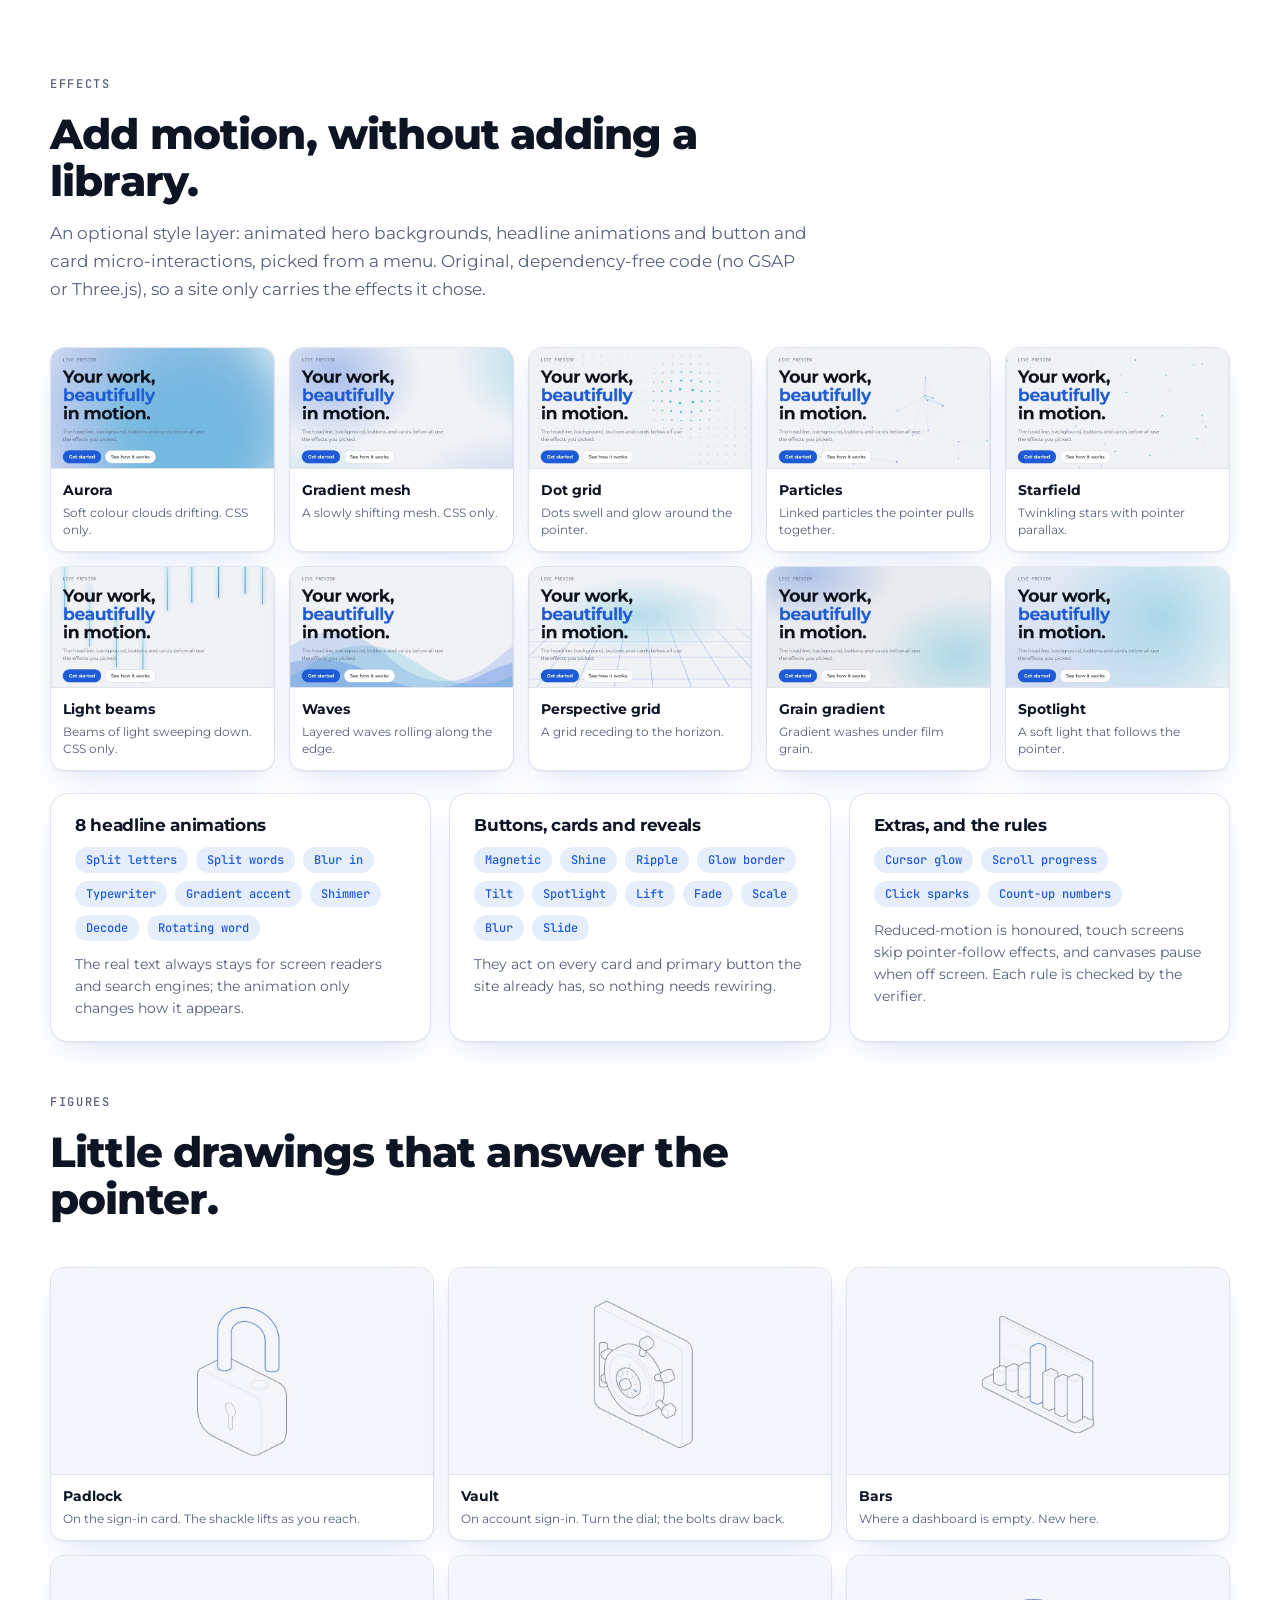
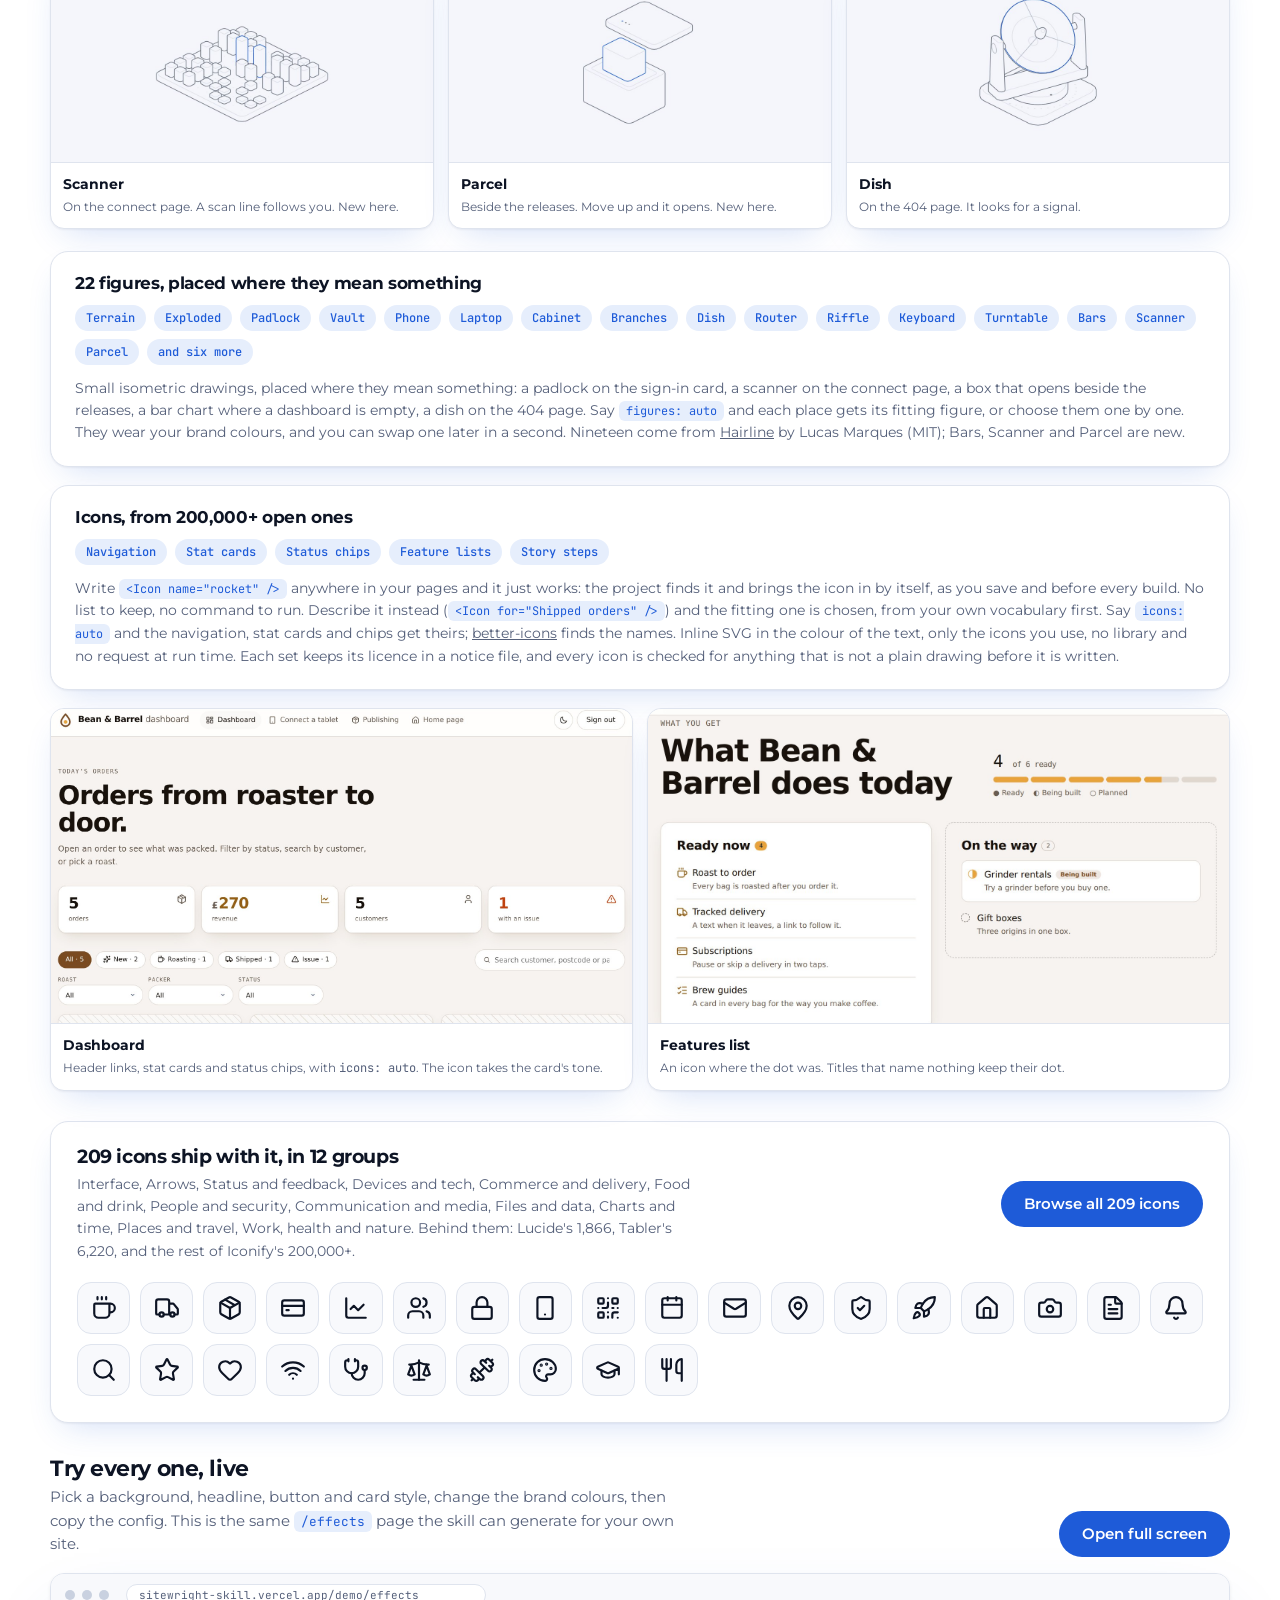
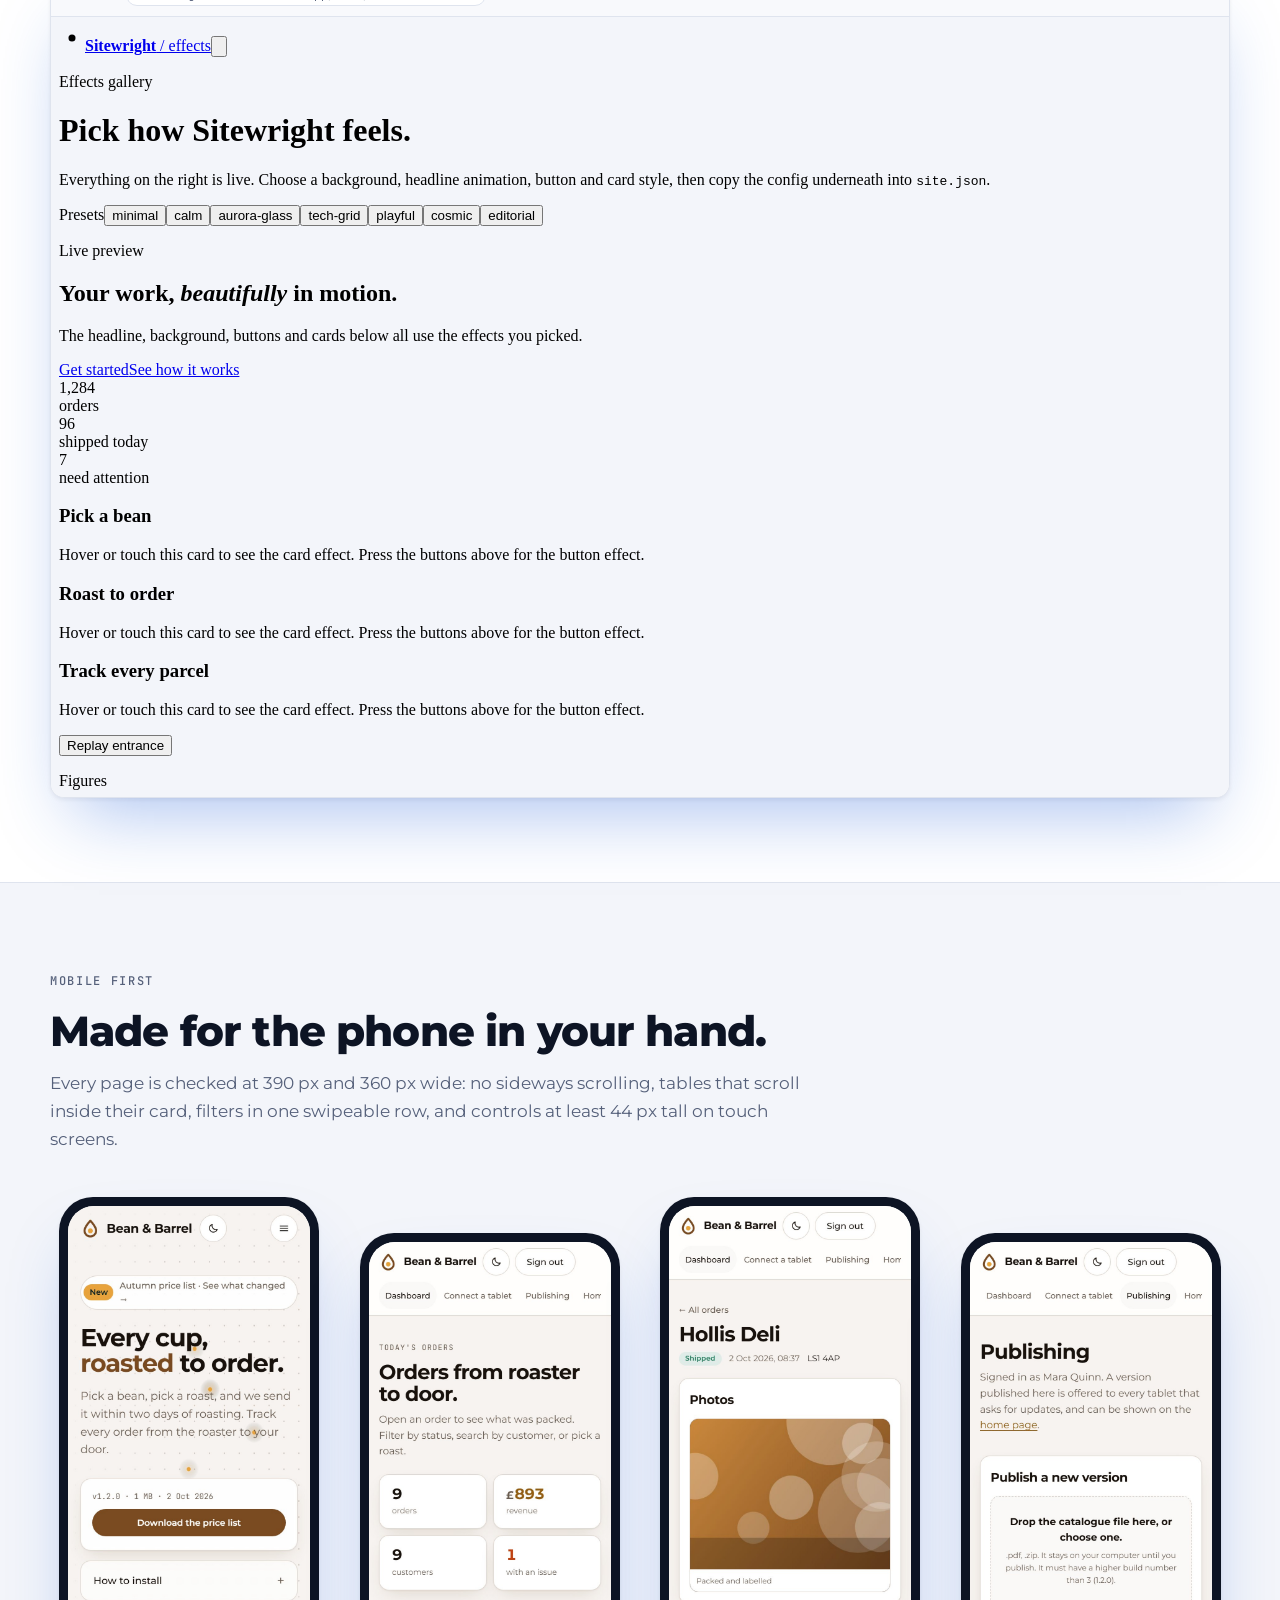
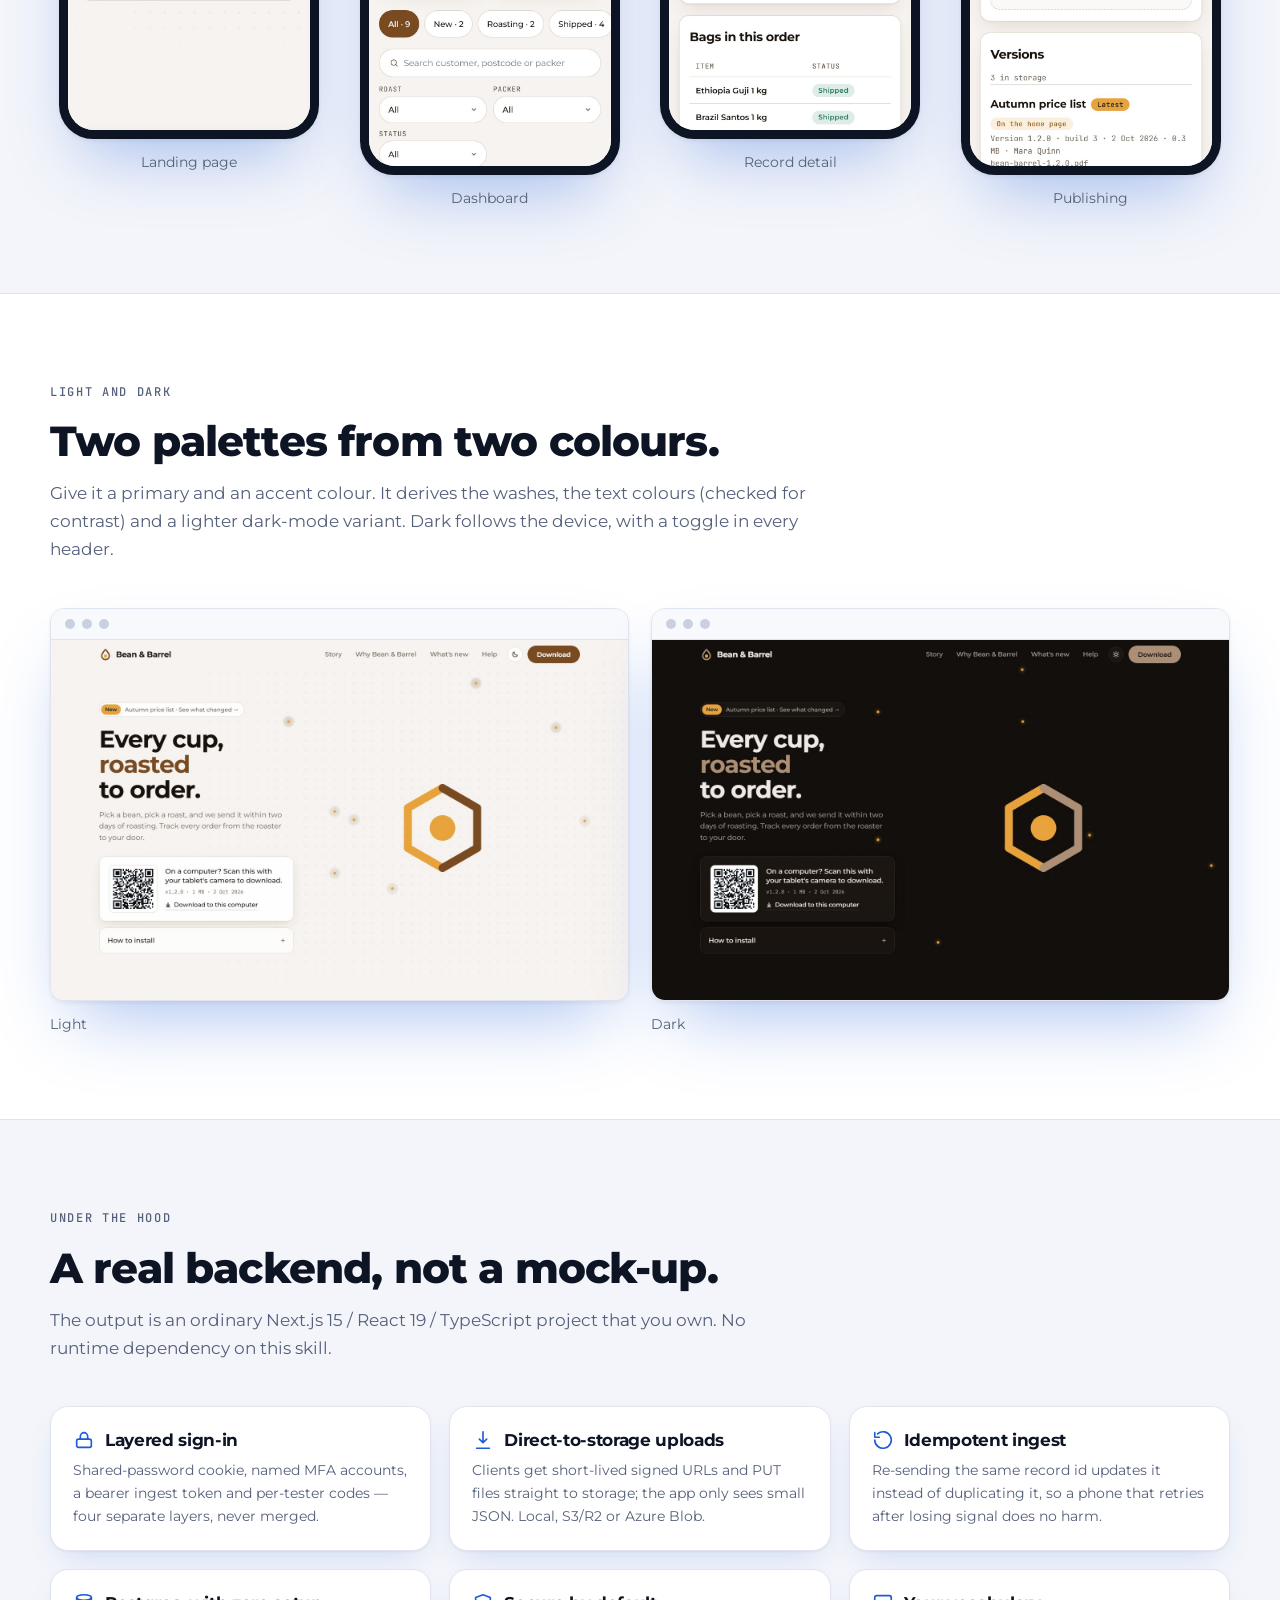
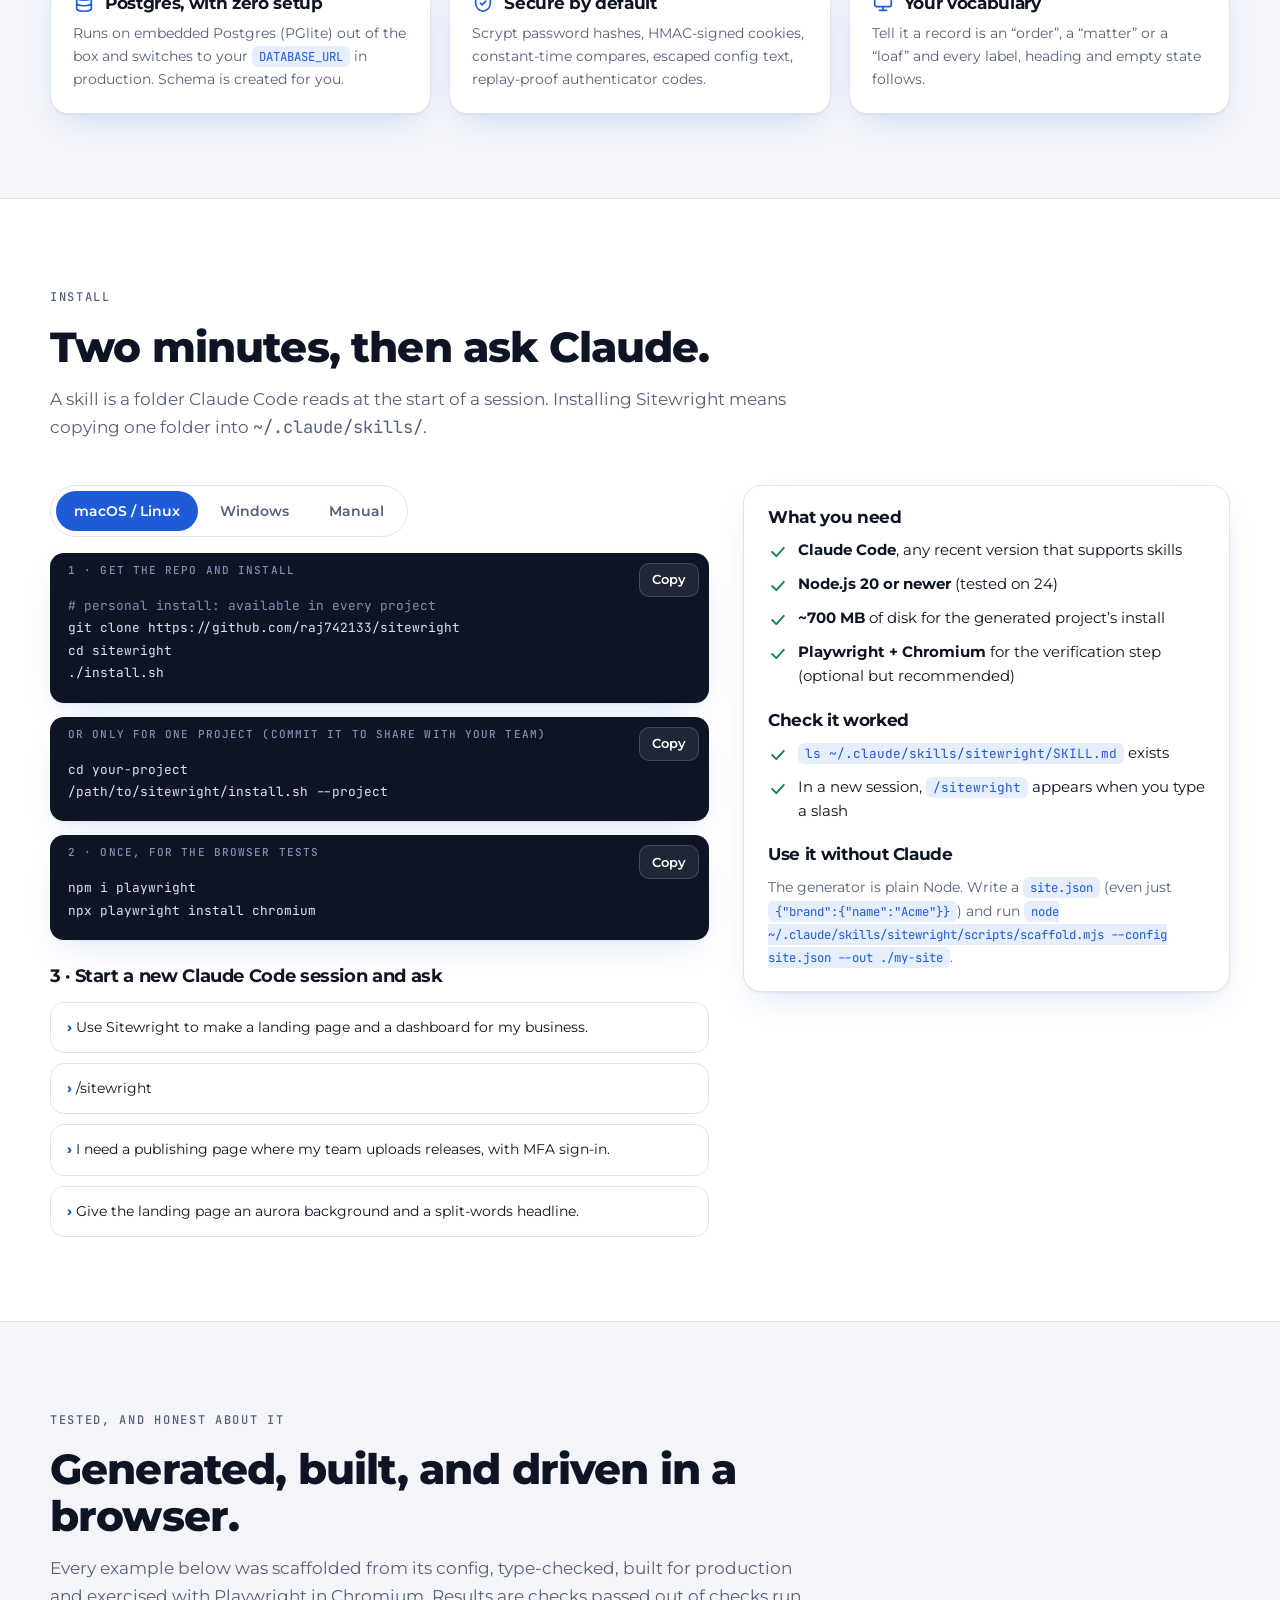
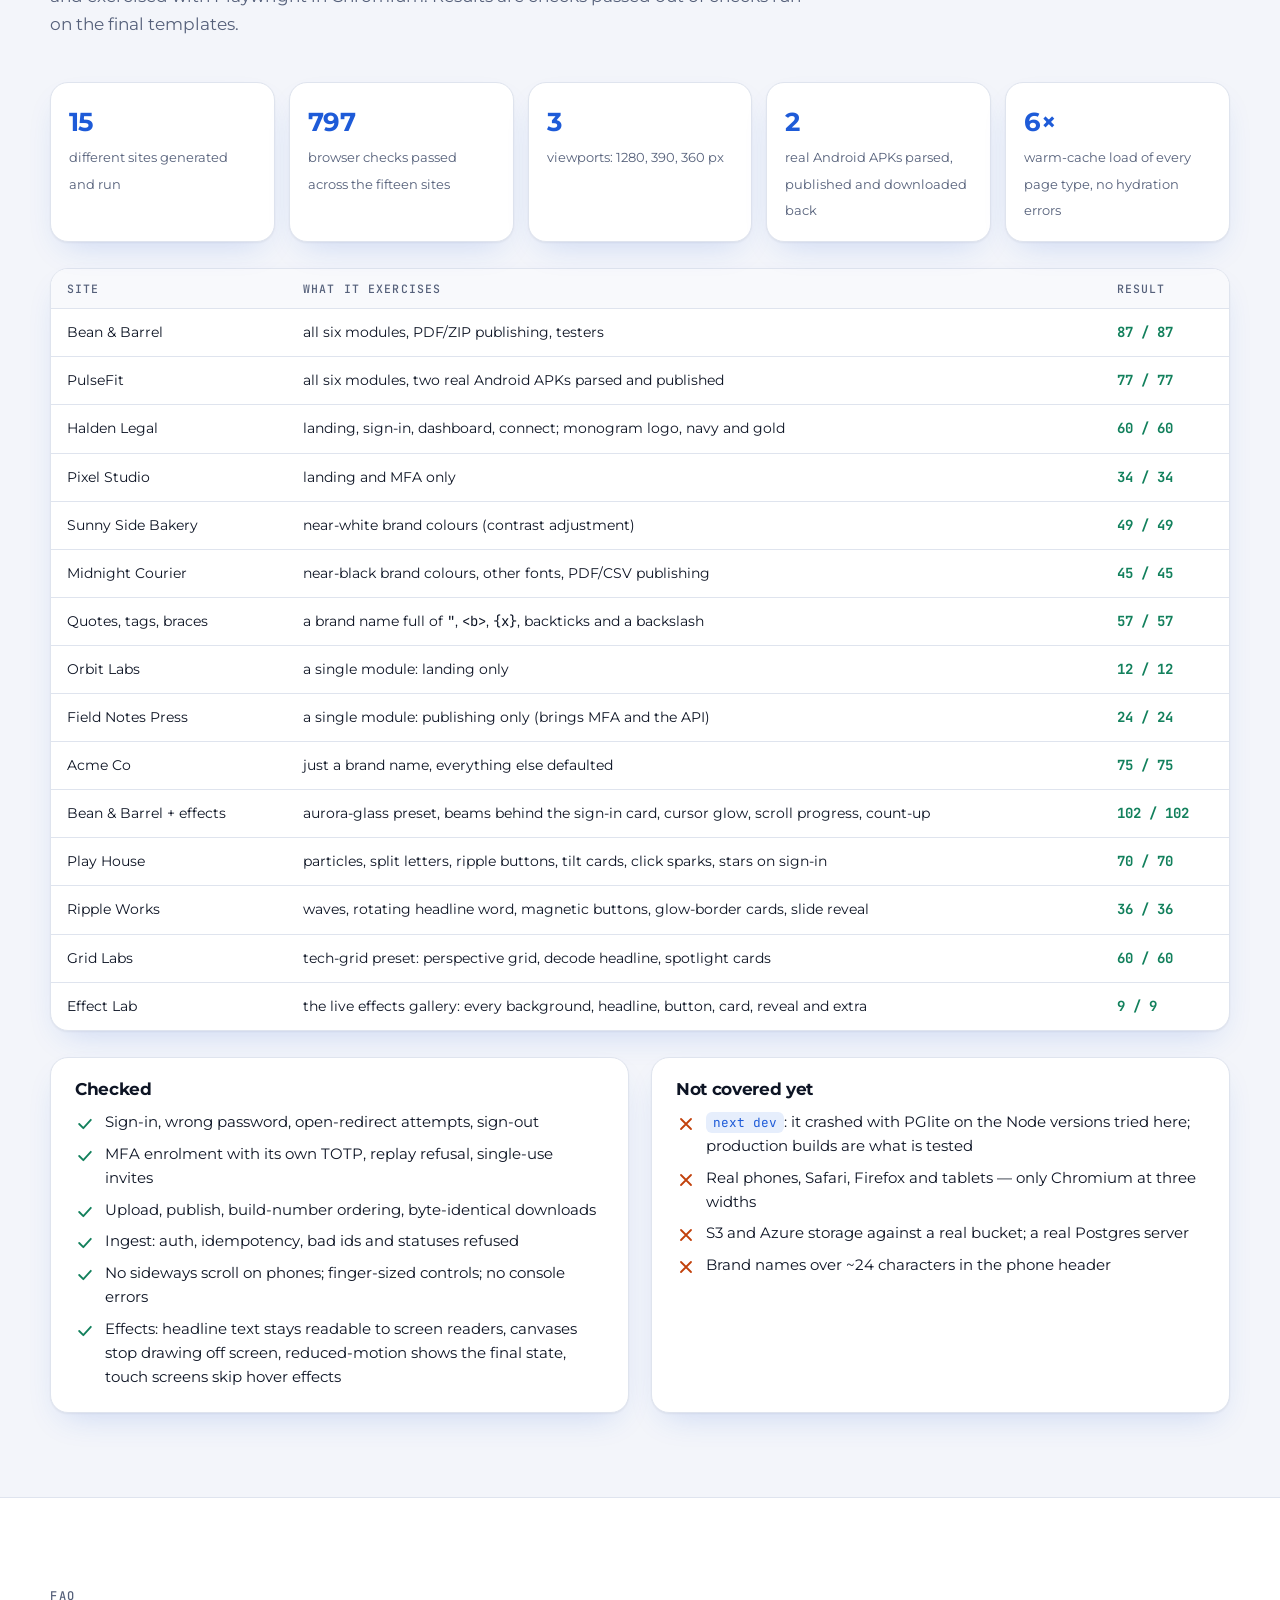
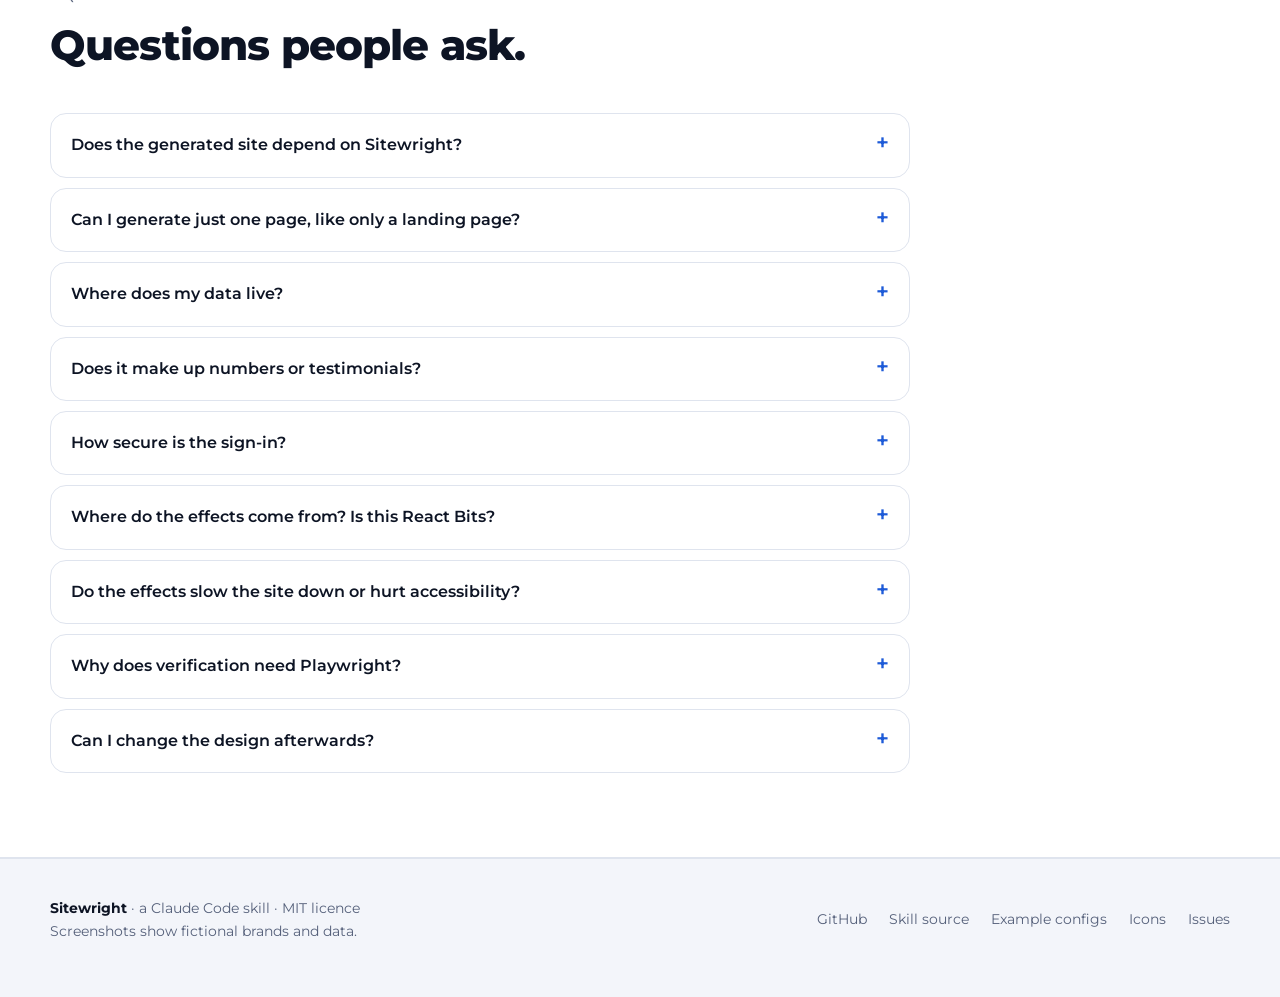
==== commit bf972f35: "Icons follow your code: write <Icon name="..." /> and it just works Using an icon no longer means re" ====
--- a/site/index.html
+++ b/site/index.html
@@ -300,7 +300,7 @@
         <p class="muted" style="font-size:13.5px;margin-top:12px">Small isometric drawings, placed where they mean something: a padlock on the sign-in card, a scanner on the connect page, a box that opens beside the releases, a bar chart where a dashboard is empty, a dish on the 404 page. Say <code>figures: auto</code> and each place gets its fitting figure, or choose them one by one. They wear your brand colours, and you can swap one later in a second. Nineteen come from <a href="https://github.com/lucasmarkes/hairline" rel="noopener">Hairline</a> by Lucas Marques (MIT); Bars, Scanner and Parcel are new.</p></div>
       <div class="req reveal"><h3>Icons, from 200,000+ open ones</h3>
         <div class="fx-chips"><span>Navigation</span><span>Stat cards</span><span>Status chips</span><span>Feature lists</span><span>Story steps</span></div>
-        <p class="muted" style="font-size:13.5px;margin-top:12px">Say <code>icons: auto</code> and the places a title clearly names get an icon (an order is a box, a delivery a truck); or pick your own, found with <a href="https://github.com/better-auth/better-icons" rel="noopener">better-icons</a>. Inline SVG in the colour of the text, only the icons you use, no library and no request at run time. Each set keeps its licence in a notice file, and every icon is checked for anything that is not a plain drawing before it is written.</p></div>
+        <p class="muted" style="font-size:13.5px;margin-top:12px">Write <code>&lt;Icon name="rocket" /&gt;</code> anywhere in your pages and it just works: the project finds it and brings the icon in by itself, as you save and before every build. No list to keep, no command to run. Describe it instead (<code>&lt;Icon for="Shipped orders" /&gt;</code>) and the fitting one is chosen, from your own vocabulary first. Say <code>icons: auto</code> and the navigation, stat cards and chips get theirs; <a href="https://github.com/better-auth/better-icons" rel="noopener">better-icons</a> finds the names. Inline SVG in the colour of the text, only the icons you use, no library and no request at run time. Each set keeps its licence in a notice file, and every icon is checked for anything that is not a plain drawing before it is written.</p></div>
     </div>
 
     <div class="fx-tiles two">
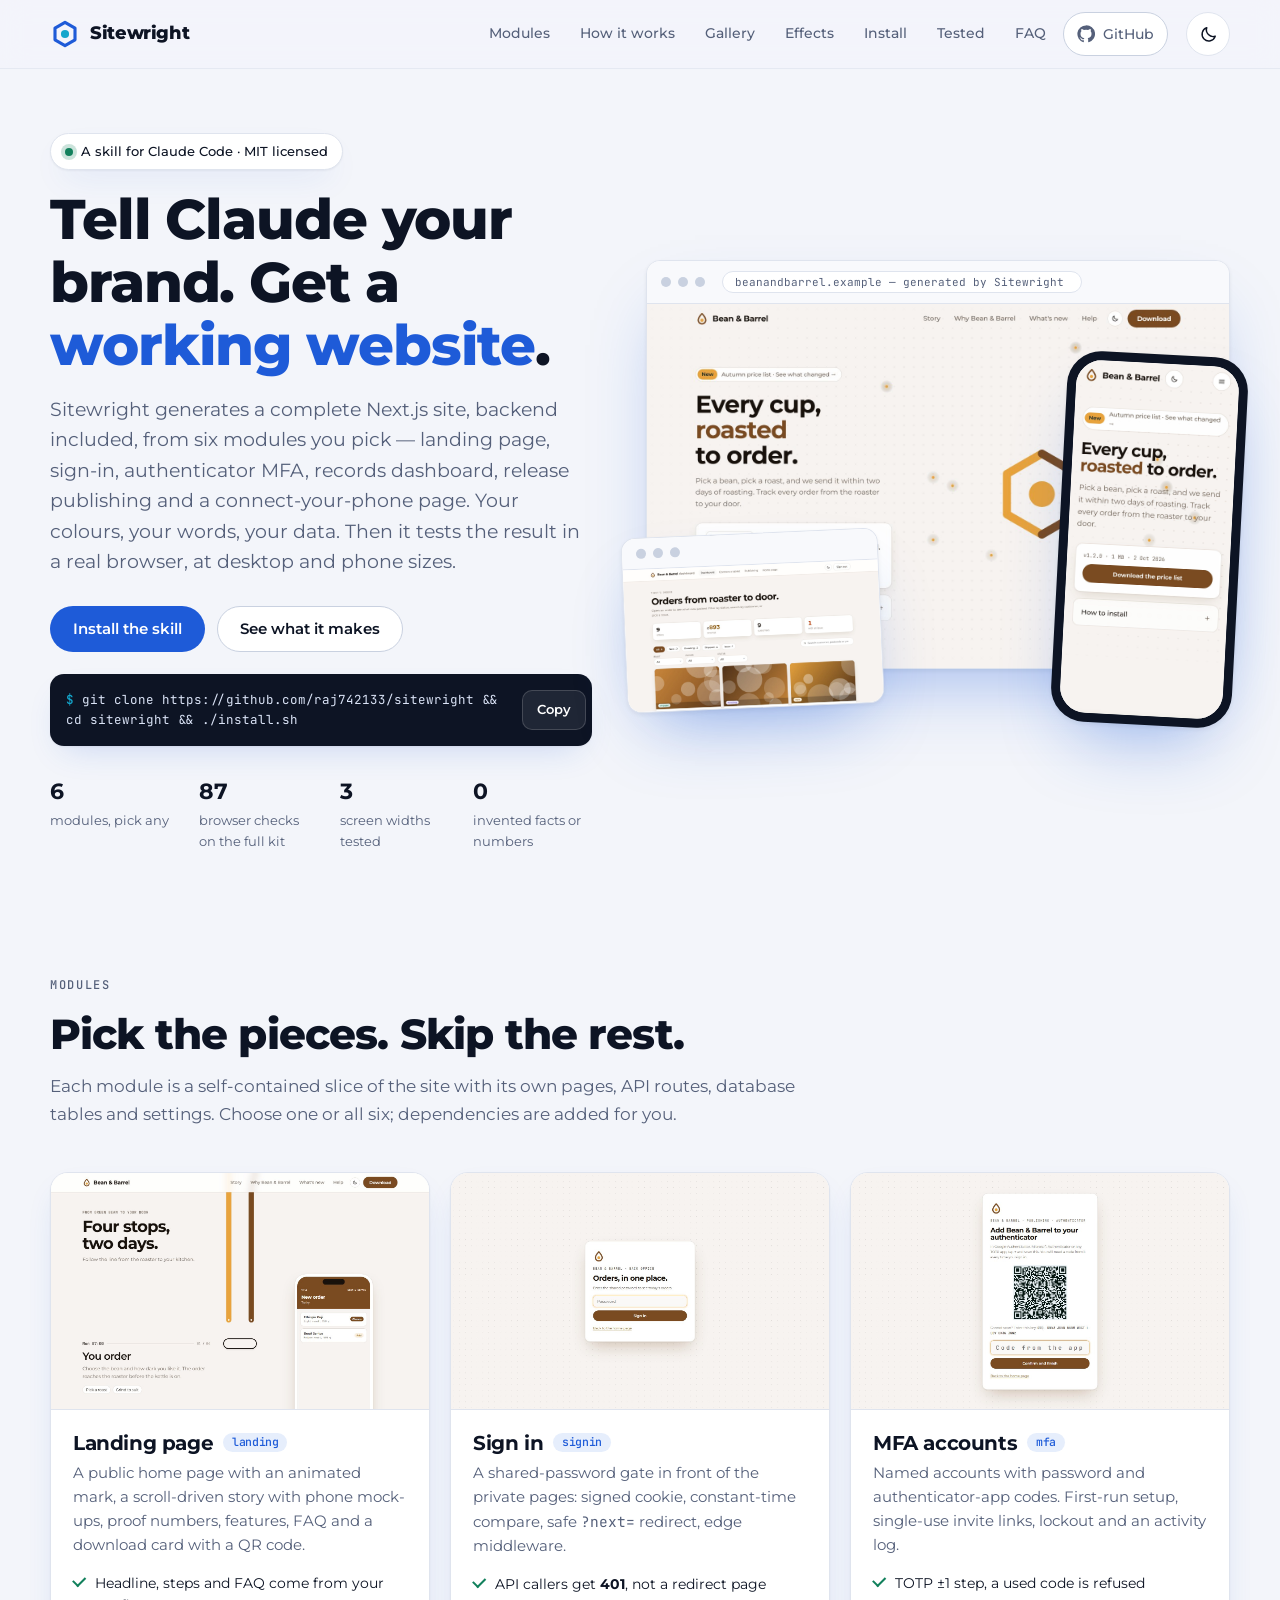
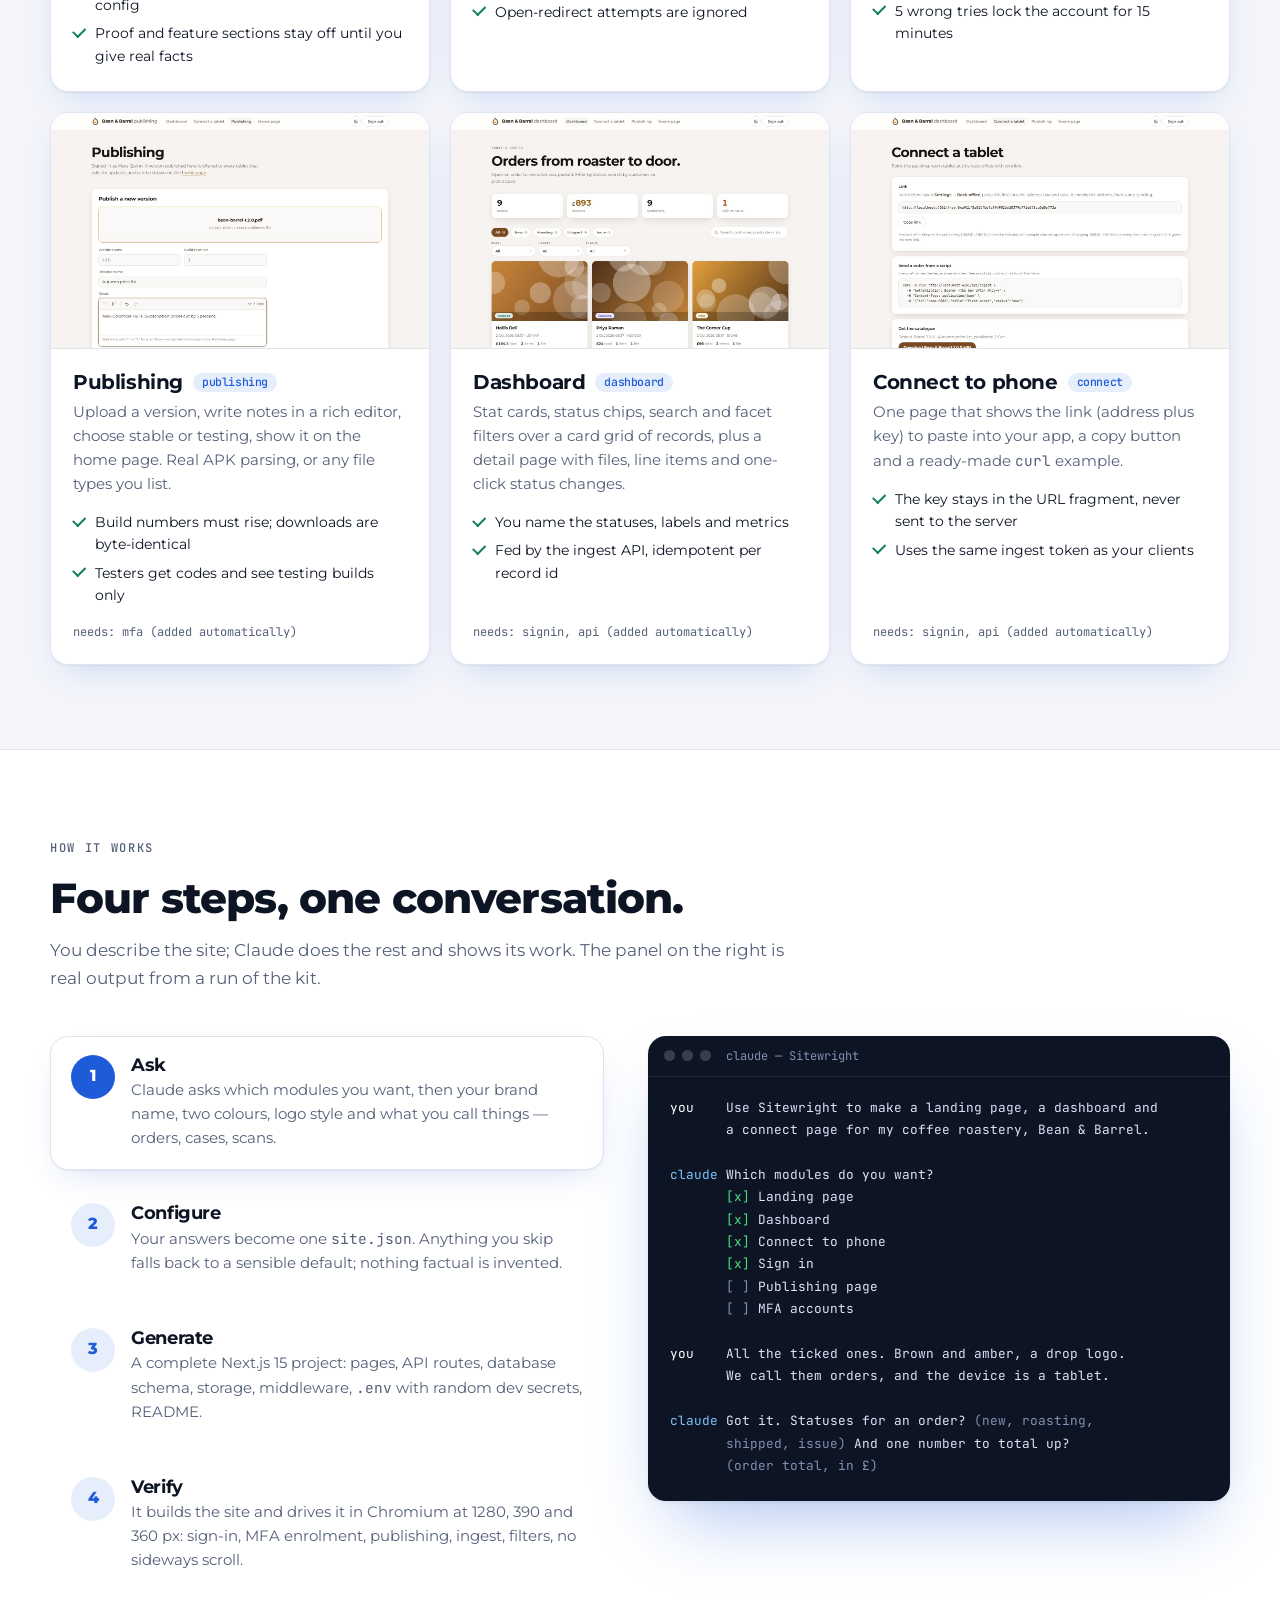
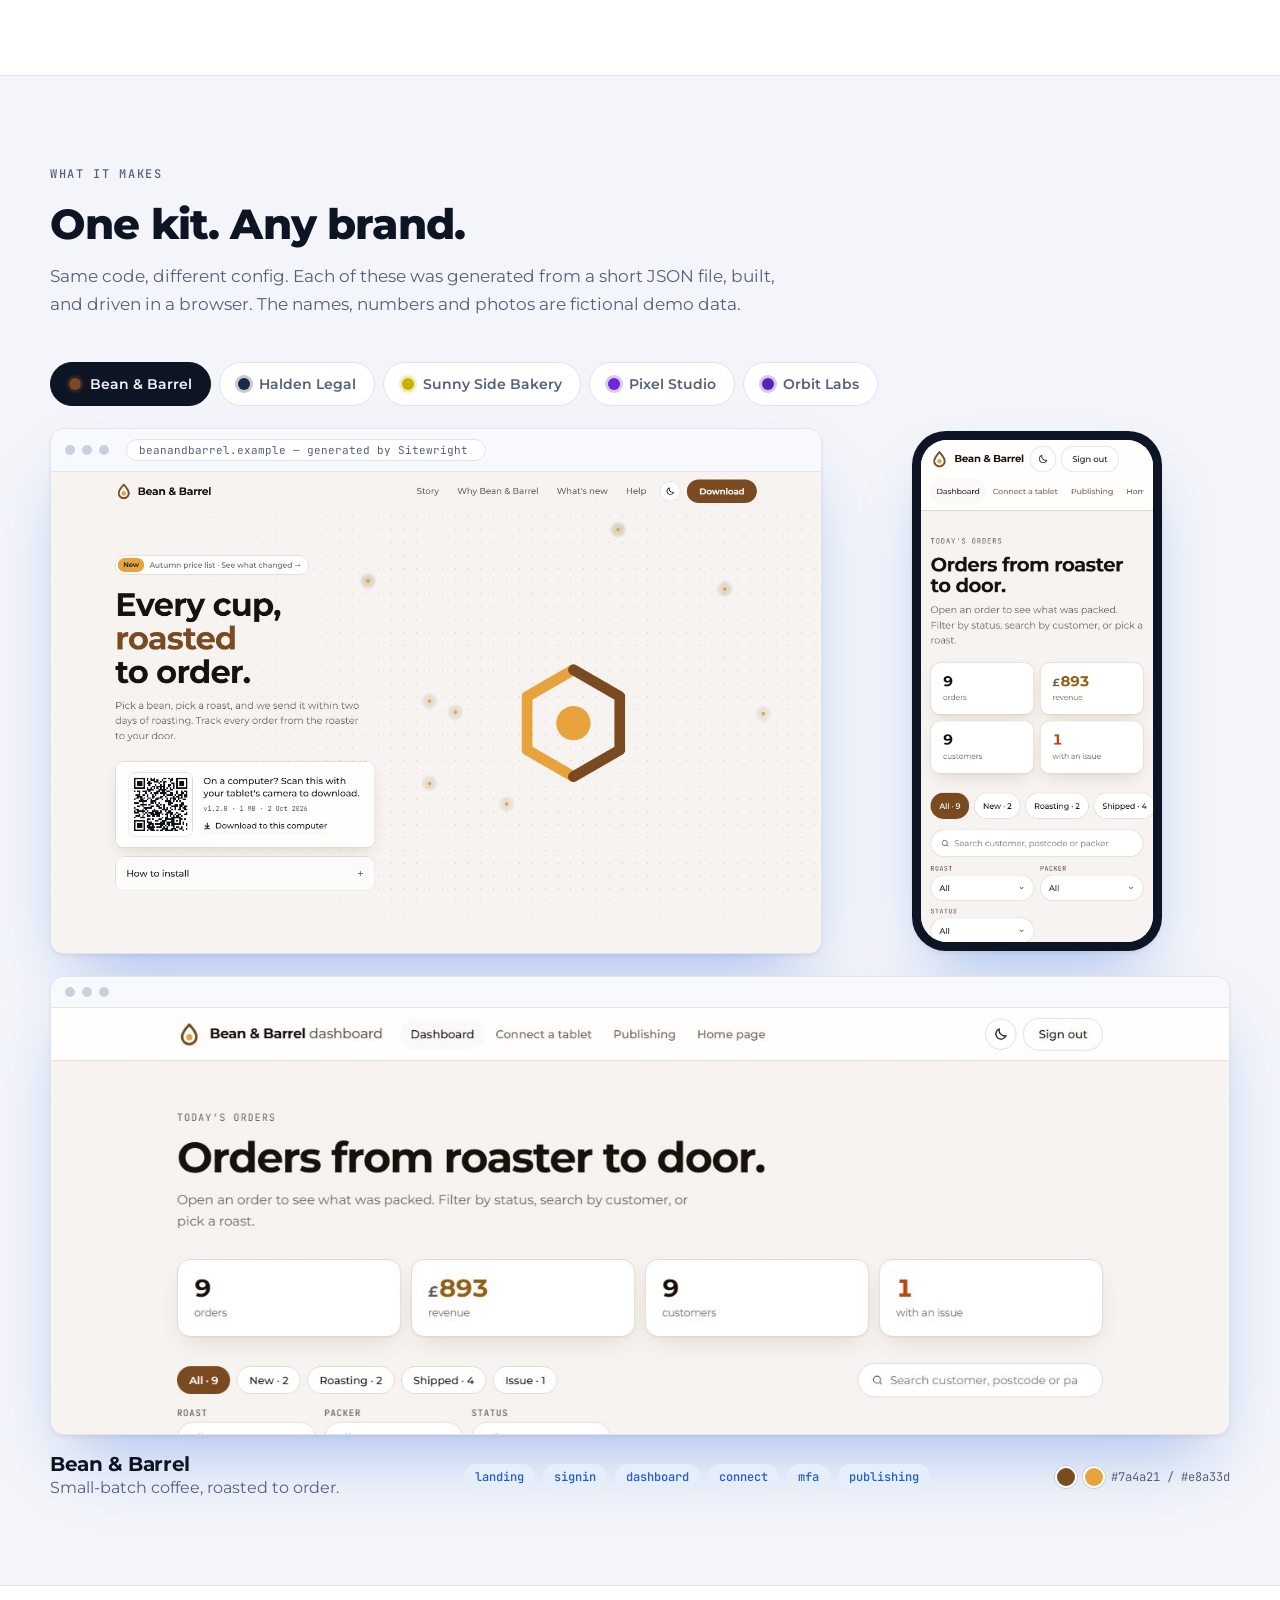
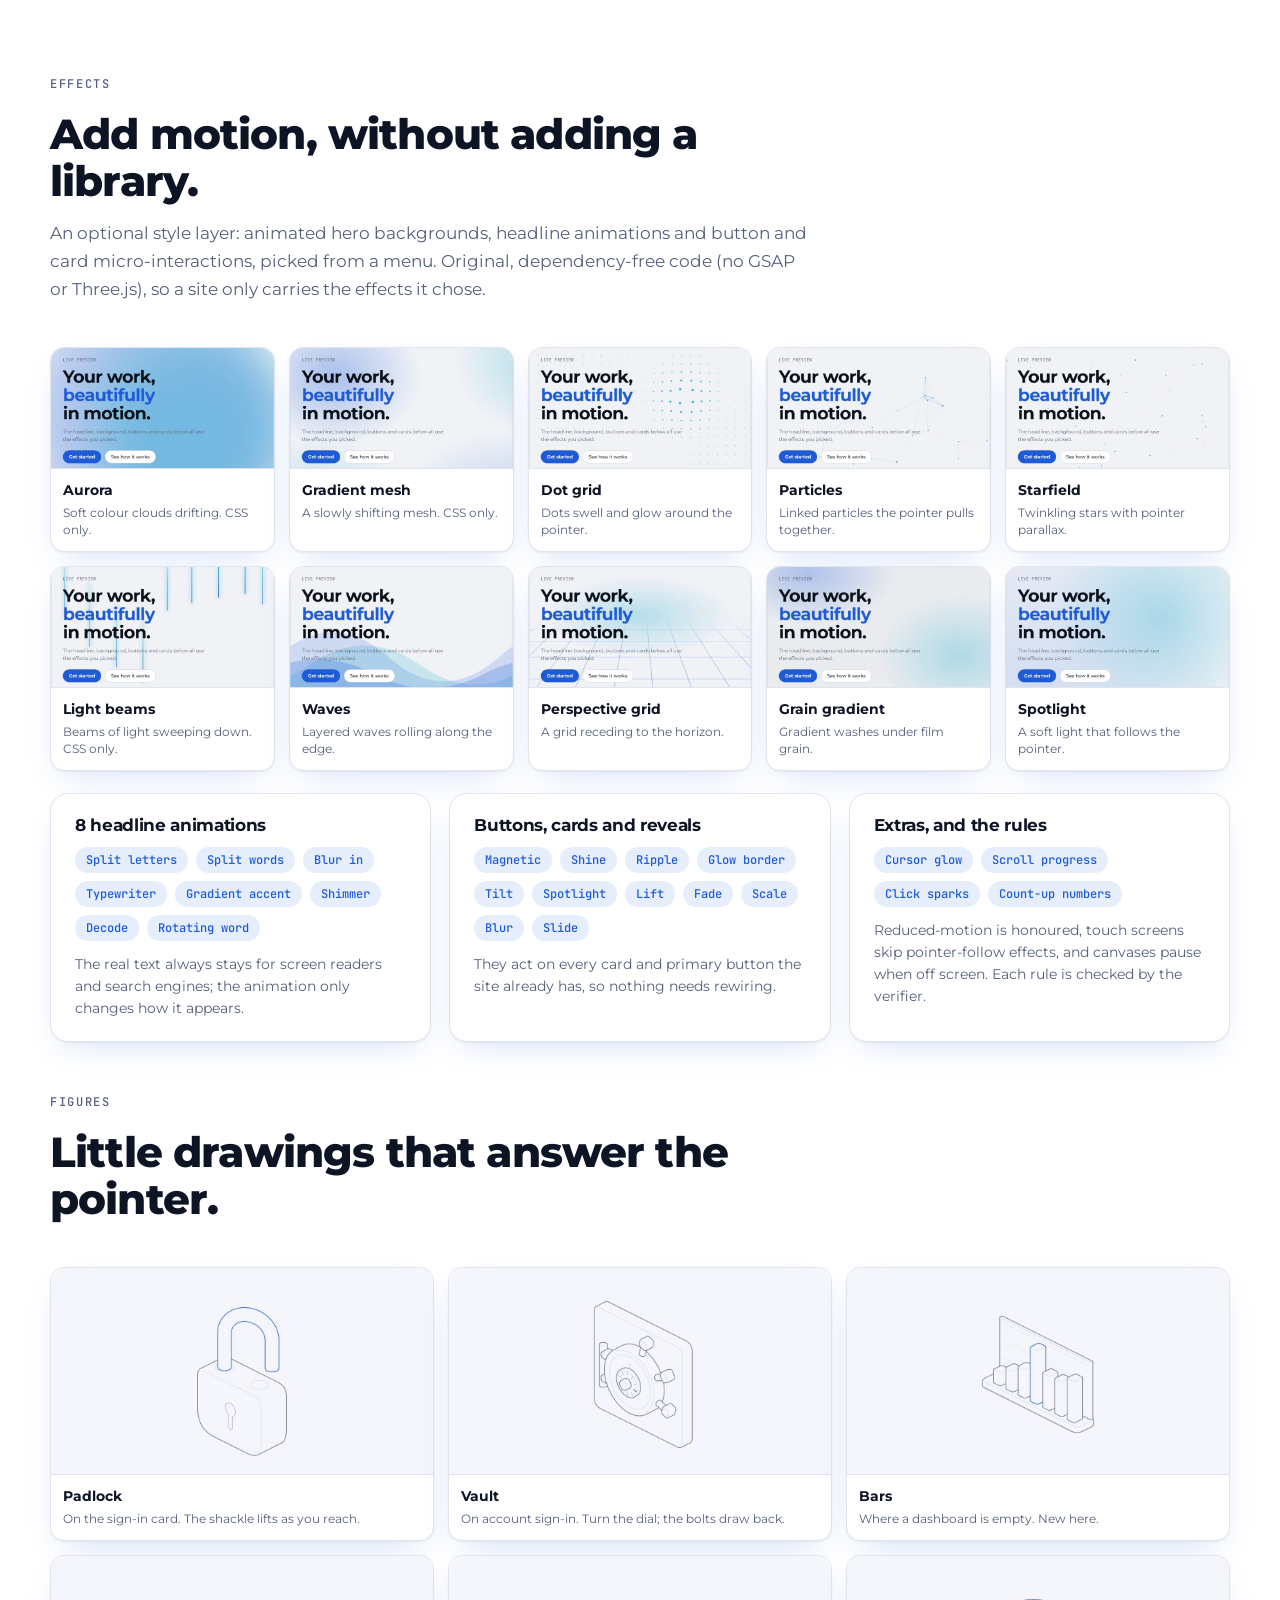
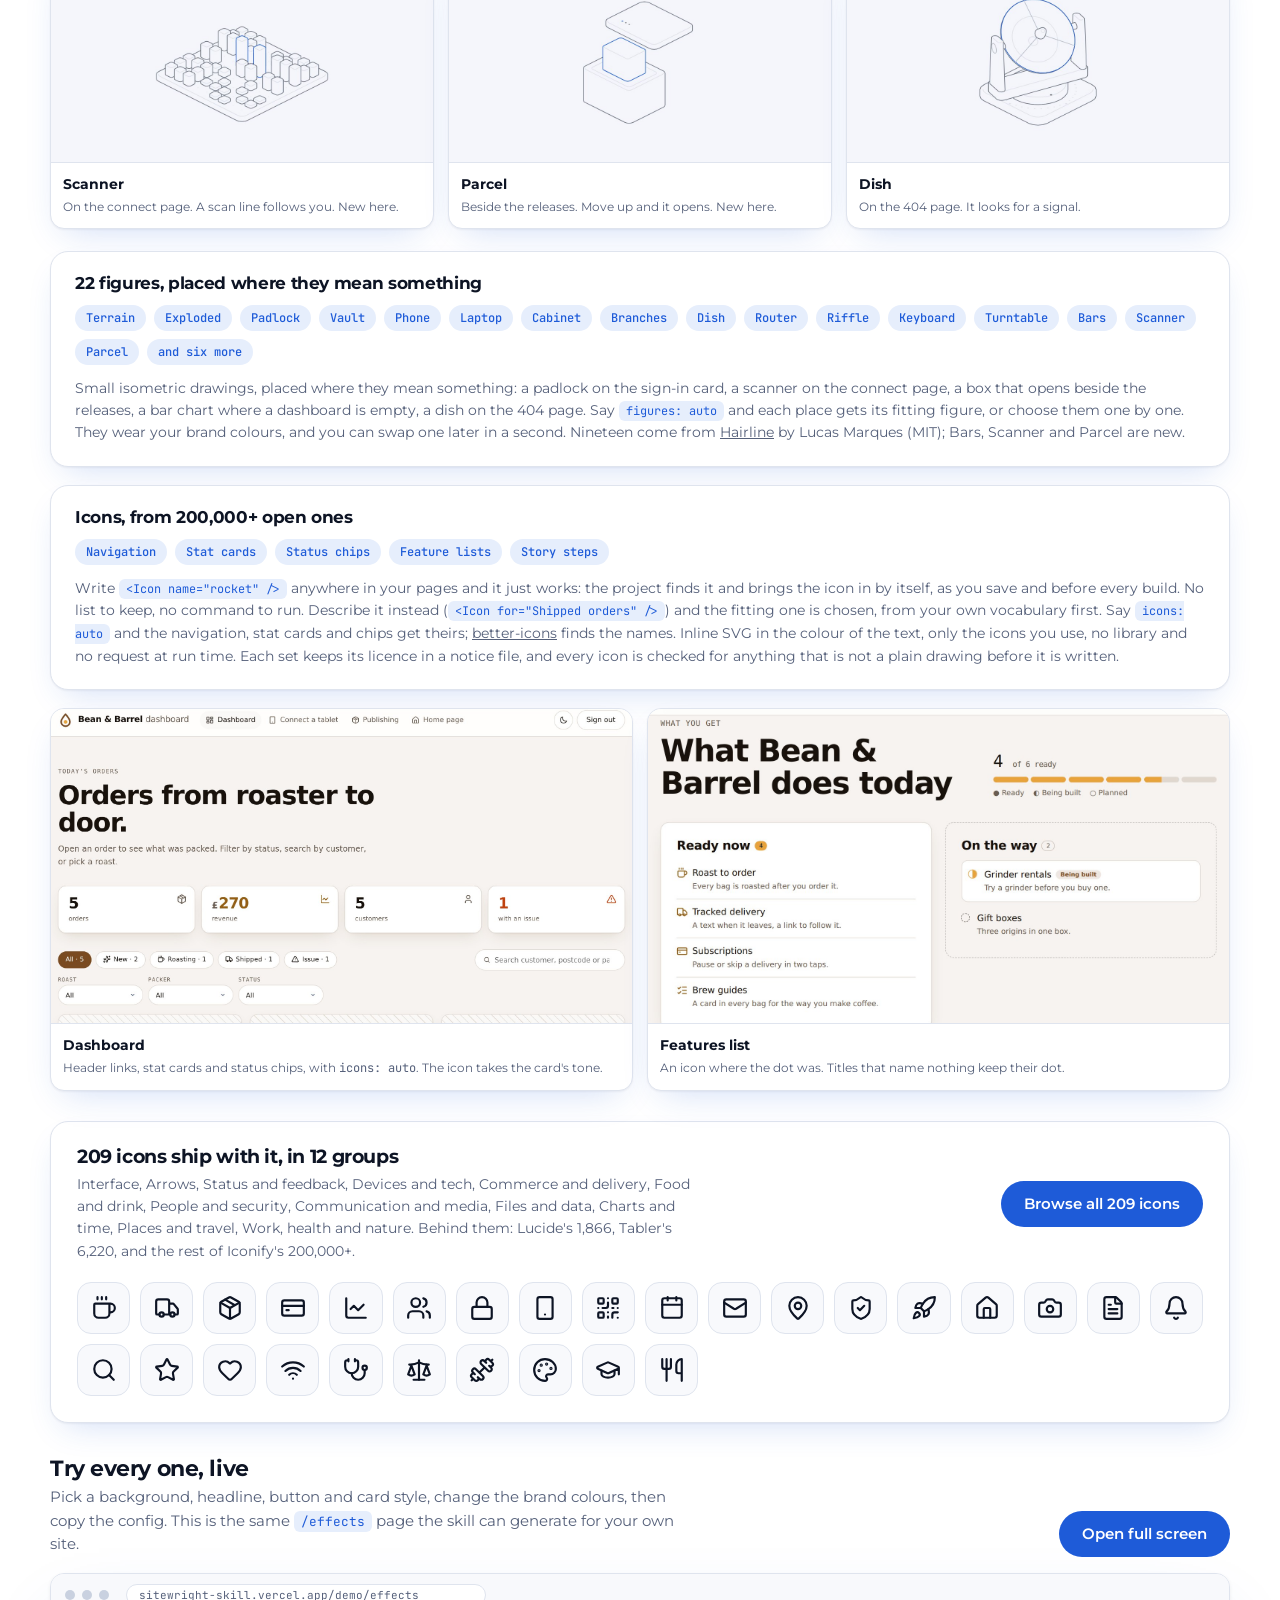
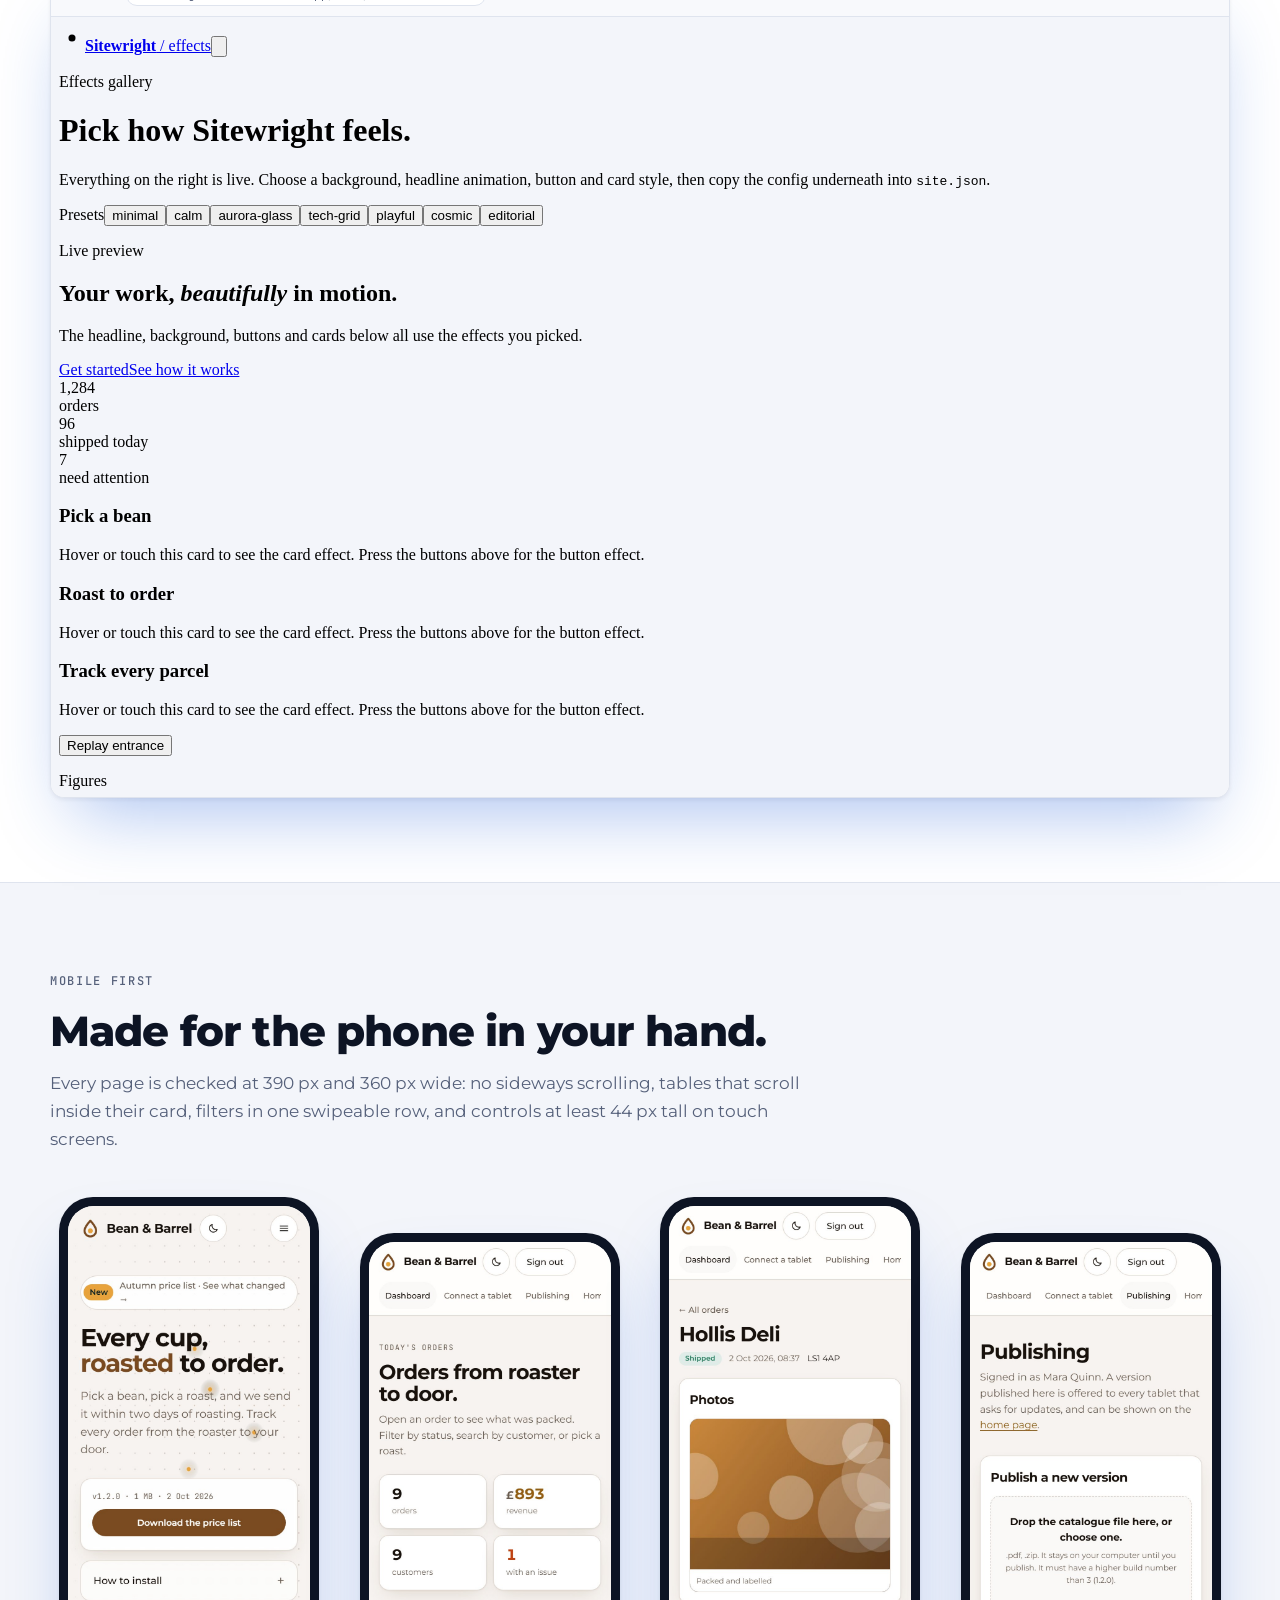
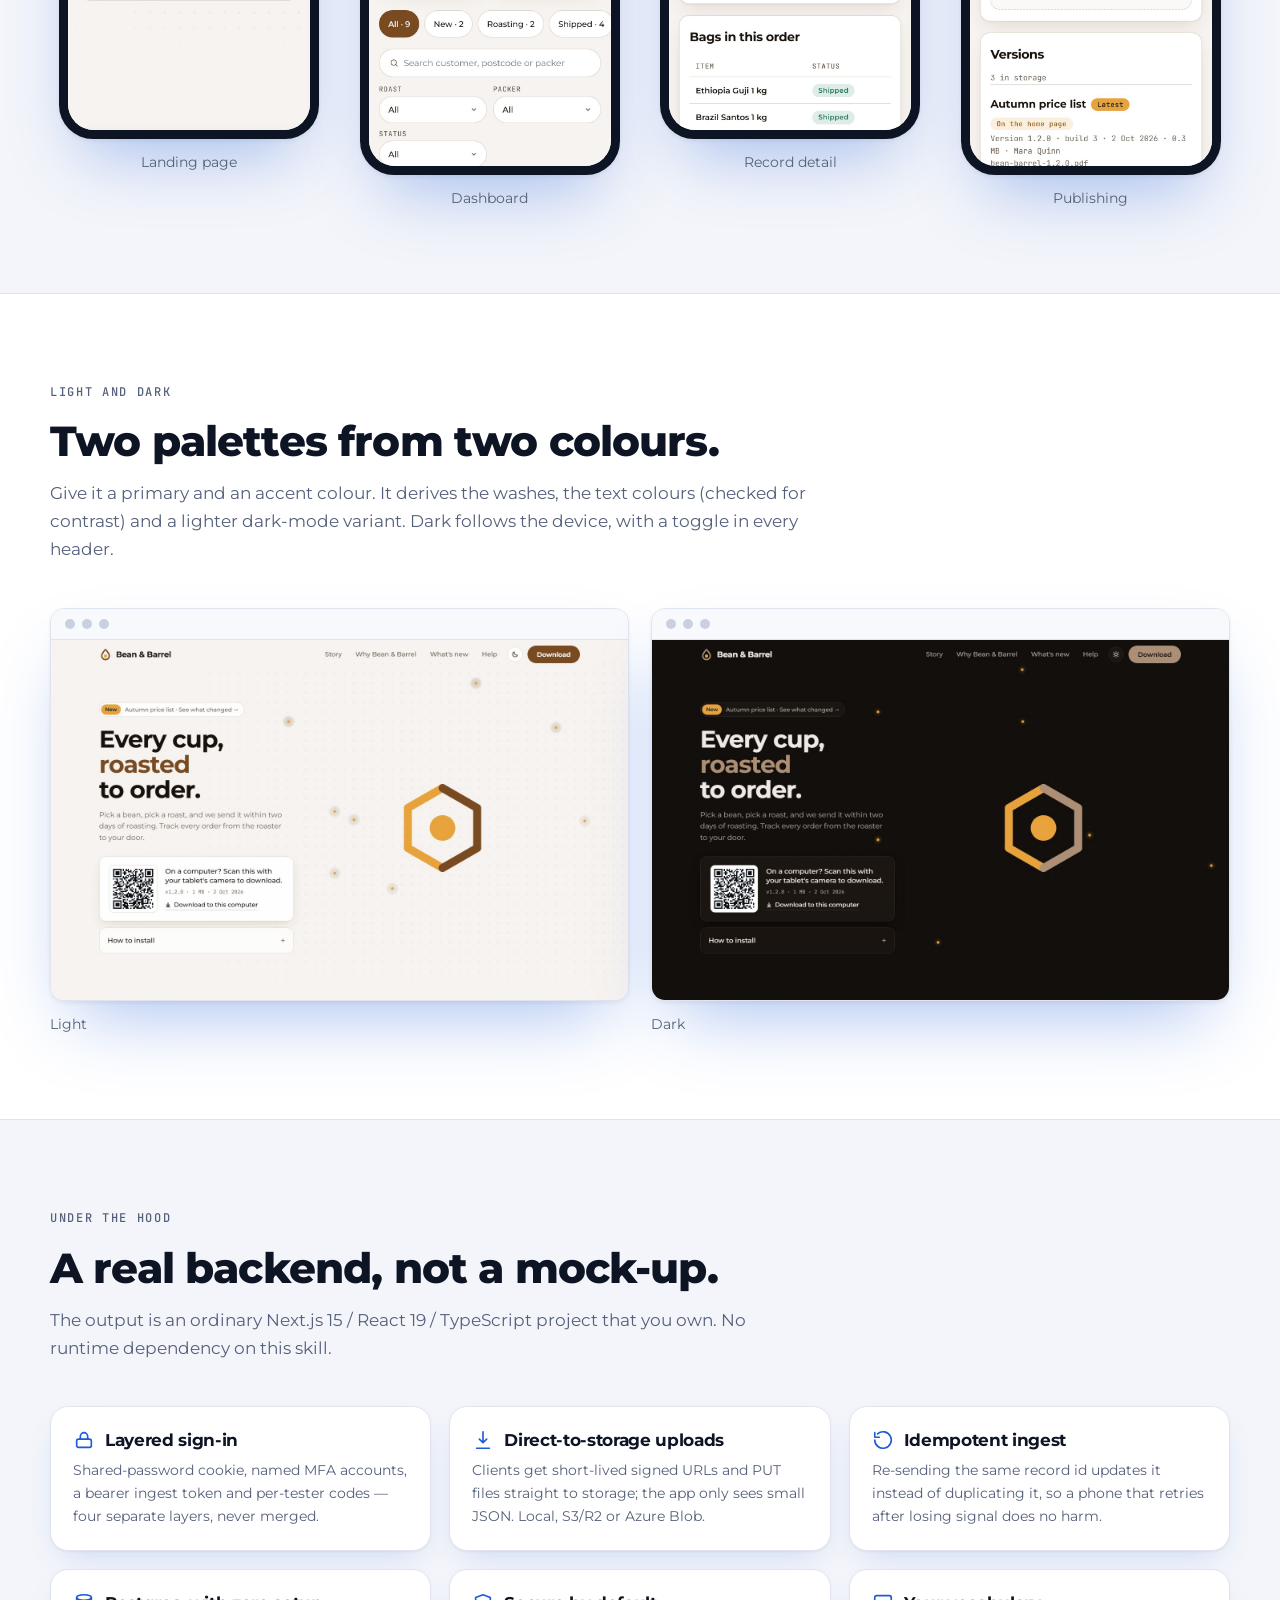
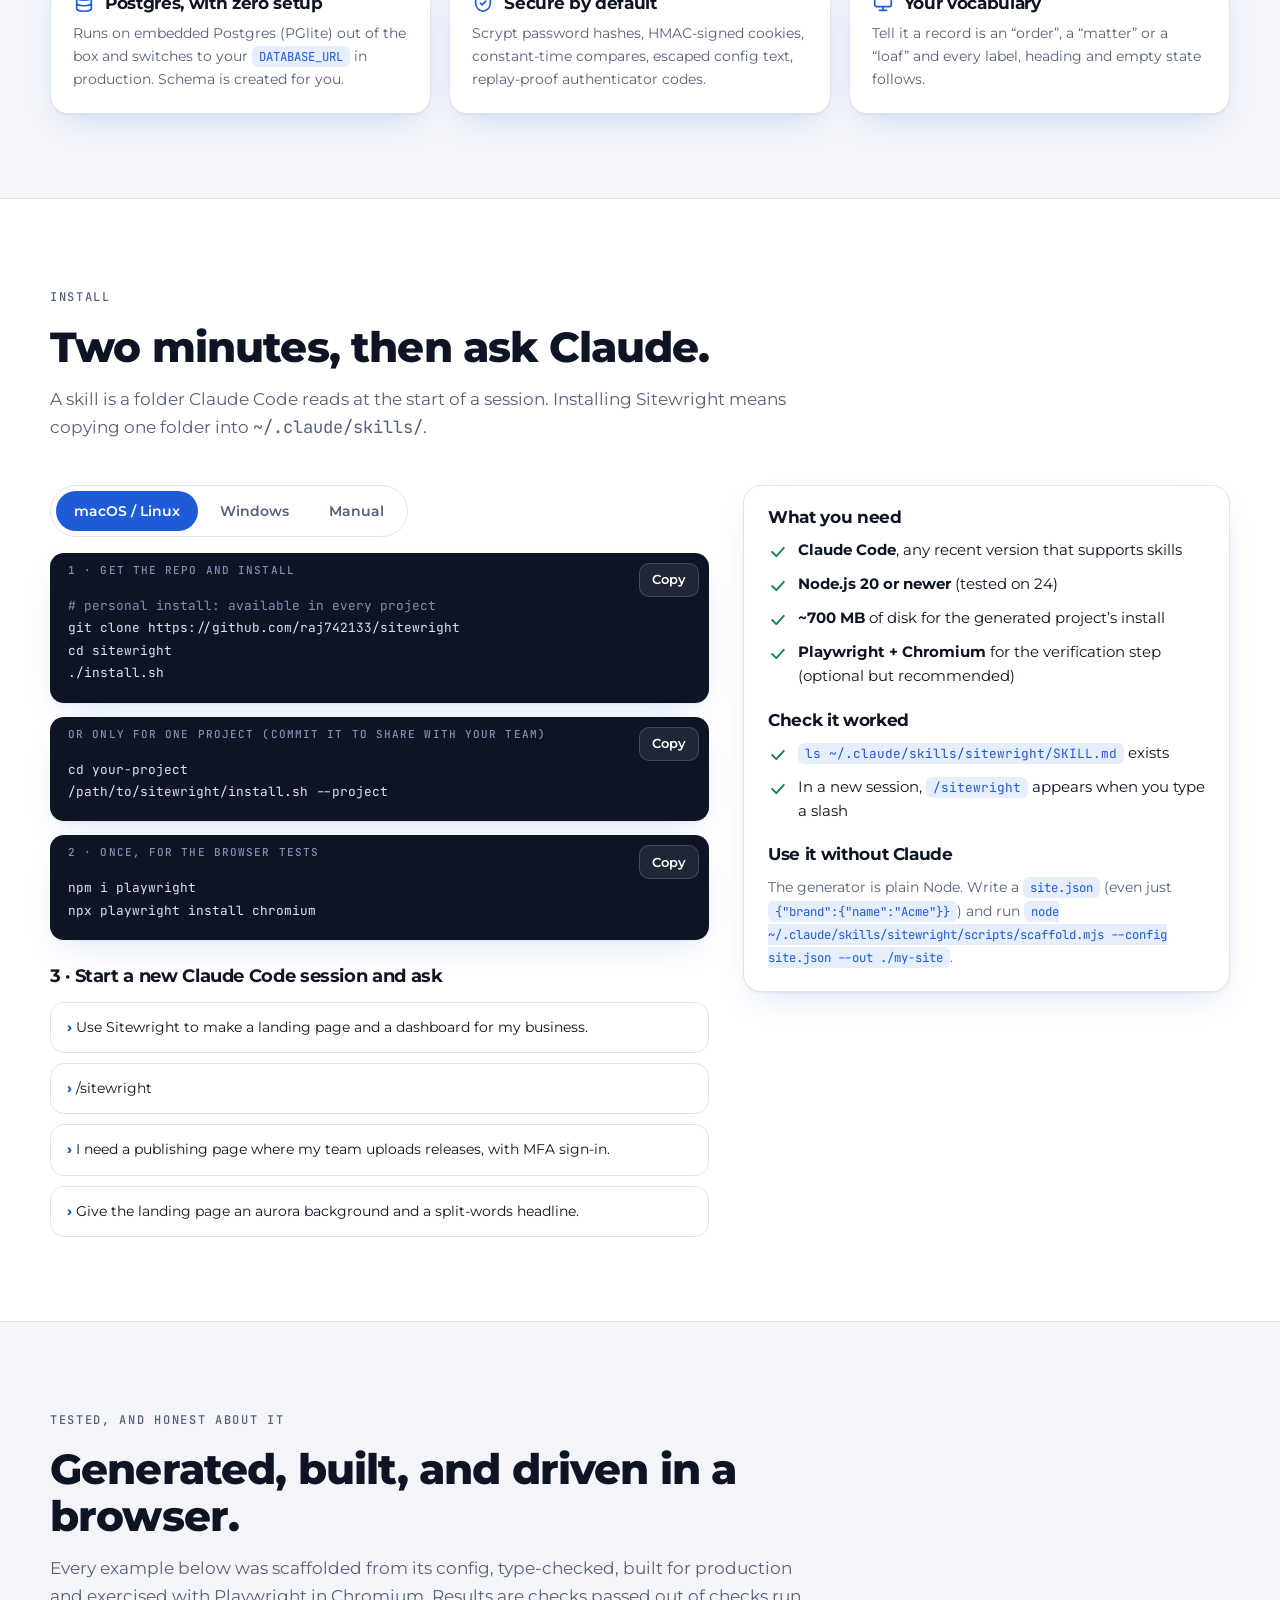
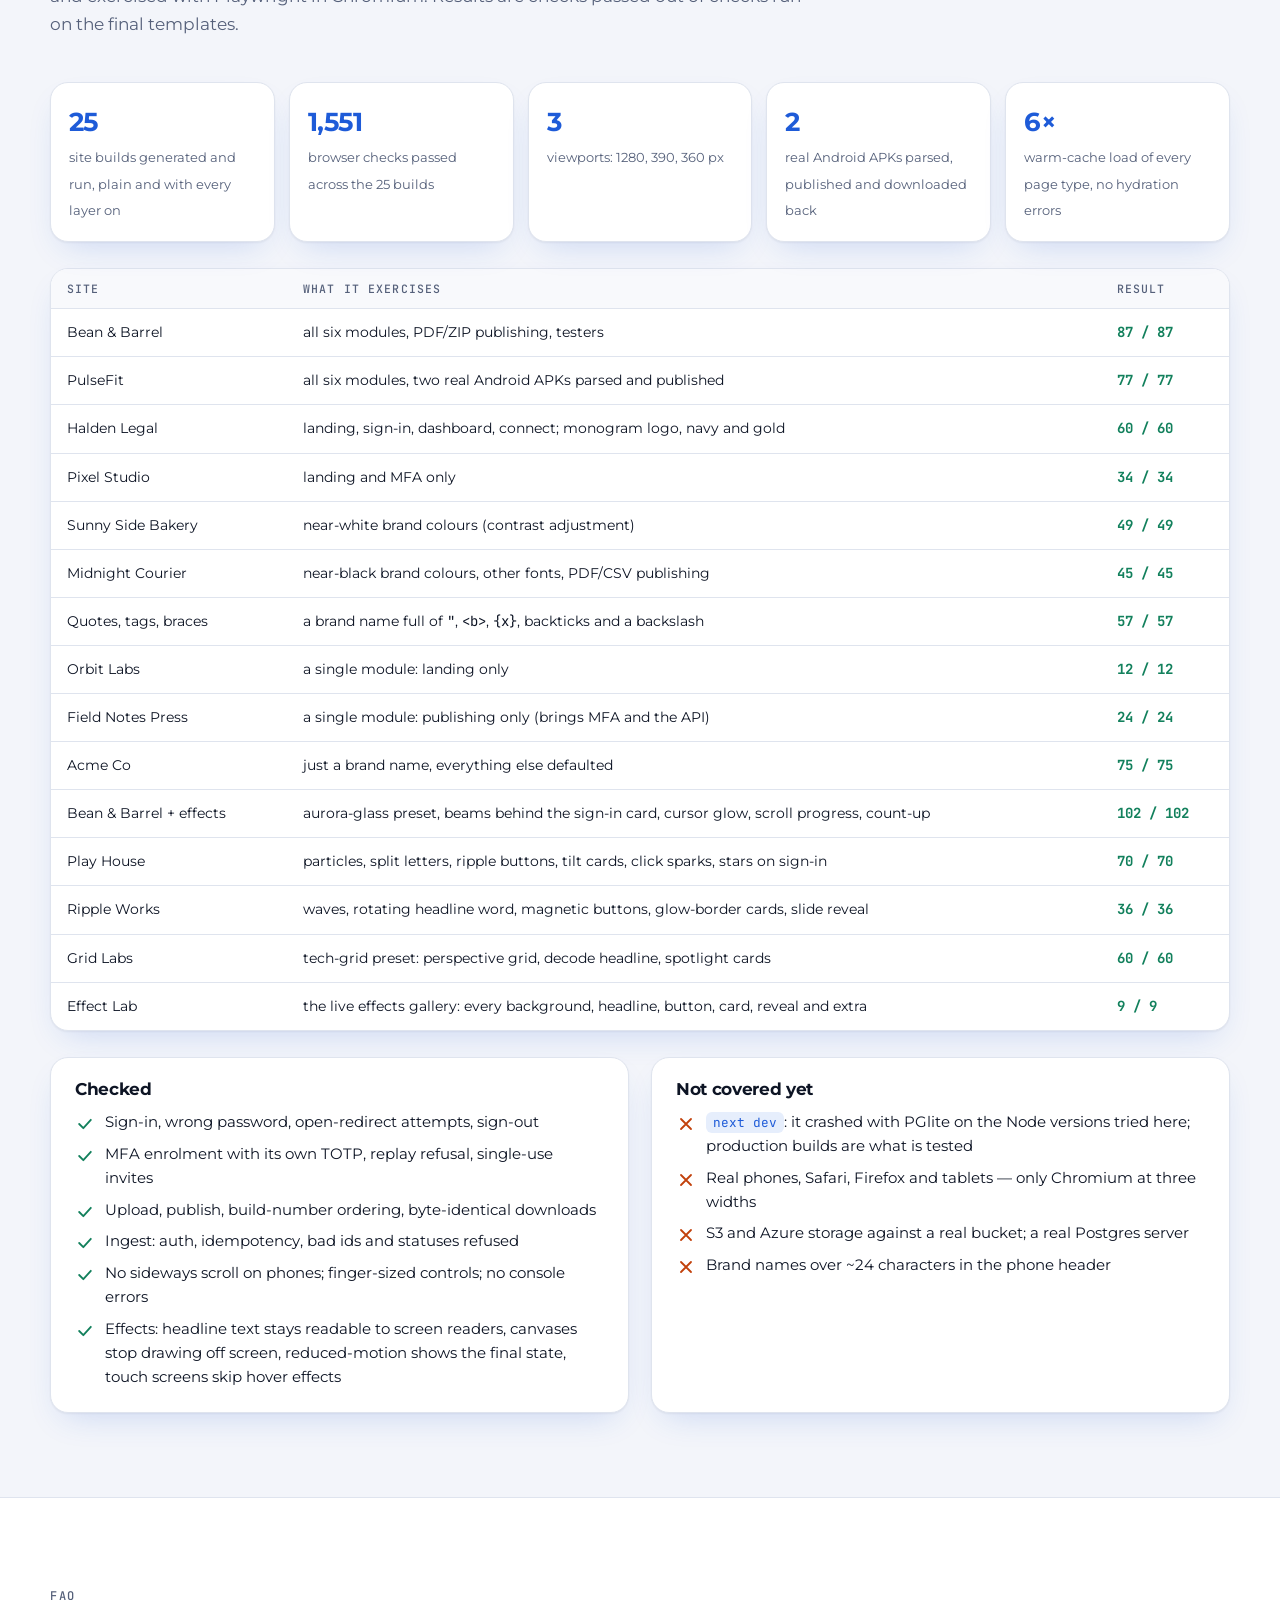
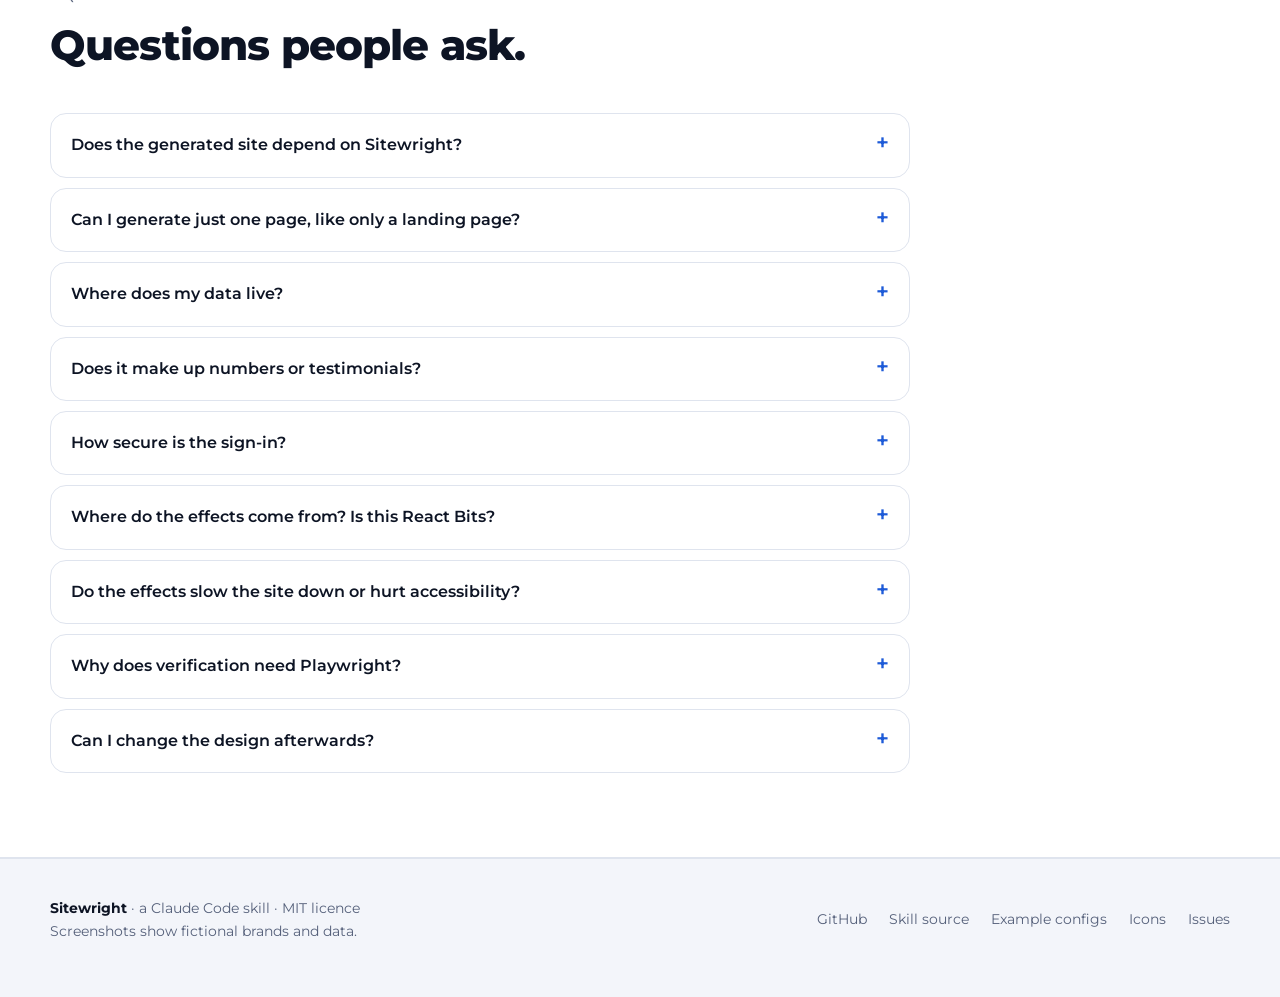
==== commit 57979f19: "Fix dev-server 500, signin-only home, figure/icon sync; add regression matrix - db: build PGlite wit" ====
--- a/site/index.html
+++ b/site/index.html
@@ -482,8 +482,8 @@
       <p>Every example below was scaffolded from its config, type-checked, built for production and exercised with Playwright in Chromium. Results are checks passed out of checks run on the final templates.</p>
     </div>
     <div class="tested reveal">
-      <div><b>15</b><span>different sites generated and run</span></div>
-      <div><b>797</b><span>browser checks passed across the fifteen sites</span></div>
+      <div><b>25</b><span>site builds generated and run, plain and with every layer on</span></div>
+      <div><b>1,551</b><span>browser checks passed across the 25 builds</span></div>
       <div><b>3</b><span>viewports: 1280, 390, 360 px</span></div>
       <div><b>2</b><span>real Android APKs parsed, published and downloaded back</span></div>
       <div><b>6&times;</b><span>warm-cache load of every page type, no hydration errors</span></div>
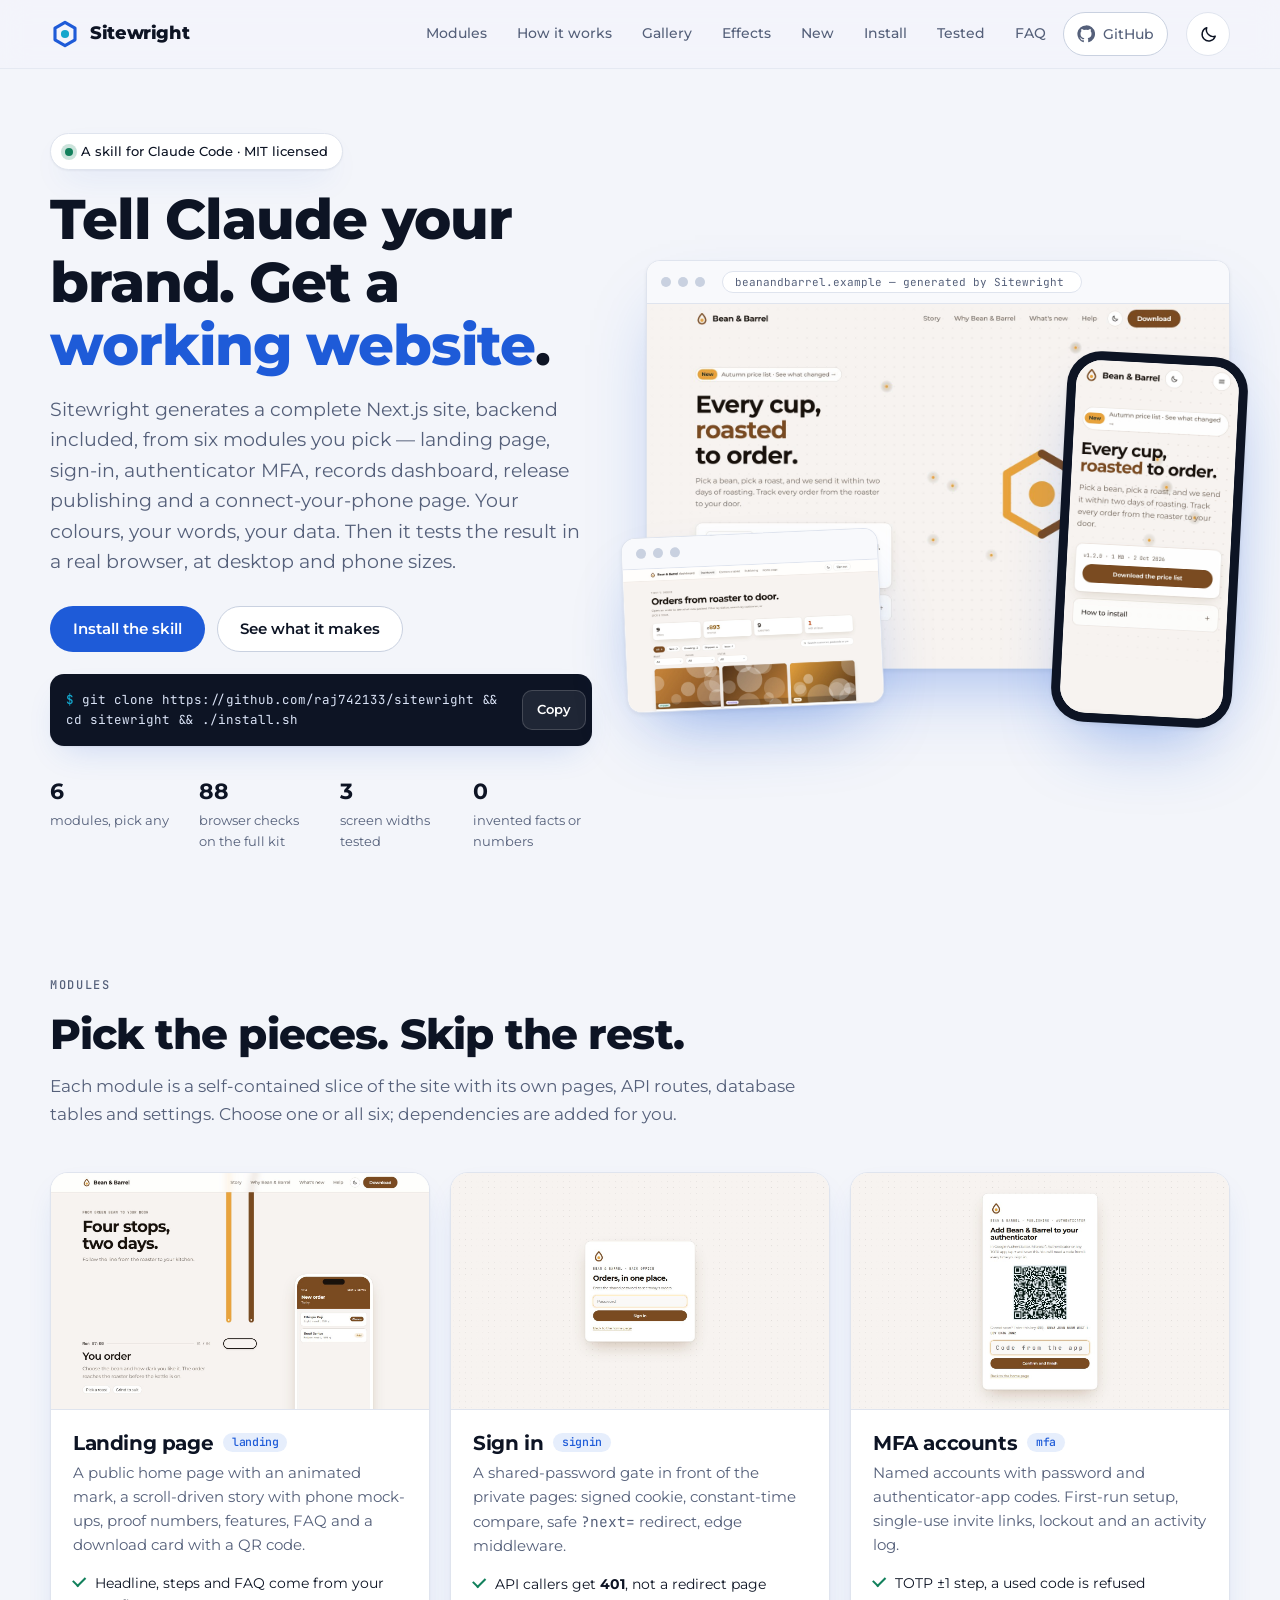
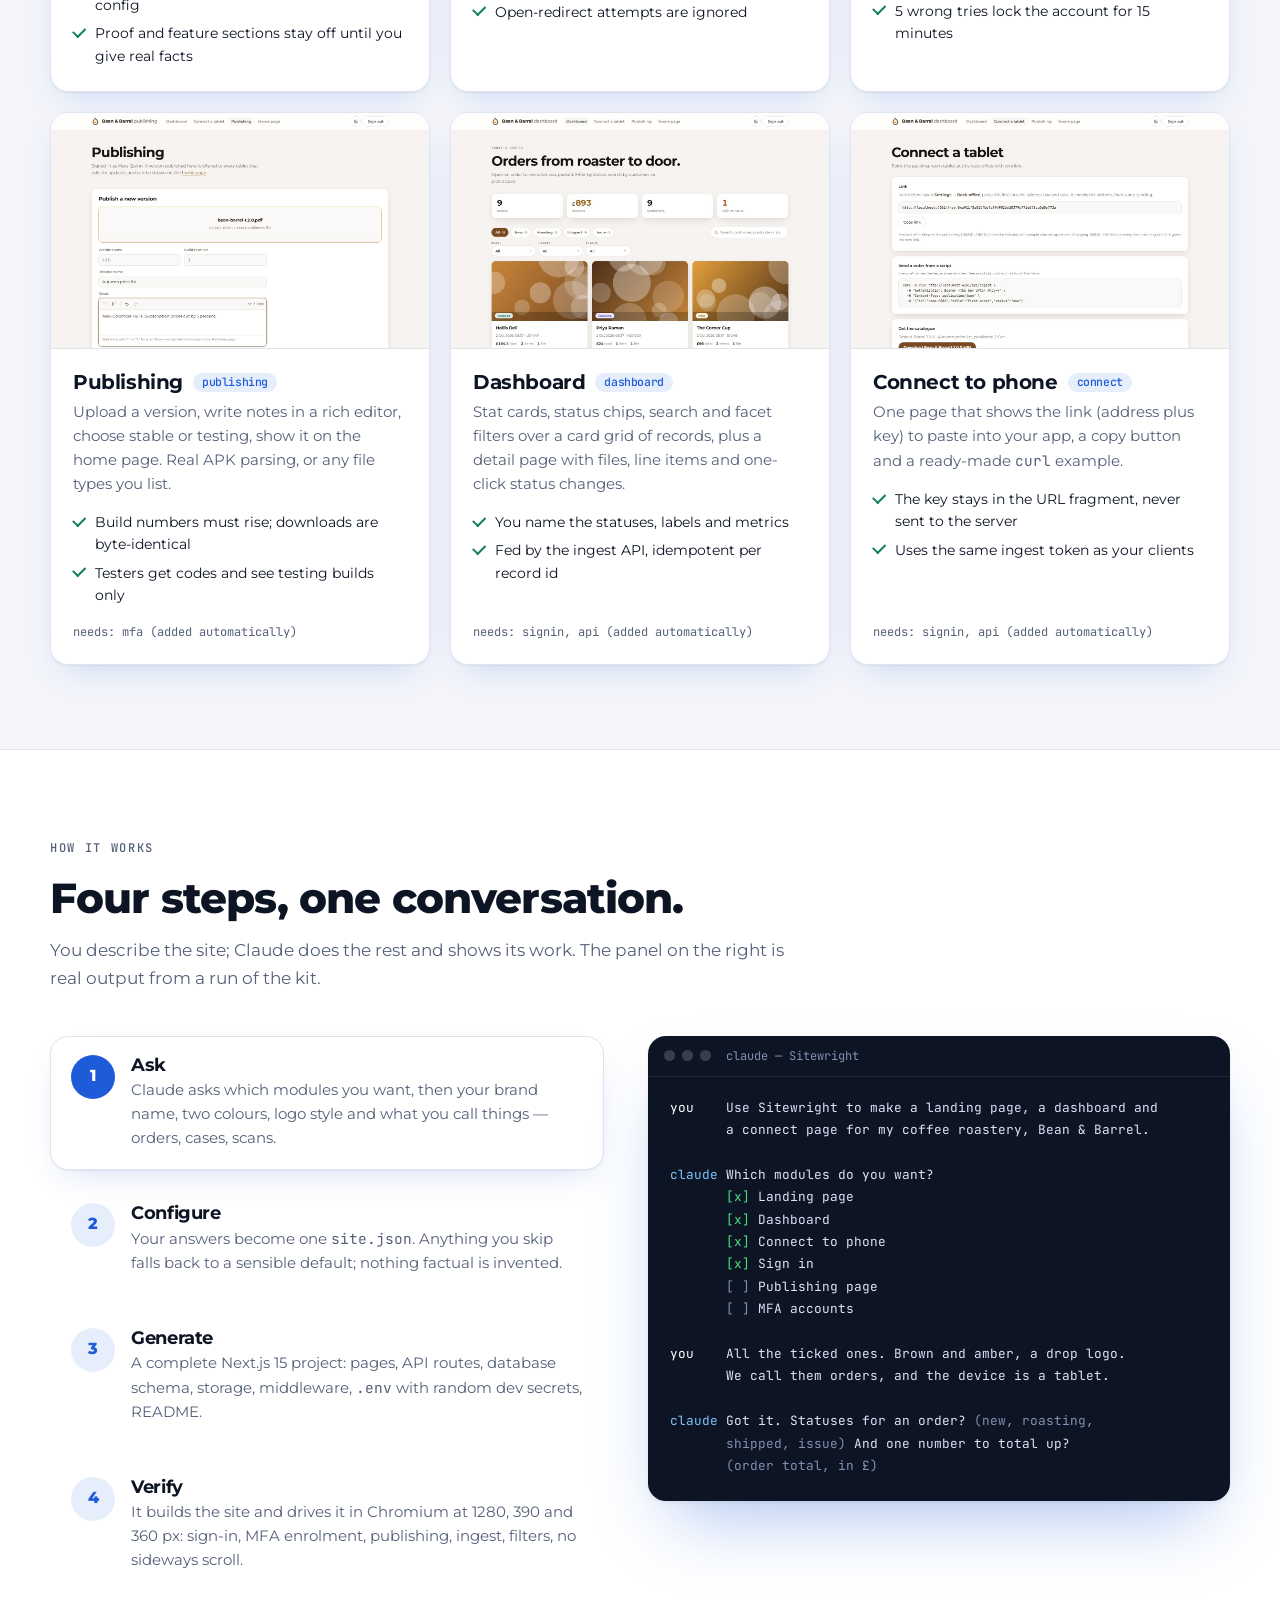
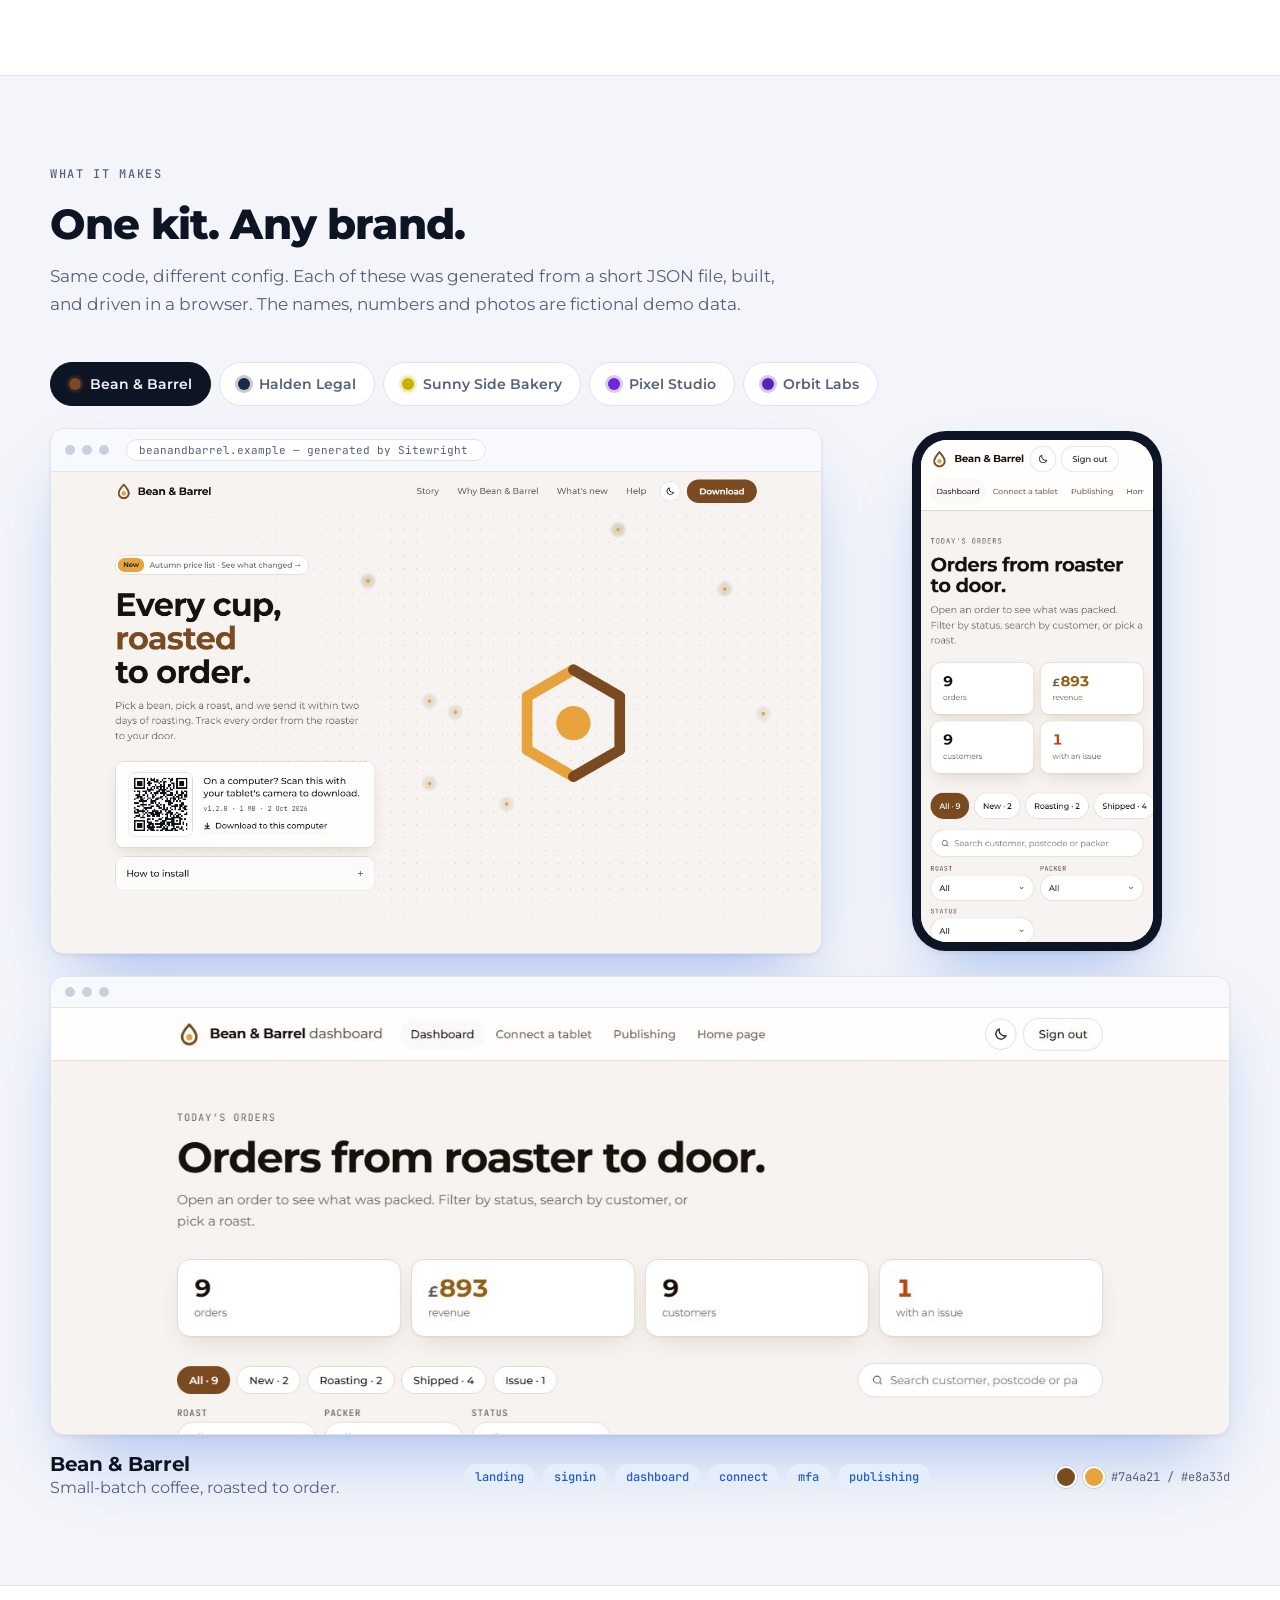
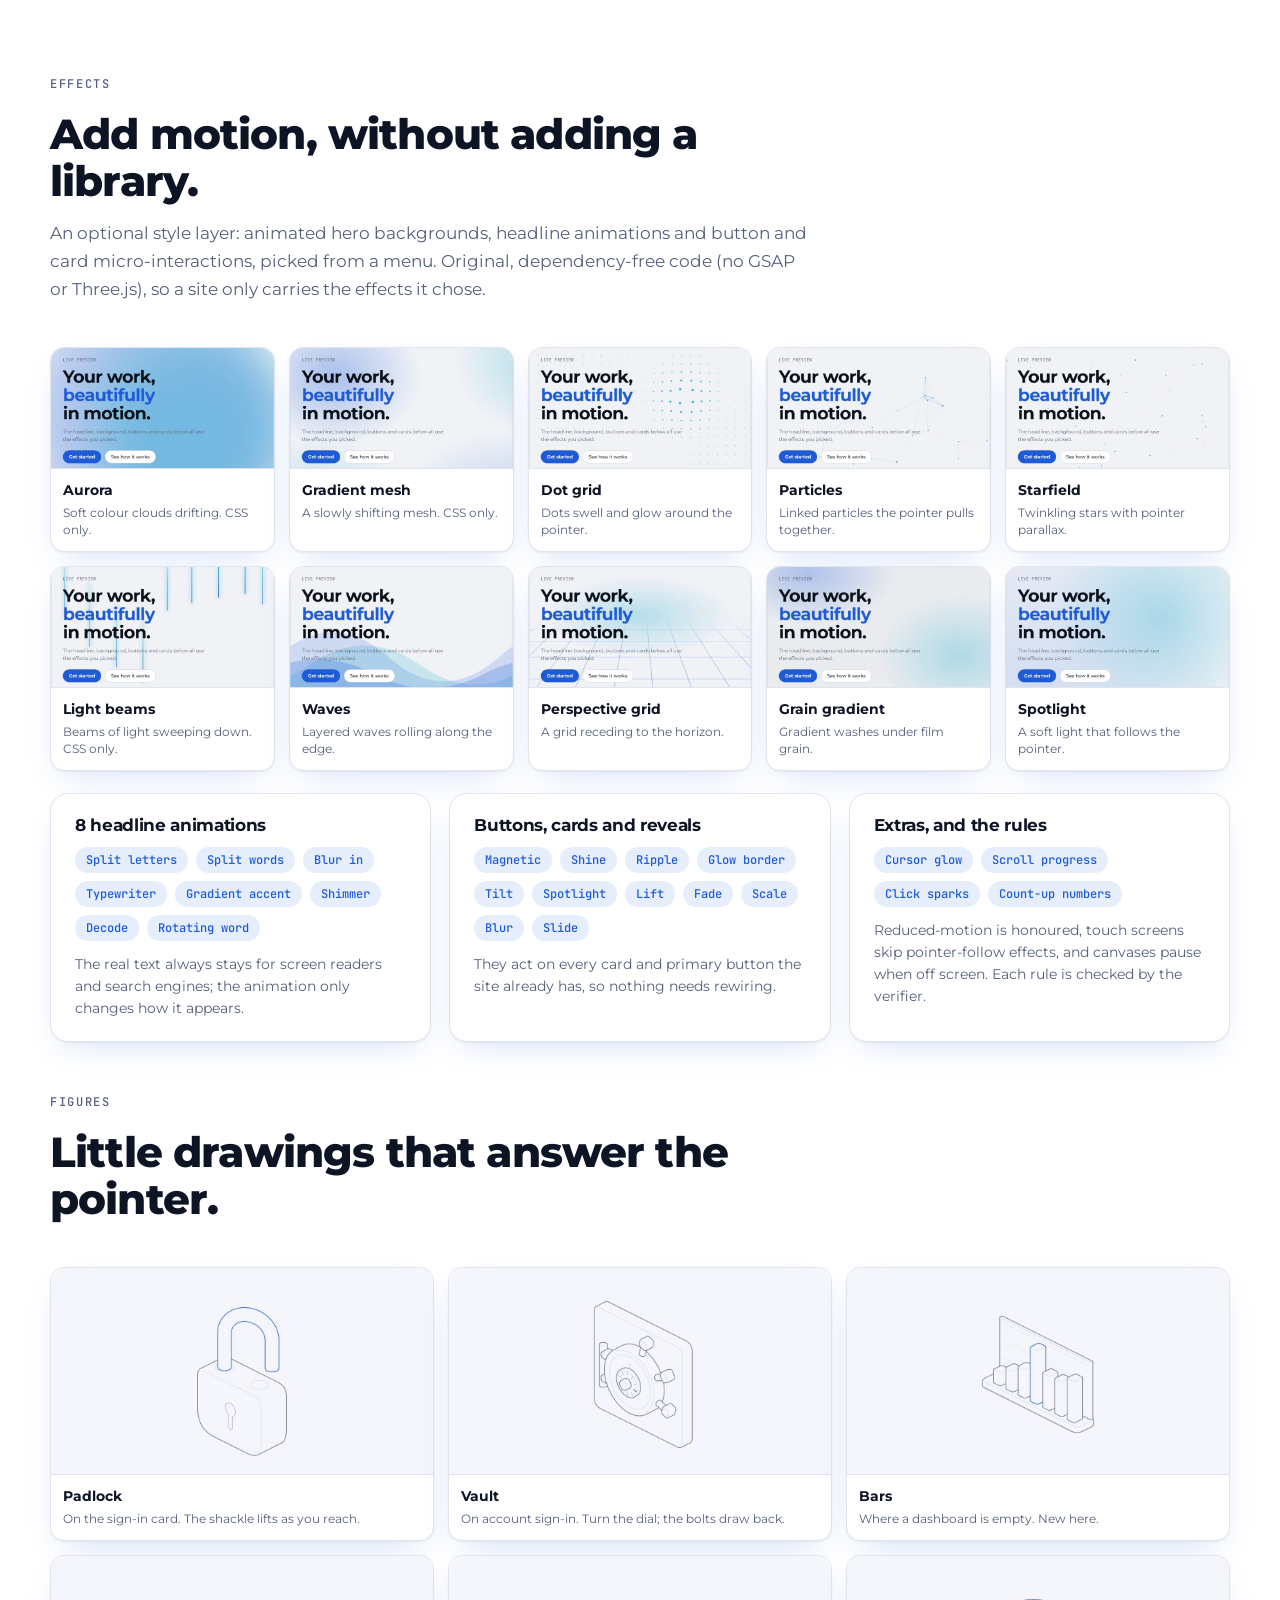
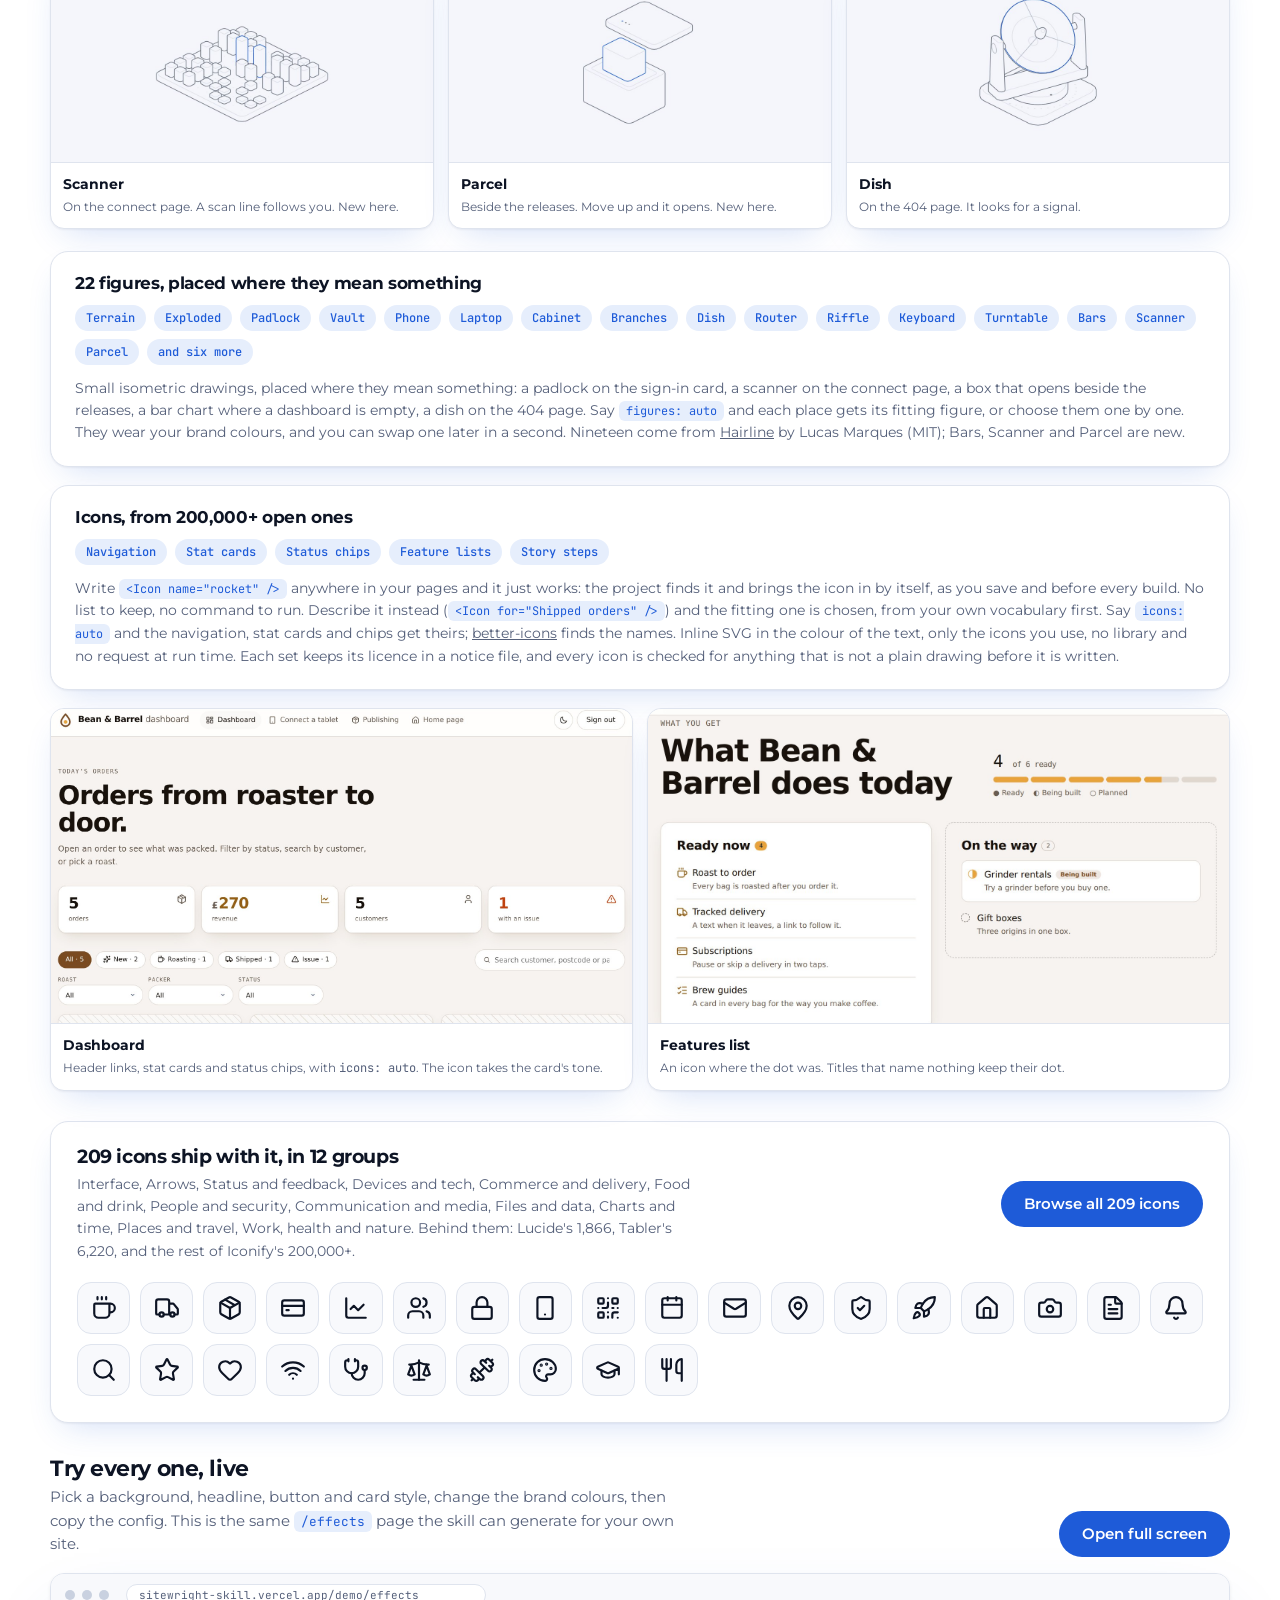
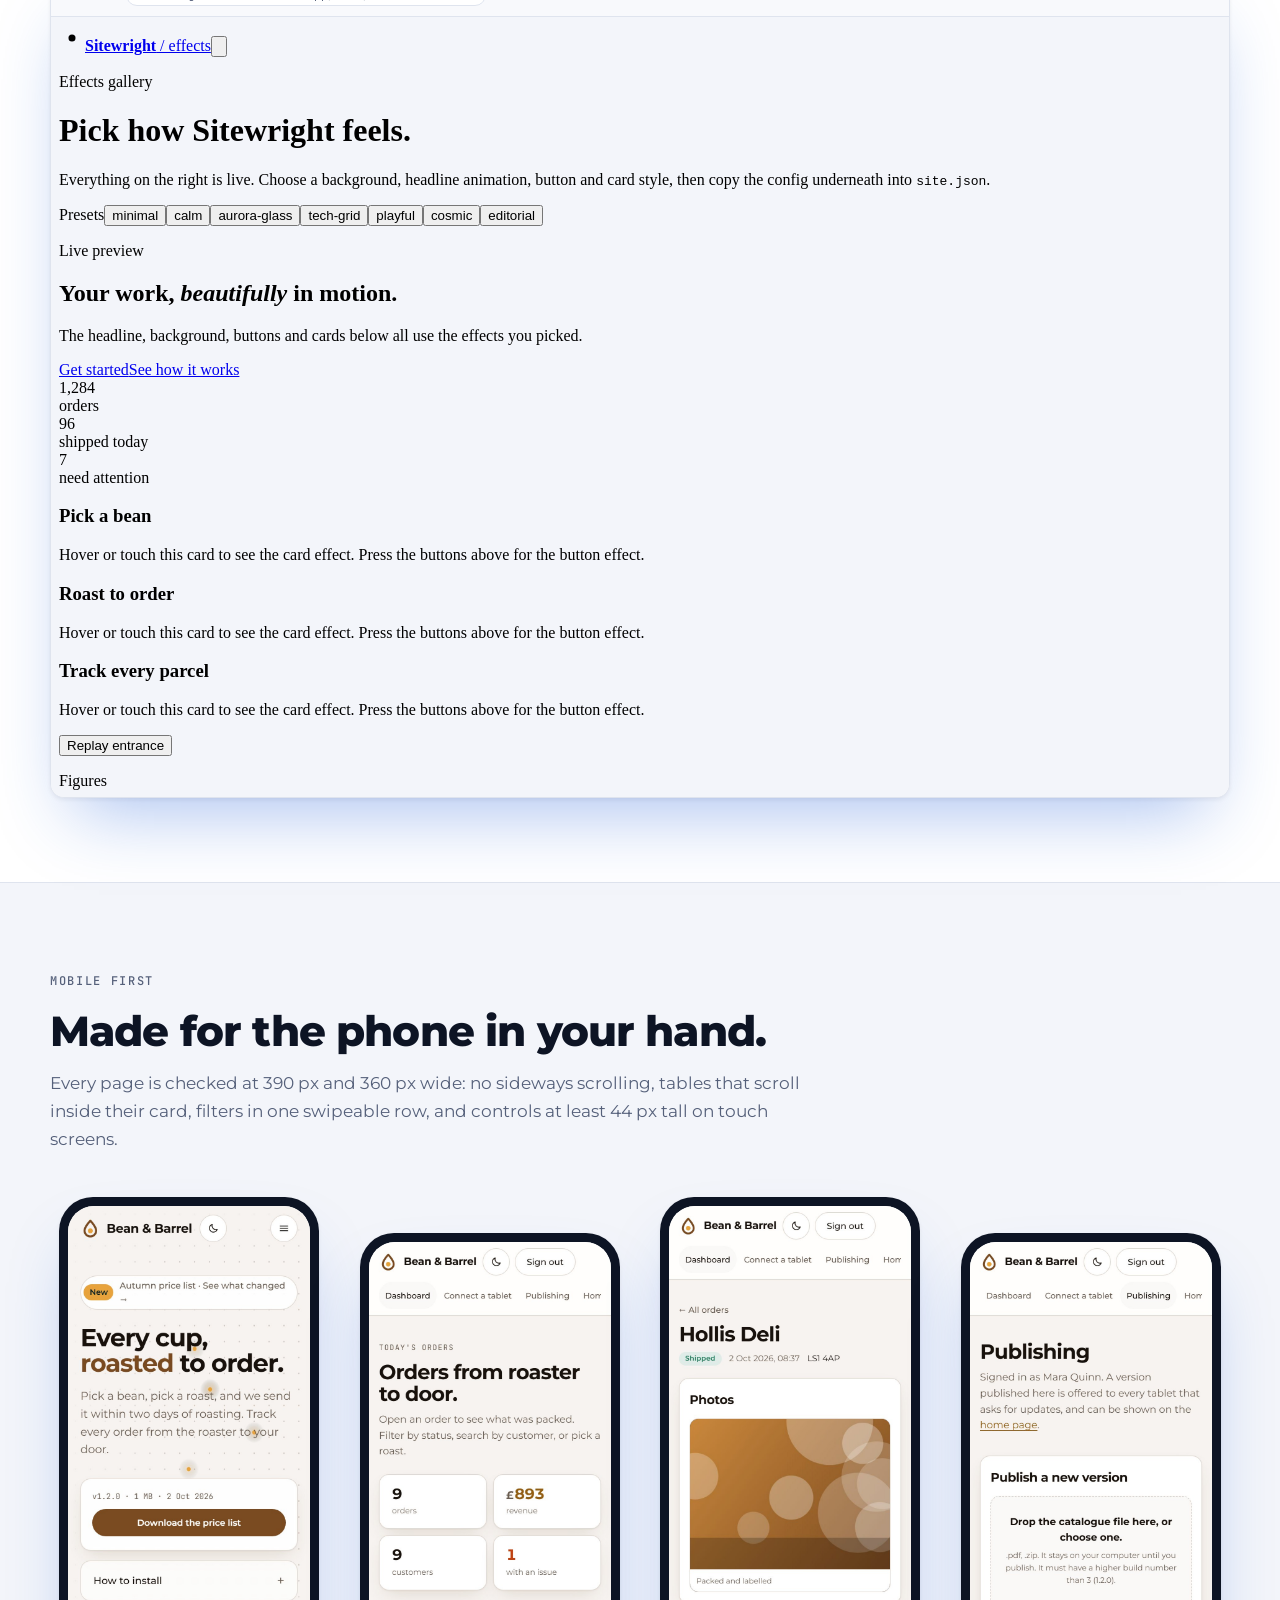
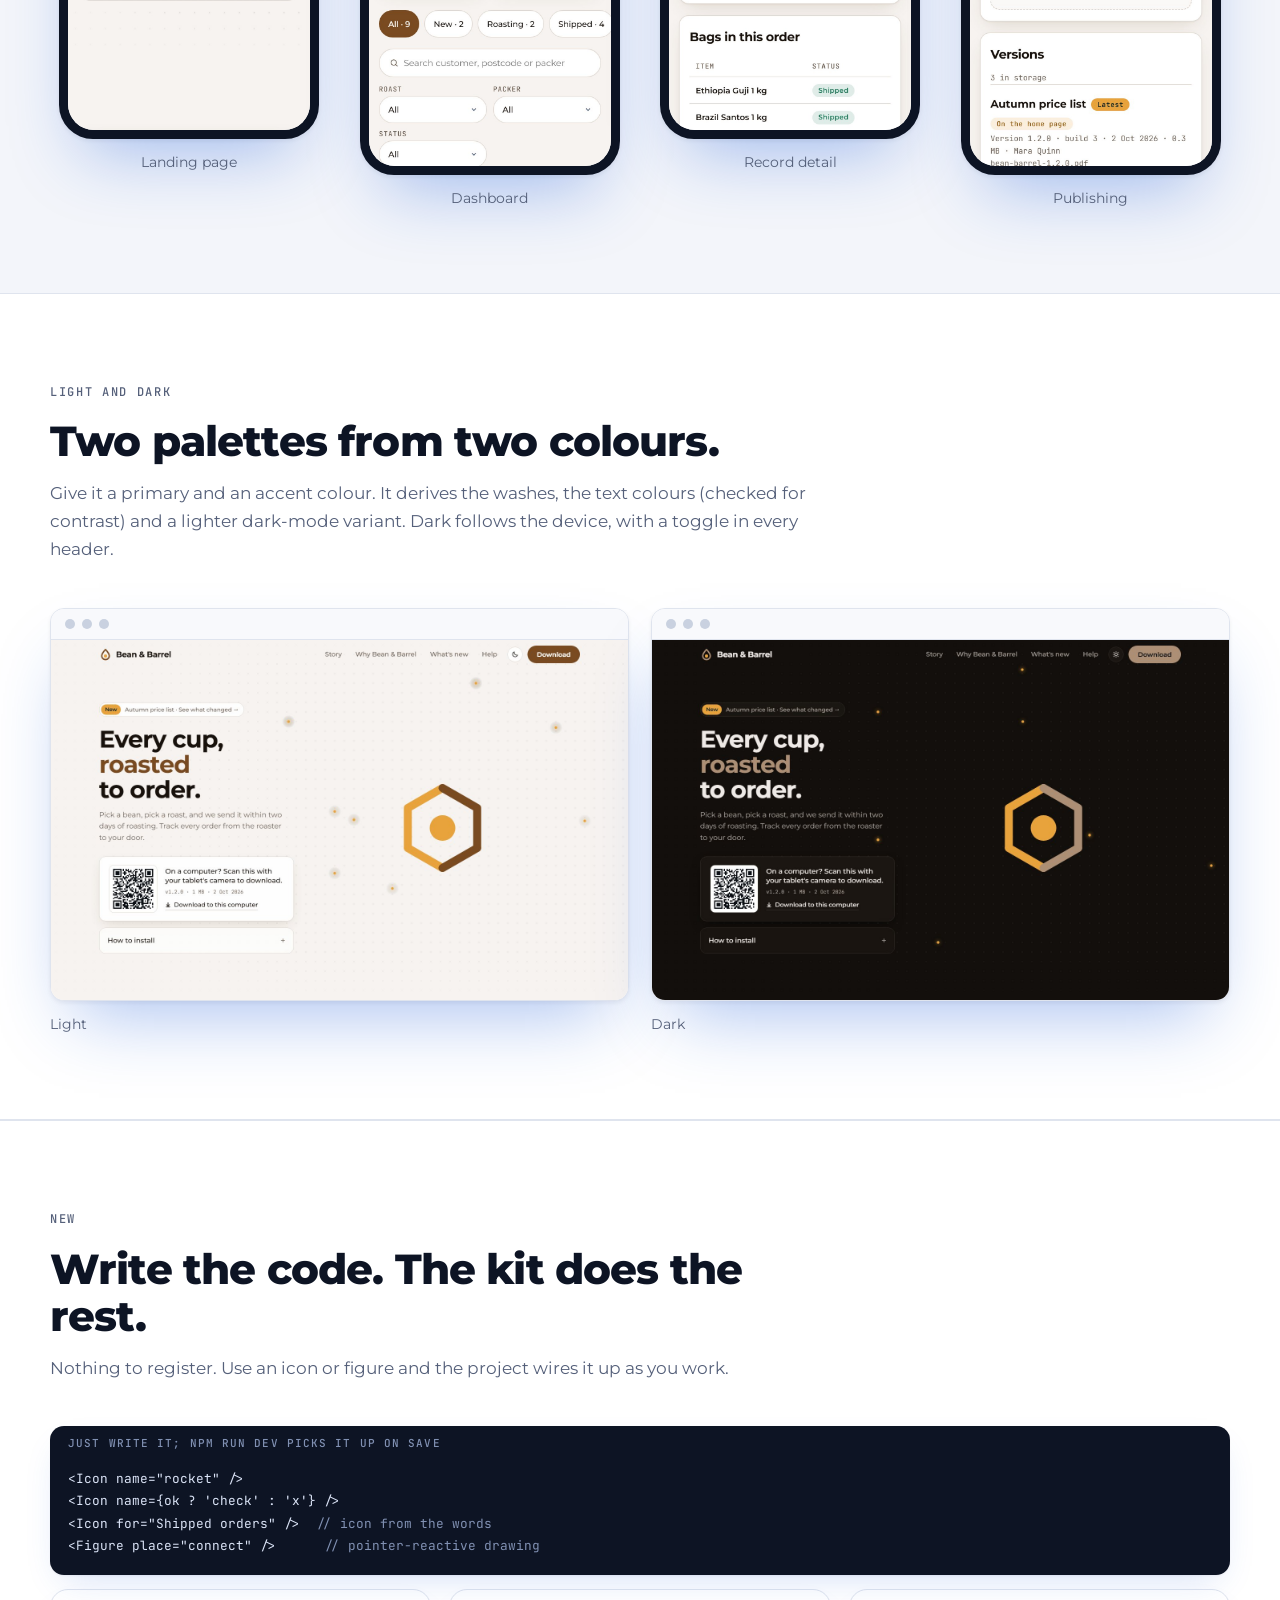
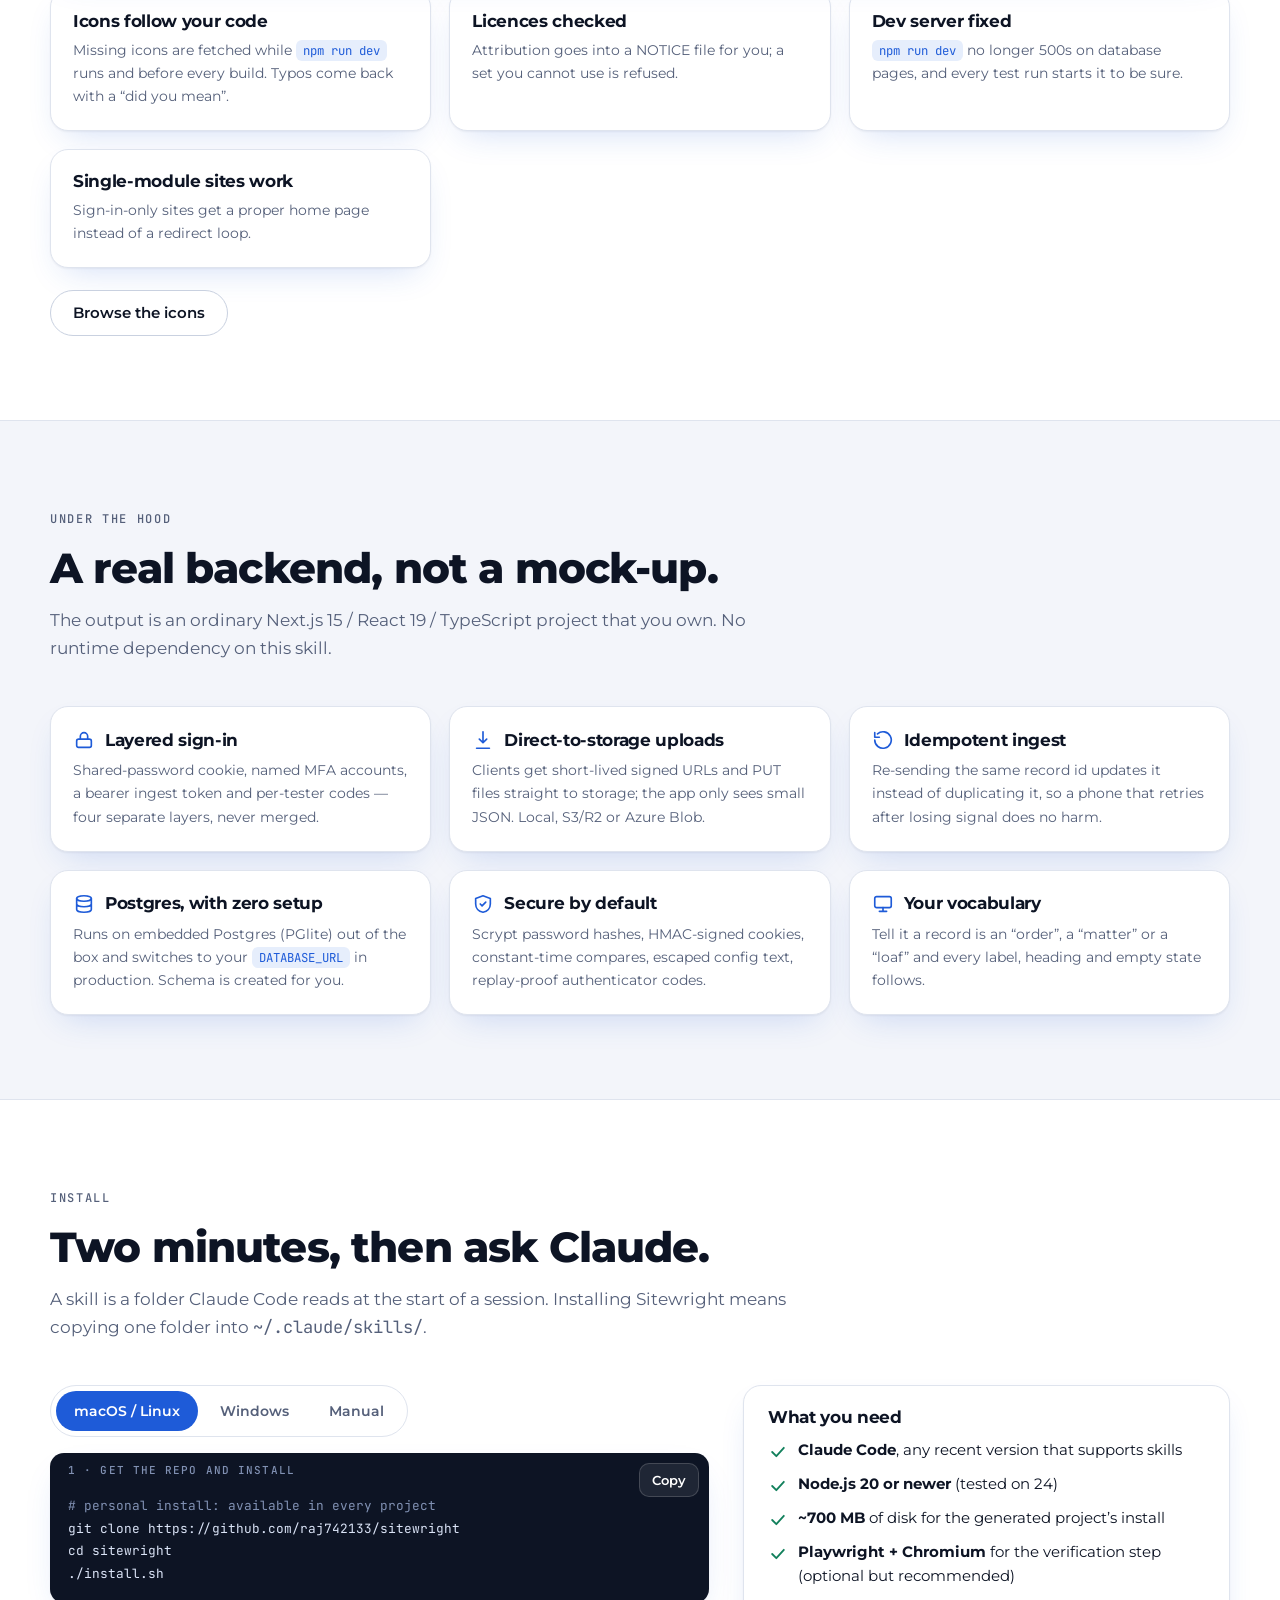
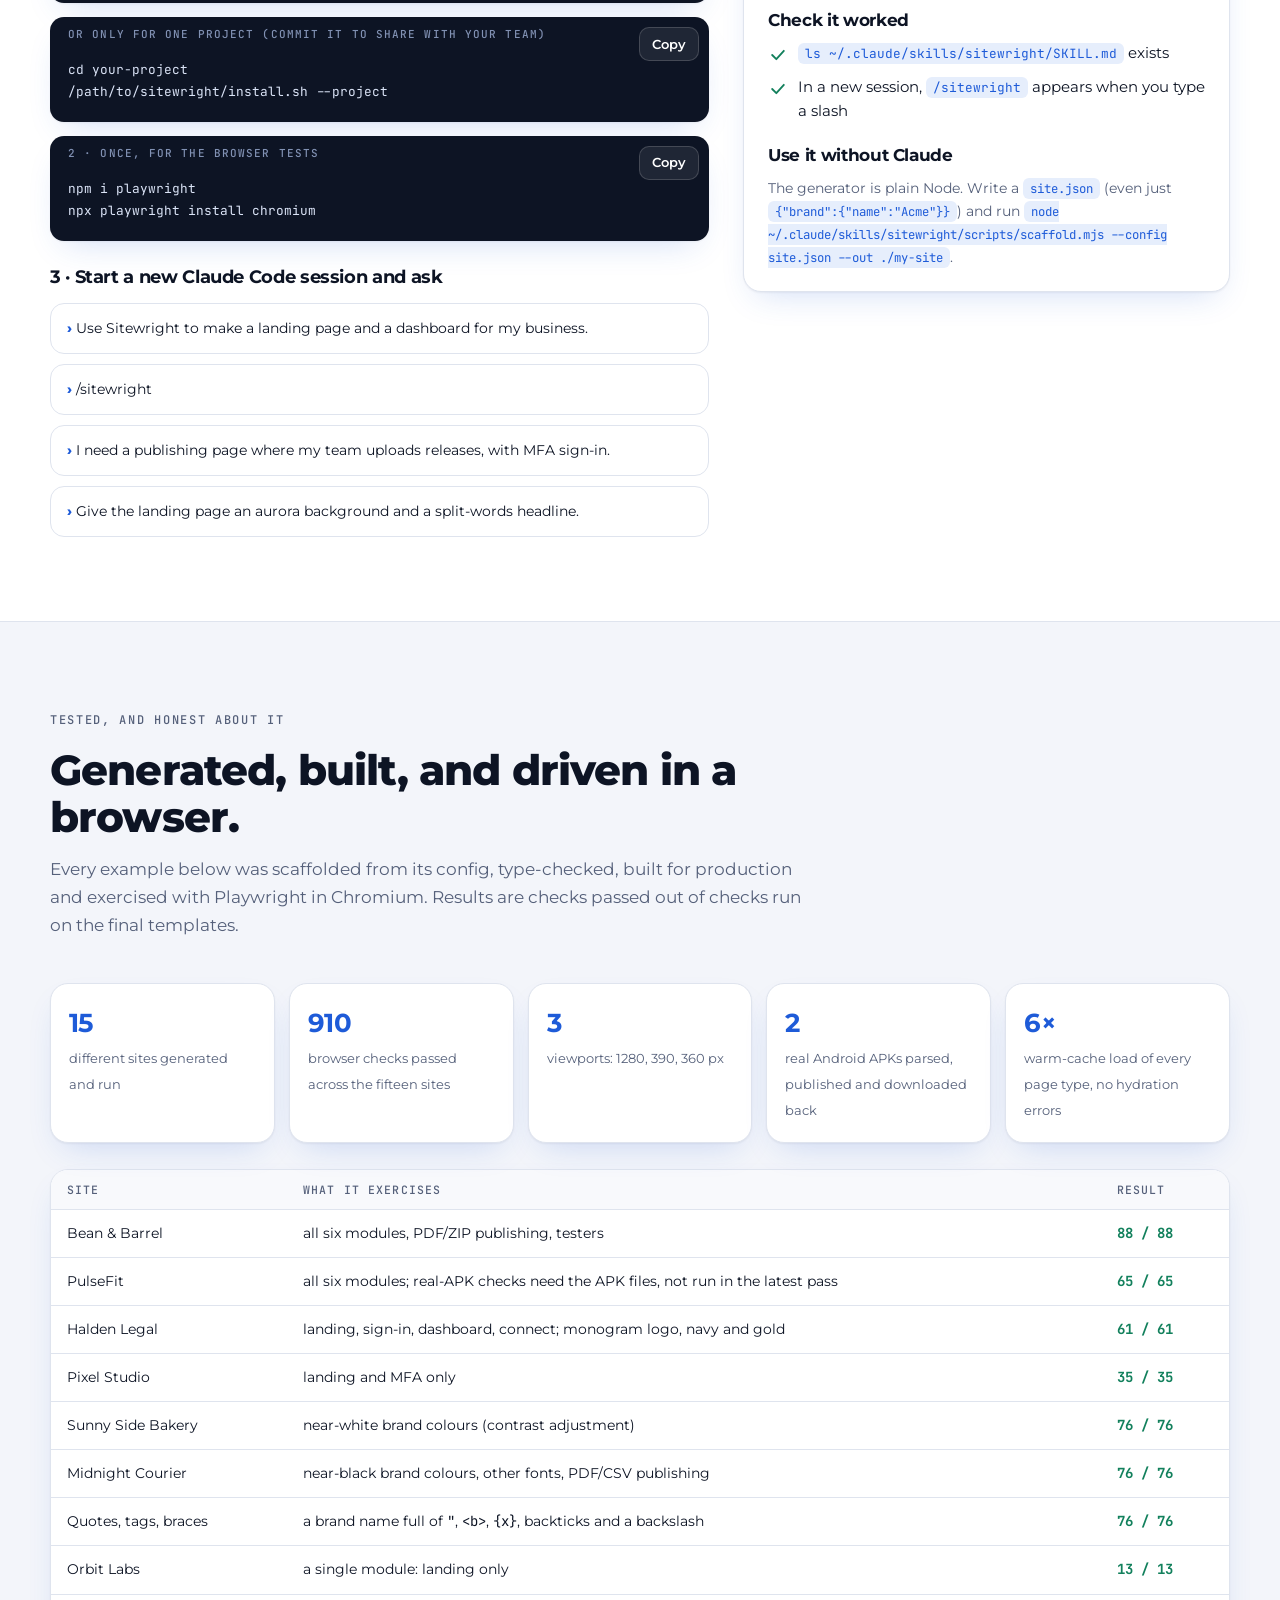
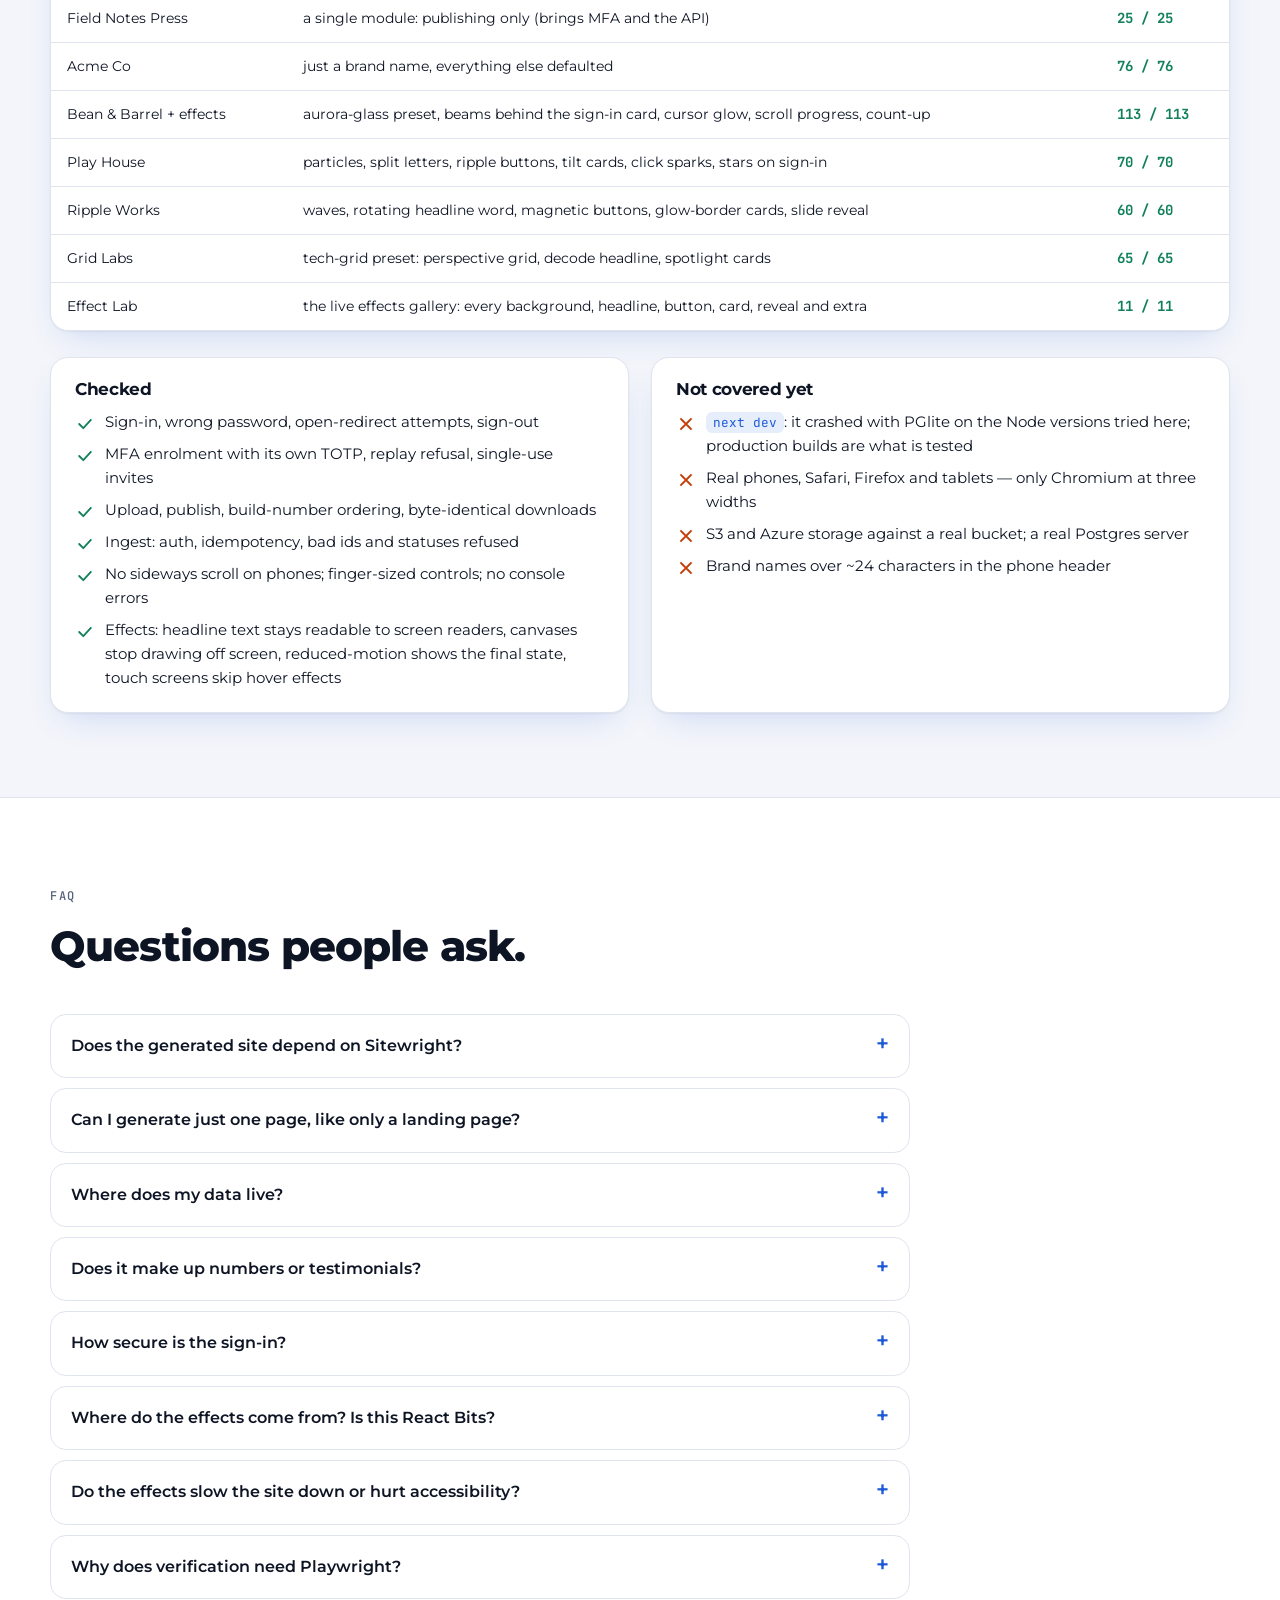
==== commit eaa6eb87: "Website: add "Write the code, the kit does the rest" section; honest results table - New #new sectio" ====
--- a/site/index.html
+++ b/site/index.html
@@ -36,6 +36,7 @@
       <a href="#how">How it works</a>
       <a href="#gallery">Gallery</a>
       <a href="#effects">Effects</a>
+      <a href="#new">New</a>
       <a href="#install">Install</a>
       <a href="#tested">Tested</a>
       <a href="#faq">FAQ</a>
@@ -71,7 +72,7 @@
       </div>
       <div class="facts reveal">
         <div><b>6</b>modules, pick any</div>
-        <div><b>87</b>browser checks on the full kit</div>
+        <div><b>88</b>browser checks on the full kit</div>
         <div><b>3</b>screen widths tested</div>
         <div><b>0</b>invented facts or numbers</div>
       </div>
@@ -386,6 +387,28 @@
   </div>
 </section>
 
+<!-- ============================ NEW: ZERO SETUP ============================ -->
+<section class="band" id="new">
+  <div class="wrap">
+    <div class="sec-head reveal">
+      <span class="eyebrow">New</span>
+      <h2>Write the code. The kit does the rest.</h2>
+      <p>Nothing to register. Use an icon or figure and the project wires it up as you work.</p>
+    </div>
+    <div class="code reveal"><span class="lbl">Just write it; <code>npm run dev</code> picks it up on save</span><pre tabindex="0"><code>&lt;Icon name="rocket" /&gt;
+&lt;Icon name={ok ? 'check' : 'x'} /&gt;
+&lt;Icon for="Shipped orders" /&gt;  <span class="c">// icon from the words</span>
+&lt;Figure place="connect" /&gt;      <span class="c">// pointer-reactive drawing</span></code></pre></div>
+    <div class="feat">
+      <div class="reveal"><h3>Icons follow your code</h3><p>Missing icons are fetched while <code>npm run dev</code> runs and before every build. Typos come back with a &ldquo;did you mean&rdquo;.</p></div>
+      <div class="reveal"><h3>Licences checked</h3><p>Attribution goes into a NOTICE file for you; a set you cannot use is refused.</p></div>
+      <div class="reveal"><h3>Dev server fixed</h3><p><code>npm run dev</code> no longer 500s on database pages, and every test run starts it to be sure.</p></div>
+      <div class="reveal"><h3>Single-module sites work</h3><p>Sign-in-only sites get a proper home page instead of a redirect loop.</p></div>
+    </div>
+    <p class="reveal" style="margin-top:22px"><a class="btn" href="icons/">Browse the icons</a></p>
+  </div>
+</section>
+
 <!-- ============================ BACKEND ============================ -->
 <section id="backend">
   <div class="wrap">
@@ -482,8 +505,8 @@
       <p>Every example below was scaffolded from its config, type-checked, built for production and exercised with Playwright in Chromium. Results are checks passed out of checks run on the final templates.</p>
     </div>
     <div class="tested reveal">
-      <div><b>25</b><span>site builds generated and run, plain and with every layer on</span></div>
-      <div><b>1,551</b><span>browser checks passed across the 25 builds</span></div>
+      <div><b>15</b><span>different sites generated and run</span></div>
+      <div><b>910</b><span>browser checks passed across the fifteen sites</span></div>
       <div><b>3</b><span>viewports: 1280, 390, 360 px</span></div>
       <div><b>2</b><span>real Android APKs parsed, published and downloaded back</span></div>
       <div><b>6&times;</b><span>warm-cache load of every page type, no hydration errors</span></div>
@@ -492,21 +515,21 @@
       <table>
         <thead><tr><th>Site</th><th>What it exercises</th><th>Result</th></tr></thead>
         <tbody>
-          <tr><td>Bean &amp; Barrel</td><td>all six modules, PDF/ZIP publishing, testers</td><td class="ok">87 / 87</td></tr>
-          <tr><td>PulseFit</td><td>all six modules, two real Android APKs parsed and published</td><td class="ok">77 / 77</td></tr>
-          <tr><td>Halden Legal</td><td>landing, sign-in, dashboard, connect; monogram logo, navy and gold</td><td class="ok">60 / 60</td></tr>
-          <tr><td>Pixel Studio</td><td>landing and MFA only</td><td class="ok">34 / 34</td></tr>
-          <tr><td>Sunny Side Bakery</td><td>near-white brand colours (contrast adjustment)</td><td class="ok">49 / 49</td></tr>
-          <tr><td>Midnight Courier</td><td>near-black brand colours, other fonts, PDF/CSV publishing</td><td class="ok">45 / 45</td></tr>
-          <tr><td>Quotes, tags, braces</td><td>a brand name full of <code>"</code>, <code>&lt;b&gt;</code>, <code>{x}</code>, backticks and a backslash</td><td class="ok">57 / 57</td></tr>
-          <tr><td>Orbit Labs</td><td>a single module: landing only</td><td class="ok">12 / 12</td></tr>
-          <tr><td>Field Notes Press</td><td>a single module: publishing only (brings MFA and the API)</td><td class="ok">24 / 24</td></tr>
-          <tr><td>Acme Co</td><td>just a brand name, everything else defaulted</td><td class="ok">75 / 75</td></tr>
-          <tr><td>Bean &amp; Barrel + effects</td><td>aurora-glass preset, beams behind the sign-in card, cursor glow, scroll progress, count-up</td><td class="ok">102 / 102</td></tr>
+          <tr><td>Bean &amp; Barrel</td><td>all six modules, PDF/ZIP publishing, testers</td><td class="ok">88 / 88</td></tr>
+          <tr><td>PulseFit</td><td>all six modules; real-APK checks need the APK files, not run in the latest pass</td><td class="ok">65 / 65</td></tr>
+          <tr><td>Halden Legal</td><td>landing, sign-in, dashboard, connect; monogram logo, navy and gold</td><td class="ok">61 / 61</td></tr>
+          <tr><td>Pixel Studio</td><td>landing and MFA only</td><td class="ok">35 / 35</td></tr>
+          <tr><td>Sunny Side Bakery</td><td>near-white brand colours (contrast adjustment)</td><td class="ok">76 / 76</td></tr>
+          <tr><td>Midnight Courier</td><td>near-black brand colours, other fonts, PDF/CSV publishing</td><td class="ok">76 / 76</td></tr>
+          <tr><td>Quotes, tags, braces</td><td>a brand name full of <code>"</code>, <code>&lt;b&gt;</code>, <code>{x}</code>, backticks and a backslash</td><td class="ok">76 / 76</td></tr>
+          <tr><td>Orbit Labs</td><td>a single module: landing only</td><td class="ok">13 / 13</td></tr>
+          <tr><td>Field Notes Press</td><td>a single module: publishing only (brings MFA and the API)</td><td class="ok">25 / 25</td></tr>
+          <tr><td>Acme Co</td><td>just a brand name, everything else defaulted</td><td class="ok">76 / 76</td></tr>
+          <tr><td>Bean &amp; Barrel + effects</td><td>aurora-glass preset, beams behind the sign-in card, cursor glow, scroll progress, count-up</td><td class="ok">113 / 113</td></tr>
           <tr><td>Play House</td><td>particles, split letters, ripple buttons, tilt cards, click sparks, stars on sign-in</td><td class="ok">70 / 70</td></tr>
-          <tr><td>Ripple Works</td><td>waves, rotating headline word, magnetic buttons, glow-border cards, slide reveal</td><td class="ok">36 / 36</td></tr>
-          <tr><td>Grid Labs</td><td>tech-grid preset: perspective grid, decode headline, spotlight cards</td><td class="ok">60 / 60</td></tr>
-          <tr><td>Effect Lab</td><td>the live effects gallery: every background, headline, button, card, reveal and extra</td><td class="ok">9 / 9</td></tr>
+          <tr><td>Ripple Works</td><td>waves, rotating headline word, magnetic buttons, glow-border cards, slide reveal</td><td class="ok">60 / 60</td></tr>
+          <tr><td>Grid Labs</td><td>tech-grid preset: perspective grid, decode headline, spotlight cards</td><td class="ok">65 / 65</td></tr>
+          <tr><td>Effect Lab</td><td>the live effects gallery: every background, headline, button, card, reveal and extra</td><td class="ok">11 / 11</td></tr>
         </tbody>
       </table>
     </div>
